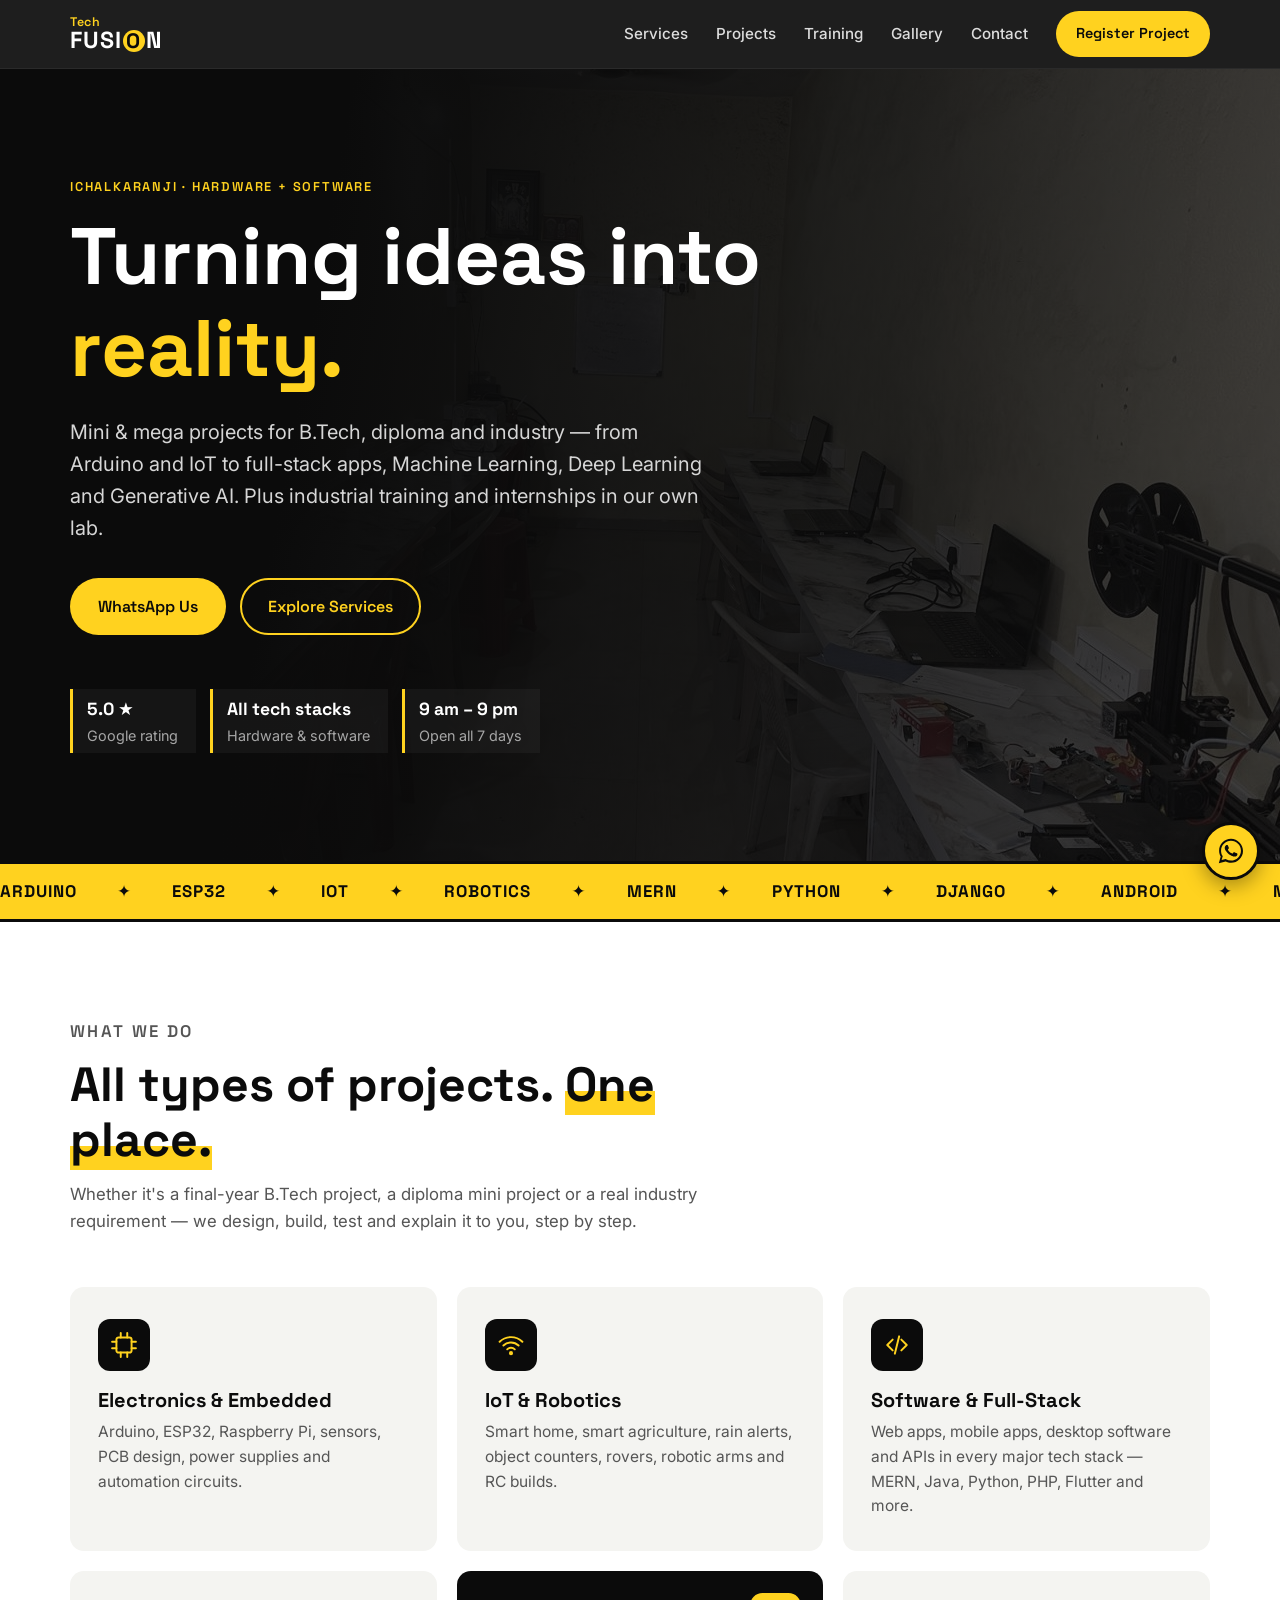
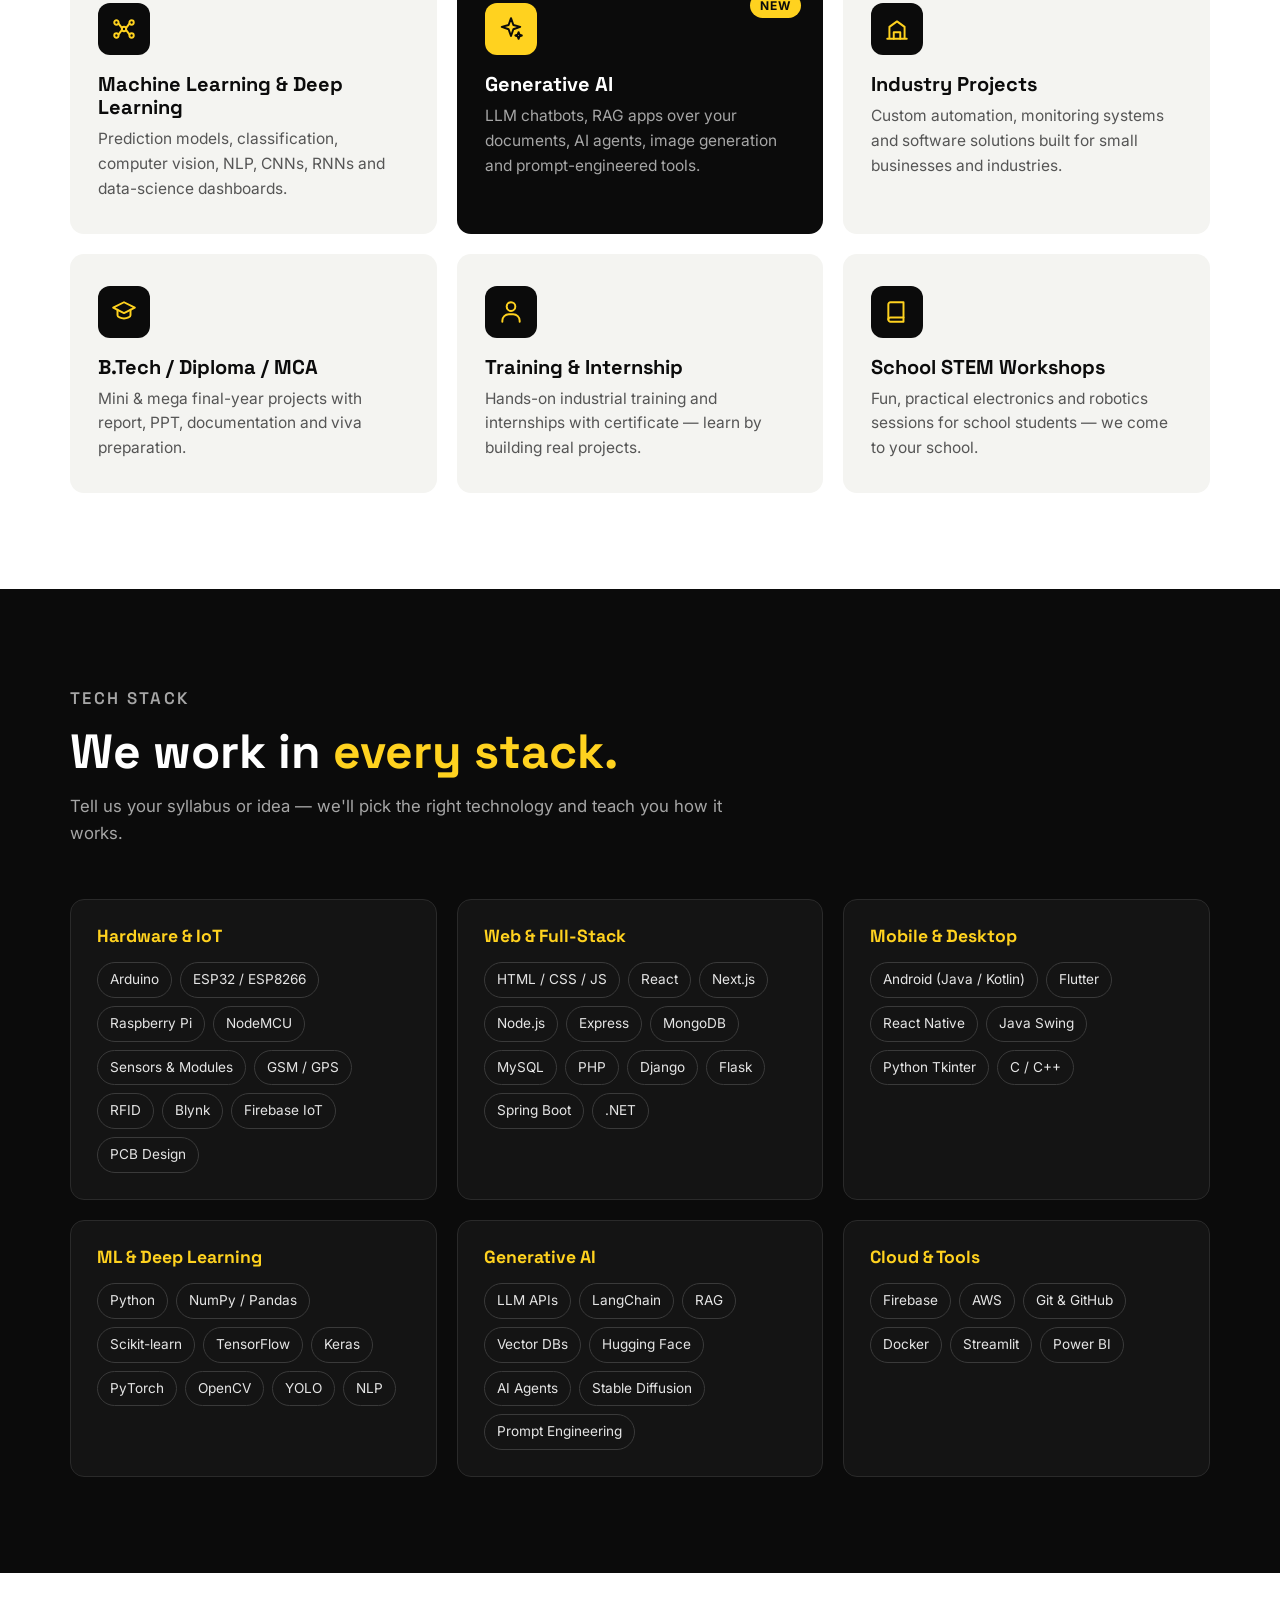
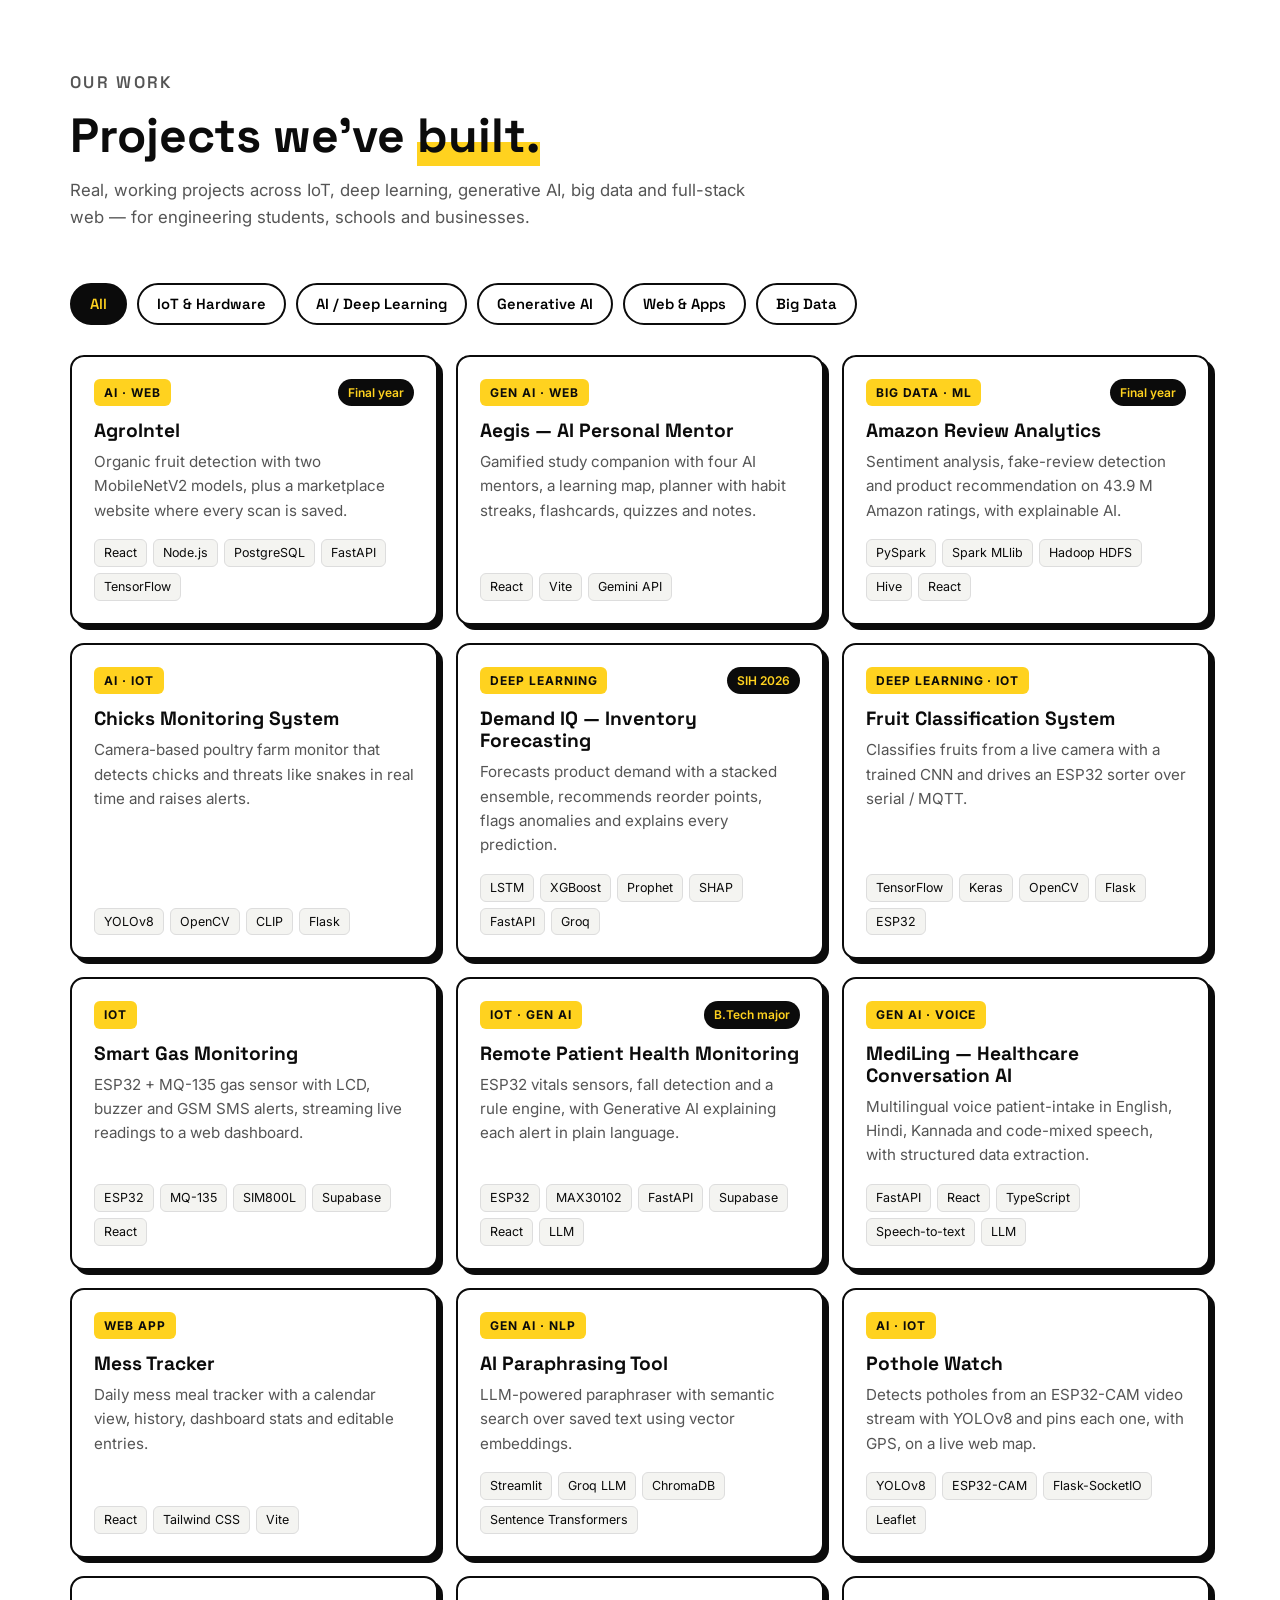
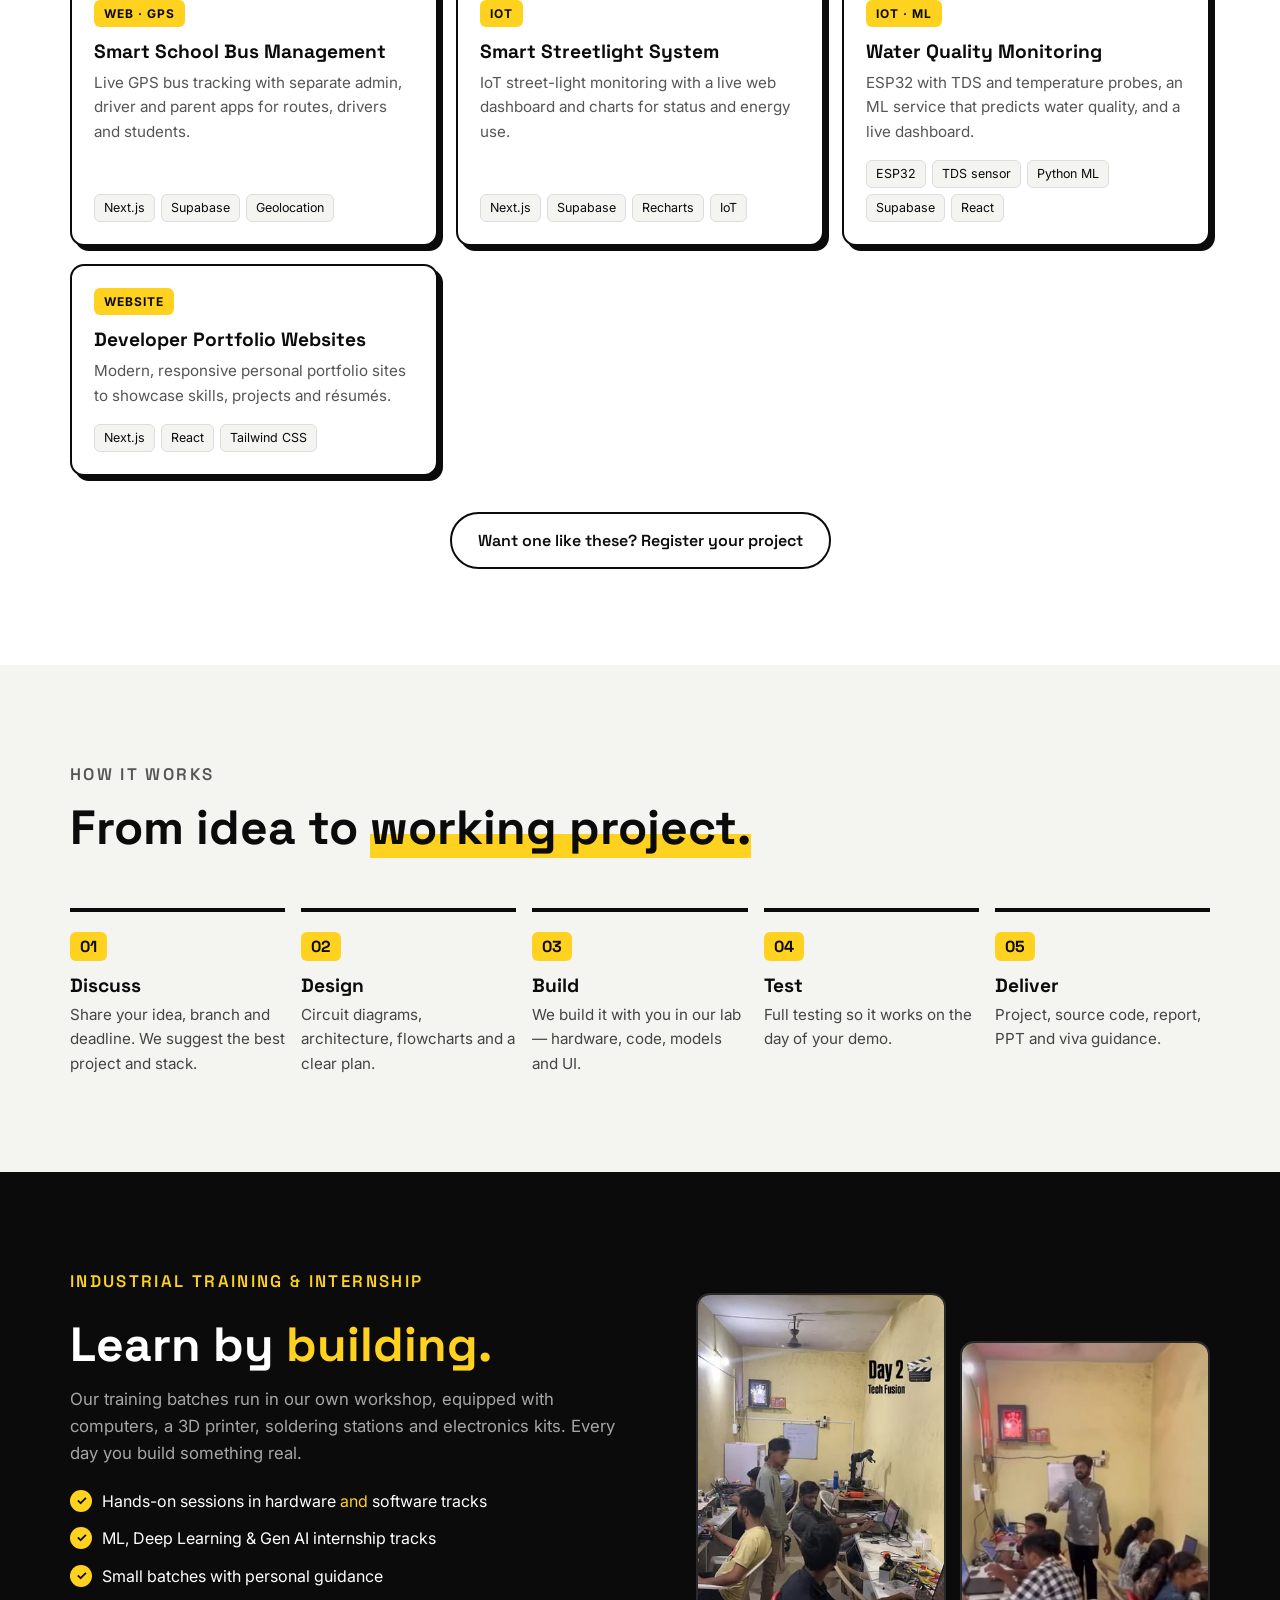
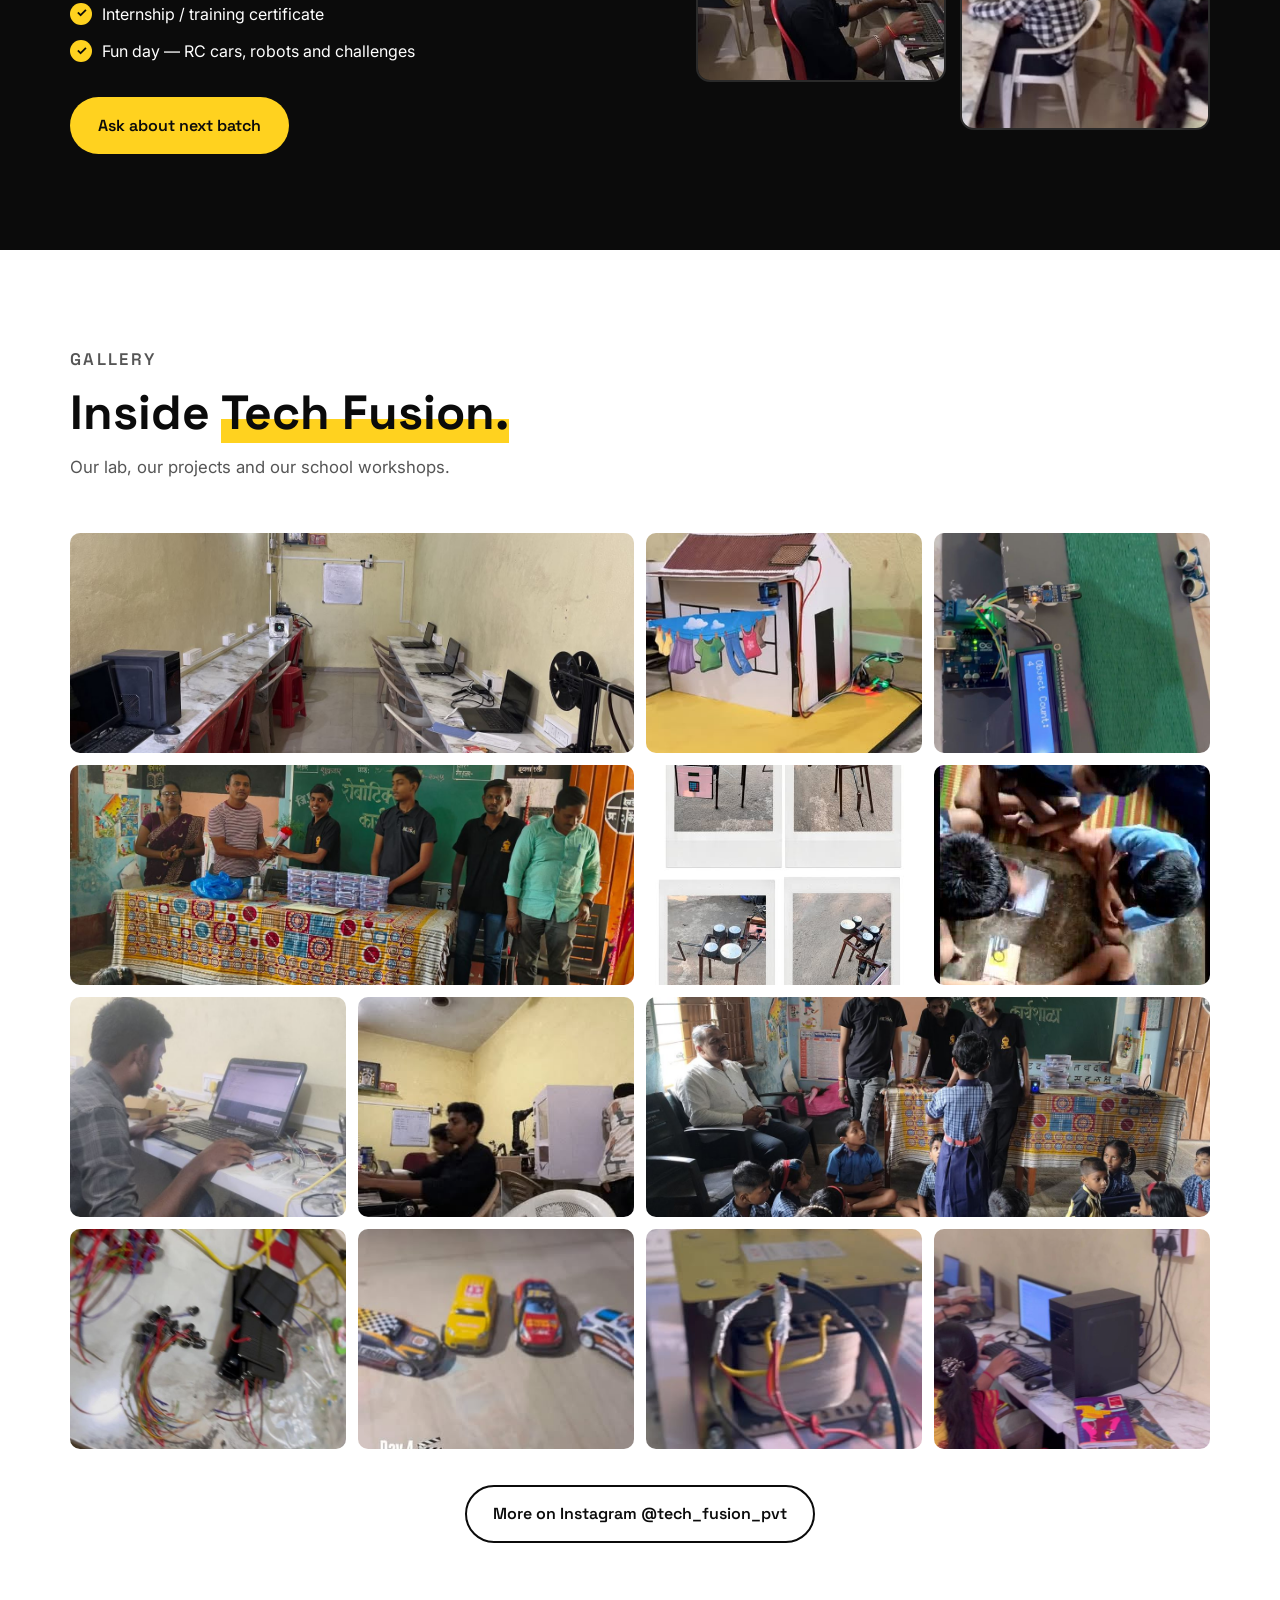
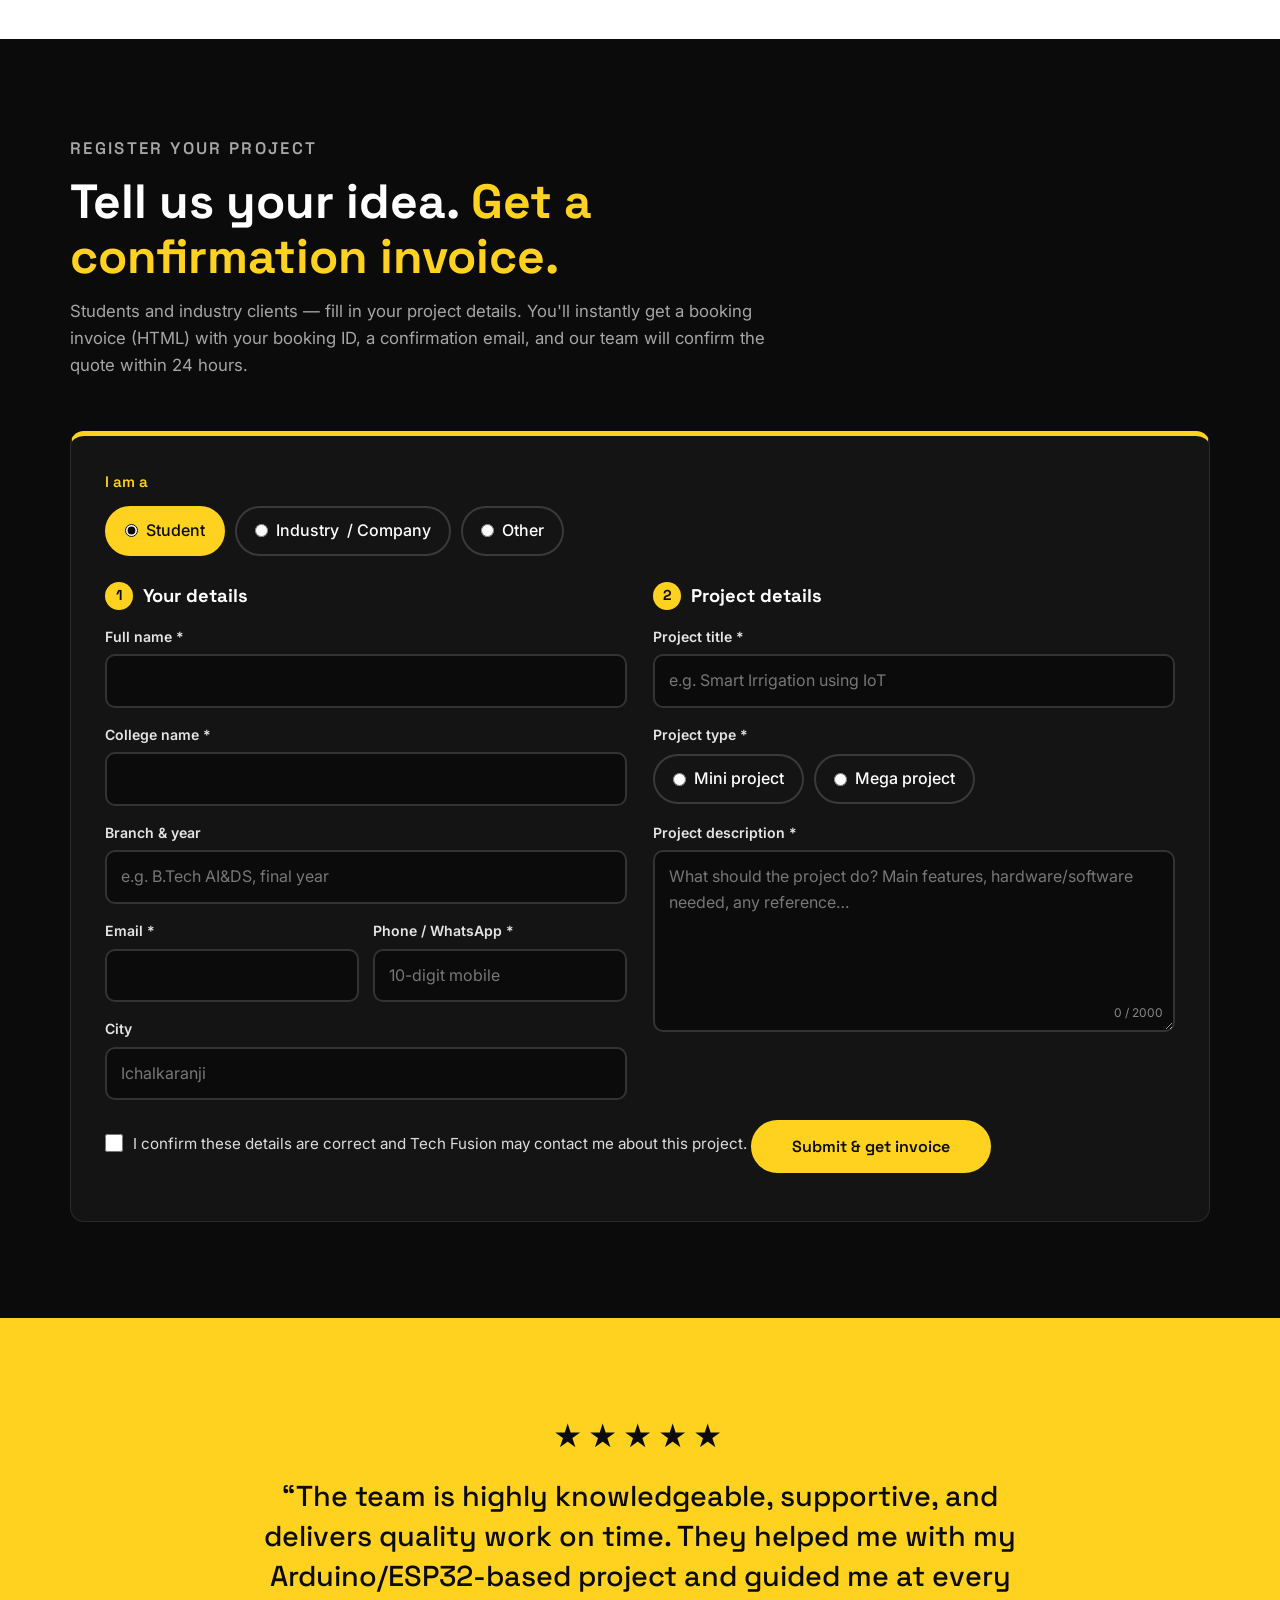
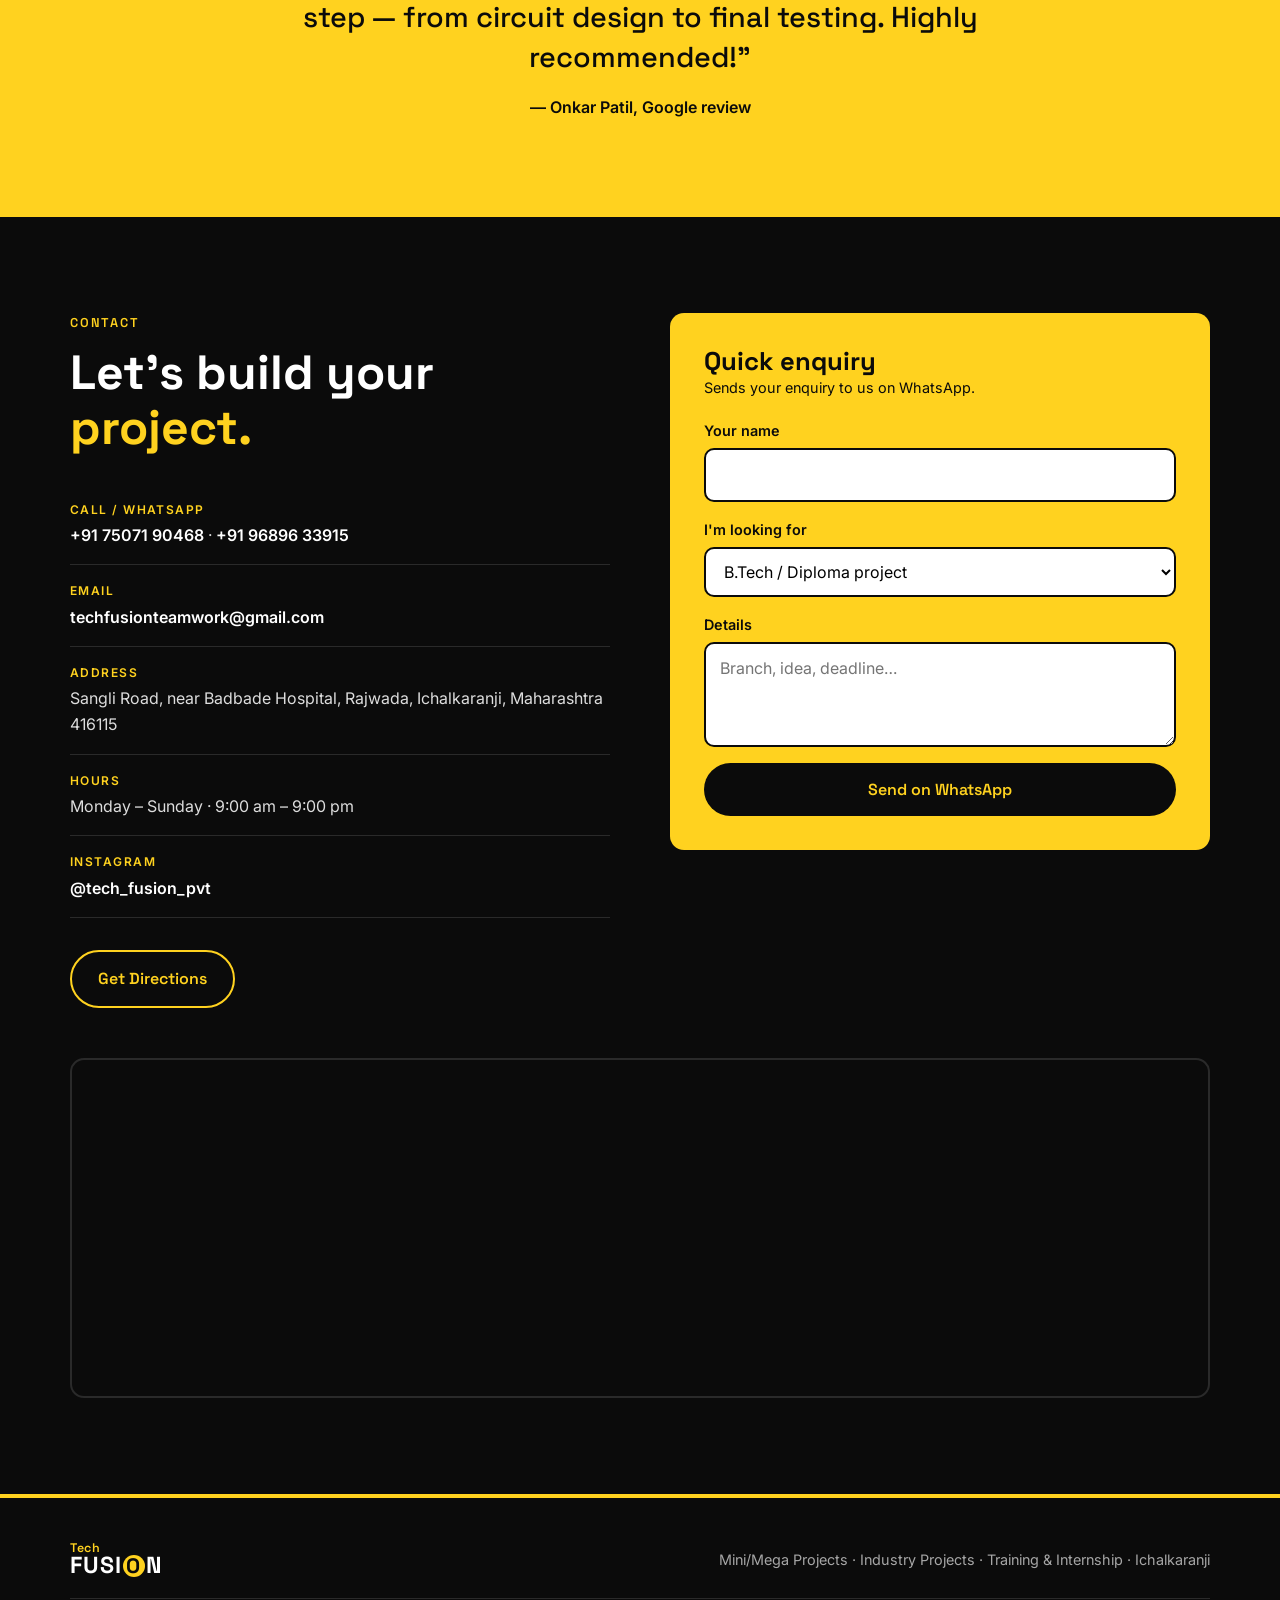
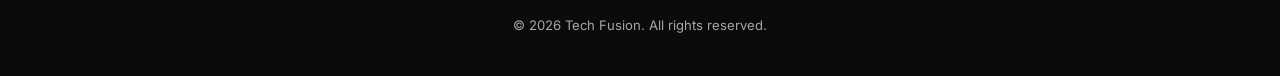
==== index.html @ 5fdf5482 "Make the site fully responsive on every phone size Fix sideways scroll on 280-320px phones, 16px for" ====
<!DOCTYPE html>
<html lang="en">
<head>
  <meta charset="UTF-8">
  <meta name="viewport" content="width=device-width, initial-scale=1.0">
  <title>Tech Fusion | Engineering Projects, Training &amp; Internships – Ichalkaranji</title>
  <meta name="description" content="Tech Fusion, Ichalkaranji – Mini & mega projects for B.Tech, diploma and industry: electronics, IoT, embedded, full-stack software, ML, deep learning and Generative AI. Industrial training and internships.">
  <link rel="icon" href="data:image/svg+xml,<svg xmlns='http://www.w3.org/2000/svg' viewBox='0 0 64 64'><rect width='64' height='64' rx='14' fill='%23111'/><text x='32' y='44' font-size='34' font-family='Arial' font-weight='900' text-anchor='middle' fill='%23FFD21F'>TF</text></svg>">
  <link rel="alternate icon" href="favicon.ico">
  <link rel="apple-touch-icon" href="apple-touch-icon.png">
  <link rel="preconnect" href="https://fonts.googleapis.com">
  <link rel="preconnect" href="https://fonts.gstatic.com" crossorigin>
  <link href="https://fonts.googleapis.com/css2?family=Inter:wght@400;500;600&family=Space+Grotesk:wght@500;600;700&display=swap" rel="stylesheet">
  <link rel="stylesheet" href="styles.css?v=9">
</head>
<body>

  <!-- Header -->
  <header class="nav" id="top">
    <div class="container nav-inner">
      <a href="#top" class="logo" aria-label="Tech Fusion home">
        <span class="logo-small">Tech</span>
        <span class="logo-big">FUSI<span class="logo-o">O</span>N</span>
      </a>
      <button class="nav-toggle" aria-label="Open menu" aria-expanded="false">
        <span></span><span></span><span></span>
      </button>
      <nav class="nav-links">
        <a href="#services">Services</a>
        <a href="#projects">Projects</a>
        <a href="#training">Training</a>
        <a href="#gallery">Gallery</a>
        <a href="#contact">Contact</a>
        <a href="#register" class="btn btn-yellow btn-sm">Register Project</a>
      </nav>
    </div>
  </header>

  <!-- Hero -->
  <section class="hero">
    <div class="hero-bg" style="background-image:url('assets/photos/photo-01.jpg')"></div>
    <div class="container hero-content">
      <p class="eyebrow">Ichalkaranji · Hardware + Software</p>
      <h1>Turning ideas into <span class="hl">reality.</span></h1>
      <p class="lead">Mini &amp; mega projects for B.Tech, diploma and industry — from Arduino and IoT to full-stack apps, Machine Learning, Deep Learning and Generative AI. Plus industrial training and internships in our own lab.</p>
      <div class="hero-cta">
        <a href="https://wa.me/917507190468?text=Hi%20Tech%20Fusion%2C%20I%20want%20to%20enquire%20about%20a%20project." class="btn btn-yellow" target="_blank" rel="noopener">WhatsApp Us</a>
        <a href="#services" class="btn btn-outline">Explore Services</a>
      </div>
      <ul class="hero-badges">
        <li><strong>5.0 ★</strong> Google rating</li>
        <li><strong>All tech stacks</strong> Hardware &amp; software</li>
        <li><strong>9 am – 9 pm</strong> Open all 7 days</li>
      </ul>
    </div>
  </section>

  <!-- Marquee strip -->
  <div class="strip" aria-hidden="true">
    <div class="strip-track">
      <span>Arduino</span><span>ESP32</span><span>IoT</span><span>Robotics</span><span>MERN</span><span>Python</span><span>Django</span><span>Android</span><span>Machine Learning</span><span>Deep Learning</span><span>Generative AI</span><span>LLMs</span><span>Computer Vision</span><span>Cloud</span>
      <span>Arduino</span><span>ESP32</span><span>IoT</span><span>Robotics</span><span>MERN</span><span>Python</span><span>Django</span><span>Android</span><span>Machine Learning</span><span>Deep Learning</span><span>Generative AI</span><span>LLMs</span><span>Computer Vision</span><span>Cloud</span>
    </div>
  </div>

  <!-- Services -->
  <section class="section" id="services">
    <div class="container">
      <div class="section-head">
        <p class="eyebrow">What we do</p>
        <h2>All types of projects. <span class="hl">One place.</span></h2>
        <p>Whether it's a final-year B.Tech project, a diploma mini project or a real industry requirement — we design, build, test and explain it to you, step by step.</p>
      </div>

      <div class="cards">
        <article class="card">
          <div class="card-icon">
            <svg viewBox="0 0 24 24"><rect x="5" y="5" width="14" height="14" rx="2"/><path d="M9 1v4M15 1v4M9 19v4M15 19v4M1 9h4M1 15h4M19 9h4M19 15h4"/></svg>
          </div>
          <h3>Electronics &amp; Embedded</h3>
          <p>Arduino, ESP32, Raspberry Pi, sensors, PCB design, power supplies and automation circuits.</p>
        </article>
        <article class="card">
          <div class="card-icon">
            <svg viewBox="0 0 24 24"><path d="M5 12.5a10 10 0 0 1 14 0M8.5 16a5 5 0 0 1 7 0"/><circle cx="12" cy="19.5" r="1"/><path d="M1.5 9a15 15 0 0 1 21 0"/></svg>
          </div>
          <h3>IoT &amp; Robotics</h3>
          <p>Smart home, smart agriculture, rain alerts, object counters, rovers, robotic arms and RC builds.</p>
        </article>
        <article class="card">
          <div class="card-icon">
            <svg viewBox="0 0 24 24"><path d="M8 7l-5 5 5 5M16 7l5 5-5 5M14 4l-4 16"/></svg>
          </div>
          <h3>Software &amp; Full-Stack</h3>
          <p>Web apps, mobile apps, desktop software and APIs in every major tech stack — MERN, Java, Python, PHP, Flutter and more.</p>
        </article>
        <article class="card">
          <div class="card-icon">
            <svg viewBox="0 0 24 24"><circle cx="5" cy="6" r="2"/><circle cx="5" cy="18" r="2"/><circle cx="12" cy="12" r="2"/><circle cx="19" cy="6" r="2"/><circle cx="19" cy="18" r="2"/><path d="M7 7l3 4M7 17l3-4M14 11l3-4M14 13l3 4"/></svg>
          </div>
          <h3>Machine Learning &amp; Deep Learning</h3>
          <p>Prediction models, classification, computer vision, NLP, CNNs, RNNs and data-science dashboards.</p>
        </article>
        <article class="card card-featured">
          <div class="card-icon">
            <svg viewBox="0 0 24 24"><path d="M12 2l2.2 6.3L20.5 10l-6.3 2.2L12 18.5l-2.2-6.3L3.5 10l6.3-1.7z"/><path d="M19 15l.9 2.1L22 18l-2.1.9L19 21l-.9-2.1L16 18l2.1-.9z"/></svg>
          </div>
          <h3>Generative AI</h3>
          <p>LLM chatbots, RAG apps over your documents, AI agents, image generation and prompt-engineered tools.</p>
          <span class="tag">New</span>
        </article>
        <article class="card">
          <div class="card-icon">
            <svg viewBox="0 0 24 24"><path d="M3 21h18M5 21V10l7-5 7 5v11"/><path d="M9 21v-6h6v6"/></svg>
          </div>
          <h3>Industry Projects</h3>
          <p>Custom automation, monitoring systems and software solutions built for small businesses and industries.</p>
        </article>
        <article class="card">
          <div class="card-icon">
            <svg viewBox="0 0 24 24"><path d="M2 8l10-5 10 5-10 5z"/><path d="M6 10v5c0 1.5 3 3 6 3s6-1.5 6-3v-5"/></svg>
          </div>
          <h3>B.Tech / Diploma / MCA</h3>
          <p>Mini &amp; mega final-year projects with report, PPT, documentation and viva preparation.</p>
        </article>
        <article class="card">
          <div class="card-icon">
            <svg viewBox="0 0 24 24"><circle cx="12" cy="7" r="4"/><path d="M4 21v-1a6 6 0 0 1 6-6h4a6 6 0 0 1 6 6v1"/></svg>
          </div>
          <h3>Training &amp; Internship</h3>
          <p>Hands-on industrial training and internships with certificate — learn by building real projects.</p>
        </article>
        <article class="card">
          <div class="card-icon">
            <svg viewBox="0 0 24 24"><path d="M4 19V5a2 2 0 0 1 2-2h12v18H6a2 2 0 0 1-2-2z"/><path d="M4 19a2 2 0 0 1 2-2h12"/></svg>
          </div>
          <h3>School STEM Workshops</h3>
          <p>Fun, practical electronics and robotics sessions for school students — we come to your school.</p>
        </article>
      </div>
    </div>
  </section>

  <!-- Tech stack -->
  <section class="section section-dark" id="stack">
    <div class="container">
      <div class="section-head">
        <p class="eyebrow">Tech stack</p>
        <h2>We work in <span class="hl">every stack.</span></h2>
        <p>Tell us your syllabus or idea — we'll pick the right technology and teach you how it works.</p>
      </div>

      <div class="stack-grid">
        <div class="stack-group">
          <h3>Hardware &amp; IoT</h3>
          <ul class="chips">
            <li>Arduino</li><li>ESP32 / ESP8266</li><li>Raspberry Pi</li><li>NodeMCU</li><li>Sensors &amp; Modules</li><li>GSM / GPS</li><li>RFID</li><li>Blynk</li><li>Firebase IoT</li><li>PCB Design</li>
          </ul>
        </div>
        <div class="stack-group">
          <h3>Web &amp; Full-Stack</h3>
          <ul class="chips">
            <li>HTML / CSS / JS</li><li>React</li><li>Next.js</li><li>Node.js</li><li>Express</li><li>MongoDB</li><li>MySQL</li><li>PHP</li><li>Django</li><li>Flask</li><li>Spring Boot</li><li>.NET</li>
          </ul>
        </div>
        <div class="stack-group">
          <h3>Mobile &amp; Desktop</h3>
          <ul class="chips">
            <li>Android (Java / Kotlin)</li><li>Flutter</li><li>React Native</li><li>Java Swing</li><li>Python Tkinter</li><li>C / C++</li>
          </ul>
        </div>
        <div class="stack-group">
          <h3>ML &amp; Deep Learning</h3>
          <ul class="chips">
            <li>Python</li><li>NumPy / Pandas</li><li>Scikit-learn</li><li>TensorFlow</li><li>Keras</li><li>PyTorch</li><li>OpenCV</li><li>YOLO</li><li>NLP</li>
          </ul>
        </div>
        <div class="stack-group">
          <h3>Generative AI</h3>
          <ul class="chips">
            <li>LLM APIs</li><li>LangChain</li><li>RAG</li><li>Vector DBs</li><li>Hugging Face</li><li>AI Agents</li><li>Stable Diffusion</li><li>Prompt Engineering</li>
          </ul>
        </div>
        <div class="stack-group">
          <h3>Cloud &amp; Tools</h3>
          <ul class="chips">
            <li>Firebase</li><li>AWS</li><li>Git &amp; GitHub</li><li>Docker</li><li>Streamlit</li><li>Power BI</li>
          </ul>
        </div>
      </div>
    </div>
  </section>

  <!-- Projects -->
  <section class="section" id="projects">
    <div class="container">
      <div class="section-head">
        <p class="eyebrow">Our work</p>
        <h2>Projects we've <span class="hl">built.</span></h2>
        <p>Real, working projects across IoT, deep learning, generative AI, big data and full-stack web — for engineering students, schools and businesses.</p>
      </div>

      <div class="filters" role="group" aria-label="Filter projects">
        <button class="filter active" data-filter="all" aria-pressed="true">All</button>
        <button class="filter" data-filter="iot" aria-pressed="false">IoT &amp; Hardware</button>
        <button class="filter" data-filter="ai" aria-pressed="false">AI / Deep Learning</button>
        <button class="filter" data-filter="genai" aria-pressed="false">Generative AI</button>
        <button class="filter" data-filter="web" aria-pressed="false">Web &amp; Apps</button>
        <button class="filter" data-filter="data" aria-pressed="false">Big Data</button>
      </div>

      <div class="projects">
        <article class="project" data-cat="ai web">
          <div class="project-top"><span class="project-cat">AI · Web</span><span class="project-badge">Final year</span></div>
          <h3>AgroIntel</h3>
          <p>Organic fruit detection with two MobileNetV2 models, plus a marketplace website where every scan is saved.</p>
          <ul class="project-tech"><li>React</li><li>Node.js</li><li>PostgreSQL</li><li>FastAPI</li><li>TensorFlow</li></ul>
        </article>
        <article class="project" data-cat="genai web">
          <div class="project-top"><span class="project-cat">Gen AI · Web</span></div>
          <h3>Aegis — AI Personal Mentor</h3>
          <p>Gamified study companion with four AI mentors, a learning map, planner with habit streaks, flashcards, quizzes and notes.</p>
          <ul class="project-tech"><li>React</li><li>Vite</li><li>Gemini API</li></ul>
        </article>
        <article class="project" data-cat="data ai">
          <div class="project-top"><span class="project-cat">Big Data · ML</span><span class="project-badge">Final year</span></div>
          <h3>Amazon Review Analytics</h3>
          <p>Sentiment analysis, fake-review detection and product recommendation on 43.9 M Amazon ratings, with explainable AI.</p>
          <ul class="project-tech"><li>PySpark</li><li>Spark MLlib</li><li>Hadoop HDFS</li><li>Hive</li><li>React</li></ul>
        </article>
        <article class="project" data-cat="ai iot">
          <div class="project-top"><span class="project-cat">AI · IoT</span></div>
          <h3>Chicks Monitoring System</h3>
          <p>Camera-based poultry farm monitor that detects chicks and threats like snakes in real time and raises alerts.</p>
          <ul class="project-tech"><li>YOLOv8</li><li>OpenCV</li><li>CLIP</li><li>Flask</li></ul>
        </article>
        <article class="project" data-cat="ai genai web">
          <div class="project-top"><span class="project-cat">Deep Learning</span><span class="project-badge">SIH 2026</span></div>
          <h3>Demand IQ — Inventory Forecasting</h3>
          <p>Forecasts product demand with a stacked ensemble, recommends reorder points, flags anomalies and explains every prediction.</p>
          <ul class="project-tech"><li>LSTM</li><li>XGBoost</li><li>Prophet</li><li>SHAP</li><li>FastAPI</li><li>Groq</li></ul>
        </article>
        <article class="project" data-cat="ai iot">
          <div class="project-top"><span class="project-cat">Deep Learning · IoT</span></div>
          <h3>Fruit Classification System</h3>
          <p>Classifies fruits from a live camera with a trained CNN and drives an ESP32 sorter over serial / MQTT.</p>
          <ul class="project-tech"><li>TensorFlow</li><li>Keras</li><li>OpenCV</li><li>Flask</li><li>ESP32</li></ul>
        </article>
        <article class="project" data-cat="iot web">
          <div class="project-top"><span class="project-cat">IoT</span></div>
          <h3>Smart Gas Monitoring</h3>
          <p>ESP32 + MQ-135 gas sensor with LCD, buzzer and GSM SMS alerts, streaming live readings to a web dashboard.</p>
          <ul class="project-tech"><li>ESP32</li><li>MQ-135</li><li>SIM800L</li><li>Supabase</li><li>React</li></ul>
        </article>
        <article class="project" data-cat="iot genai">
          <div class="project-top"><span class="project-cat">IoT · Gen AI</span><span class="project-badge">B.Tech major</span></div>
          <h3>Remote Patient Health Monitoring</h3>
          <p>ESP32 vitals sensors, fall detection and a rule engine, with Generative AI explaining each alert in plain language.</p>
          <ul class="project-tech"><li>ESP32</li><li>MAX30102</li><li>FastAPI</li><li>Supabase</li><li>React</li><li>LLM</li></ul>
        </article>
        <article class="project" data-cat="genai web">
          <div class="project-top"><span class="project-cat">Gen AI · Voice</span></div>
          <h3>MediLing — Healthcare Conversation AI</h3>
          <p>Multilingual voice patient-intake in English, Hindi, Kannada and code-mixed speech, with structured data extraction.</p>
          <ul class="project-tech"><li>FastAPI</li><li>React</li><li>TypeScript</li><li>Speech-to-text</li><li>LLM</li></ul>
        </article>
        <article class="project" data-cat="web">
          <div class="project-top"><span class="project-cat">Web App</span></div>
          <h3>Mess Tracker</h3>
          <p>Daily mess meal tracker with a calendar view, history, dashboard stats and editable entries.</p>
          <ul class="project-tech"><li>React</li><li>Tailwind CSS</li><li>Vite</li></ul>
        </article>
        <article class="project" data-cat="genai">
          <div class="project-top"><span class="project-cat">Gen AI · NLP</span></div>
          <h3>AI Paraphrasing Tool</h3>
          <p>LLM-powered paraphraser with semantic search over saved text using vector embeddings.</p>
          <ul class="project-tech"><li>Streamlit</li><li>Groq LLM</li><li>ChromaDB</li><li>Sentence Transformers</li></ul>
        </article>
        <article class="project" data-cat="ai iot">
          <div class="project-top"><span class="project-cat">AI · IoT</span></div>
          <h3>Pothole Watch</h3>
          <p>Detects potholes from an ESP32-CAM video stream with YOLOv8 and pins each one, with GPS, on a live web map.</p>
          <ul class="project-tech"><li>YOLOv8</li><li>ESP32-CAM</li><li>Flask-SocketIO</li><li>Leaflet</li></ul>
        </article>
        <article class="project" data-cat="web iot">
          <div class="project-top"><span class="project-cat">Web · GPS</span></div>
          <h3>Smart School Bus Management</h3>
          <p>Live GPS bus tracking with separate admin, driver and parent apps for routes, drivers and students.</p>
          <ul class="project-tech"><li>Next.js</li><li>Supabase</li><li>Geolocation</li></ul>
        </article>
        <article class="project" data-cat="iot web">
          <div class="project-top"><span class="project-cat">IoT</span></div>
          <h3>Smart Streetlight System</h3>
          <p>IoT street-light monitoring with a live web dashboard and charts for status and energy use.</p>
          <ul class="project-tech"><li>Next.js</li><li>Supabase</li><li>Recharts</li><li>IoT</li></ul>
        </article>
        <article class="project" data-cat="iot ai">
          <div class="project-top"><span class="project-cat">IoT · ML</span></div>
          <h3>Water Quality Monitoring</h3>
          <p>ESP32 with TDS and temperature probes, an ML service that predicts water quality, and a live dashboard.</p>
          <ul class="project-tech"><li>ESP32</li><li>TDS sensor</li><li>Python ML</li><li>Supabase</li><li>React</li></ul>
        </article>
        <article class="project" data-cat="web">
          <div class="project-top"><span class="project-cat">Website</span></div>
          <h3>Developer Portfolio Websites</h3>
          <p>Modern, responsive personal portfolio sites to showcase skills, projects and résumés.</p>
          <ul class="project-tech"><li>Next.js</li><li>React</li><li>Tailwind CSS</li></ul>
        </article>
      </div>
      <p class="projects-empty" hidden>No projects in this category yet.</p>
      <p class="center">
        <a href="#register" class="btn btn-outline-dark">Want one like these? Register your project</a>
      </p>
    </div>
  </section>

  <!-- Process -->
  <section class="section section-alt" id="process">
    <div class="container">
      <div class="section-head">
        <p class="eyebrow">How it works</p>
        <h2>From idea to <span class="hl">working project.</span></h2>
      </div>
      <ol class="steps">
        <li><span class="step-num">01</span><h3>Discuss</h3><p>Share your idea, branch and deadline. We suggest the best project and stack.</p></li>
        <li><span class="step-num">02</span><h3>Design</h3><p>Circuit diagrams, architecture, flowcharts and a clear plan.</p></li>
        <li><span class="step-num">03</span><h3>Build</h3><p>We build it with you in our lab — hardware, code, models and UI.</p></li>
        <li><span class="step-num">04</span><h3>Test</h3><p>Full testing so it works on the day of your demo.</p></li>
        <li><span class="step-num">05</span><h3>Deliver</h3><p>Project, source code, report, PPT and viva guidance.</p></li>
      </ol>
    </div>
  </section>

  <!-- Training -->
  <section class="section section-dark" id="training">
    <div class="container split">
      <div class="split-text">
        <p class="eyebrow">Industrial training &amp; internship</p>
        <h2>Learn by <span class="hl">building.</span></h2>
        <p>Our training batches run in our own workshop, equipped with computers, a 3D printer, soldering stations and electronics kits. Every day you build something real.</p>
        <ul class="ticks">
          <li>Hands-on sessions in hardware <em>and</em> software tracks</li>
          <li>ML, Deep Learning &amp; Gen AI internship tracks</li>
          <li>Small batches with personal guidance</li>
          <li>Internship / training certificate</li>
          <li>Fun day — RC cars, robots and challenges</li>
        </ul>
        <a href="https://wa.me/917507190468?text=Hi%20Tech%20Fusion%2C%20I%20want%20details%20about%20training%20%2F%20internship." class="btn btn-yellow" target="_blank" rel="noopener">Ask about next batch</a>
      </div>
      <div class="split-media">
        <img src="assets/instagram/ig-08.jpg" alt="Students working in the Tech Fusion lab during training" loading="lazy">
        <img src="assets/instagram/ig-12.jpg" alt="Training batch with instructor at Tech Fusion" loading="lazy">
      </div>
    </div>
  </section>

  <!-- Gallery -->
  <section class="section" id="gallery">
    <div class="container">
      <div class="section-head">
        <p class="eyebrow">Gallery</p>
        <h2>Inside <span class="hl">Tech Fusion.</span></h2>
        <p>Our lab, our projects and our school workshops.</p>
      </div>
      <div class="gallery">
        <figure class="g-wide"><img src="assets/photos/photo-01.jpg" alt="Tech Fusion lab with computers and 3D printer" loading="lazy"></figure>
        <figure><img src="assets/instagram/ig-04.jpg" alt="Smart Rain Alert IoT project" loading="lazy"></figure>
        <figure><img src="assets/photos/photo-03.jpg" alt="Conveyor belt object counter with Arduino and LCD" loading="lazy"></figure>
        <figure class="g-wide"><img src="assets/photos/photo-04.jpg" alt="School STEM workshop by Tech Fusion team" loading="lazy"></figure>
        <figure><img src="assets/instagram/ig-02.jpg" alt="Four-legged robot project" loading="lazy"></figure>
        <figure><img src="assets/photos/photo-02.jpg" alt="School students exploring a project" loading="lazy"></figure>
        <figure><img src="assets/photos/photo-08.jpg" alt="Engineer programming at the workbench" loading="lazy"></figure>
        <figure><img src="assets/instagram/ig-05.jpg" alt="Training day 5 in the lab" loading="lazy"></figure>
        <figure class="g-wide"><img src="assets/photos/photo-10.jpg" alt="Tech Fusion team at a school workshop" loading="lazy"></figure>
        <figure><img src="assets/photos/photo-07.jpg" alt="Wiring and electronic components" loading="lazy"></figure>
        <figure><img src="assets/instagram/ig-06.jpg" alt="RC cars on fun day" loading="lazy"></figure>
        <figure><img src="assets/instagram/ig-11.jpg" alt="Transformer power supply build" loading="lazy"></figure>
        <figure><img src="assets/photos/photo-06.jpg" alt="Student working on a computer in the lab" loading="lazy"></figure>
      </div>
      <p class="center">
        <a href="https://www.instagram.com/tech_fusion_pvt/" class="btn btn-outline-dark" target="_blank" rel="noopener">More on Instagram @tech_fusion_pvt</a>
      </p>
    </div>
  </section>

  <!-- Register project -->
  <section class="section section-dark" id="register">
    <div class="container">
      <div class="section-head">
        <p class="eyebrow">Register your project</p>
        <h2>Tell us your idea. <span class="hl">Get a confirmation invoice.</span></h2>
        <p>Students and industry clients — fill in your project details. You'll instantly get a booking invoice (HTML) with your booking ID, a confirmation email, and our team will confirm the quote within 24 hours.</p>
      </div>

      <form class="register" id="register-form" novalidate>
        <fieldset class="reg-who">
          <legend>I am a</legend>
          <label class="pill"><input type="radio" name="clientType" value="Student" checked> Student</label>
          <label class="pill"><input type="radio" name="clientType" value="Industry"> Industry<span class="hide-sm"> / Company</span></label>
          <label class="pill"><input type="radio" name="clientType" value="Other"> Other</label>
        </fieldset>

        <div class="reg-grid">
          <div class="reg-block">
            <h3><span>1</span> Your details</h3>
            <label>Full name *
              <input type="text" name="fullName" autocomplete="name" required maxlength="80">
            </label>
            <label><span data-student>College name *</span><span data-industry hidden>Company name *</span>
              <input type="text" name="organisation" autocomplete="organization" required maxlength="120">
            </label>
            <label><span data-student>Branch &amp; year</span><span data-industry hidden>Designation</span>
              <input type="text" name="department" maxlength="80" placeholder="e.g. B.Tech AI&amp;DS, final year">
            </label>
            <div class="reg-row">
              <label>Email *
                <input type="email" name="email" autocomplete="email" required maxlength="120">
              </label>
              <label>Phone / WhatsApp *
                <input type="tel" name="phone" autocomplete="tel" required inputmode="tel" placeholder="10-digit mobile">
              </label>
            </div>
            <label>City
              <input type="text" name="city" maxlength="60" placeholder="Ichalkaranji">
            </label>
          </div>

          <div class="reg-block">
            <h3><span>2</span> Project details</h3>
            <label>Project title *
              <input type="text" name="projectName" required maxlength="120" placeholder="e.g. Smart Irrigation using IoT">
            </label>
            <fieldset class="reg-type">
              <legend>Project type *</legend>
              <label class="pill"><input type="radio" name="projectType" value="Mini project" required> Mini project</label>
              <label class="pill"><input type="radio" name="projectType" value="Mega project"> Mega project</label>
            </fieldset>
            <label class="reg-full">Project description *
              <textarea name="description" rows="6" required minlength="20" maxlength="2000" placeholder="What should the project do? Main features, hardware/software needed, any reference…"></textarea>
              <span class="char-count" aria-live="polite">0 / 2000</span>
            </label>
          </div>
        </div>

        <label class="check reg-agree"><input type="checkbox" name="agree" required> I confirm these details are correct and Tech Fusion may contact me about this project.</label>

        <p class="form-error" role="alert" hidden></p>
        <button type="submit" class="btn btn-yellow reg-submit">Submit &amp; get invoice</button>
      </form>
    </div>
  </section>

  <!-- Review -->
  <section class="section section-yellow">
    <div class="container review">
      <div class="stars" aria-label="5 out of 5 stars">★★★★★</div>
      <blockquote>
        “The team is highly knowledgeable, supportive, and delivers quality work on time. They helped me with my Arduino/ESP32-based project and guided me at every step — from circuit design to final testing. Highly recommended!”
      </blockquote>
      <p class="review-by">— Onkar Patil, Google review</p>
    </div>
  </section>

  <!-- Contact -->
  <section class="section section-dark" id="contact">
    <div class="container contact">
      <div class="contact-info">
        <p class="eyebrow">Contact</p>
        <h2>Let's build your <span class="hl">project.</span></h2>
        <ul class="contact-list">
          <li>
            <span class="ci-label">Call / WhatsApp</span>
            <a href="tel:+917507190468">+91 75071 90468</a> · <a href="tel:+919689633915">+91 96896 33915</a>
          </li>
          <li>
            <span class="ci-label">Email</span>
            <a href="mailto:techfusionteamwork@gmail.com">techfusionteamwork@gmail.com</a>
          </li>
          <li>
            <span class="ci-label">Address</span>
            Sangli Road, near Badbade Hospital, Rajwada, Ichalkaranji, Maharashtra 416115
          </li>
          <li>
            <span class="ci-label">Hours</span>
            Monday – Sunday · 9:00 am – 9:00 pm
          </li>
          <li>
            <span class="ci-label">Instagram</span>
            <a href="https://www.instagram.com/tech_fusion_pvt/" target="_blank" rel="noopener">@tech_fusion_pvt</a>
          </li>
        </ul>
        <a href="https://www.google.com/maps/place/Tech_Fusion/@16.6847592,74.4734028,17z/data=!4m6!3m5!1s0x3bc0e3c2a33d3b65:0x60e9f92bb39fa436" class="btn btn-outline" target="_blank" rel="noopener">Get Directions</a>
      </div>

      <form class="enquiry" id="enquiry">
        <h3>Quick enquiry</h3>
        <p class="form-note">Sends your enquiry to us on WhatsApp.</p>
        <label>Your name
          <input type="text" name="name" required>
        </label>
        <label>I'm looking for
          <select name="type">
            <option>B.Tech / Diploma project</option>
            <option>Electronics / IoT project</option>
            <option>Software / Web / App project</option>
            <option>ML / Deep Learning project</option>
            <option>Generative AI project</option>
            <option>Industry project</option>
            <option>Training / Internship</option>
            <option>School workshop</option>
          </select>
        </label>
        <label>Details
          <textarea name="msg" rows="3" placeholder="Branch, idea, deadline…"></textarea>
        </label>
        <button type="submit" class="btn btn-yellow btn-block">Send on WhatsApp</button>
      </form>
    </div>
    <div class="container">
      <div class="map">
        <iframe title="Tech Fusion location on map" src="https://maps.google.com/maps?q=16.6847592,74.4734028&z=16&output=embed" loading="lazy" referrerpolicy="no-referrer-when-downgrade"></iframe>
      </div>
    </div>
  </section>

  <footer class="footer">
    <div class="container footer-inner">
      <a href="#top" class="logo">
        <span class="logo-small">Tech</span>
        <span class="logo-big">FUSI<span class="logo-o">O</span>N</span>
      </a>
      <p>Mini/Mega Projects · Industry Projects · Training &amp; Internship · Ichalkaranji</p>
      <p class="copy">© <span id="year"></span> Tech Fusion. All rights reserved.</p>
    </div>
  </footer>

  <!-- Floating WhatsApp -->
  <a class="wa-float" href="https://wa.me/917507190468" target="_blank" rel="noopener" aria-label="Chat on WhatsApp">
    <svg viewBox="0 0 32 32"><path d="M16 3C9 3 3.3 8.6 3.3 15.6c0 2.2.6 4.4 1.7 6.3L3 29l7.3-1.9c1.8 1 3.8 1.5 5.8 1.5 7 0 12.7-5.6 12.7-12.6S23 3 16 3zm0 23.1c-1.9 0-3.7-.5-5.3-1.4l-.4-.2-4.3 1.1 1.2-4.2-.3-.4c-1-1.6-1.5-3.5-1.5-5.4 0-5.8 4.7-10.5 10.6-10.5s10.6 4.7 10.6 10.5S21.9 26.1 16 26.1zm5.8-7.9c-.3-.2-1.9-.9-2.2-1-.3-.1-.5-.2-.7.2-.2.3-.8 1-1 1.2-.2.2-.4.2-.7.1-.3-.2-1.4-.5-2.6-1.6-1-.9-1.6-1.9-1.8-2.2-.2-.3 0-.5.1-.7l.5-.6c.2-.2.2-.3.3-.5.1-.2 0-.4 0-.6l-1-2.4c-.3-.6-.5-.5-.7-.5h-.6c-.2 0-.6.1-.9.4-.3.3-1.2 1.1-1.2 2.7s1.2 3.2 1.4 3.4c.2.2 2.4 3.6 5.7 5 .8.3 1.4.5 1.9.7.8.2 1.5.2 2.1.1.6-.1 1.9-.8 2.2-1.5.3-.7.3-1.4.2-1.5-.1-.2-.3-.3-.7-.4z"/></svg>
  </a>

  <!-- Lightbox -->
  <div class="lightbox" id="lightbox" hidden>
    <button class="lb-close" aria-label="Close">×</button>
    <img alt="">
  </div>

  <script src="invoice.js?v=8"></script>
  <script src="script.js?v=9"></script>
</body>
</html>
---- styles.css ----
:root {
  --black: #0b0b0b;
  --black-2: #141414;
  --black-3: #1e1e1e;
  --yellow: #ffd21f;
  --yellow-dark: #e6b800;
  --white: #ffffff;
  --gray: #a6a6a6;
  --gray-light: #f4f4f1;
  --line: #2a2a2a;
  --radius: 14px;
  --font-head: "Space Grotesk", system-ui, sans-serif;
  --font-body: "Inter", system-ui, sans-serif;
}

* { box-sizing: border-box; margin: 0; padding: 0; }

html { scroll-behavior: smooth; scroll-padding-top: 72px; }

body {
  font-family: var(--font-body);
  background: var(--white);
  color: var(--black);
  line-height: 1.6;
  -webkit-font-smoothing: antialiased;
}

img { max-width: 100%; display: block; }
a { color: inherit; }

.container { width: 100%; max-width: 1180px; margin: 0 auto; padding: 0 20px; }
.center { text-align: center; margin-top: 36px; }
.hl { color: var(--yellow); }

h1, h2, h3 { font-family: var(--font-head); line-height: 1.15; }

.eyebrow {
  font-family: var(--font-head);
  font-size: .8rem;
  font-weight: 600;
  letter-spacing: .14em;
  text-transform: uppercase;
  color: var(--yellow-dark);
  margin-bottom: 12px;
}
.section-dark .eyebrow, .hero .eyebrow { color: var(--yellow); }

/* Buttons */
.btn {
  display: inline-flex;
  align-items: center;
  justify-content: center;
  gap: 8px;
  padding: 14px 26px;
  border-radius: 999px;
  font-family: var(--font-head);
  font-weight: 600;
  font-size: 1rem;
  text-decoration: none;
  border: 2px solid transparent;
  cursor: pointer;
  transition: transform .15s, background .15s, color .15s;
}
.btn:hover { transform: translateY(-2px); }
.btn-sm { padding: 9px 18px; font-size: .9rem; }
.btn-block { width: 100%; }
.btn-yellow { background: var(--yellow); color: var(--black); }
.btn-yellow:hover { background: var(--white); }
.btn-outline { border-color: var(--yellow); color: var(--yellow); background: transparent; }
.btn-outline:hover { background: var(--yellow); color: var(--black); }
.btn-outline-dark { border-color: var(--black); color: var(--black); }
.btn-outline-dark:hover { background: var(--black); color: var(--yellow); }

/* Logo */
.logo { display: inline-flex; flex-direction: column; justify-content: center; min-height: 44px; text-decoration: none; line-height: 1; color: var(--white); }
.logo-small { font-family: var(--font-head); font-weight: 600; font-size: .78rem; color: var(--yellow); letter-spacing: .05em; }
.logo-big { font-family: var(--font-head); font-weight: 700; font-size: 1.45rem; letter-spacing: .04em; }
.logo-o {
  display: inline-block;
  color: var(--black);
  background: var(--yellow);
  border-radius: 50%;
  width: 1.05em;
  height: 1.05em;
  line-height: 1.05em;
  text-align: center;
  font-size: .9em;
  margin: 0 1px;
}

/* Nav */
.nav {
  position: sticky;
  top: 0;
  z-index: 50;
  background: rgba(11, 11, 11, .92);
  backdrop-filter: blur(10px);
  border-bottom: 1px solid var(--line);
}
.nav-inner { display: flex; align-items: center; justify-content: space-between; height: 68px; }
.nav-links { display: flex; align-items: center; gap: 28px; }
.nav-links a:not(.btn) {
  color: #ddd;
  text-decoration: none;
  font-weight: 500;
  font-size: .95rem;
  padding: 10px 0;
  transition: color .15s;
}
.nav-links a:not(.btn):hover { color: var(--yellow); }
.nav-toggle { display: none; background: none; border: 0; cursor: pointer; padding: 8px; }
.nav-toggle span { display: block; width: 24px; height: 2px; background: var(--yellow); margin: 5px 0; transition: .2s; }

/* Hero */
.hero {
  position: relative;
  background: var(--black);
  color: var(--white);
  min-height: 88vh;
  display: flex;
  align-items: center;
  overflow: hidden;
}
.hero-bg {
  position: absolute;
  inset: 0;
  background-size: cover;
  background-position: center;
  opacity: .32;
  filter: grayscale(.4);
}
.hero::after {
  content: "";
  position: absolute;
  inset: 0;
  background: linear-gradient(100deg, var(--black) 25%, rgba(11,11,11,.55) 70%, rgba(11,11,11,.2));
}
.hero-content { position: relative; z-index: 1; padding-top: 80px; padding-bottom: 80px; }
.hero h1 { font-size: clamp(2.6rem, 7vw, 5rem); font-weight: 700; max-width: 800px; margin-bottom: 22px; }
.lead { font-size: clamp(1.05rem, 2vw, 1.25rem); color: #d6d6d6; max-width: 640px; margin-bottom: 34px; }
.hero-cta { display: flex; flex-wrap: wrap; gap: 14px; margin-bottom: 54px; }
.hero-badges { list-style: none; display: flex; flex-wrap: wrap; gap: 14px; }
.hero-badges li {
  border-left: 3px solid var(--yellow);
  padding: 6px 18px 6px 14px;
  color: var(--gray);
  font-size: .9rem;
  background: rgba(255,255,255,.04);
}
.hero-badges strong { display: block; color: var(--white); font-family: var(--font-head); font-size: 1.1rem; }

/* Strip */
.strip { background: var(--yellow); overflow: hidden; padding: 14px 0; border-block: 3px solid var(--black); }
.strip-track { display: flex; gap: 40px; width: max-content; animation: scroll 40s linear infinite; }
.strip-track span {
  font-family: var(--font-head);
  font-weight: 700;
  font-size: 1.05rem;
  text-transform: uppercase;
  letter-spacing: .06em;
  white-space: nowrap;
}
.strip-track span::after { content: "✦"; margin-left: 40px; }
@keyframes scroll { to { transform: translateX(-50%); } }

/* Sections */
.section { padding: 96px 0; }
.section-dark { background: var(--black); color: var(--white); }
.section-yellow { background: var(--yellow); }
.section-head { max-width: 700px; margin-bottom: 52px; }
.section-head h2, .split-text h2, .contact-info h2 { font-size: clamp(2rem, 4.5vw, 3rem); margin-bottom: 14px; }
.section-head p { color: #555; font-size: 1.05rem; }
.section-dark .section-head p { color: var(--gray); }
.section:not(.section-dark) .hl { color: var(--black); background: linear-gradient(transparent 60%, var(--yellow) 60%); }

/* Service cards */
.cards { display: grid; grid-template-columns: repeat(3, 1fr); gap: 20px; }
.card {
  position: relative;
  background: var(--gray-light);
  border: 2px solid transparent;
  border-radius: var(--radius);
  padding: 30px 26px;
  transition: transform .2s, border-color .2s, background .2s;
}
.card:hover { transform: translateY(-4px); border-color: var(--black); background: var(--white); }
.card h3 { font-size: 1.25rem; margin: 18px 0 8px; }
.card p { color: #555; font-size: .97rem; }
.card-icon {
  width: 52px;
  height: 52px;
  border-radius: 12px;
  background: var(--black);
  display: grid;
  place-items: center;
}
.card-icon svg { width: 26px; height: 26px; fill: none; stroke: var(--yellow); stroke-width: 1.8; stroke-linecap: round; stroke-linejoin: round; }
.card-featured { background: var(--black); color: var(--white); }
.card-featured p { color: var(--gray); }
.card-featured .card-icon { background: var(--yellow); }
.card-featured .card-icon svg { stroke: var(--black); }
.card-featured:hover { background: var(--black-2); border-color: var(--yellow); }
.tag {
  position: absolute;
  top: 20px;
  right: 20px;
  background: var(--yellow);
  color: var(--black);
  font-size: .75rem;
  font-weight: 700;
  padding: 3px 10px;
  border-radius: 999px;
  text-transform: uppercase;
  letter-spacing: .08em;
}

/* Tech stack */
.stack-grid { display: grid; grid-template-columns: repeat(3, 1fr); gap: 20px; }
.stack-group {
  background: var(--black-2);
  border: 1px solid var(--line);
  border-radius: var(--radius);
  padding: 26px;
}
.stack-group h3 { font-size: 1.1rem; color: var(--yellow); margin-bottom: 16px; }
.chips { list-style: none; display: flex; flex-wrap: wrap; gap: 8px; }
.chips li {
  font-size: .85rem;
  padding: 6px 12px;
  border-radius: 999px;
  border: 1px solid #3a3a3a;
  color: #e5e5e5;
  transition: background .15s, color .15s, border-color .15s;
}
.chips li:hover { background: var(--yellow); color: var(--black); border-color: var(--yellow); }

/* Steps */
.steps { list-style: none; display: grid; grid-template-columns: repeat(5, 1fr); gap: 16px; counter-reset: s; }
.steps li { border-top: 4px solid var(--black); padding-top: 20px; }
.step-num {
  display: inline-block;
  font-family: var(--font-head);
  font-weight: 700;
  background: var(--yellow);
  padding: 2px 10px;
  border-radius: 6px;
  margin-bottom: 14px;
}
.steps h3 { font-size: 1.2rem; margin-bottom: 6px; }
.steps p { color: #555; font-size: .95rem; }

/* Split */
.split { display: grid; grid-template-columns: 1.1fr 1fr; gap: 60px; align-items: center; }
.split-text p { color: var(--gray); margin-bottom: 22px; font-size: 1.05rem; }
.ticks { list-style: none; margin-bottom: 32px; }
.ticks li { padding-left: 32px; position: relative; margin-bottom: 12px; }
.ticks li::before {
  content: "✓";
  position: absolute;
  left: 0;
  top: 1px;
  width: 22px;
  height: 22px;
  border-radius: 50%;
  background: var(--yellow);
  color: var(--black);
  font-size: .8rem;
  font-weight: 700;
  display: grid;
  place-items: center;
}
.ticks em { color: var(--yellow); font-style: normal; }
.split-media { display: grid; grid-template-columns: 1fr 1fr; gap: 14px; }
.split-media img { border-radius: var(--radius); aspect-ratio: 9 / 14; object-fit: cover; width: 100%; border: 2px solid var(--line); }
.split-media img:nth-child(2) { margin-top: 48px; }

/* Gallery */
.gallery { display: grid; grid-template-columns: repeat(4, 1fr); grid-auto-rows: 220px; gap: 12px; }
.gallery figure { overflow: hidden; border-radius: 10px; cursor: zoom-in; background: var(--black); }
.gallery .g-wide { grid-column: span 2; }
.gallery img { width: 100%; height: 100%; object-fit: cover; transition: transform .4s, opacity .3s; }
.gallery figure:hover img { transform: scale(1.06); opacity: .85; }

/* Review */
.review { text-align: center; max-width: 820px; }
.stars { font-size: 1.8rem; letter-spacing: 6px; margin-bottom: 16px; }
.review blockquote { font-family: var(--font-head); font-size: clamp(1.25rem, 3vw, 1.8rem); font-weight: 500; line-height: 1.4; margin-bottom: 18px; }
.review-by { font-weight: 600; }

/* Contact */
.contact { display: grid; grid-template-columns: 1fr 1fr; gap: 60px; align-items: start; margin-bottom: 50px; }
.contact-list { list-style: none; margin: 28px 0 32px; }
.contact-list li { padding: 16px 0; border-bottom: 1px solid var(--line); color: #ddd; }
.contact-list a { color: var(--white); text-decoration: none; font-weight: 600; }
.contact-list a:hover { color: var(--yellow); }
.ci-label { display: block; font-size: .75rem; text-transform: uppercase; letter-spacing: .12em; color: var(--yellow); margin-bottom: 4px; font-weight: 600; }

.enquiry {
  background: var(--yellow);
  color: var(--black);
  border-radius: var(--radius);
  padding: 34px;
}
.enquiry h3 { font-size: 1.6rem; }
.form-note { font-size: .9rem; margin-bottom: 20px; }
.enquiry label { display: block; font-weight: 600; font-size: .9rem; margin-bottom: 16px; }
.enquiry input, .enquiry select, .enquiry textarea {
  display: block;
  width: 100%;
  margin-top: 6px;
  padding: 12px 14px;
  border: 2px solid var(--black);
  border-radius: 10px;
  background: var(--white);
  font: inherit;
  font-size: 1rem;
  font-weight: 400;
}
.enquiry input:focus, .enquiry select:focus, .enquiry textarea:focus { outline: 3px solid var(--black); outline-offset: 1px; }
.enquiry .btn-yellow { background: var(--black); color: var(--yellow); }
.enquiry .btn-yellow:hover { background: var(--black-3); }

.map { border-radius: var(--radius); overflow: hidden; border: 2px solid var(--line); height: 340px; }
.map iframe { width: 100%; height: 100%; border: 0; filter: grayscale(.6) contrast(1.1); }

/* Footer */
.footer { background: var(--black); color: var(--gray); border-top: 4px solid var(--yellow); padding: 40px 0; }
.footer-inner { display: flex; flex-wrap: wrap; justify-content: space-between; align-items: center; gap: 16px; font-size: .9rem; }
.copy { width: 100%; text-align: center; padding-top: 16px; border-top: 1px solid var(--line); font-size: .82rem; }

/* WhatsApp floating */
.wa-float {
  position: fixed;
  right: 20px;
  bottom: 20px;
  z-index: 60;
  width: 58px;
  height: 58px;
  border-radius: 50%;
  background: var(--yellow);
  display: grid;
  place-items: center;
  box-shadow: 0 6px 20px rgba(0,0,0,.35);
  border: 3px solid var(--black);
  transition: transform .2s;
}
.wa-float:hover { transform: scale(1.08); }
.wa-float svg { width: 30px; height: 30px; fill: var(--black); }

/* Hidden while the visitor is filling in a form, so it never covers a submit button */
.wa-float.wa-away { opacity: 0; transform: translateY(20px) scale(.8); pointer-events: none; }
.wa-float { transition: transform .2s, opacity .2s; }

/* Lightbox */
.lightbox {
  position: fixed;
  inset: 0;
  z-index: 100;
  background: rgba(0,0,0,.92);
  display: grid;
  place-items: center;
  padding: 20px;
}
.lightbox[hidden] { display: none; }
.lightbox img { max-height: 88vh; max-width: 92vw; border-radius: 8px; border: 3px solid var(--yellow); }
.lb-close {
  position: absolute;
  top: 16px;
  right: 22px;
  background: var(--yellow);
  border: 0;
  width: 44px;
  height: 44px;
  border-radius: 50%;
  font-size: 1.8rem;
  line-height: 1;
  cursor: pointer;
}

.section-alt { background: var(--gray-light); }
.section-alt .steps p { color: #444; }

/* Projects */
.filters { display: flex; flex-wrap: wrap; gap: 10px; margin-bottom: 30px; }
.filter {
  font-family: var(--font-head);
  font-weight: 600;
  font-size: .92rem;
  padding: 10px 18px;
  border-radius: 999px;
  border: 2px solid var(--black);
  background: var(--white);
  cursor: pointer;
  transition: background .15s, color .15s;
}
.filter:hover { background: var(--yellow); }
.filter.active { background: var(--black); color: var(--yellow); }
.projects { display: grid; grid-template-columns: repeat(3, 1fr); gap: 18px; }
.project {
  display: flex;
  flex-direction: column;
  background: var(--white);
  border: 2px solid var(--black);
  border-radius: var(--radius);
  padding: 22px;
  box-shadow: 5px 5px 0 var(--black);
  transition: transform .15s, box-shadow .15s;
}
.project[hidden] { display: none; }
.project:hover { transform: translate(-2px, -2px); box-shadow: 8px 8px 0 var(--yellow-dark); }
.project-top { display: flex; justify-content: space-between; align-items: center; gap: 8px; margin-bottom: 14px; }
.project-cat {
  font-size: .75rem;
  font-weight: 700;
  text-transform: uppercase;
  letter-spacing: .08em;
  color: var(--black);
  background: var(--yellow);
  padding: 4px 10px;
  border-radius: 6px;
}
.project-badge {
  font-size: .75rem;
  font-weight: 600;
  color: var(--yellow);
  background: var(--black);
  padding: 4px 10px;
  border-radius: 999px;
  white-space: nowrap;
}
.project h3 { font-size: 1.2rem; margin-bottom: 8px; }
.project p { color: #555; font-size: .95rem; margin-bottom: 16px; flex: 1; }
.project-tech { list-style: none; display: flex; flex-wrap: wrap; gap: 6px; }
.project-tech li {
  font-size: .78rem;
  padding: 3px 9px;
  border-radius: 6px;
  background: var(--gray-light);
  border: 1px solid #ddd;
}
.projects-empty { text-align: center; color: #555; padding: 30px 0; }

/* Register form */
.register {
  background: var(--black-2);
  border: 1px solid var(--line);
  border-top: 5px solid var(--yellow);
  border-radius: var(--radius);
  padding: 34px;
}
.register fieldset { border: 0; min-width: 0; }
.register legend { font-family: var(--font-head); font-weight: 600; color: var(--yellow); margin-bottom: 12px; font-size: .95rem; }
.reg-who { display: flex; flex-wrap: wrap; gap: 10px; margin-bottom: 26px; }
.reg-who legend { width: 100%; }
.pill {
  display: inline-flex;
  align-items: center;
  gap: 8px;
  padding: 10px 18px;
  border: 2px solid #3a3a3a;
  border-radius: 999px;
  cursor: pointer;
  font-weight: 500;
  transition: border-color .15s, background .15s, color .15s;
}
.pill:has(input:checked) { background: var(--yellow); border-color: var(--yellow); color: var(--black); }
.pill input { accent-color: var(--black); }
.reg-grid { display: grid; grid-template-columns: 1fr 1fr; gap: 26px; }
.reg-block h3 { font-size: 1.15rem; margin-bottom: 16px; display: flex; align-items: center; gap: 10px; }
.reg-block h3 span {
  display: grid;
  place-items: center;
  width: 28px;
  height: 28px;
  border-radius: 50%;
  background: var(--yellow);
  color: var(--black);
  font-size: .9rem;
}
.reg-row { display: grid; grid-template-columns: 1fr 1fr; gap: 14px; }
.register label:not(.pill):not(.check) { display: block; font-size: .88rem; font-weight: 600; color: #e5e5e5; margin-bottom: 16px; }
.register input:not([type="radio"]):not([type="checkbox"]), .register select, .register textarea {
  display: block;
  width: 100%;
  margin-top: 6px;
  padding: 12px 14px;
  background: var(--black);
  color: var(--white);
  border: 2px solid #333;
  border-radius: 10px;
  font: inherit;
  font-size: 1rem;
  font-weight: 400;
  color-scheme: dark;
  transition: border-color .15s;
}
.register input:focus, .register select:focus, .register textarea:focus { outline: none; border-color: var(--yellow); }
.register [aria-invalid="true"] { border-color: #ff6b6b !important; }
.register ::placeholder { color: #777; }
.reg-full { position: relative; }
.char-count { position: absolute; right: 12px; bottom: 10px; font-size: .75rem; color: #888; font-weight: 400; }
.reg-type { display: flex; flex-wrap: wrap; gap: 10px; margin-bottom: 18px; }
.reg-type legend { width: 100%; font-family: var(--font-body); font-size: .88rem; color: #e5e5e5; margin-bottom: 8px; }
.reg-type[aria-invalid="true"] .pill { border-color: #ff6b6b; }
.reg-agree { margin-top: 6px; }
.check { display: inline-flex; align-items: flex-start; gap: 10px; padding: 10px 0; cursor: pointer; color: #ddd; font-size: .95rem; }
.check input { width: 18px; height: 18px; margin-top: 2px; accent-color: var(--yellow); flex-shrink: 0; }
.reg-agree { margin-bottom: 20px; }
.form-error {
  background: rgba(255, 107, 107, .12);
  border: 1px solid #ff6b6b;
  color: #ffb3b3;
  padding: 12px 16px;
  border-radius: 10px;
  margin-bottom: 18px;
}
.reg-submit { min-width: 240px; }

/* Reveal animation */
.reveal { opacity: 0; transform: translateY(24px); transition: opacity .6s, transform .6s; }
.reveal.in { opacity: 1; transform: none; }

/* Responsive */
@media (max-width: 980px) {
  .cards, .stack-grid, .projects { grid-template-columns: repeat(2, 1fr); }
  .reg-grid { grid-template-columns: 1fr; }
  .steps { grid-template-columns: repeat(2, 1fr); }
  .split, .contact { grid-template-columns: 1fr; gap: 40px; }
  .gallery { grid-template-columns: repeat(3, 1fr); }
}

@media (max-width: 760px) {
  .nav-toggle { display: block; }
  .nav-links {
    position: absolute;
    top: 68px;
    left: 0;
    right: 0;
    flex-direction: column;
    align-items: stretch;
    gap: 0;
    background: var(--black);
    border-bottom: 3px solid var(--yellow);
    padding: 8px 20px 20px;
    display: none;
  }
  .nav-links.open { display: flex; }
  .nav-links a:not(.btn) { padding: 14px 0; border-bottom: 1px solid var(--line); }
  .nav-links .btn { margin-top: 16px; }
  .nav-toggle[aria-expanded="true"] span:nth-child(1) { transform: translateY(7px) rotate(45deg); }
  .nav-toggle[aria-expanded="true"] span:nth-child(2) { opacity: 0; }
  .nav-toggle[aria-expanded="true"] span:nth-child(3) { transform: translateY(-7px) rotate(-45deg); }

  .section { padding: 72px 0; }
  .hero { min-height: auto; }
  .hero-content { padding-top: 64px; padding-bottom: 64px; }
  .cards, .stack-grid, .steps, .projects { grid-template-columns: 1fr; }
  .reg-row { grid-template-columns: 1fr; gap: 0; }
  .register { padding: 24px 18px; }
  .reg-submit { width: 100%; min-width: 0; }
  .filters { gap: 8px; }
  .filter { padding: 9px 14px; font-size: .85rem; min-height: 40px; }

  /* Hero: full-width buttons, badges in a tidy grid */
  .hero-cta .btn { flex: 1 1 100%; }
  .hero-badges { display: grid; grid-template-columns: 1fr; gap: 8px; }
  .hero-badges li { display: flex; align-items: baseline; gap: 10px; padding: 8px 14px; }
  .hero-badges strong { display: inline; font-size: 1rem; white-space: nowrap; }

  /* "I am a" choice: three equal buttons on one row */
  .reg-who { display: grid; grid-template-columns: repeat(auto-fit, minmax(84px, 1fr)); gap: 8px; }
  .reg-who legend { grid-column: 1 / -1; }
  .reg-who .pill { justify-content: center; text-align: center; padding: 10px 6px; border-radius: 12px; font-size: .9rem; line-height: 1.25; }
  .reg-type .pill { flex: 1 1 120px; justify-content: center; padding: 10px; font-size: .92rem; white-space: nowrap; }
  /* The yellow fill shows the choice, so the radio dot is hidden on phones (still usable by keyboard and screen readers) */
  .register .pill { position: relative; gap: 0; min-height: 44px; }
  .register .pill input { position: absolute; opacity: 0; width: 1px; height: 1px; margin: 0; }
  .register .pill:has(input:focus-visible) { outline: 2px solid var(--yellow); outline-offset: 2px; }
  .hide-sm { display: none; }

  .contact-list a { display: inline-block; padding: 4px 0; }
  .gallery { grid-template-columns: repeat(2, 1fr); grid-auto-rows: 170px; }
  .enquiry { padding: 26px 20px; }
  .footer-inner { flex-direction: column; text-align: center; }
}

@media (prefers-reduced-motion: reduce) {
  html { scroll-behavior: auto; }
  .strip-track { animation: none; }
  .reveal { opacity: 1; transform: none; transition: none; }
}
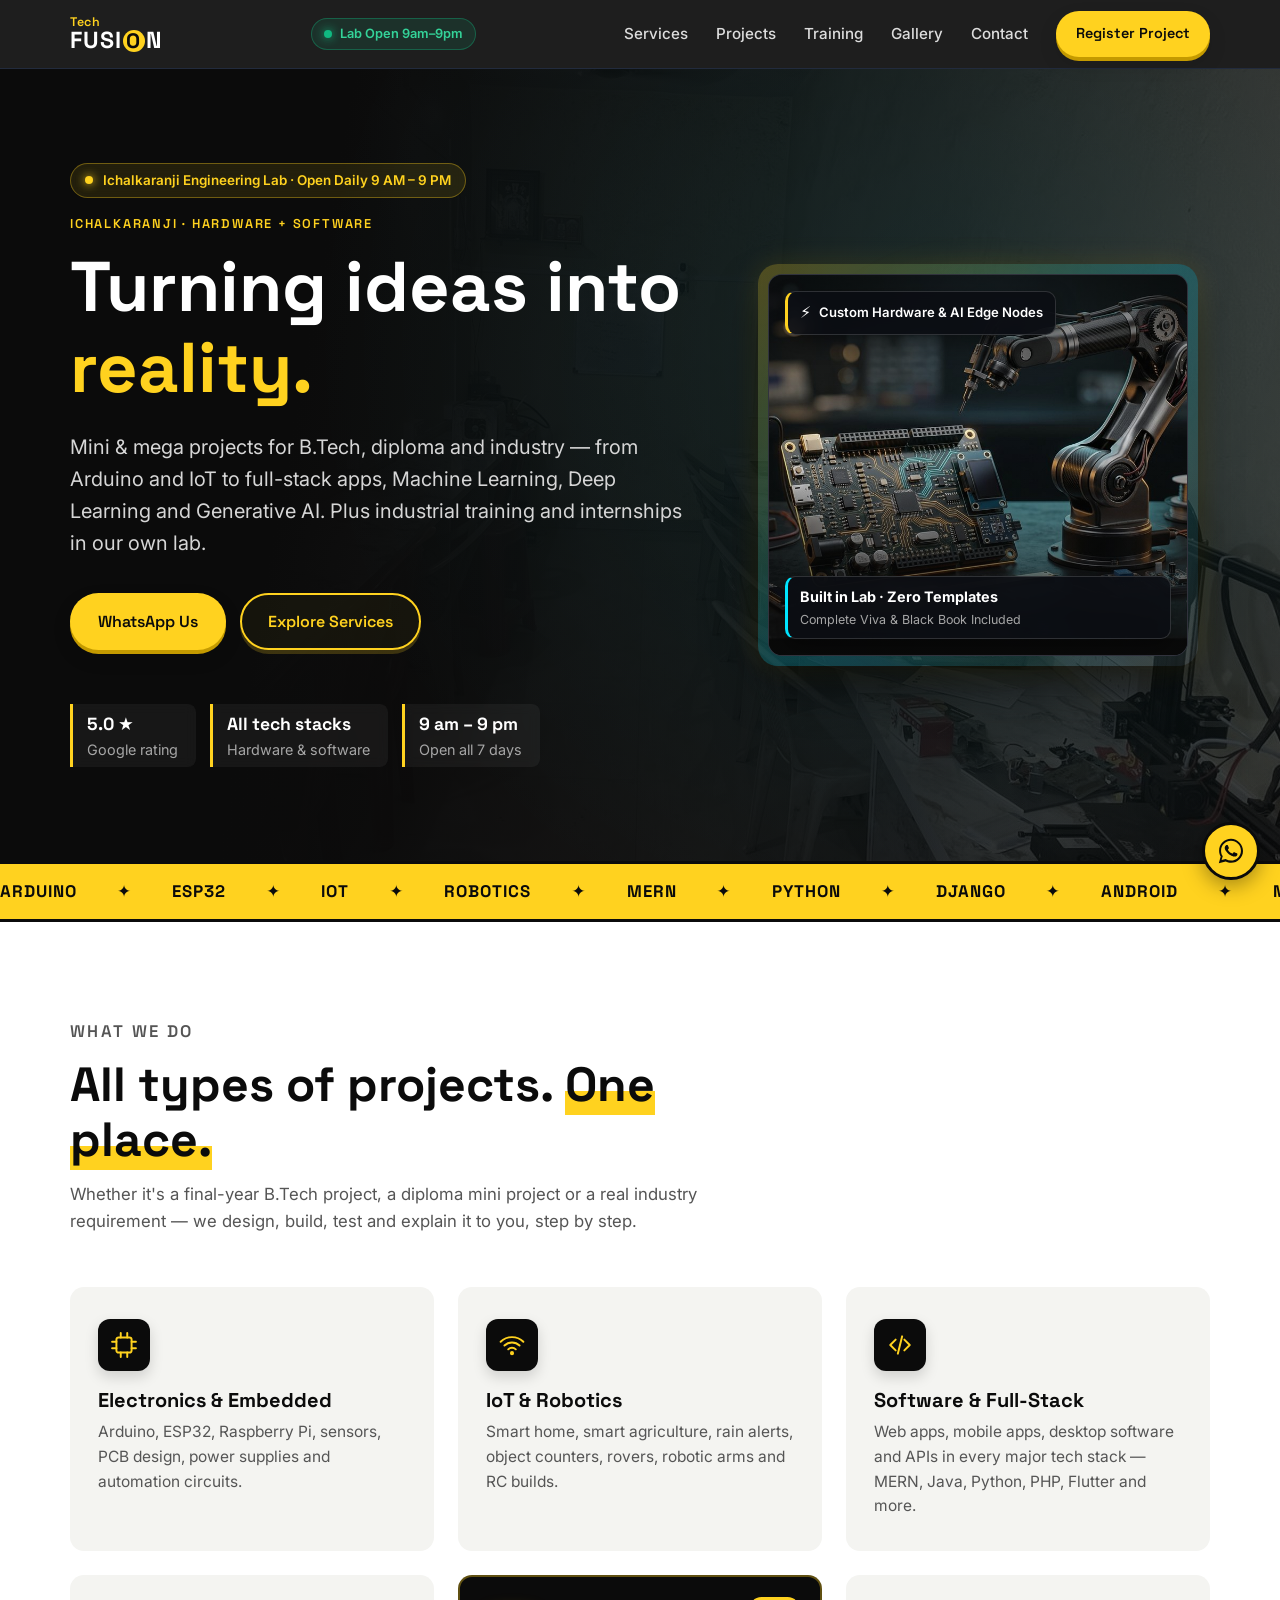
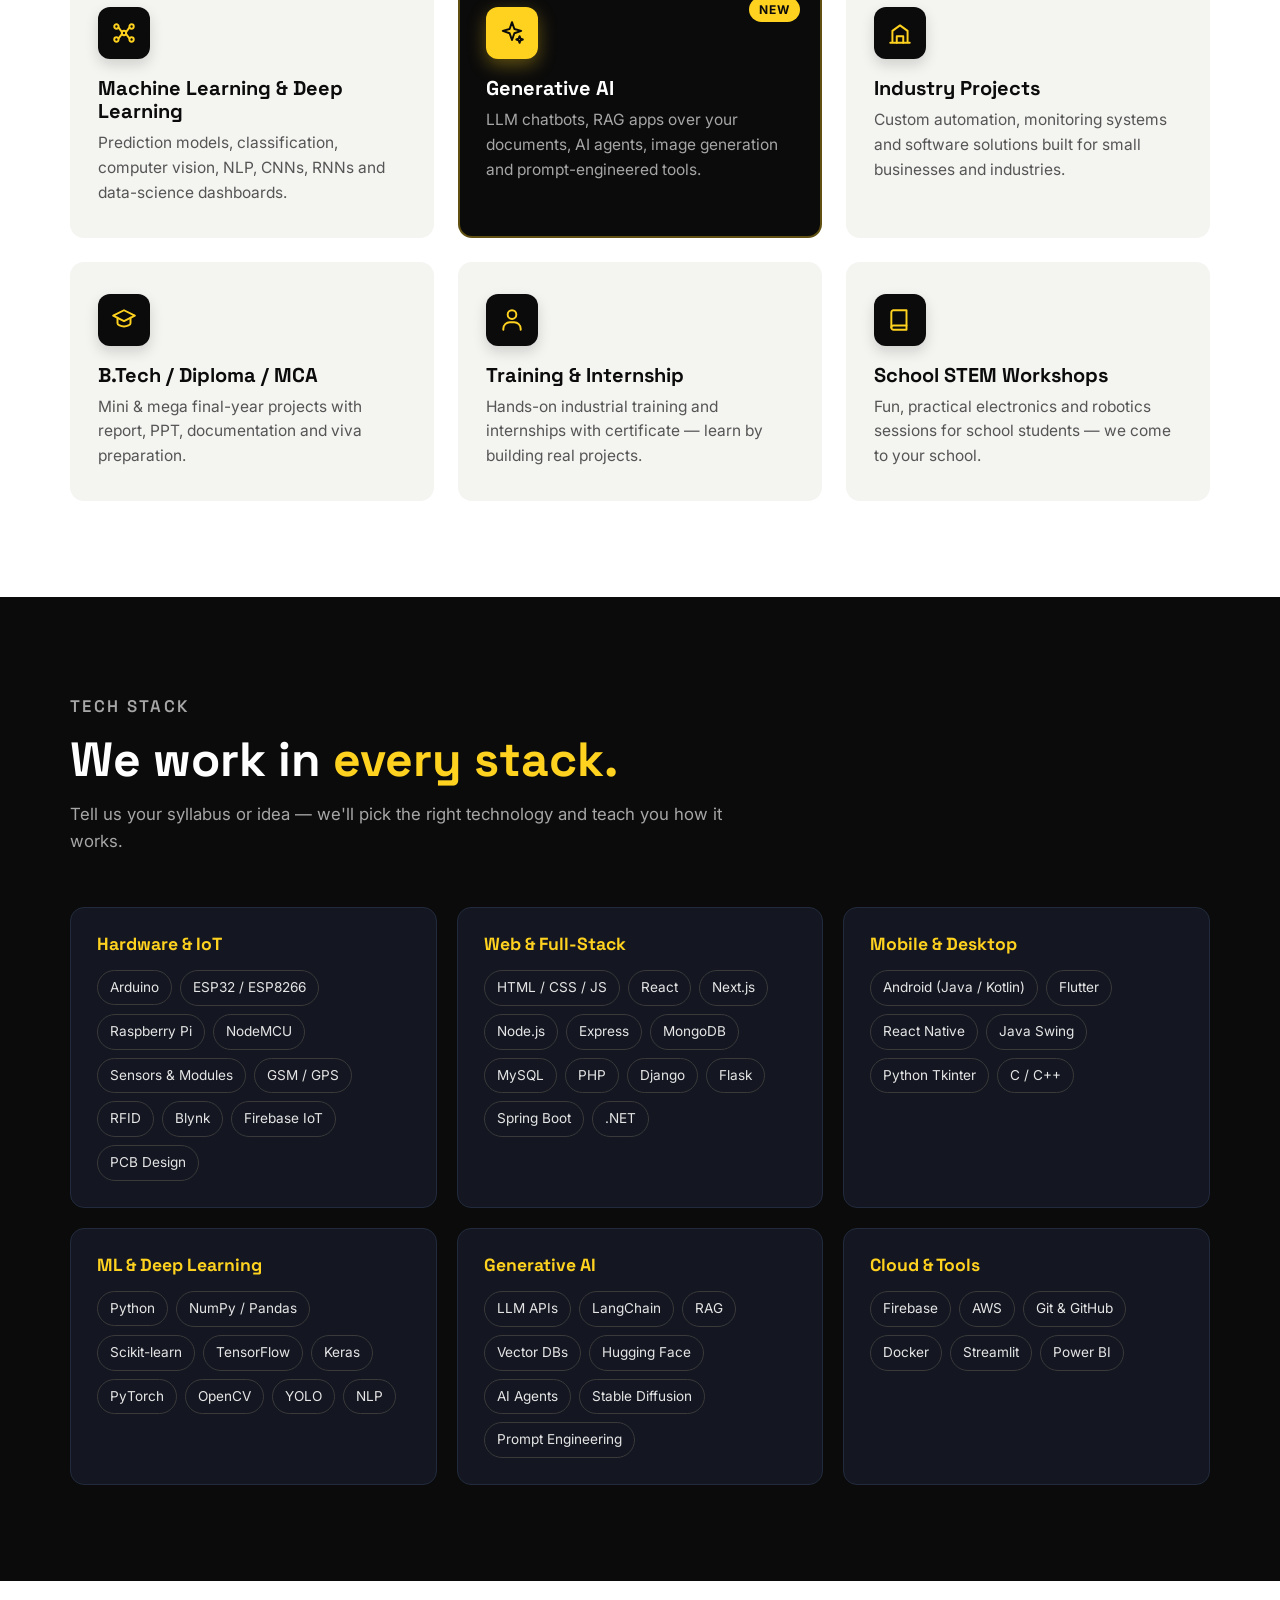
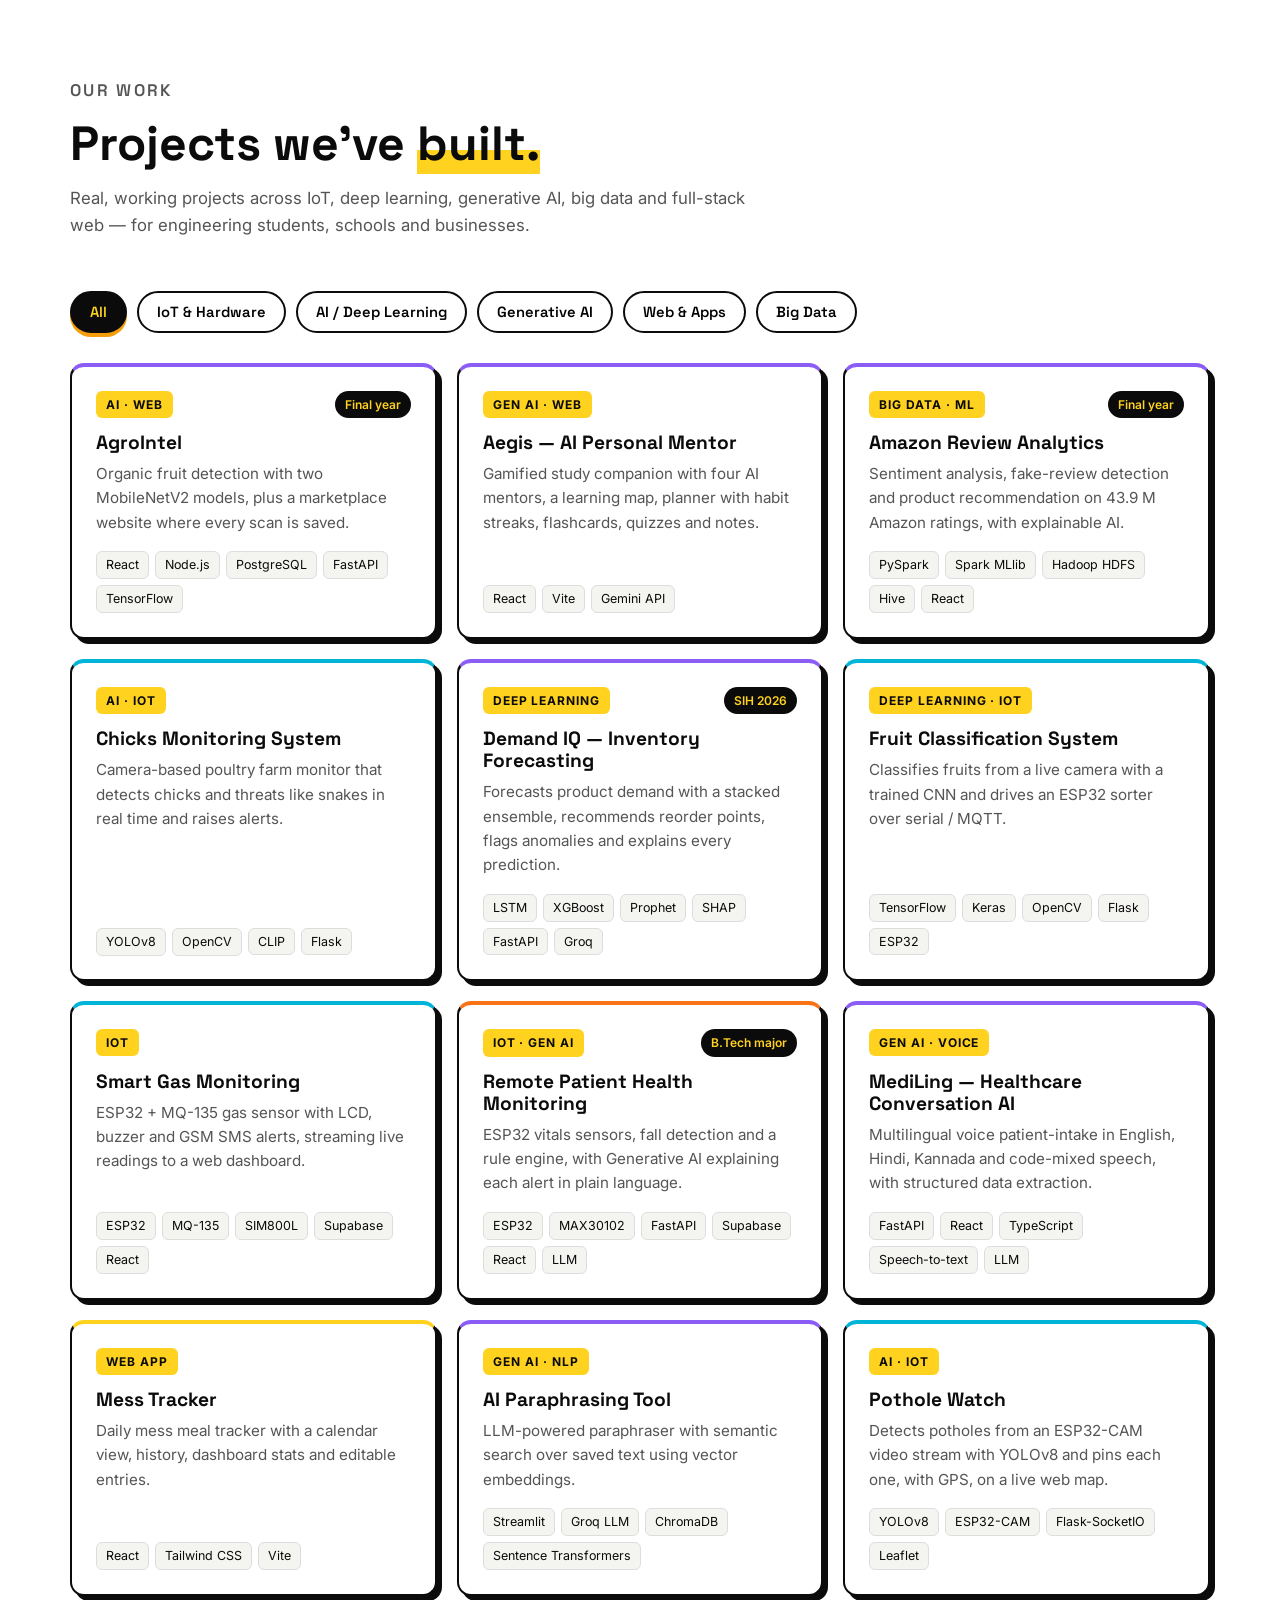
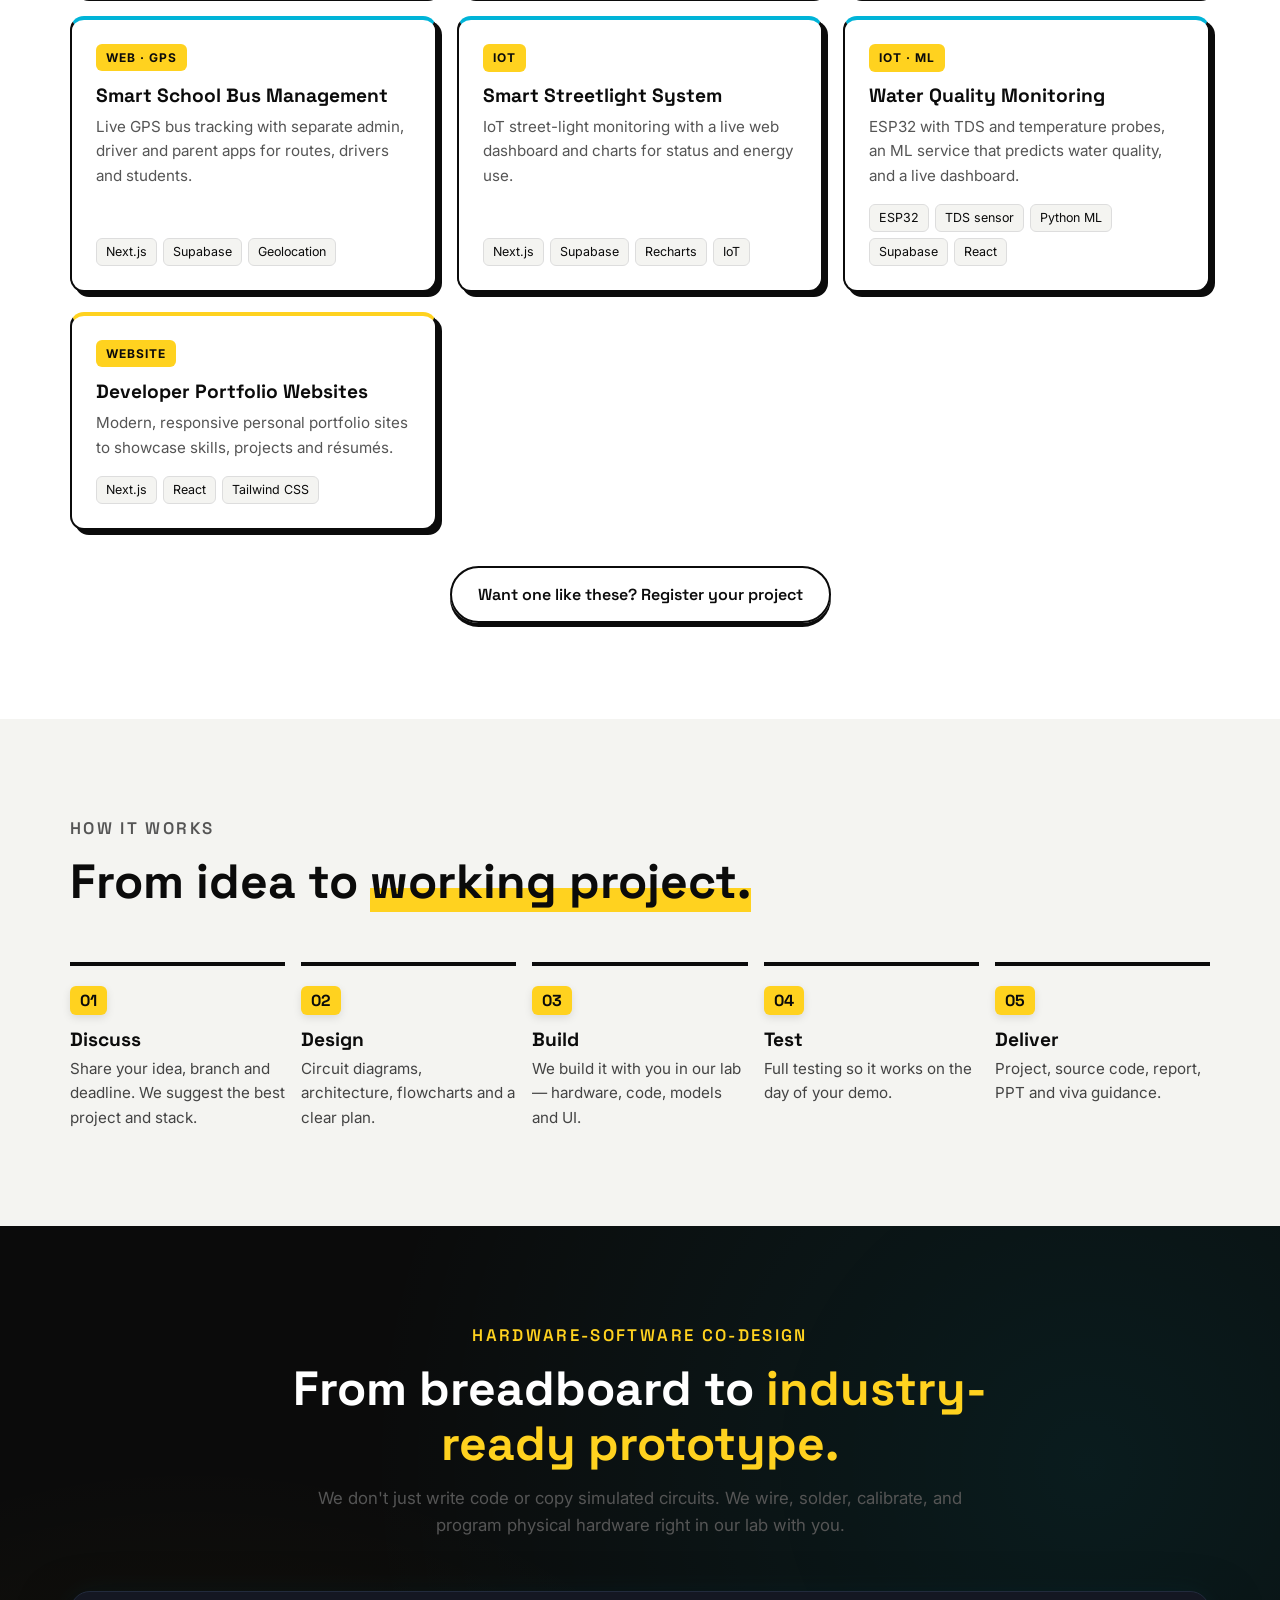
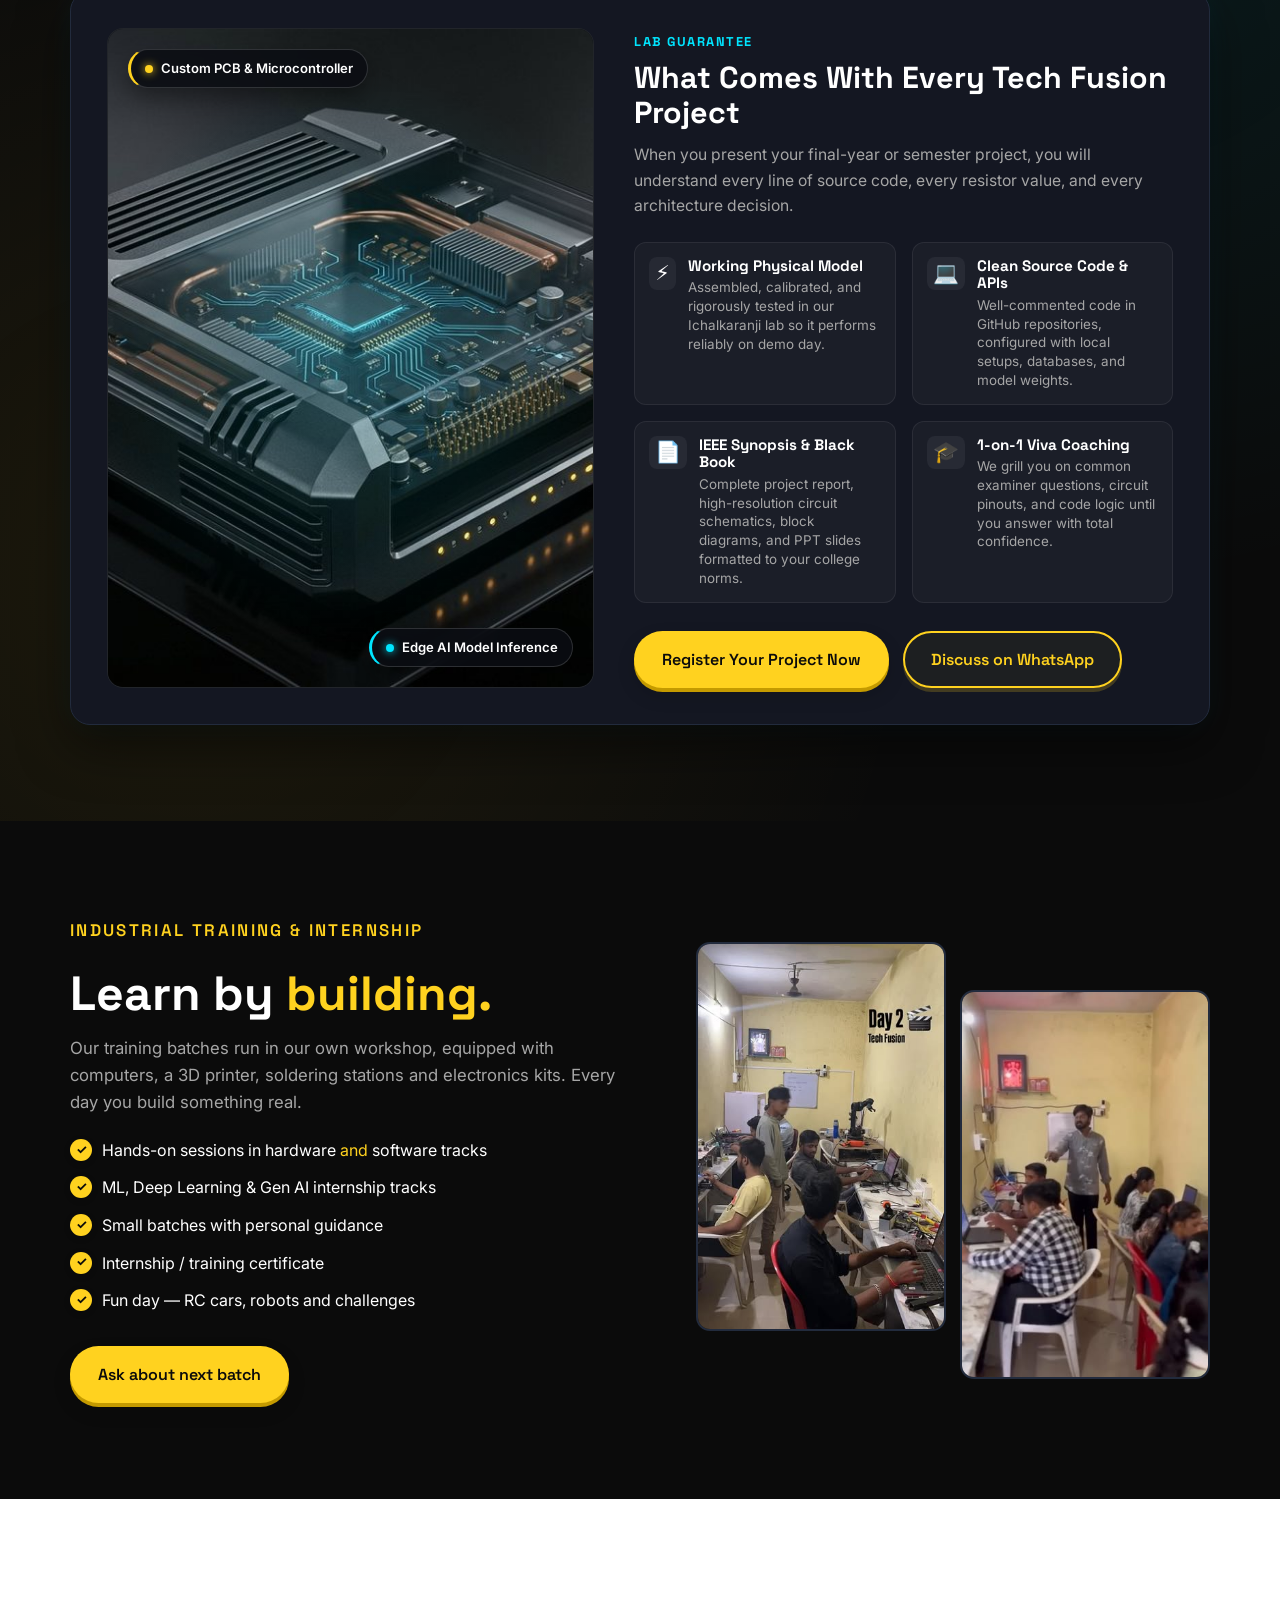
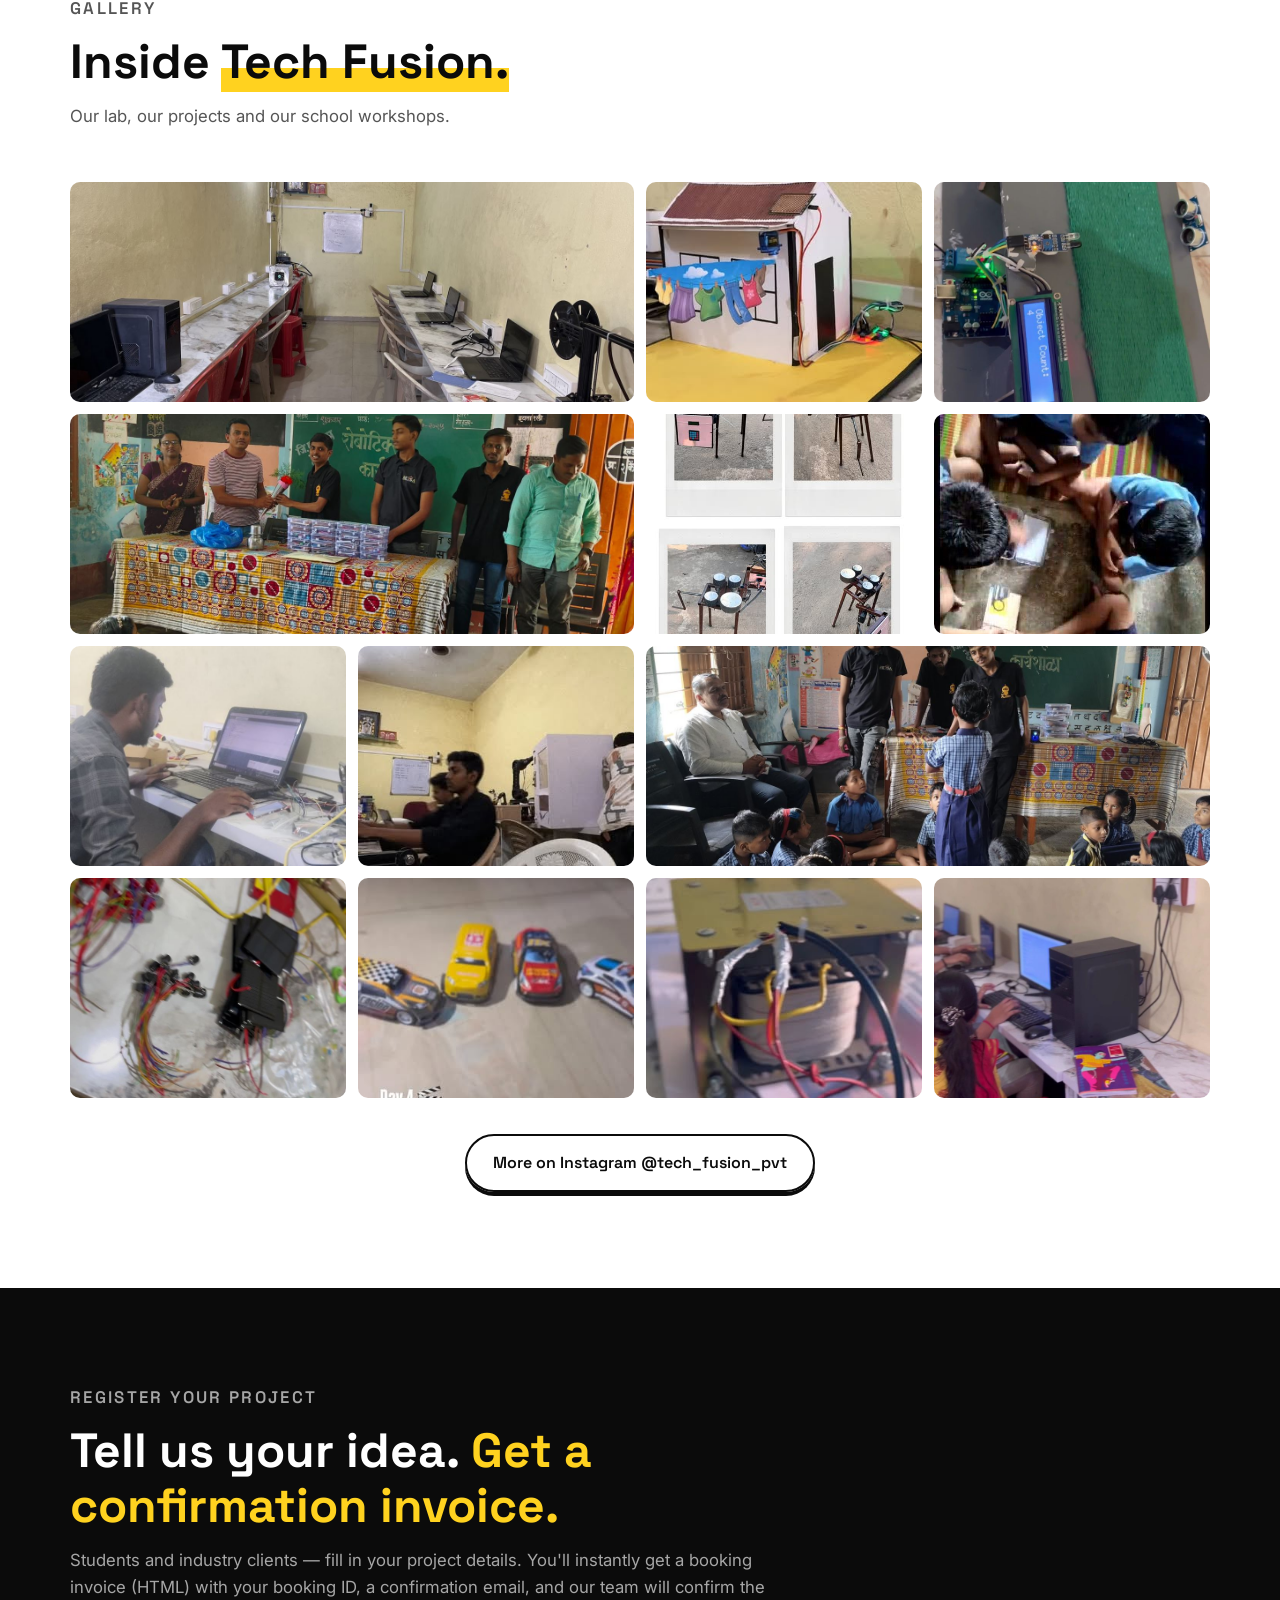
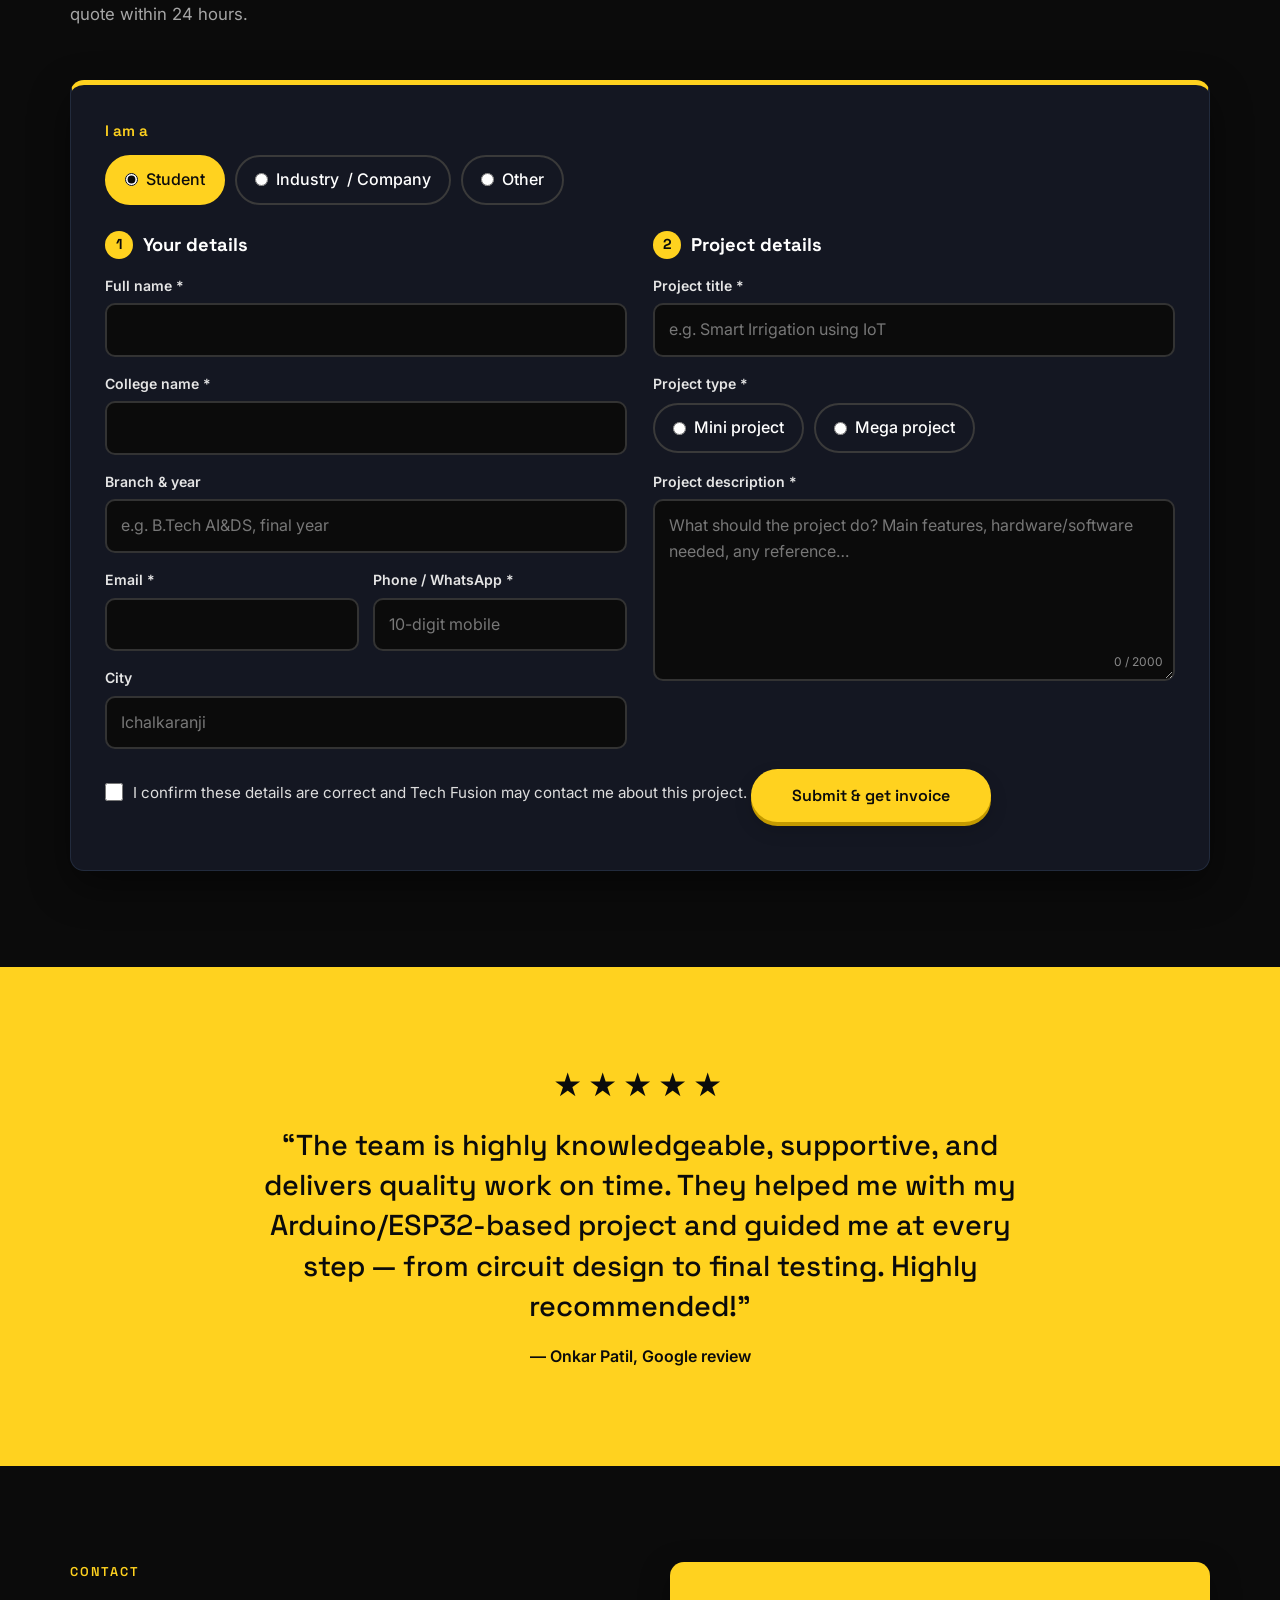
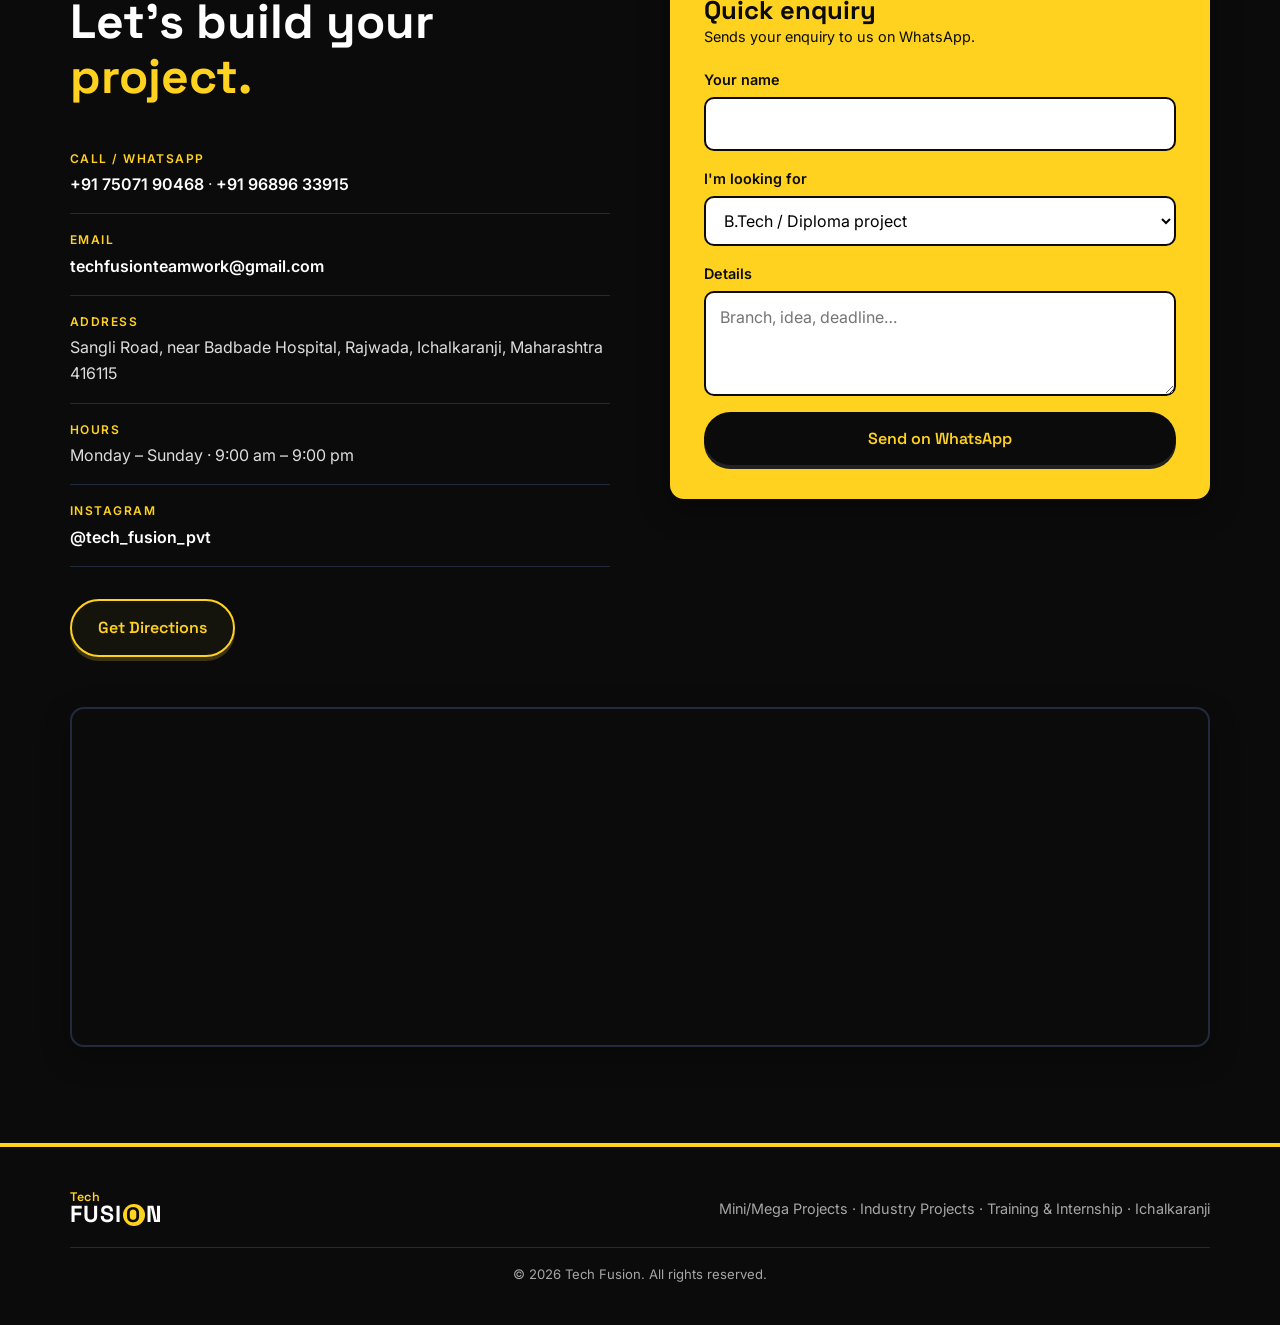
==== commit f69bd826: "Add 3D hero animation, card tilt and showcase images New animated electronics canvas in the hero, 3D" ====
--- a/index.html
+++ b/index.html
@@ -11,7 +11,7 @@
   <link rel="preconnect" href="https://fonts.googleapis.com">
   <link rel="preconnect" href="https://fonts.gstatic.com" crossorigin>
   <link href="https://fonts.googleapis.com/css2?family=Inter:wght@400;500;600&family=Space+Grotesk:wght@500;600;700&display=swap" rel="stylesheet">
-  <link rel="stylesheet" href="styles.css?v=9">
+  <link rel="stylesheet" href="styles.css?v=10">
 </head>
 <body>
 
@@ -22,6 +22,10 @@
         <span class="logo-small">Tech</span>
         <span class="logo-big">FUSI<span class="logo-o">O</span>N</span>
       </a>
+      <div class="nav-status">
+        <span class="nav-status-dot"></span>
+        <span>Lab Open 9am–9pm</span>
+      </div>
       <button class="nav-toggle" aria-label="Open menu" aria-expanded="false">
         <span></span><span></span><span></span>
       </button>
@@ -38,20 +42,47 @@
 
   <!-- Hero -->
   <section class="hero">
+    <canvas id="hero-3d-canvas" class="hero-canvas" aria-hidden="true"></canvas>
     <div class="hero-bg" style="background-image:url('assets/photos/photo-01.jpg')"></div>
     <div class="container hero-content">
-      <p class="eyebrow">Ichalkaranji · Hardware + Software</p>
-      <h1>Turning ideas into <span class="hl">reality.</span></h1>
-      <p class="lead">Mini &amp; mega projects for B.Tech, diploma and industry — from Arduino and IoT to full-stack apps, Machine Learning, Deep Learning and Generative AI. Plus industrial training and internships in our own lab.</p>
-      <div class="hero-cta">
-        <a href="https://wa.me/917507190468?text=Hi%20Tech%20Fusion%2C%20I%20want%20to%20enquire%20about%20a%20project." class="btn btn-yellow" target="_blank" rel="noopener">WhatsApp Us</a>
-        <a href="#services" class="btn btn-outline">Explore Services</a>
-      </div>
-      <ul class="hero-badges">
-        <li><strong>5.0 ★</strong> Google rating</li>
-        <li><strong>All tech stacks</strong> Hardware &amp; software</li>
-        <li><strong>9 am – 9 pm</strong> Open all 7 days</li>
-      </ul>
+      <div class="hero-grid">
+        <div class="hero-main">
+          <div class="hero-status-pill">
+            <span class="status-pulse"></span>
+            <span>Ichalkaranji Engineering Lab · Open Daily 9 AM – 9 PM</span>
+          </div>
+          <p class="eyebrow">Ichalkaranji · Hardware + Software</p>
+          <h1>Turning ideas into <span class="hl">reality.</span></h1>
+          <p class="lead">Mini &amp; mega projects for B.Tech, diploma and industry — from Arduino and IoT to full-stack apps, Machine Learning, Deep Learning and Generative AI. Plus industrial training and internships in our own lab.</p>
+          <div class="hero-cta">
+            <a href="https://wa.me/917507190468?text=Hi%20Tech%20Fusion%2C%20I%20want%20to%20enquire%20about%20a%20project." class="btn btn-yellow" target="_blank" rel="noopener">WhatsApp Us</a>
+            <a href="#services" class="btn btn-outline">Explore Services</a>
+          </div>
+          <ul class="hero-badges">
+            <li><strong>5.0 ★</strong> Google rating</li>
+            <li><strong>All tech stacks</strong> Hardware &amp; software</li>
+            <li><strong>9 am – 9 pm</strong> Open all 7 days</li>
+          </ul>
+        </div>
+        <div class="hero-visual">
+          <div class="hero-3d-card" data-tilt>
+            <div class="hero-card-glow"></div>
+            <div class="hero-card-frame">
+              <img src="assets/hero-3d-render.jpg" alt="3D engineering workstation with custom IoT hardware and robotic prototypes" class="hero-render-img" loading="eager">
+              <div class="hero-card-overlay">
+                <div class="hero-card-tag hero-card-tag-top">
+                  <span class="tag-icon">⚡</span>
+                  <span>Custom Hardware &amp; AI Edge Nodes</span>
+                </div>
+                <div class="hero-card-tag hero-card-tag-bottom">
+                  <strong>Built in Lab · Zero Templates</strong>
+                  <span class="tag-sub">Complete Viva &amp; Black Book Included</span>
+                </div>
+              </div>
+            </div>
+          </div>
+        </div>
+      </div>
     </div>
   </section>
 
@@ -73,35 +104,35 @@
       </div>
 
       <div class="cards">
-        <article class="card">
+        <article class="card" data-tilt>
           <div class="card-icon">
             <svg viewBox="0 0 24 24"><rect x="5" y="5" width="14" height="14" rx="2"/><path d="M9 1v4M15 1v4M9 19v4M15 19v4M1 9h4M1 15h4M19 9h4M19 15h4"/></svg>
           </div>
           <h3>Electronics &amp; Embedded</h3>
           <p>Arduino, ESP32, Raspberry Pi, sensors, PCB design, power supplies and automation circuits.</p>
         </article>
-        <article class="card">
+        <article class="card" data-tilt>
           <div class="card-icon">
             <svg viewBox="0 0 24 24"><path d="M5 12.5a10 10 0 0 1 14 0M8.5 16a5 5 0 0 1 7 0"/><circle cx="12" cy="19.5" r="1"/><path d="M1.5 9a15 15 0 0 1 21 0"/></svg>
           </div>
           <h3>IoT &amp; Robotics</h3>
           <p>Smart home, smart agriculture, rain alerts, object counters, rovers, robotic arms and RC builds.</p>
         </article>
-        <article class="card">
+        <article class="card" data-tilt>
           <div class="card-icon">
             <svg viewBox="0 0 24 24"><path d="M8 7l-5 5 5 5M16 7l5 5-5 5M14 4l-4 16"/></svg>
           </div>
           <h3>Software &amp; Full-Stack</h3>
           <p>Web apps, mobile apps, desktop software and APIs in every major tech stack — MERN, Java, Python, PHP, Flutter and more.</p>
         </article>
-        <article class="card">
+        <article class="card" data-tilt>
           <div class="card-icon">
             <svg viewBox="0 0 24 24"><circle cx="5" cy="6" r="2"/><circle cx="5" cy="18" r="2"/><circle cx="12" cy="12" r="2"/><circle cx="19" cy="6" r="2"/><circle cx="19" cy="18" r="2"/><path d="M7 7l3 4M7 17l3-4M14 11l3-4M14 13l3 4"/></svg>
           </div>
           <h3>Machine Learning &amp; Deep Learning</h3>
           <p>Prediction models, classification, computer vision, NLP, CNNs, RNNs and data-science dashboards.</p>
         </article>
-        <article class="card card-featured">
+        <article class="card card-featured" data-tilt>
           <div class="card-icon">
             <svg viewBox="0 0 24 24"><path d="M12 2l2.2 6.3L20.5 10l-6.3 2.2L12 18.5l-2.2-6.3L3.5 10l6.3-1.7z"/><path d="M19 15l.9 2.1L22 18l-2.1.9L19 21l-.9-2.1L16 18l2.1-.9z"/></svg>
           </div>
@@ -109,28 +140,28 @@
           <p>LLM chatbots, RAG apps over your documents, AI agents, image generation and prompt-engineered tools.</p>
           <span class="tag">New</span>
         </article>
-        <article class="card">
+        <article class="card" data-tilt>
           <div class="card-icon">
             <svg viewBox="0 0 24 24"><path d="M3 21h18M5 21V10l7-5 7 5v11"/><path d="M9 21v-6h6v6"/></svg>
           </div>
           <h3>Industry Projects</h3>
           <p>Custom automation, monitoring systems and software solutions built for small businesses and industries.</p>
         </article>
-        <article class="card">
+        <article class="card" data-tilt>
           <div class="card-icon">
             <svg viewBox="0 0 24 24"><path d="M2 8l10-5 10 5-10 5z"/><path d="M6 10v5c0 1.5 3 3 6 3s6-1.5 6-3v-5"/></svg>
           </div>
           <h3>B.Tech / Diploma / MCA</h3>
           <p>Mini &amp; mega final-year projects with report, PPT, documentation and viva preparation.</p>
         </article>
-        <article class="card">
+        <article class="card" data-tilt>
           <div class="card-icon">
             <svg viewBox="0 0 24 24"><circle cx="12" cy="7" r="4"/><path d="M4 21v-1a6 6 0 0 1 6-6h4a6 6 0 0 1 6 6v1"/></svg>
           </div>
           <h3>Training &amp; Internship</h3>
           <p>Hands-on industrial training and internships with certificate — learn by building real projects.</p>
         </article>
-        <article class="card">
+        <article class="card" data-tilt>
           <div class="card-icon">
             <svg viewBox="0 0 24 24"><path d="M4 19V5a2 2 0 0 1 2-2h12v18H6a2 2 0 0 1-2-2z"/><path d="M4 19a2 2 0 0 1 2-2h12"/></svg>
           </div>
@@ -151,37 +182,37 @@
       </div>
 
       <div class="stack-grid">
-        <div class="stack-group">
+        <div class="stack-group" data-tilt>
           <h3>Hardware &amp; IoT</h3>
           <ul class="chips">
             <li>Arduino</li><li>ESP32 / ESP8266</li><li>Raspberry Pi</li><li>NodeMCU</li><li>Sensors &amp; Modules</li><li>GSM / GPS</li><li>RFID</li><li>Blynk</li><li>Firebase IoT</li><li>PCB Design</li>
           </ul>
         </div>
-        <div class="stack-group">
+        <div class="stack-group" data-tilt>
           <h3>Web &amp; Full-Stack</h3>
           <ul class="chips">
             <li>HTML / CSS / JS</li><li>React</li><li>Next.js</li><li>Node.js</li><li>Express</li><li>MongoDB</li><li>MySQL</li><li>PHP</li><li>Django</li><li>Flask</li><li>Spring Boot</li><li>.NET</li>
           </ul>
         </div>
-        <div class="stack-group">
+        <div class="stack-group" data-tilt>
           <h3>Mobile &amp; Desktop</h3>
           <ul class="chips">
             <li>Android (Java / Kotlin)</li><li>Flutter</li><li>React Native</li><li>Java Swing</li><li>Python Tkinter</li><li>C / C++</li>
           </ul>
         </div>
-        <div class="stack-group">
+        <div class="stack-group" data-tilt>
           <h3>ML &amp; Deep Learning</h3>
           <ul class="chips">
             <li>Python</li><li>NumPy / Pandas</li><li>Scikit-learn</li><li>TensorFlow</li><li>Keras</li><li>PyTorch</li><li>OpenCV</li><li>YOLO</li><li>NLP</li>
           </ul>
         </div>
-        <div class="stack-group">
+        <div class="stack-group" data-tilt>
           <h3>Generative AI</h3>
           <ul class="chips">
             <li>LLM APIs</li><li>LangChain</li><li>RAG</li><li>Vector DBs</li><li>Hugging Face</li><li>AI Agents</li><li>Stable Diffusion</li><li>Prompt Engineering</li>
           </ul>
         </div>
-        <div class="stack-group">
+        <div class="stack-group" data-tilt>
           <h3>Cloud &amp; Tools</h3>
           <ul class="chips">
             <li>Firebase</li><li>AWS</li><li>Git &amp; GitHub</li><li>Docker</li><li>Streamlit</li><li>Power BI</li>
@@ -210,97 +241,97 @@
       </div>
 
       <div class="projects">
-        <article class="project" data-cat="ai web">
+        <article class="project" data-cat="ai web" data-tilt>
           <div class="project-top"><span class="project-cat">AI · Web</span><span class="project-badge">Final year</span></div>
           <h3>AgroIntel</h3>
           <p>Organic fruit detection with two MobileNetV2 models, plus a marketplace website where every scan is saved.</p>
           <ul class="project-tech"><li>React</li><li>Node.js</li><li>PostgreSQL</li><li>FastAPI</li><li>TensorFlow</li></ul>
         </article>
-        <article class="project" data-cat="genai web">
+        <article class="project" data-cat="genai web" data-tilt>
           <div class="project-top"><span class="project-cat">Gen AI · Web</span></div>
           <h3>Aegis — AI Personal Mentor</h3>
           <p>Gamified study companion with four AI mentors, a learning map, planner with habit streaks, flashcards, quizzes and notes.</p>
           <ul class="project-tech"><li>React</li><li>Vite</li><li>Gemini API</li></ul>
         </article>
-        <article class="project" data-cat="data ai">
+        <article class="project" data-cat="data ai" data-tilt>
           <div class="project-top"><span class="project-cat">Big Data · ML</span><span class="project-badge">Final year</span></div>
           <h3>Amazon Review Analytics</h3>
           <p>Sentiment analysis, fake-review detection and product recommendation on 43.9 M Amazon ratings, with explainable AI.</p>
           <ul class="project-tech"><li>PySpark</li><li>Spark MLlib</li><li>Hadoop HDFS</li><li>Hive</li><li>React</li></ul>
         </article>
-        <article class="project" data-cat="ai iot">
+        <article class="project" data-cat="ai iot" data-tilt>
           <div class="project-top"><span class="project-cat">AI · IoT</span></div>
           <h3>Chicks Monitoring System</h3>
           <p>Camera-based poultry farm monitor that detects chicks and threats like snakes in real time and raises alerts.</p>
           <ul class="project-tech"><li>YOLOv8</li><li>OpenCV</li><li>CLIP</li><li>Flask</li></ul>
         </article>
-        <article class="project" data-cat="ai genai web">
+        <article class="project" data-cat="ai genai web" data-tilt>
           <div class="project-top"><span class="project-cat">Deep Learning</span><span class="project-badge">SIH 2026</span></div>
           <h3>Demand IQ — Inventory Forecasting</h3>
           <p>Forecasts product demand with a stacked ensemble, recommends reorder points, flags anomalies and explains every prediction.</p>
           <ul class="project-tech"><li>LSTM</li><li>XGBoost</li><li>Prophet</li><li>SHAP</li><li>FastAPI</li><li>Groq</li></ul>
         </article>
-        <article class="project" data-cat="ai iot">
+        <article class="project" data-cat="ai iot" data-tilt>
           <div class="project-top"><span class="project-cat">Deep Learning · IoT</span></div>
           <h3>Fruit Classification System</h3>
           <p>Classifies fruits from a live camera with a trained CNN and drives an ESP32 sorter over serial / MQTT.</p>
           <ul class="project-tech"><li>TensorFlow</li><li>Keras</li><li>OpenCV</li><li>Flask</li><li>ESP32</li></ul>
         </article>
-        <article class="project" data-cat="iot web">
+        <article class="project" data-cat="iot web" data-tilt>
           <div class="project-top"><span class="project-cat">IoT</span></div>
           <h3>Smart Gas Monitoring</h3>
           <p>ESP32 + MQ-135 gas sensor with LCD, buzzer and GSM SMS alerts, streaming live readings to a web dashboard.</p>
           <ul class="project-tech"><li>ESP32</li><li>MQ-135</li><li>SIM800L</li><li>Supabase</li><li>React</li></ul>
         </article>
-        <article class="project" data-cat="iot genai">
+        <article class="project" data-cat="iot genai" data-tilt>
           <div class="project-top"><span class="project-cat">IoT · Gen AI</span><span class="project-badge">B.Tech major</span></div>
           <h3>Remote Patient Health Monitoring</h3>
           <p>ESP32 vitals sensors, fall detection and a rule engine, with Generative AI explaining each alert in plain language.</p>
           <ul class="project-tech"><li>ESP32</li><li>MAX30102</li><li>FastAPI</li><li>Supabase</li><li>React</li><li>LLM</li></ul>
         </article>
-        <article class="project" data-cat="genai web">
+        <article class="project" data-cat="genai web" data-tilt>
           <div class="project-top"><span class="project-cat">Gen AI · Voice</span></div>
           <h3>MediLing — Healthcare Conversation AI</h3>
           <p>Multilingual voice patient-intake in English, Hindi, Kannada and code-mixed speech, with structured data extraction.</p>
           <ul class="project-tech"><li>FastAPI</li><li>React</li><li>TypeScript</li><li>Speech-to-text</li><li>LLM</li></ul>
         </article>
-        <article class="project" data-cat="web">
+        <article class="project" data-cat="web" data-tilt>
           <div class="project-top"><span class="project-cat">Web App</span></div>
           <h3>Mess Tracker</h3>
           <p>Daily mess meal tracker with a calendar view, history, dashboard stats and editable entries.</p>
           <ul class="project-tech"><li>React</li><li>Tailwind CSS</li><li>Vite</li></ul>
         </article>
-        <article class="project" data-cat="genai">
+        <article class="project" data-cat="genai" data-tilt>
           <div class="project-top"><span class="project-cat">Gen AI · NLP</span></div>
           <h3>AI Paraphrasing Tool</h3>
           <p>LLM-powered paraphraser with semantic search over saved text using vector embeddings.</p>
           <ul class="project-tech"><li>Streamlit</li><li>Groq LLM</li><li>ChromaDB</li><li>Sentence Transformers</li></ul>
         </article>
-        <article class="project" data-cat="ai iot">
+        <article class="project" data-cat="ai iot" data-tilt>
           <div class="project-top"><span class="project-cat">AI · IoT</span></div>
           <h3>Pothole Watch</h3>
           <p>Detects potholes from an ESP32-CAM video stream with YOLOv8 and pins each one, with GPS, on a live web map.</p>
           <ul class="project-tech"><li>YOLOv8</li><li>ESP32-CAM</li><li>Flask-SocketIO</li><li>Leaflet</li></ul>
         </article>
-        <article class="project" data-cat="web iot">
+        <article class="project" data-cat="web iot" data-tilt>
           <div class="project-top"><span class="project-cat">Web · GPS</span></div>
           <h3>Smart School Bus Management</h3>
           <p>Live GPS bus tracking with separate admin, driver and parent apps for routes, drivers and students.</p>
           <ul class="project-tech"><li>Next.js</li><li>Supabase</li><li>Geolocation</li></ul>
         </article>
-        <article class="project" data-cat="iot web">
+        <article class="project" data-cat="iot web" data-tilt>
           <div class="project-top"><span class="project-cat">IoT</span></div>
           <h3>Smart Streetlight System</h3>
           <p>IoT street-light monitoring with a live web dashboard and charts for status and energy use.</p>
           <ul class="project-tech"><li>Next.js</li><li>Supabase</li><li>Recharts</li><li>IoT</li></ul>
         </article>
-        <article class="project" data-cat="iot ai">
+        <article class="project" data-cat="iot ai" data-tilt>
           <div class="project-top"><span class="project-cat">IoT · ML</span></div>
           <h3>Water Quality Monitoring</h3>
           <p>ESP32 with TDS and temperature probes, an ML service that predicts water quality, and a live dashboard.</p>
           <ul class="project-tech"><li>ESP32</li><li>TDS sensor</li><li>Python ML</li><li>Supabase</li><li>React</li></ul>
         </article>
-        <article class="project" data-cat="web">
+        <article class="project" data-cat="web" data-tilt>
           <div class="project-top"><span class="project-cat">Website</span></div>
           <h3>Developer Portfolio Websites</h3>
           <p>Modern, responsive personal portfolio sites to showcase skills, projects and résumés.</p>
@@ -328,6 +359,73 @@
         <li><span class="step-num">04</span><h3>Test</h3><p>Full testing so it works on the day of your demo.</p></li>
         <li><span class="step-num">05</span><h3>Deliver</h3><p>Project, source code, report, PPT and viva guidance.</p></li>
       </ol>
+    </div>
+  </section>
+
+  <!-- 3D Hardware & AI Prototyping Showcase -->
+  <section class="section section-prototype" id="prototype">
+    <div class="container">
+      <div class="section-head section-head-center">
+        <p class="eyebrow">Hardware-Software Co-Design</p>
+        <h2>From breadboard to <span class="hl">industry-ready prototype.</span></h2>
+        <p>We don't just write code or copy simulated circuits. We wire, solder, calibrate, and program physical hardware right in our lab with you.</p>
+      </div>
+
+      <div class="prototype-showcase">
+        <div class="prototype-card" data-tilt>
+          <div class="prototype-visual">
+            <div class="prototype-glow"></div>
+            <img src="assets/iot-3d-showcase.jpg" alt="3D prototype render of IoT AI edge device built at Tech Fusion" class="prototype-img" loading="lazy">
+            <div class="prototype-float-badge prototype-badge-1">
+              <span class="badge-dot"></span> Custom PCB &amp; Microcontroller
+            </div>
+            <div class="prototype-float-badge prototype-badge-2">
+              <span class="badge-dot cyan"></span> Edge AI Model Inference
+            </div>
+          </div>
+          <div class="prototype-content">
+            <div class="prototype-header">
+              <span class="prototype-kicker">Lab Guarantee</span>
+              <h3>What Comes With Every Tech Fusion Project</h3>
+              <p>When you present your final-year or semester project, you will understand every line of source code, every resistor value, and every architecture decision.</p>
+            </div>
+            <div class="prototype-features">
+              <div class="feat-card">
+                <div class="feat-icon">⚡</div>
+                <div class="feat-text">
+                  <h4>Working Physical Model</h4>
+                  <p>Assembled, calibrated, and rigorously tested in our Ichalkaranji lab so it performs reliably on demo day.</p>
+                </div>
+              </div>
+              <div class="feat-card">
+                <div class="feat-icon">💻</div>
+                <div class="feat-text">
+                  <h4>Clean Source Code &amp; APIs</h4>
+                  <p>Well-commented code in GitHub repositories, configured with local setups, databases, and model weights.</p>
+                </div>
+              </div>
+              <div class="feat-card">
+                <div class="feat-icon">📄</div>
+                <div class="feat-text">
+                  <h4>IEEE Synopsis &amp; Black Book</h4>
+                  <p>Complete project report, high-resolution circuit schematics, block diagrams, and PPT slides formatted to your college norms.</p>
+                </div>
+              </div>
+              <div class="feat-card">
+                <div class="feat-icon">🎓</div>
+                <div class="feat-text">
+                  <h4>1-on-1 Viva Coaching</h4>
+                  <p>We grill you on common examiner questions, circuit pinouts, and code logic until you answer with total confidence.</p>
+                </div>
+              </div>
+            </div>
+            <div class="prototype-cta-row">
+              <a href="#register" class="btn btn-yellow">Register Your Project Now</a>
+              <a href="https://wa.me/917507190468?text=Hi%20Tech%20Fusion%2C%20I%20want%20to%20discuss%20a%20project%20idea." class="btn btn-outline" target="_blank" rel="noopener">Discuss on WhatsApp</a>
+            </div>
+          </div>
+        </div>
+      </div>
     </div>
   </section>
 
@@ -546,6 +644,6 @@
   </div>
 
   <script src="invoice.js?v=8"></script>
-  <script src="script.js?v=9"></script>
+  <script src="script.js?v=10"></script>
 </body>
 </html>
--- a/styles.css
+++ b/styles.css
@@ -1,13 +1,22 @@
 :root {
   --black: #0b0b0b;
-  --black-2: #141414;
-  --black-3: #1e1e1e;
+  --black-2: #141722;
+  --black-3: #1c2232;
+  --black-card: #121624;
   --yellow: #ffd21f;
-  --yellow-dark: #e6b800;
+  --yellow-dark: #f59e0b;
+  --yellow-amber: #e6b800;
+  --yellow-glow: rgba(255, 210, 31, 0.28);
+  --cyan: #00e5ff;
+  --cyan-dark: #00b4d8;
+  --cyan-glow: rgba(0, 229, 255, 0.22);
+  --violet: #8b5cf6;
+  --emerald: #10b981;
+  --coral: #f97316;
   --white: #ffffff;
   --gray: #a6a6a6;
   --gray-light: #f4f4f1;
-  --line: #2a2a2a;
+  --line: #222b3d;
   --radius: 14px;
   --font-head: "Space Grotesk", system-ui, sans-serif;
   --font-body: "Inter", system-ui, sans-serif;
@@ -23,6 +32,7 @@
   color: var(--black);
   line-height: 1.6;
   -webkit-font-smoothing: antialiased;
+  overflow-x: hidden;
 }
 
 img { max-width: 100%; display: block; }
@@ -32,7 +42,7 @@
 .center { text-align: center; margin-top: 36px; }
 .hl { color: var(--yellow); }
 
-h1, h2, h3 { font-family: var(--font-head); line-height: 1.15; }
+h1, h2, h3, h4 { font-family: var(--font-head); line-height: 1.15; }
 
 .eyebrow {
   font-family: var(--font-head);
@@ -43,9 +53,9 @@
   color: var(--yellow-dark);
   margin-bottom: 12px;
 }
-.section-dark .eyebrow, .hero .eyebrow { color: var(--yellow); }
-
-/* Buttons */
+.section-dark .eyebrow, .hero .eyebrow, .section-prototype .eyebrow { color: var(--yellow); }
+
+/* Buttons with 3D tactile feel */
 .btn {
   display: inline-flex;
   align-items: center;
@@ -59,17 +69,60 @@
   text-decoration: none;
   border: 2px solid transparent;
   cursor: pointer;
-  transition: transform .15s, background .15s, color .15s;
-}
-.btn:hover { transform: translateY(-2px); }
+  position: relative;
+  transition: transform .15s ease, box-shadow .15s ease, background .15s, color .15s, border-color .15s;
+}
 .btn-sm { padding: 9px 18px; font-size: .9rem; }
 .btn-block { width: 100%; }
-.btn-yellow { background: var(--yellow); color: var(--black); }
-.btn-yellow:hover { background: var(--white); }
-.btn-outline { border-color: var(--yellow); color: var(--yellow); background: transparent; }
-.btn-outline:hover { background: var(--yellow); color: var(--black); }
-.btn-outline-dark { border-color: var(--black); color: var(--black); }
-.btn-outline-dark:hover { background: var(--black); color: var(--yellow); }
+
+.btn-yellow {
+  background: var(--yellow);
+  color: var(--black);
+  box-shadow: 0 4px 0 #c49a00, 0 8px 18px rgba(0,0,0,.15);
+}
+.btn-yellow:hover {
+  background: var(--white);
+  color: var(--black);
+  transform: translateY(-2px);
+  box-shadow: 0 6px 0 #d1d5db, 0 12px 24px rgba(0,0,0,.2);
+}
+.btn-yellow:active {
+  transform: translateY(2px);
+  box-shadow: 0 2px 0 #c49a00, 0 4px 10px rgba(0,0,0,.15);
+}
+
+.btn-outline {
+  border-color: var(--yellow);
+  color: var(--yellow);
+  background: rgba(255, 210, 31, 0.04);
+  box-shadow: 0 4px 0 rgba(255, 210, 31, 0.2);
+}
+.btn-outline:hover {
+  background: var(--yellow);
+  color: var(--black);
+  transform: translateY(-2px);
+  box-shadow: 0 6px 0 #c49a00, 0 12px 24px rgba(255, 210, 31, 0.25);
+}
+.btn-outline:active {
+  transform: translateY(2px);
+  box-shadow: 0 2px 0 #c49a00;
+}
+
+.btn-outline-dark {
+  border-color: var(--black);
+  color: var(--black);
+  box-shadow: 0 4px 0 var(--black);
+}
+.btn-outline-dark:hover {
+  background: var(--black);
+  color: var(--yellow);
+  transform: translateY(-2px);
+  box-shadow: 0 6px 0 #222;
+}
+.btn-outline-dark:active {
+  transform: translateY(2px);
+  box-shadow: 0 2px 0 #000;
+}
 
 /* Logo */
 .logo { display: inline-flex; flex-direction: column; justify-content: center; min-height: 44px; text-decoration: none; line-height: 1; color: var(--white); }
@@ -94,10 +147,35 @@
   top: 0;
   z-index: 50;
   background: rgba(11, 11, 11, .92);
-  backdrop-filter: blur(10px);
+  backdrop-filter: blur(12px);
   border-bottom: 1px solid var(--line);
 }
 .nav-inner { display: flex; align-items: center; justify-content: space-between; height: 68px; }
+.nav-status {
+  display: inline-flex;
+  align-items: center;
+  gap: 8px;
+  background: rgba(16, 185, 129, 0.12);
+  border: 1px solid rgba(16, 185, 129, 0.35);
+  padding: 5px 12px;
+  border-radius: 999px;
+  font-size: .8rem;
+  font-weight: 600;
+  color: #34d399;
+}
+.nav-status-dot {
+  width: 8px;
+  height: 8px;
+  border-radius: 50%;
+  background: #10b981;
+  box-shadow: 0 0 10px #10b981;
+  animation: pulse-dot 2s infinite;
+}
+@keyframes pulse-dot {
+  0%, 100% { opacity: 1; transform: scale(1); }
+  50% { opacity: .4; transform: scale(.85); }
+}
+
 .nav-links { display: flex; align-items: center; gap: 28px; }
 .nav-links a:not(.btn) {
   color: #ddd;
@@ -121,6 +199,15 @@
   align-items: center;
   overflow: hidden;
 }
+.hero-canvas {
+  position: absolute;
+  inset: 0;
+  width: 100%;
+  height: 100%;
+  z-index: 1;
+  pointer-events: none;
+  opacity: .85;
+}
 .hero-bg {
   position: absolute;
   inset: 0;
@@ -133,11 +220,63 @@
   content: "";
   position: absolute;
   inset: 0;
-  background: linear-gradient(100deg, var(--black) 25%, rgba(11,11,11,.55) 70%, rgba(11,11,11,.2));
-}
-.hero-content { position: relative; z-index: 1; padding-top: 80px; padding-bottom: 80px; }
-.hero h1 { font-size: clamp(2.6rem, 7vw, 5rem); font-weight: 700; max-width: 800px; margin-bottom: 22px; }
-.lead { font-size: clamp(1.05rem, 2vw, 1.25rem); color: #d6d6d6; max-width: 640px; margin-bottom: 34px; }
+  background: radial-gradient(circle at 75% 35%, rgba(0, 229, 255, 0.07) 0%, transparent 60%),
+              linear-gradient(100deg, var(--black) 25%, rgba(11,11,11,.65) 70%, rgba(11,11,11,.25));
+  z-index: 1;
+  pointer-events: none;
+}
+.hero-content {
+  position: relative;
+  z-index: 2;
+  padding-top: 80px;
+  padding-bottom: 80px;
+  width: 100%;
+}
+.hero-grid {
+  display: grid;
+  grid-template-columns: 1.15fr 0.85fr;
+  gap: 48px;
+  align-items: center;
+}
+.hero-main {
+  max-width: 680px;
+}
+.hero-status-pill {
+  display: inline-flex;
+  align-items: center;
+  gap: 10px;
+  background: rgba(255, 210, 31, 0.1);
+  border: 1px solid rgba(255, 210, 31, 0.35);
+  padding: 6px 14px;
+  border-radius: 999px;
+  font-size: .84rem;
+  font-weight: 600;
+  color: var(--yellow);
+  margin-bottom: 16px;
+  backdrop-filter: blur(8px);
+}
+.status-pulse {
+  width: 8px;
+  height: 8px;
+  border-radius: 50%;
+  background: var(--yellow);
+  box-shadow: 0 0 10px var(--yellow);
+  animation: pulse-dot 1.8s infinite;
+}
+
+.hero h1 {
+  font-size: clamp(2.6rem, 5.5vw, 4.4rem);
+  font-weight: 700;
+  max-width: 800px;
+  margin-bottom: 22px;
+  color: var(--white);
+}
+.lead {
+  font-size: clamp(1.05rem, 2vw, 1.25rem);
+  color: #d6d6d6;
+  max-width: 640px;
+  margin-bottom: 34px;
+}
 .hero-cta { display: flex; flex-wrap: wrap; gap: 14px; margin-bottom: 54px; }
 .hero-badges { list-style: none; display: flex; flex-wrap: wrap; gap: 14px; }
 .hero-badges li {
@@ -145,9 +284,106 @@
   padding: 6px 18px 6px 14px;
   color: var(--gray);
   font-size: .9rem;
-  background: rgba(255,255,255,.04);
+  background: rgba(255,255,255,.05);
+  border-radius: 0 8px 8px 0;
+  backdrop-filter: blur(6px);
+  transition: transform .2s, background .2s;
+}
+.hero-badges li:hover {
+  transform: translateY(-2px);
+  background: rgba(255,255,255,.09);
 }
 .hero-badges strong { display: block; color: var(--white); font-family: var(--font-head); font-size: 1.1rem; }
+
+/* Hero 3D Card */
+.hero-visual {
+  perspective: 1000px;
+  display: flex;
+  justify-content: center;
+}
+.hero-3d-card {
+  position: relative;
+  width: 100%;
+  max-width: 440px;
+  border-radius: 20px;
+  padding: 10px;
+  background: linear-gradient(135deg, rgba(255,210,31,.25), rgba(0,229,255,.2), rgba(255,255,255,.06));
+  box-shadow: 0 25px 50px -12px rgba(0,0,0,.7), 0 0 30px rgba(255,210,31,.12);
+  transform-style: preserve-3d;
+  transition: transform .25s cubic-bezier(0.2,0.8,0.2,1);
+  will-change: transform;
+}
+.hero-card-glow {
+  position: absolute;
+  inset: -8px;
+  border-radius: 24px;
+  background: radial-gradient(circle, rgba(255,210,31,.2), transparent 70%);
+  filter: blur(18px);
+  z-index: -1;
+  pointer-events: none;
+}
+.hero-card-frame {
+  position: relative;
+  border-radius: 14px;
+  overflow: hidden;
+  background: var(--black-2);
+  border: 1px solid rgba(255,255,255,.12);
+}
+.hero-render-img {
+  width: 100%;
+  height: 380px;
+  object-fit: cover;
+  display: block;
+  transition: transform .4s ease;
+}
+.hero-3d-card:hover .hero-render-img {
+  transform: scale(1.04);
+}
+.hero-card-overlay {
+  position: absolute;
+  inset: 0;
+  display: flex;
+  flex-direction: column;
+  justify-content: space-between;
+  padding: 16px;
+  pointer-events: none;
+  background: linear-gradient(to bottom, rgba(11,11,11,.6) 0%, transparent 40%, rgba(11,11,11,.85) 100%);
+}
+.hero-card-tag {
+  background: rgba(11, 13, 19, 0.88);
+  backdrop-filter: blur(12px);
+  border: 1px solid rgba(255, 255, 255, 0.15);
+  border-radius: 10px;
+  padding: 8px 12px;
+  color: var(--white);
+  font-size: .82rem;
+  box-shadow: 0 8px 20px rgba(0,0,0,.4);
+  transform: translateZ(28px);
+}
+.hero-card-tag-top {
+  display: inline-flex;
+  align-items: center;
+  gap: 8px;
+  align-self: flex-start;
+  font-weight: 600;
+  border-left: 3px solid var(--yellow);
+}
+.tag-icon { font-size: 1rem; }
+.hero-card-tag-bottom {
+  align-self: stretch;
+  display: flex;
+  flex-direction: column;
+  gap: 2px;
+  border-left: 3px solid var(--cyan);
+}
+.hero-card-tag-bottom strong {
+  font-size: .9rem;
+  color: var(--white);
+}
+.tag-sub {
+  font-size: .78rem;
+  color: var(--gray);
+}
 
 /* Strip */
 .strip { background: var(--yellow); overflow: hidden; padding: 14px 0; border-block: 3px solid var(--black); }
@@ -167,25 +403,34 @@
 .section { padding: 96px 0; }
 .section-dark { background: var(--black); color: var(--white); }
 .section-yellow { background: var(--yellow); }
+.section-alt { background: var(--gray-light); }
+.section-alt .steps p { color: #444; }
+
 .section-head { max-width: 700px; margin-bottom: 52px; }
 .section-head h2, .split-text h2, .contact-info h2 { font-size: clamp(2rem, 4.5vw, 3rem); margin-bottom: 14px; }
 .section-head p { color: #555; font-size: 1.05rem; }
 .section-dark .section-head p { color: var(--gray); }
-.section:not(.section-dark) .hl { color: var(--black); background: linear-gradient(transparent 60%, var(--yellow) 60%); }
-
-/* Service cards */
-.cards { display: grid; grid-template-columns: repeat(3, 1fr); gap: 20px; }
+.section:not(.section-dark):not(.section-prototype) .hl { color: var(--black); background: linear-gradient(transparent 60%, var(--yellow) 60%); }
+
+/* Service cards with 3D depth */
+.cards { display: grid; grid-template-columns: repeat(3, 1fr); gap: 24px; }
 .card {
   position: relative;
   background: var(--gray-light);
   border: 2px solid transparent;
   border-radius: var(--radius);
   padding: 30px 26px;
-  transition: transform .2s, border-color .2s, background .2s;
-}
-.card:hover { transform: translateY(-4px); border-color: var(--black); background: var(--white); }
-.card h3 { font-size: 1.25rem; margin: 18px 0 8px; }
-.card p { color: #555; font-size: .97rem; }
+  transform-style: preserve-3d;
+  transition: transform .25s cubic-bezier(0.2,0.8,0.2,1), border-color .2s, background .2s, box-shadow .25s;
+}
+.card:hover {
+  transform: translateY(-5px);
+  border-color: var(--black);
+  background: var(--white);
+  box-shadow: 0 16px 30px -10px rgba(0,0,0,.12), 0 4px 0 var(--black);
+}
+.card h3 { font-size: 1.25rem; margin: 18px 0 8px; transform: translateZ(10px); }
+.card p { color: #555; font-size: .97rem; transform: translateZ(5px); }
 .card-icon {
   width: 52px;
   height: 52px;
@@ -193,13 +438,20 @@
   background: var(--black);
   display: grid;
   place-items: center;
+  box-shadow: 0 6px 14px rgba(0,0,0,.15);
+  transform: translateZ(15px);
+  transition: transform .2s;
+}
+.card:hover .card-icon {
+  transform: translateZ(20px) scale(1.06);
 }
 .card-icon svg { width: 26px; height: 26px; fill: none; stroke: var(--yellow); stroke-width: 1.8; stroke-linecap: round; stroke-linejoin: round; }
-.card-featured { background: var(--black); color: var(--white); }
+.card-featured { background: var(--black); color: var(--white); border-color: rgba(255, 210, 31, 0.35); }
 .card-featured p { color: var(--gray); }
-.card-featured .card-icon { background: var(--yellow); }
+.card-featured .card-icon { background: var(--yellow); box-shadow: 0 6px 18px rgba(255, 210, 31, 0.35); }
 .card-featured .card-icon svg { stroke: var(--black); }
-.card-featured:hover { background: var(--black-2); border-color: var(--yellow); }
+.card-featured:hover { background: var(--black-2); border-color: var(--yellow); box-shadow: 0 16px 30px -10px rgba(0,0,0,.5), 0 4px 0 var(--yellow); }
+
 .tag {
   position: absolute;
   top: 20px;
@@ -212,6 +464,7 @@
   border-radius: 999px;
   text-transform: uppercase;
   letter-spacing: .08em;
+  transform: translateZ(20px);
 }
 
 /* Tech stack */
@@ -221,35 +474,213 @@
   border: 1px solid var(--line);
   border-radius: var(--radius);
   padding: 26px;
-}
-.stack-group h3 { font-size: 1.1rem; color: var(--yellow); margin-bottom: 16px; }
-.chips { list-style: none; display: flex; flex-wrap: wrap; gap: 8px; }
+  transform-style: preserve-3d;
+  transition: transform .25s cubic-bezier(0.2,0.8,0.2,1), border-color .2s, box-shadow .25s;
+}
+.stack-group:hover {
+  transform: translateY(-4px);
+  border-color: rgba(255, 210, 31, 0.4);
+  box-shadow: 0 14px 28px rgba(0,0,0,.35);
+}
+.stack-group h3 { font-size: 1.1rem; color: var(--yellow); margin-bottom: 16px; transform: translateZ(10px); }
+.chips { list-style: none; display: flex; flex-wrap: wrap; gap: 8px; transform: translateZ(6px); }
 .chips li {
   font-size: .85rem;
   padding: 6px 12px;
   border-radius: 999px;
   border: 1px solid #3a3a3a;
   color: #e5e5e5;
-  transition: background .15s, color .15s, border-color .15s;
-}
-.chips li:hover { background: var(--yellow); color: var(--black); border-color: var(--yellow); }
+  transition: background .15s, color .15s, border-color .15s, transform .15s;
+}
+.chips li:hover {
+  background: var(--yellow);
+  color: var(--black);
+  border-color: var(--yellow);
+  transform: translateY(-2px);
+}
 
 /* Steps */
 .steps { list-style: none; display: grid; grid-template-columns: repeat(5, 1fr); gap: 16px; counter-reset: s; }
-.steps li { border-top: 4px solid var(--black); padding-top: 20px; }
+.steps li {
+  border-top: 4px solid var(--black);
+  padding-top: 20px;
+  transition: transform .2s ease;
+}
+.steps li:hover {
+  transform: translateY(-4px);
+}
 .step-num {
   display: inline-block;
   font-family: var(--font-head);
   font-weight: 700;
   background: var(--yellow);
+  color: var(--black);
   padding: 2px 10px;
   border-radius: 6px;
   margin-bottom: 14px;
+  box-shadow: 0 3px 8px rgba(0,0,0,.1);
 }
 .steps h3 { font-size: 1.2rem; margin-bottom: 6px; }
 .steps p { color: #555; font-size: .95rem; }
 
-/* Split */
+/* 3D Hardware & AI Prototyping Showcase Section */
+.section-prototype {
+  background: radial-gradient(circle at 85% 20%, rgba(0, 229, 255, 0.08) 0%, transparent 50%),
+              radial-gradient(circle at 15% 80%, rgba(255, 210, 31, 0.08) 0%, transparent 50%),
+              var(--black);
+  color: var(--white);
+  position: relative;
+  overflow: hidden;
+}
+.section-head-center {
+  text-align: center;
+  margin-left: auto;
+  margin-right: auto;
+}
+.prototype-showcase {
+  margin-top: 30px;
+}
+.prototype-card {
+  display: grid;
+  grid-template-columns: 0.95fr 1.05fr;
+  gap: 40px;
+  background: var(--black-2);
+  border: 1px solid var(--line);
+  border-radius: 20px;
+  padding: 36px;
+  box-shadow: 0 20px 50px rgba(0,0,0,.5), 0 0 30px rgba(0, 229, 255, 0.06);
+  transform-style: preserve-3d;
+  transition: transform .25s cubic-bezier(0.2,0.8,0.2,1), box-shadow .25s ease;
+}
+.prototype-card:hover {
+  box-shadow: 0 25px 60px rgba(0,0,0,.6), 0 0 40px rgba(255, 210, 31, 0.1);
+}
+.prototype-visual {
+  position: relative;
+  border-radius: 16px;
+  overflow: hidden;
+  border: 1px solid rgba(255,255,255,.1);
+  background: #090c12;
+  display: flex;
+  align-items: center;
+  justify-content: center;
+}
+.prototype-glow {
+  position: absolute;
+  inset: 0;
+  background: radial-gradient(circle at center, rgba(0, 229, 255, 0.15) 0%, transparent 70%);
+  pointer-events: none;
+}
+.prototype-img {
+  width: 100%;
+  height: 100%;
+  min-height: 380px;
+  object-fit: cover;
+  display: block;
+  transition: transform .5s ease;
+}
+.prototype-card:hover .prototype-img {
+  transform: scale(1.04);
+}
+.prototype-float-badge {
+  position: absolute;
+  display: inline-flex;
+  align-items: center;
+  gap: 8px;
+  padding: 8px 14px;
+  background: rgba(11, 13, 19, 0.88);
+  backdrop-filter: blur(12px);
+  border: 1px solid rgba(255, 255, 255, 0.15);
+  border-radius: 999px;
+  font-size: .82rem;
+  font-weight: 600;
+  color: var(--white);
+  box-shadow: 0 10px 25px rgba(0,0,0,.4);
+  transform: translateZ(25px);
+}
+.prototype-badge-1 { top: 20px; left: 20px; border-left: 3px solid var(--yellow); }
+.prototype-badge-2 { bottom: 20px; right: 20px; border-left: 3px solid var(--cyan); }
+.badge-dot {
+  width: 8px;
+  height: 8px;
+  border-radius: 50%;
+  background: var(--yellow);
+  box-shadow: 0 0 8px var(--yellow);
+}
+.badge-dot.cyan, .cyan {
+  background: var(--cyan);
+  box-shadow: 0 0 8px var(--cyan);
+}
+.prototype-content {
+  display: flex;
+  flex-direction: column;
+  justify-content: center;
+}
+.prototype-kicker {
+  display: inline-block;
+  font-family: var(--font-head);
+  font-size: .8rem;
+  font-weight: 700;
+  letter-spacing: .12em;
+  text-transform: uppercase;
+  color: var(--cyan);
+  margin-bottom: 8px;
+}
+.prototype-header h3 {
+  font-size: clamp(1.4rem, 2.5vw, 1.9rem);
+  margin-bottom: 12px;
+}
+.prototype-header p {
+  color: var(--gray);
+  font-size: .98rem;
+  margin-bottom: 24px;
+}
+.prototype-features {
+  display: grid;
+  grid-template-columns: 1fr 1fr;
+  gap: 16px;
+  margin-bottom: 28px;
+}
+.feat-card {
+  display: flex;
+  align-items: flex-start;
+  gap: 12px;
+  background: rgba(255,255,255,.03);
+  border: 1px solid rgba(255,255,255,.07);
+  padding: 14px;
+  border-radius: 12px;
+  transition: transform .2s, background .2s, border-color .2s;
+}
+.feat-card:hover {
+  transform: translateY(-2px);
+  background: rgba(255,255,255,.06);
+  border-color: rgba(255,210,31,.3);
+}
+.feat-icon {
+  font-size: 1.3rem;
+  line-height: 1;
+  padding: 6px;
+  background: rgba(255,255,255,.05);
+  border-radius: 8px;
+}
+.feat-text h4 {
+  font-size: .95rem;
+  font-family: var(--font-head);
+  color: var(--white);
+  margin-bottom: 4px;
+}
+.feat-text p {
+  font-size: .84rem;
+  color: var(--gray);
+  line-height: 1.4;
+}
+.prototype-cta-row {
+  display: flex;
+  flex-wrap: wrap;
+  gap: 14px;
+}
+
+/* Split (Training) */
 .split { display: grid; grid-template-columns: 1.1fr 1fr; gap: 60px; align-items: center; }
 .split-text p { color: var(--gray); margin-bottom: 22px; font-size: 1.05rem; }
 .ticks { list-style: none; margin-bottom: 32px; }
@@ -268,18 +699,20 @@
   font-weight: 700;
   display: grid;
   place-items: center;
+  box-shadow: 0 2px 6px rgba(0,0,0,.2);
 }
 .ticks em { color: var(--yellow); font-style: normal; }
 .split-media { display: grid; grid-template-columns: 1fr 1fr; gap: 14px; }
-.split-media img { border-radius: var(--radius); aspect-ratio: 9 / 14; object-fit: cover; width: 100%; border: 2px solid var(--line); }
+.split-media img { border-radius: var(--radius); aspect-ratio: 9 / 14; object-fit: cover; width: 100%; border: 2px solid var(--line); transition: transform .3s; }
+.split-media img:hover { transform: scale(1.03); }
 .split-media img:nth-child(2) { margin-top: 48px; }
 
 /* Gallery */
 .gallery { display: grid; grid-template-columns: repeat(4, 1fr); grid-auto-rows: 220px; gap: 12px; }
-.gallery figure { overflow: hidden; border-radius: 10px; cursor: zoom-in; background: var(--black); }
+.gallery figure { overflow: hidden; border-radius: 10px; cursor: zoom-in; background: var(--black); position: relative; }
 .gallery .g-wide { grid-column: span 2; }
 .gallery img { width: 100%; height: 100%; object-fit: cover; transition: transform .4s, opacity .3s; }
-.gallery figure:hover img { transform: scale(1.06); opacity: .85; }
+.gallery figure:hover img { transform: scale(1.06); opacity: .88; }
 
 /* Review */
 .review { text-align: center; max-width: 820px; }
@@ -300,6 +733,7 @@
   color: var(--black);
   border-radius: var(--radius);
   padding: 34px;
+  box-shadow: 0 10px 30px rgba(0,0,0,.35);
 }
 .enquiry h3 { font-size: 1.6rem; }
 .form-note { font-size: .9rem; margin-bottom: 20px; }
@@ -317,68 +751,11 @@
   font-weight: 400;
 }
 .enquiry input:focus, .enquiry select:focus, .enquiry textarea:focus { outline: 3px solid var(--black); outline-offset: 1px; }
-.enquiry .btn-yellow { background: var(--black); color: var(--yellow); }
+.enquiry .btn-yellow { background: var(--black); color: var(--yellow); box-shadow: 0 4px 0 #222; }
 .enquiry .btn-yellow:hover { background: var(--black-3); }
 
-.map { border-radius: var(--radius); overflow: hidden; border: 2px solid var(--line); height: 340px; }
-.map iframe { width: 100%; height: 100%; border: 0; filter: grayscale(.6) contrast(1.1); }
-
-/* Footer */
-.footer { background: var(--black); color: var(--gray); border-top: 4px solid var(--yellow); padding: 40px 0; }
-.footer-inner { display: flex; flex-wrap: wrap; justify-content: space-between; align-items: center; gap: 16px; font-size: .9rem; }
-.copy { width: 100%; text-align: center; padding-top: 16px; border-top: 1px solid var(--line); font-size: .82rem; }
-
-/* WhatsApp floating */
-.wa-float {
-  position: fixed;
-  right: 20px;
-  bottom: 20px;
-  z-index: 60;
-  width: 58px;
-  height: 58px;
-  border-radius: 50%;
-  background: var(--yellow);
-  display: grid;
-  place-items: center;
-  box-shadow: 0 6px 20px rgba(0,0,0,.35);
-  border: 3px solid var(--black);
-  transition: transform .2s;
-}
-.wa-float:hover { transform: scale(1.08); }
-.wa-float svg { width: 30px; height: 30px; fill: var(--black); }
-
-/* Hidden while the visitor is filling in a form, so it never covers a submit button */
-.wa-float.wa-away { opacity: 0; transform: translateY(20px) scale(.8); pointer-events: none; }
-.wa-float { transition: transform .2s, opacity .2s; }
-
-/* Lightbox */
-.lightbox {
-  position: fixed;
-  inset: 0;
-  z-index: 100;
-  background: rgba(0,0,0,.92);
-  display: grid;
-  place-items: center;
-  padding: 20px;
-}
-.lightbox[hidden] { display: none; }
-.lightbox img { max-height: 88vh; max-width: 92vw; border-radius: 8px; border: 3px solid var(--yellow); }
-.lb-close {
-  position: absolute;
-  top: 16px;
-  right: 22px;
-  background: var(--yellow);
-  border: 0;
-  width: 44px;
-  height: 44px;
-  border-radius: 50%;
-  font-size: 1.8rem;
-  line-height: 1;
-  cursor: pointer;
-}
-
-.section-alt { background: var(--gray-light); }
-.section-alt .steps p { color: #444; }
+.map { border-radius: var(--radius); overflow: hidden; border: 2px solid var(--line); height: 340px; box-shadow: 0 10px 30px rgba(0,0,0,.3); }
+.map iframe { width: 100%; height: 100%; border: 0; filter: grayscale(.5) contrast(1.1); }
 
 /* Projects */
 .filters { display: flex; flex-wrap: wrap; gap: 10px; margin-bottom: 30px; }
@@ -391,23 +768,34 @@
   border: 2px solid var(--black);
   background: var(--white);
   cursor: pointer;
-  transition: background .15s, color .15s;
-}
-.filter:hover { background: var(--yellow); }
-.filter.active { background: var(--black); color: var(--yellow); }
-.projects { display: grid; grid-template-columns: repeat(3, 1fr); gap: 18px; }
+  transition: background .15s, color .15s, transform .15s, box-shadow .15s;
+}
+.filter:hover { background: var(--yellow); transform: translateY(-2px); }
+.filter.active { background: var(--black); color: var(--yellow); box-shadow: 0 4px 0 var(--yellow-dark); }
+
+.projects { display: grid; grid-template-columns: repeat(3, 1fr); gap: 20px; }
 .project {
   display: flex;
   flex-direction: column;
   background: var(--white);
   border: 2px solid var(--black);
   border-radius: var(--radius);
-  padding: 22px;
+  padding: 24px;
   box-shadow: 5px 5px 0 var(--black);
-  transition: transform .15s, box-shadow .15s;
+  transform-style: preserve-3d;
+  transition: transform .2s cubic-bezier(0.2,0.8,0.2,1), box-shadow .2s ease, border-color .2s;
 }
 .project[hidden] { display: none; }
-.project:hover { transform: translate(-2px, -2px); box-shadow: 8px 8px 0 var(--yellow-dark); }
+.project:hover {
+  transform: translateY(-5px);
+  box-shadow: 8px 8px 0 var(--yellow-dark), 0 16px 30px rgba(0,0,0,.08);
+}
+.project[data-cat*="iot"] { border-top: 4px solid var(--cyan-dark); }
+.project[data-cat*="ai"]:not([data-cat*="iot"]) { border-top: 4px solid var(--violet); }
+.project[data-cat*="genai"] { border-top: 4px solid var(--coral); }
+.project[data-cat*="data"] { border-top: 4px solid #4f46e5; }
+.project[data-cat*="web"]:not([data-cat*="ai"]):not([data-cat*="iot"]):not([data-cat*="genai"]) { border-top: 4px solid var(--yellow); }
+
 .project-top { display: flex; justify-content: space-between; align-items: center; gap: 8px; margin-bottom: 14px; }
 .project-cat {
   font-size: .75rem;
@@ -447,6 +835,7 @@
   border-top: 5px solid var(--yellow);
   border-radius: var(--radius);
   padding: 34px;
+  box-shadow: 0 15px 40px rgba(0,0,0,.45);
 }
 .register fieldset { border: 0; min-width: 0; }
 .register legend { font-family: var(--font-head); font-weight: 600; color: var(--yellow); margin-bottom: 12px; font-size: .95rem; }
@@ -461,10 +850,12 @@
   border-radius: 999px;
   cursor: pointer;
   font-weight: 500;
-  transition: border-color .15s, background .15s, color .15s;
-}
+  transition: border-color .15s, background .15s, color .15s, transform .15s;
+}
+.pill:hover { border-color: var(--yellow); transform: translateY(-1px); }
 .pill:has(input:checked) { background: var(--yellow); border-color: var(--yellow); color: var(--black); }
 .pill input { accent-color: var(--black); }
+
 .reg-grid { display: grid; grid-template-columns: 1fr 1fr; gap: 26px; }
 .reg-block h3 { font-size: 1.15rem; margin-bottom: 16px; display: flex; align-items: center; gap: 10px; }
 .reg-block h3 span {
@@ -516,12 +907,66 @@
 }
 .reg-submit { min-width: 240px; }
 
+/* Footer */
+.footer { background: var(--black); color: var(--gray); border-top: 4px solid var(--yellow); padding: 40px 0; }
+.footer-inner { display: flex; flex-wrap: wrap; justify-content: space-between; align-items: center; gap: 16px; font-size: .9rem; }
+.copy { width: 100%; text-align: center; padding-top: 16px; border-top: 1px solid var(--line); font-size: .82rem; }
+
+/* WhatsApp floating */
+.wa-float {
+  position: fixed;
+  right: 20px;
+  bottom: 20px;
+  z-index: 60;
+  width: 58px;
+  height: 58px;
+  border-radius: 50%;
+  background: var(--yellow);
+  display: grid;
+  place-items: center;
+  box-shadow: 0 6px 20px rgba(0,0,0,.35);
+  border: 3px solid var(--black);
+  transition: transform .2s, opacity .2s;
+}
+.wa-float:hover { transform: scale(1.08); }
+.wa-float svg { width: 30px; height: 30px; fill: var(--black); }
+.wa-float.wa-away { opacity: 0; transform: translateY(20px) scale(.8); pointer-events: none; }
+
+/* Lightbox */
+.lightbox {
+  position: fixed;
+  inset: 0;
+  z-index: 100;
+  background: rgba(0,0,0,.92);
+  display: grid;
+  place-items: center;
+  padding: 20px;
+}
+.lightbox[hidden] { display: none; }
+.lightbox img { max-height: 88vh; max-width: 92vw; border-radius: 8px; border: 3px solid var(--yellow); }
+.lb-close {
+  position: absolute;
+  top: 16px;
+  right: 22px;
+  background: var(--yellow);
+  border: 0;
+  width: 44px;
+  height: 44px;
+  border-radius: 50%;
+  font-size: 1.8rem;
+  line-height: 1;
+  cursor: pointer;
+}
+
 /* Reveal animation */
 .reveal { opacity: 0; transform: translateY(24px); transition: opacity .6s, transform .6s; }
 .reveal.in { opacity: 1; transform: none; }
 
 /* Responsive */
 @media (max-width: 980px) {
+  .hero-grid { grid-template-columns: 1fr; gap: 40px; }
+  .prototype-card { grid-template-columns: 1fr; }
+  .prototype-features { grid-template-columns: 1fr; }
   .cards, .stack-grid, .projects { grid-template-columns: repeat(2, 1fr); }
   .reg-grid { grid-template-columns: 1fr; }
   .steps { grid-template-columns: repeat(2, 1fr); }
@@ -530,6 +975,7 @@
 }
 
 @media (max-width: 760px) {
+  .nav-status { display: none; }
   .nav-toggle { display: block; }
   .nav-links {
     position: absolute;
@@ -554,6 +1000,9 @@
   .section { padding: 72px 0; }
   .hero { min-height: auto; }
   .hero-content { padding-top: 64px; padding-bottom: 64px; }
+  .hero-3d-card { max-width: 100%; }
+  .hero-render-img { height: 260px; }
+  .prototype-img { min-height: 240px; }
   .cards, .stack-grid, .steps, .projects { grid-template-columns: 1fr; }
   .reg-row { grid-template-columns: 1fr; gap: 0; }
   .register { padding: 24px 18px; }
@@ -572,7 +1021,6 @@
   .reg-who legend { grid-column: 1 / -1; }
   .reg-who .pill { justify-content: center; text-align: center; padding: 10px 6px; border-radius: 12px; font-size: .9rem; line-height: 1.25; }
   .reg-type .pill { flex: 1 1 120px; justify-content: center; padding: 10px; font-size: .92rem; white-space: nowrap; }
-  /* The yellow fill shows the choice, so the radio dot is hidden on phones (still usable by keyboard and screen readers) */
   .register .pill { position: relative; gap: 0; min-height: 44px; }
   .register .pill input { position: absolute; opacity: 0; width: 1px; height: 1px; margin: 0; }
   .register .pill:has(input:focus-visible) { outline: 2px solid var(--yellow); outline-offset: 2px; }
@@ -588,4 +1036,5 @@
   html { scroll-behavior: auto; }
   .strip-track { animation: none; }
   .reveal { opacity: 1; transform: none; transition: none; }
-}
+  .hero-3d-card, .prototype-card, .card, .project, .stack-group { transform: none !important; transition: none !important; }
+}
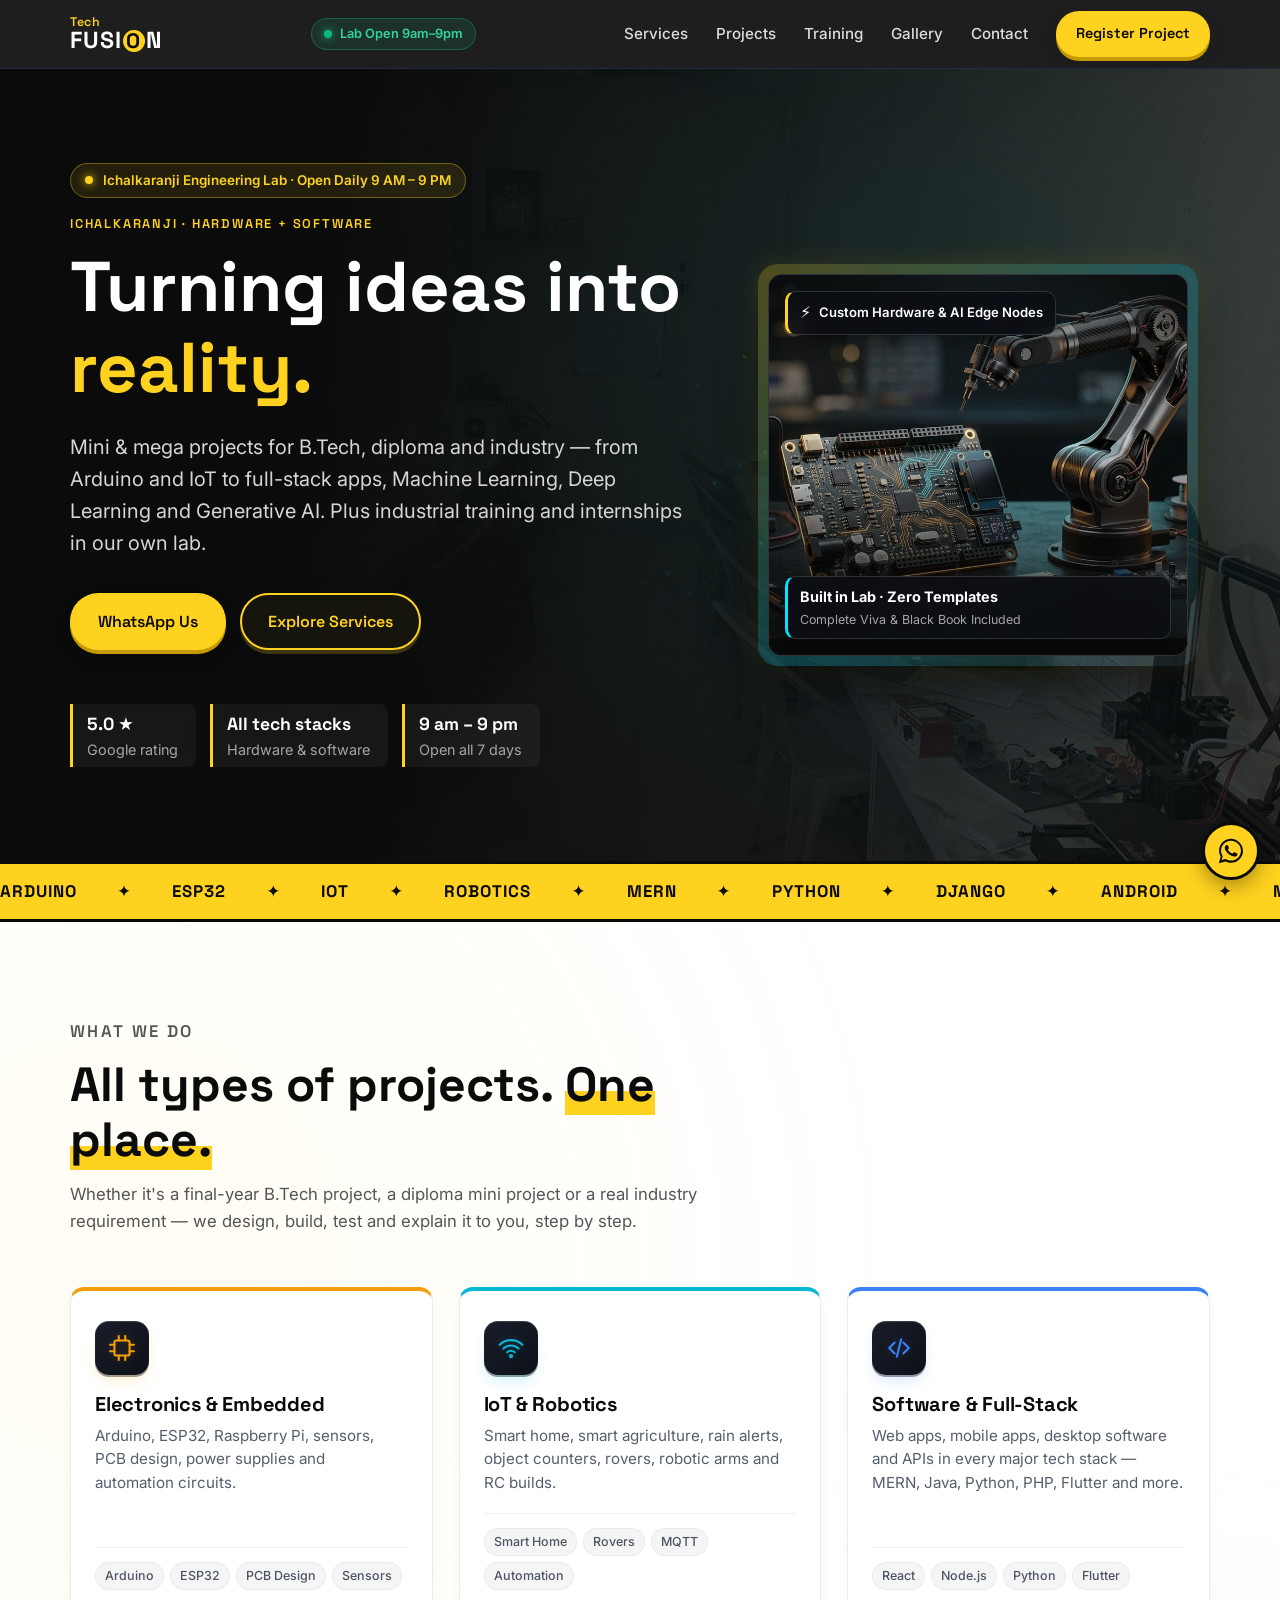
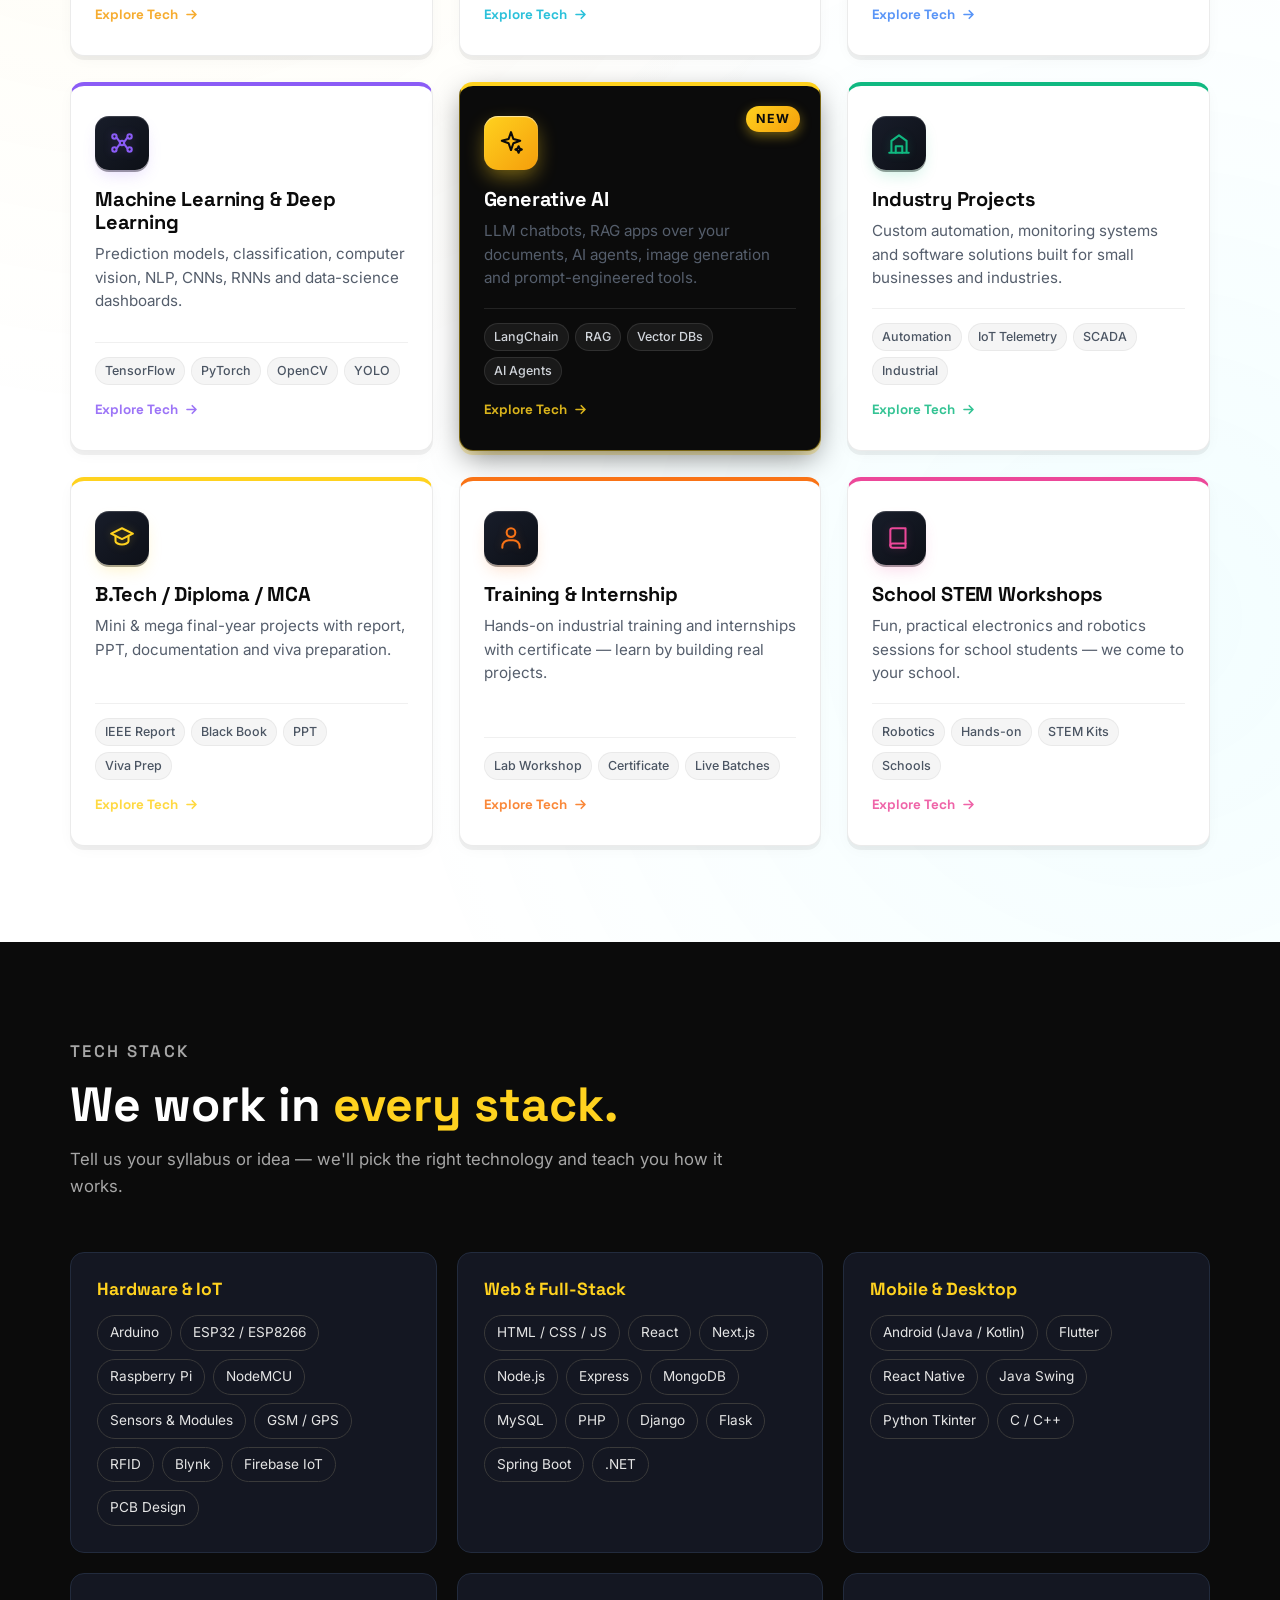
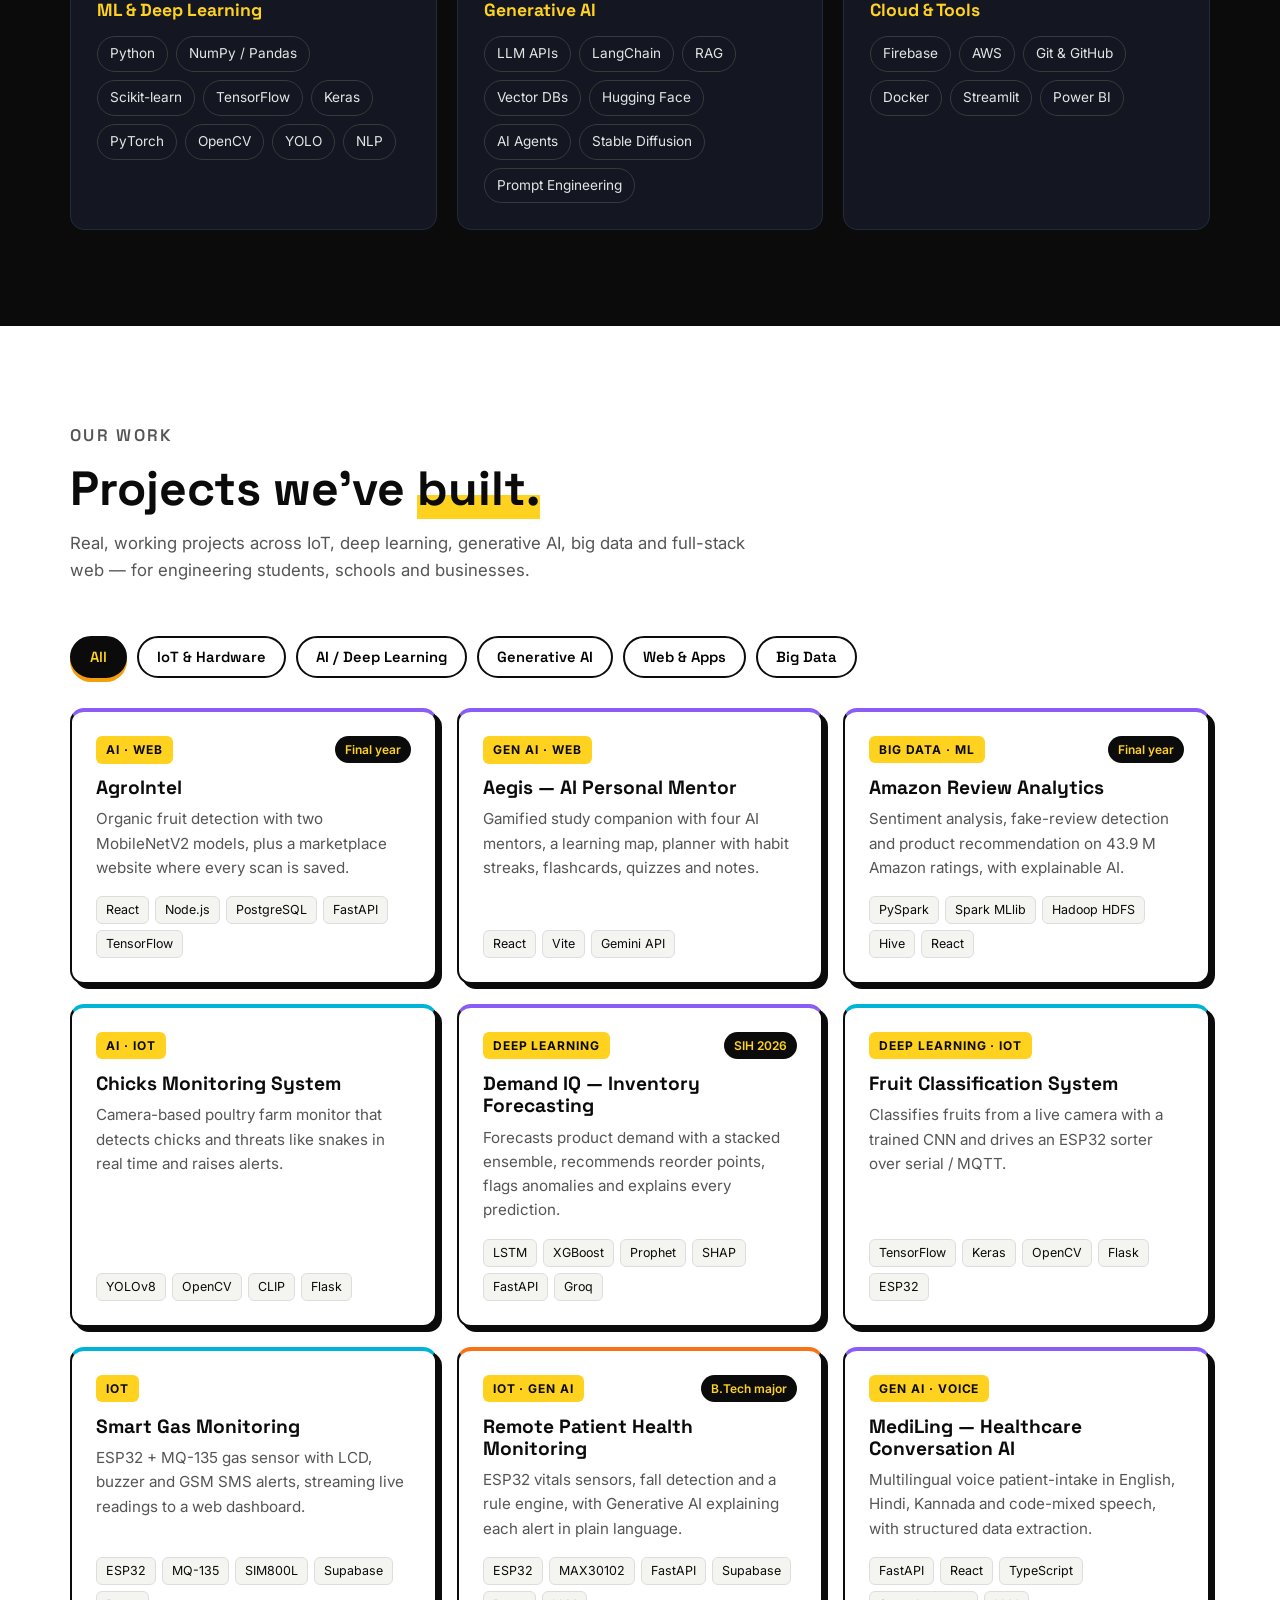
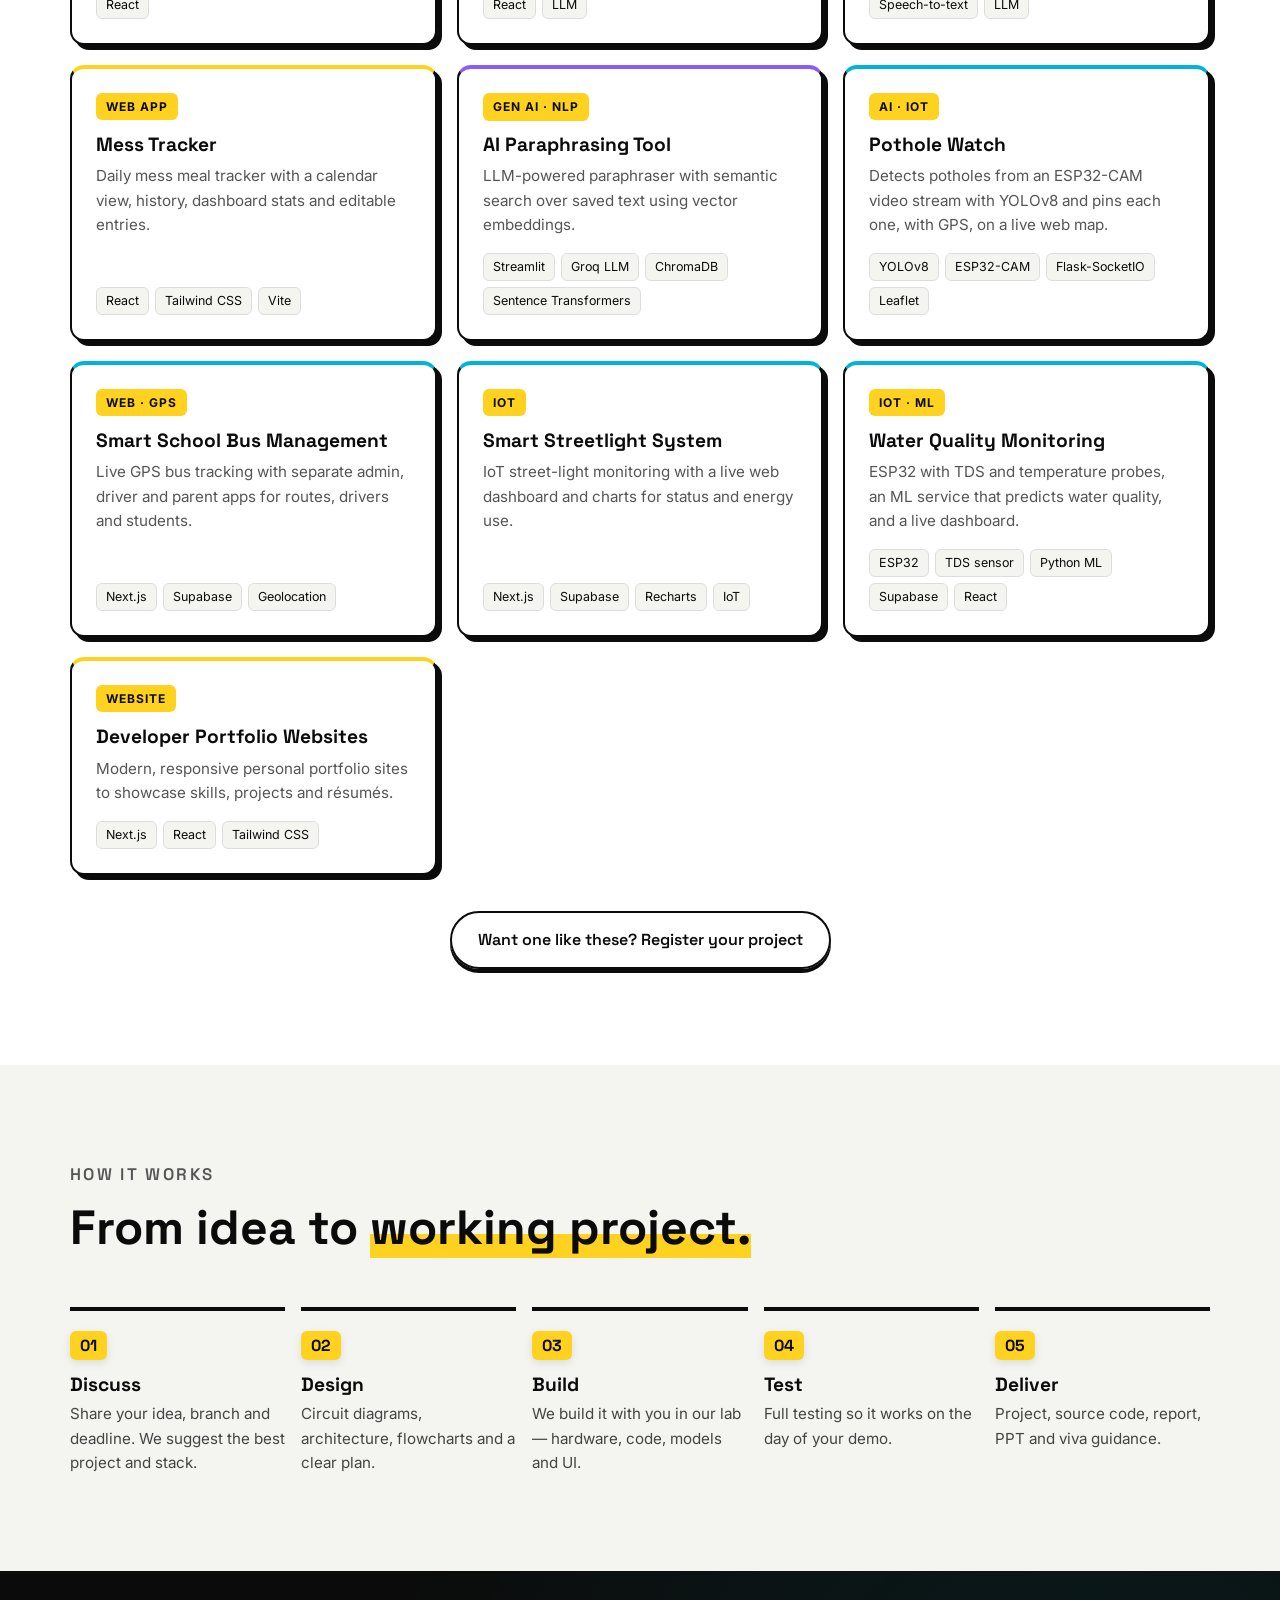
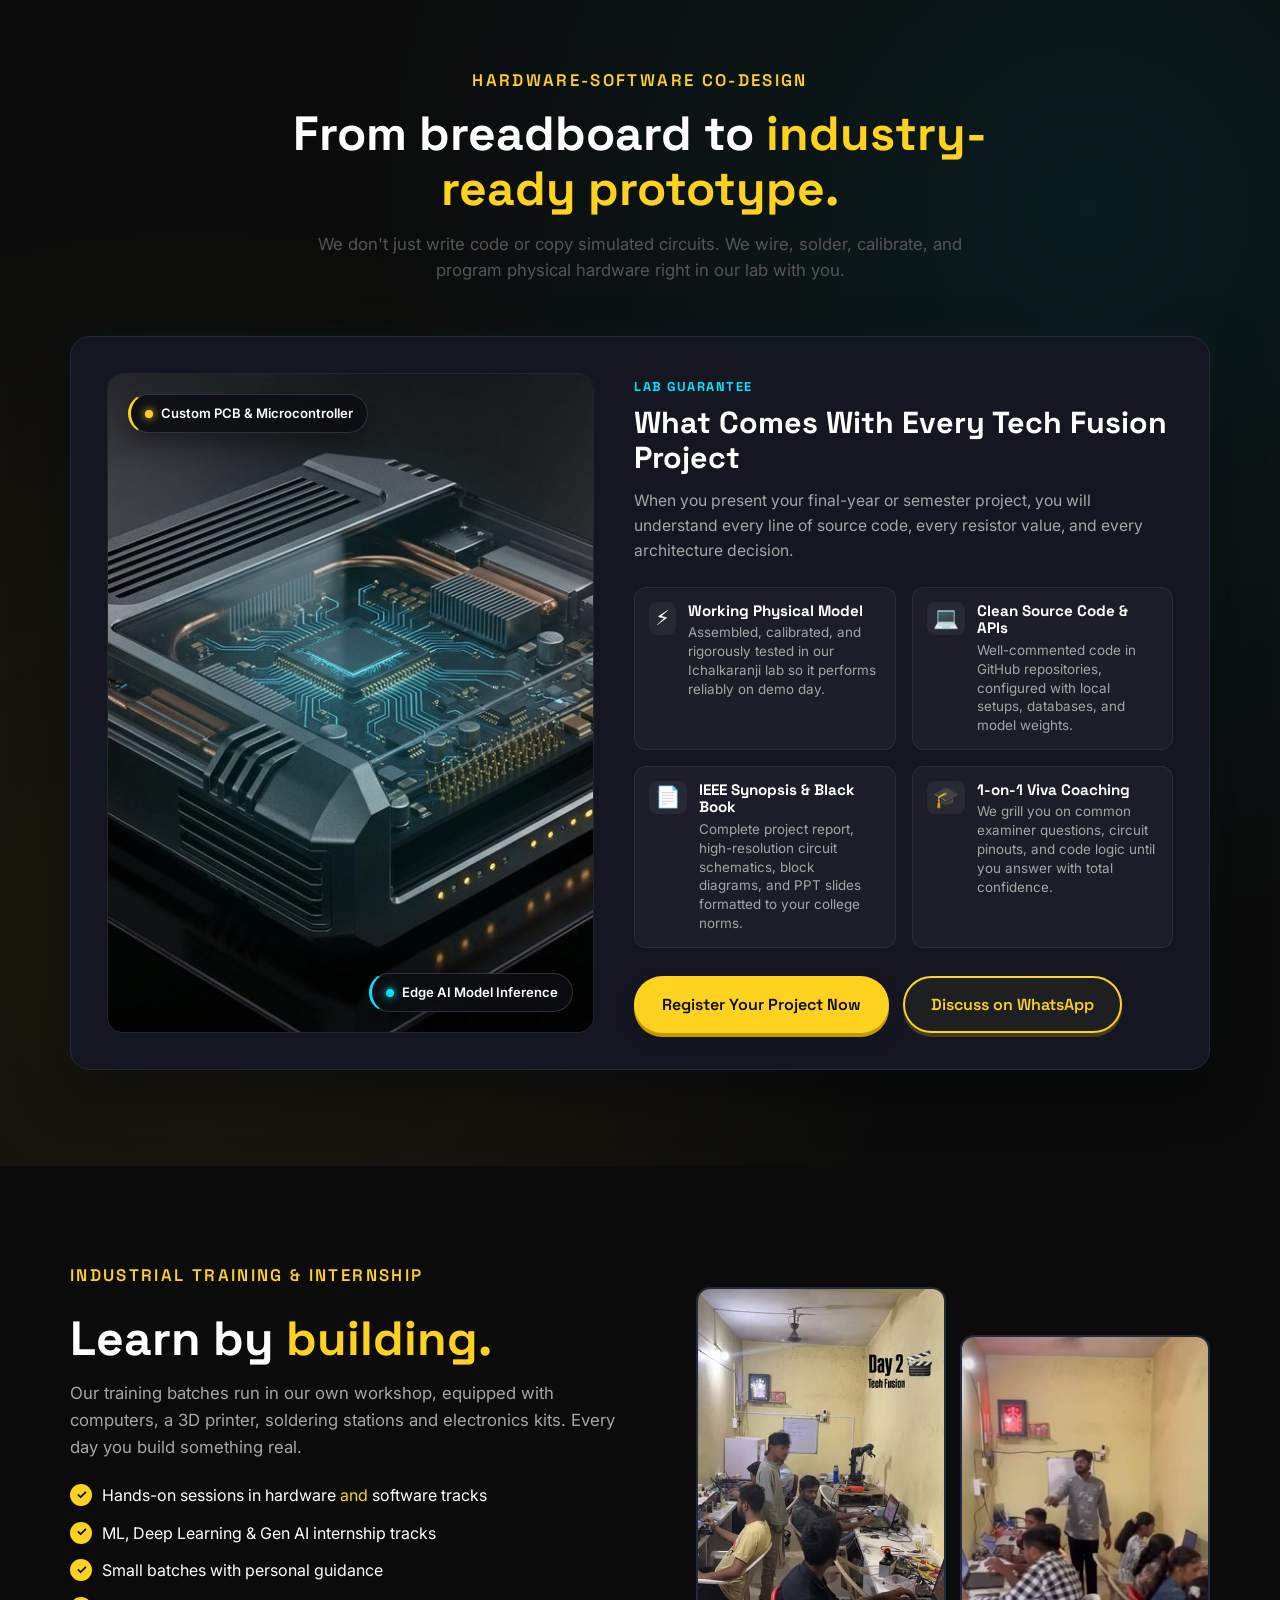
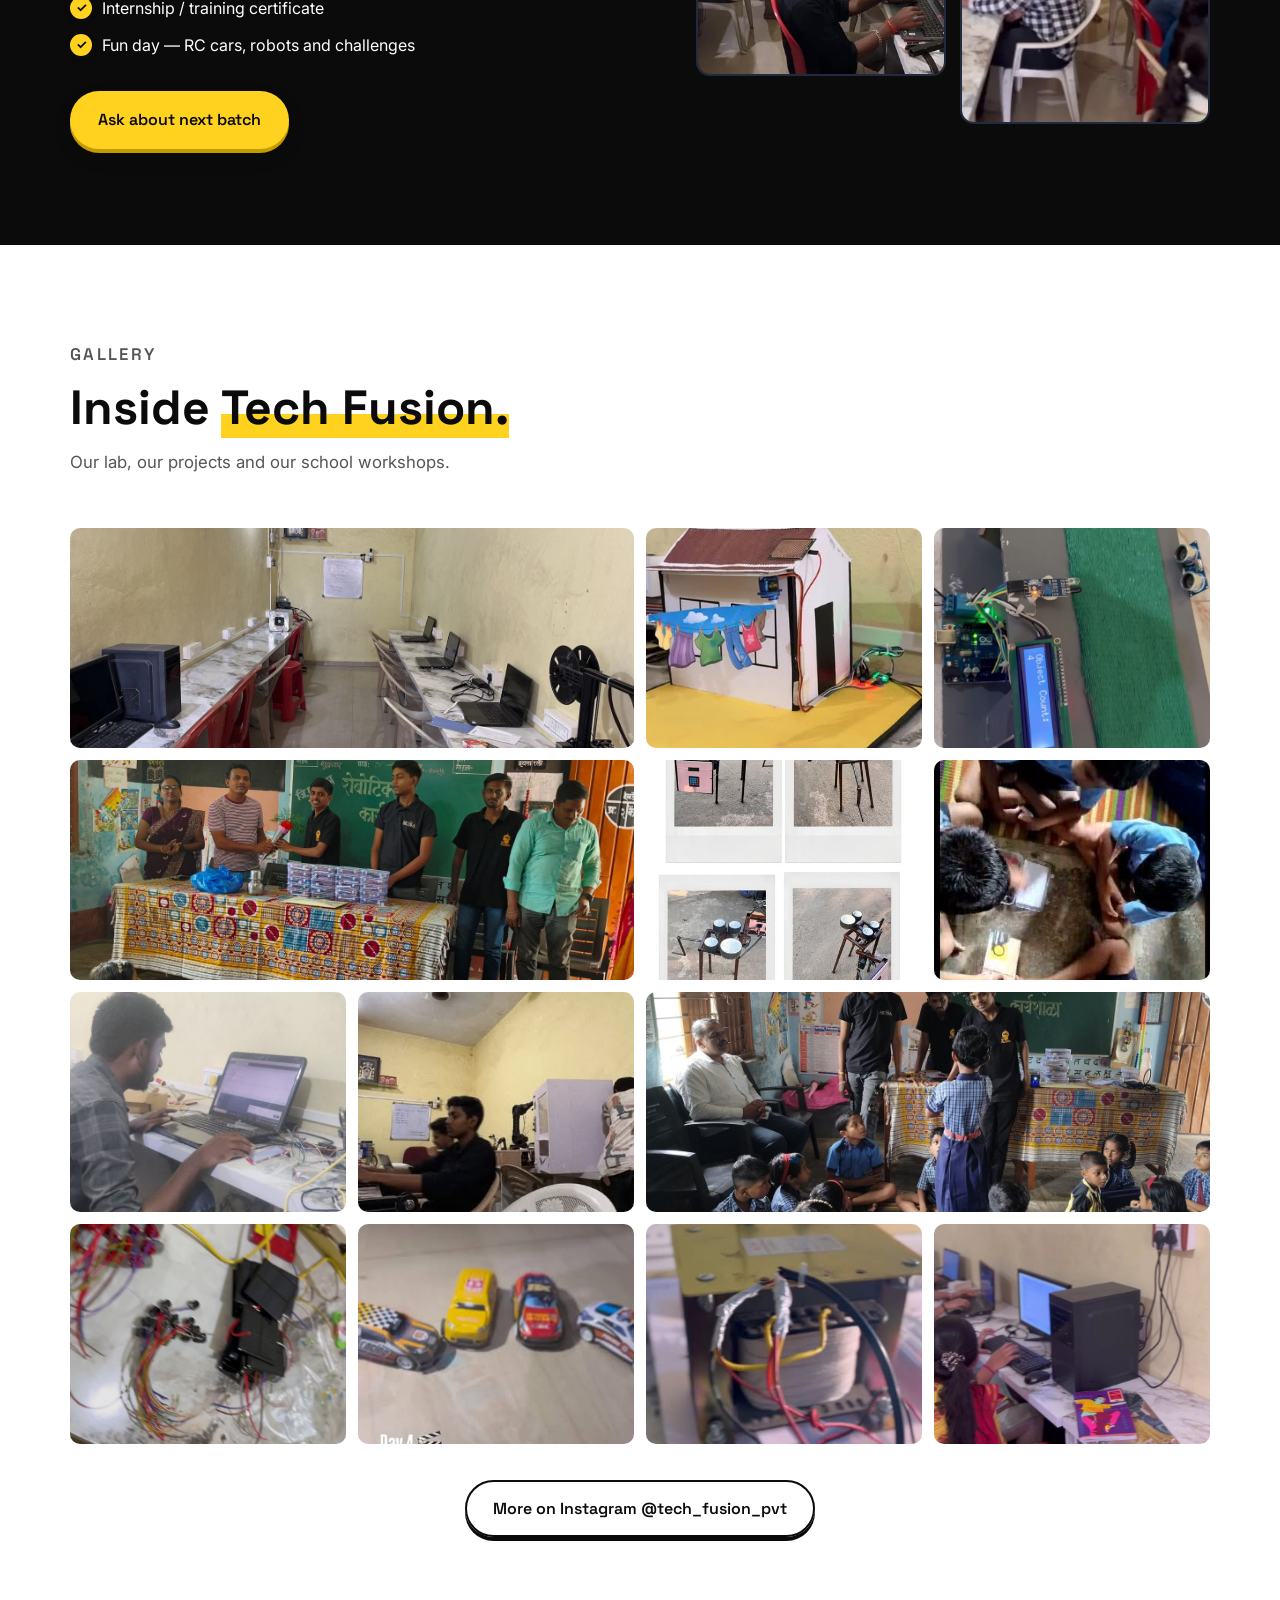
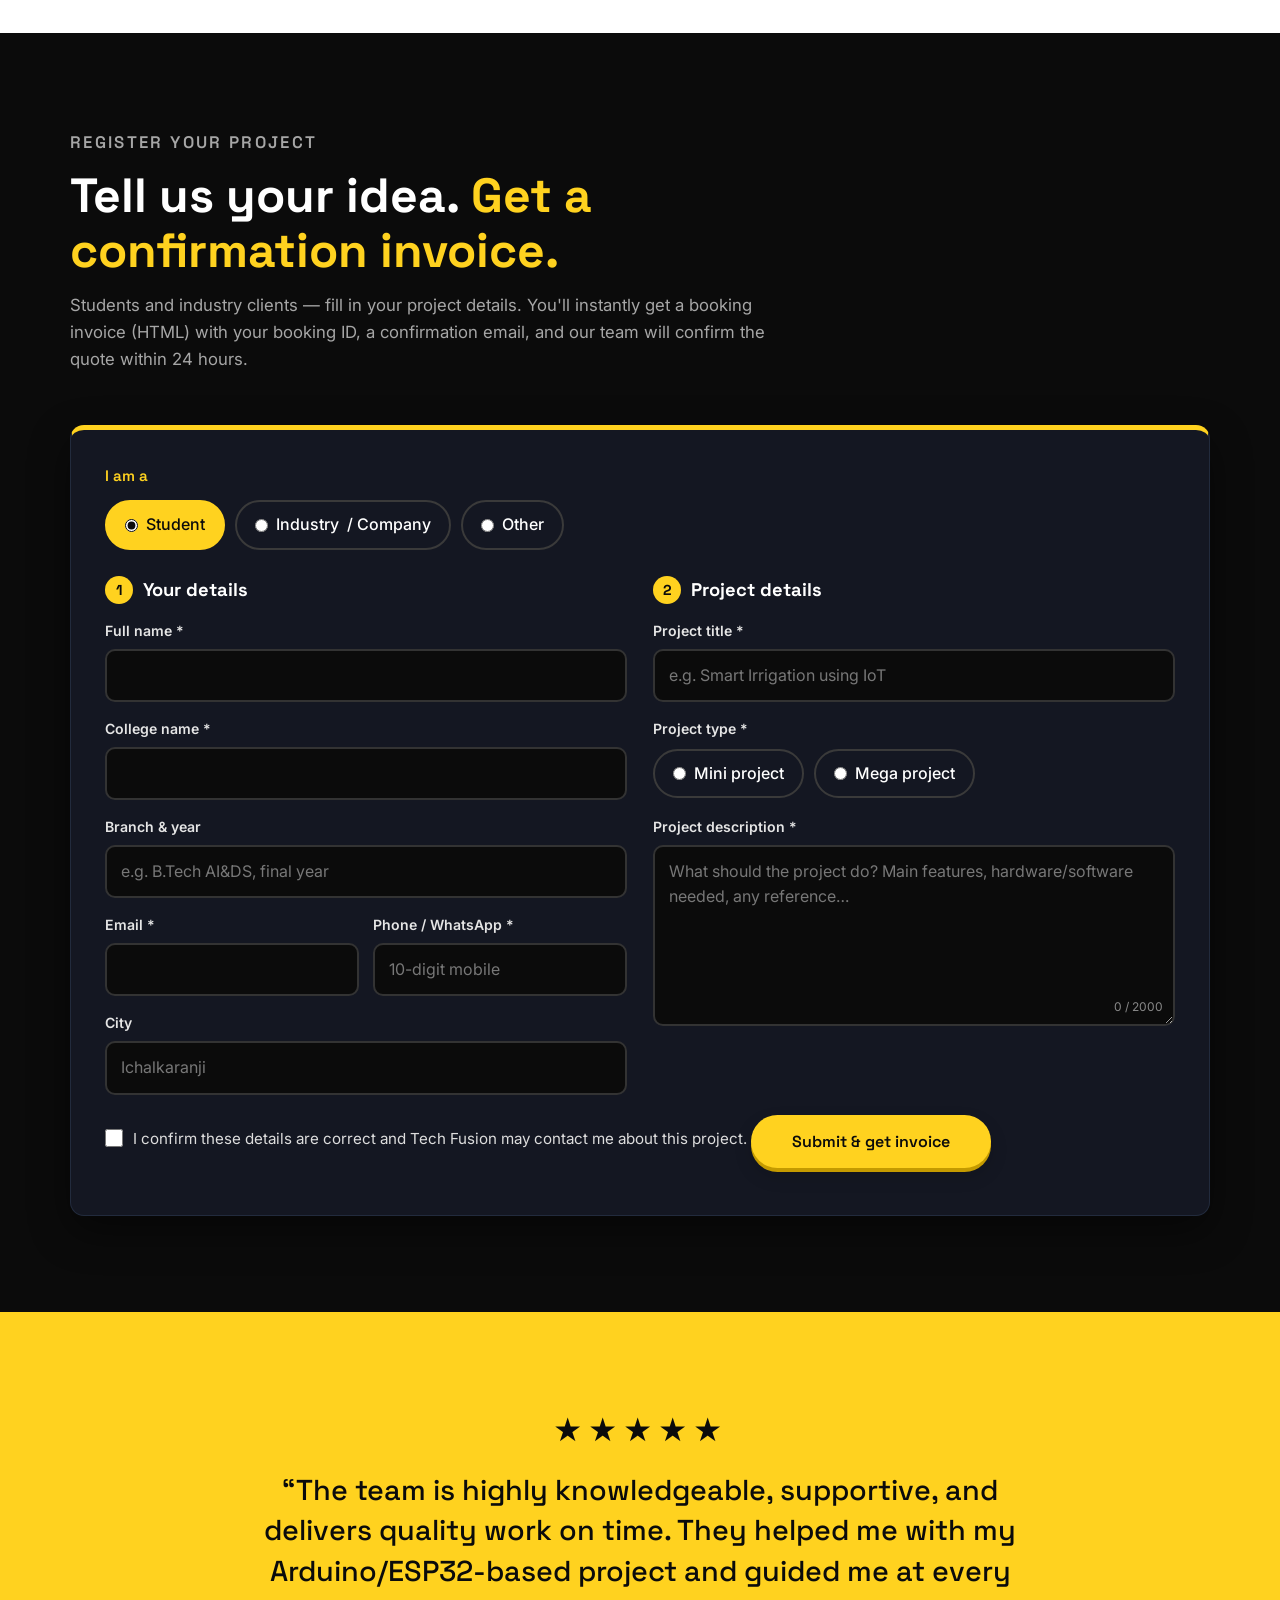
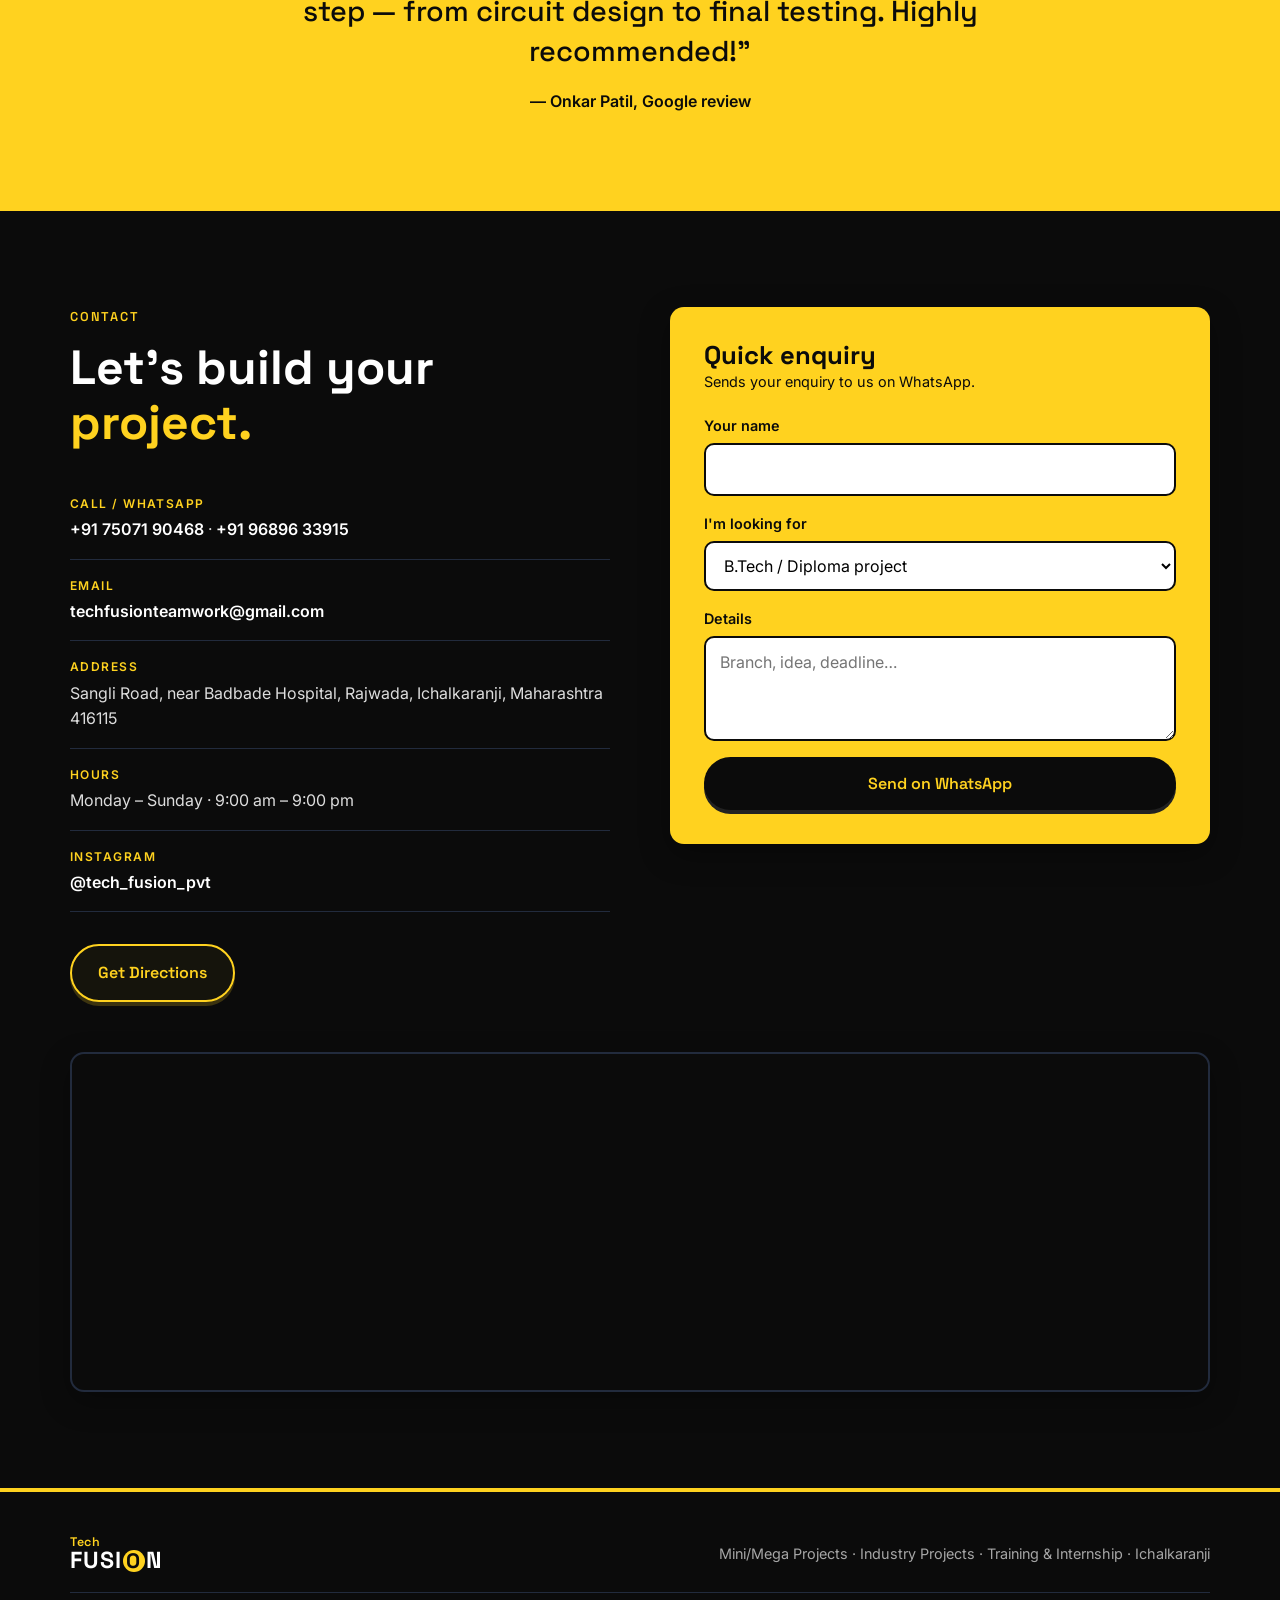
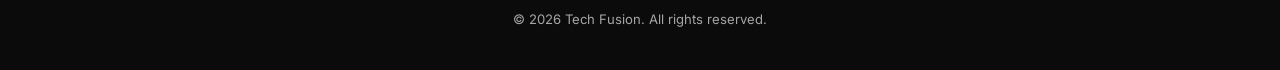
==== commit e275e790: "Redesign service cards with colour accents and topic tags Each service card gets its own accent colo" ====
--- a/index.html
+++ b/index.html
@@ -11,7 +11,7 @@
   <link rel="preconnect" href="https://fonts.googleapis.com">
   <link rel="preconnect" href="https://fonts.gstatic.com" crossorigin>
   <link href="https://fonts.googleapis.com/css2?family=Inter:wght@400;500;600&family=Space+Grotesk:wght@500;600;700&display=swap" rel="stylesheet">
-  <link rel="stylesheet" href="styles.css?v=10">
+  <link rel="stylesheet" href="styles.css?v=11">
 </head>
 <body>
 
@@ -104,69 +104,113 @@
       </div>
 
       <div class="cards">
-        <article class="card" data-tilt>
+        <article class="card card-electronics" data-tilt>
           <div class="card-icon">
             <svg viewBox="0 0 24 24"><rect x="5" y="5" width="14" height="14" rx="2"/><path d="M9 1v4M15 1v4M9 19v4M15 19v4M1 9h4M1 15h4M19 9h4M19 15h4"/></svg>
           </div>
           <h3>Electronics &amp; Embedded</h3>
           <p>Arduino, ESP32, Raspberry Pi, sensors, PCB design, power supplies and automation circuits.</p>
-        </article>
-        <article class="card" data-tilt>
+          <div class="card-pills">
+            <span>Arduino</span><span>ESP32</span><span>PCB Design</span><span>Sensors</span>
+          </div>
+          <div class="card-action"><span>Explore Tech</span><svg viewBox="0 0 20 20" aria-hidden="true"><path d="M4 10h12M11 5l5 5-5 5"/></svg></div>
+        </article>
+
+        <article class="card card-iot" data-tilt>
           <div class="card-icon">
             <svg viewBox="0 0 24 24"><path d="M5 12.5a10 10 0 0 1 14 0M8.5 16a5 5 0 0 1 7 0"/><circle cx="12" cy="19.5" r="1"/><path d="M1.5 9a15 15 0 0 1 21 0"/></svg>
           </div>
           <h3>IoT &amp; Robotics</h3>
           <p>Smart home, smart agriculture, rain alerts, object counters, rovers, robotic arms and RC builds.</p>
-        </article>
-        <article class="card" data-tilt>
+          <div class="card-pills">
+            <span>Smart Home</span><span>Rovers</span><span>MQTT</span><span>Automation</span>
+          </div>
+          <div class="card-action"><span>Explore Tech</span><svg viewBox="0 0 20 20" aria-hidden="true"><path d="M4 10h12M11 5l5 5-5 5"/></svg></div>
+        </article>
+
+        <article class="card card-software" data-tilt>
           <div class="card-icon">
             <svg viewBox="0 0 24 24"><path d="M8 7l-5 5 5 5M16 7l5 5-5 5M14 4l-4 16"/></svg>
           </div>
           <h3>Software &amp; Full-Stack</h3>
           <p>Web apps, mobile apps, desktop software and APIs in every major tech stack — MERN, Java, Python, PHP, Flutter and more.</p>
-        </article>
-        <article class="card" data-tilt>
+          <div class="card-pills">
+            <span>React</span><span>Node.js</span><span>Python</span><span>Flutter</span>
+          </div>
+          <div class="card-action"><span>Explore Tech</span><svg viewBox="0 0 20 20" aria-hidden="true"><path d="M4 10h12M11 5l5 5-5 5"/></svg></div>
+        </article>
+
+        <article class="card card-ml" data-tilt>
           <div class="card-icon">
             <svg viewBox="0 0 24 24"><circle cx="5" cy="6" r="2"/><circle cx="5" cy="18" r="2"/><circle cx="12" cy="12" r="2"/><circle cx="19" cy="6" r="2"/><circle cx="19" cy="18" r="2"/><path d="M7 7l3 4M7 17l3-4M14 11l3-4M14 13l3 4"/></svg>
           </div>
           <h3>Machine Learning &amp; Deep Learning</h3>
           <p>Prediction models, classification, computer vision, NLP, CNNs, RNNs and data-science dashboards.</p>
-        </article>
-        <article class="card card-featured" data-tilt>
+          <div class="card-pills">
+            <span>TensorFlow</span><span>PyTorch</span><span>OpenCV</span><span>YOLO</span>
+          </div>
+          <div class="card-action"><span>Explore Tech</span><svg viewBox="0 0 20 20" aria-hidden="true"><path d="M4 10h12M11 5l5 5-5 5"/></svg></div>
+        </article>
+
+        <article class="card card-featured card-genai" data-tilt>
           <div class="card-icon">
             <svg viewBox="0 0 24 24"><path d="M12 2l2.2 6.3L20.5 10l-6.3 2.2L12 18.5l-2.2-6.3L3.5 10l6.3-1.7z"/><path d="M19 15l.9 2.1L22 18l-2.1.9L19 21l-.9-2.1L16 18l2.1-.9z"/></svg>
           </div>
           <h3>Generative AI</h3>
           <p>LLM chatbots, RAG apps over your documents, AI agents, image generation and prompt-engineered tools.</p>
           <span class="tag">New</span>
-        </article>
-        <article class="card" data-tilt>
+          <div class="card-pills">
+            <span>LangChain</span><span>RAG</span><span>Vector DBs</span><span>AI Agents</span>
+          </div>
+          <div class="card-action"><span>Explore Tech</span><svg viewBox="0 0 20 20" aria-hidden="true"><path d="M4 10h12M11 5l5 5-5 5"/></svg></div>
+        </article>
+
+        <article class="card card-industry" data-tilt>
           <div class="card-icon">
             <svg viewBox="0 0 24 24"><path d="M3 21h18M5 21V10l7-5 7 5v11"/><path d="M9 21v-6h6v6"/></svg>
           </div>
           <h3>Industry Projects</h3>
           <p>Custom automation, monitoring systems and software solutions built for small businesses and industries.</p>
-        </article>
-        <article class="card" data-tilt>
+          <div class="card-pills">
+            <span>Automation</span><span>IoT Telemetry</span><span>SCADA</span><span>Industrial</span>
+          </div>
+          <div class="card-action"><span>Explore Tech</span><svg viewBox="0 0 20 20" aria-hidden="true"><path d="M4 10h12M11 5l5 5-5 5"/></svg></div>
+        </article>
+
+        <article class="card card-degree" data-tilt>
           <div class="card-icon">
             <svg viewBox="0 0 24 24"><path d="M2 8l10-5 10 5-10 5z"/><path d="M6 10v5c0 1.5 3 3 6 3s6-1.5 6-3v-5"/></svg>
           </div>
           <h3>B.Tech / Diploma / MCA</h3>
           <p>Mini &amp; mega final-year projects with report, PPT, documentation and viva preparation.</p>
-        </article>
-        <article class="card" data-tilt>
+          <div class="card-pills">
+            <span>IEEE Report</span><span>Black Book</span><span>PPT</span><span>Viva Prep</span>
+          </div>
+          <div class="card-action"><span>Explore Tech</span><svg viewBox="0 0 20 20" aria-hidden="true"><path d="M4 10h12M11 5l5 5-5 5"/></svg></div>
+        </article>
+
+        <article class="card card-training" data-tilt>
           <div class="card-icon">
             <svg viewBox="0 0 24 24"><circle cx="12" cy="7" r="4"/><path d="M4 21v-1a6 6 0 0 1 6-6h4a6 6 0 0 1 6 6v1"/></svg>
           </div>
           <h3>Training &amp; Internship</h3>
           <p>Hands-on industrial training and internships with certificate — learn by building real projects.</p>
-        </article>
-        <article class="card" data-tilt>
+          <div class="card-pills">
+            <span>Lab Workshop</span><span>Certificate</span><span>Live Batches</span>
+          </div>
+          <div class="card-action"><span>Explore Tech</span><svg viewBox="0 0 20 20" aria-hidden="true"><path d="M4 10h12M11 5l5 5-5 5"/></svg></div>
+        </article>
+
+        <article class="card card-stem" data-tilt>
           <div class="card-icon">
             <svg viewBox="0 0 24 24"><path d="M4 19V5a2 2 0 0 1 2-2h12v18H6a2 2 0 0 1-2-2z"/><path d="M4 19a2 2 0 0 1 2-2h12"/></svg>
           </div>
           <h3>School STEM Workshops</h3>
           <p>Fun, practical electronics and robotics sessions for school students — we come to your school.</p>
+          <div class="card-pills">
+            <span>Robotics</span><span>Hands-on</span><span>STEM Kits</span><span>Schools</span>
+          </div>
+          <div class="card-action"><span>Explore Tech</span><svg viewBox="0 0 20 20" aria-hidden="true"><path d="M4 10h12M11 5l5 5-5 5"/></svg></div>
         </article>
       </div>
     </div>
--- a/styles.css
+++ b/styles.css
@@ -412,45 +412,238 @@
 .section-dark .section-head p { color: var(--gray); }
 .section:not(.section-dark):not(.section-prototype) .hl { color: var(--black); background: linear-gradient(transparent 60%, var(--yellow) 60%); }
 
-/* Service cards with 3D depth */
-.cards { display: grid; grid-template-columns: repeat(3, 1fr); gap: 24px; }
+/* Service cards with 3D depth, rich domain colors, and tactile micro-pills */
+#services {
+  position: relative;
+  background: radial-gradient(circle at 10% 20%, rgba(255, 210, 31, 0.05) 0%, transparent 45%),
+              radial-gradient(circle at 90% 80%, rgba(0, 229, 255, 0.05) 0%, transparent 45%),
+              #ffffff;
+}
+
+.cards { display: grid; grid-template-columns: repeat(3, 1fr); gap: 26px; }
+
 .card {
+  --card-accent: var(--yellow-dark);
+  --card-glow: rgba(245, 158, 11, 0.2);
+  --card-stroke: var(--yellow);
   position: relative;
-  background: var(--gray-light);
-  border: 2px solid transparent;
+  background: #ffffff;
+  border: 1.5px solid rgba(11, 11, 11, 0.08);
+  border-top: 4px solid var(--card-accent);
   border-radius: var(--radius);
-  padding: 30px 26px;
+  padding: 30px 24px;
+  display: flex;
+  flex-direction: column;
   transform-style: preserve-3d;
-  transition: transform .25s cubic-bezier(0.2,0.8,0.2,1), border-color .2s, background .2s, box-shadow .25s;
-}
+  box-shadow: 0 4px 16px -2px rgba(0, 0, 0, 0.04), 0 4px 0 rgba(11, 11, 11, 0.06);
+  transition: transform .25s cubic-bezier(0.2, 0.8, 0.2, 1), border-color .2s, box-shadow .25s, background .2s;
+}
+
 .card:hover {
-  transform: translateY(-5px);
-  border-color: var(--black);
-  background: var(--white);
-  box-shadow: 0 16px 30px -10px rgba(0,0,0,.12), 0 4px 0 var(--black);
-}
-.card h3 { font-size: 1.25rem; margin: 18px 0 8px; transform: translateZ(10px); }
-.card p { color: #555; font-size: .97rem; transform: translateZ(5px); }
+  transform: translateY(-8px) scale3d(1.015, 1.015, 1.015);
+  border-color: rgba(11, 11, 11, 0.2);
+  border-top-color: var(--card-accent);
+  box-shadow: 0 20px 38px -8px var(--card-glow), 0 5px 0 var(--card-accent);
+}
+
+/* Individual domain color signatures */
+.card-electronics {
+  --card-accent: #f59e0b;
+  --card-glow: rgba(245, 158, 11, 0.22);
+  --card-stroke: #f59e0b;
+}
+
+.card-iot {
+  --card-accent: #06b6d4;
+  --card-glow: rgba(6, 182, 212, 0.22);
+  --card-stroke: #06b6d4;
+}
+
+.card-software {
+  --card-accent: #3b82f6;
+  --card-glow: rgba(59, 130, 246, 0.22);
+  --card-stroke: #3b82f6;
+}
+
+.card-ml {
+  --card-accent: #8b5cf6;
+  --card-glow: rgba(139, 92, 246, 0.22);
+  --card-stroke: #8b5cf6;
+}
+
+.card-industry {
+  --card-accent: #10b981;
+  --card-glow: rgba(16, 185, 129, 0.22);
+  --card-stroke: #10b981;
+}
+
+.card-degree {
+  --card-accent: #ffd21f;
+  --card-glow: rgba(255, 210, 31, 0.25);
+  --card-stroke: #ffd21f;
+}
+
+.card-training {
+  --card-accent: #f97316;
+  --card-glow: rgba(249, 115, 22, 0.22);
+  --card-stroke: #f97316;
+}
+
+.card-stem {
+  --card-accent: #ec4899;
+  --card-glow: rgba(236, 72, 153, 0.22);
+  --card-stroke: #ec4899;
+}
+
+/* Featured Generative AI Card */
+.card-featured {
+  --card-accent: var(--yellow);
+  --card-glow: rgba(255, 210, 31, 0.35);
+  --card-stroke: var(--black);
+  background: var(--black);
+  color: var(--white);
+  border: 1.5px solid rgba(255, 210, 31, 0.45);
+  border-top: 4px solid var(--yellow);
+  box-shadow: 0 10px 30px -5px rgba(0, 0, 0, 0.5), 0 4px 0 rgba(255, 210, 31, 0.3);
+}
+
+.card-featured p { color: #b8c0cc; }
+
+.card-featured:hover {
+  background: var(--black-2);
+  border-color: var(--yellow);
+  box-shadow: 0 22px 45px -8px rgba(255, 210, 31, 0.3), 0 5px 0 var(--yellow);
+}
+
+.card-genai .tag {
+  background: linear-gradient(135deg, var(--yellow) 0%, #f59e0b 100%);
+  color: var(--black);
+  box-shadow: 0 4px 12px rgba(255, 210, 31, 0.4);
+}
+
+/* 3D Icon Pedestal */
 .card-icon {
-  width: 52px;
-  height: 52px;
-  border-radius: 12px;
-  background: var(--black);
+  width: 54px;
+  height: 54px;
+  border-radius: 14px;
+  background: linear-gradient(135deg, #181d2a 0%, #0d1017 100%);
   display: grid;
   place-items: center;
-  box-shadow: 0 6px 14px rgba(0,0,0,.15);
-  transform: translateZ(15px);
-  transition: transform .2s;
-}
+  box-shadow: 0 8px 16px -4px var(--card-glow), inset 0 1px 1px rgba(255, 255, 255, 0.18), 0 2px 0 rgba(0, 0, 0, 0.4);
+  transform: translateZ(16px);
+  transition: transform .25s ease, box-shadow .25s ease;
+}
+
 .card:hover .card-icon {
-  transform: translateZ(20px) scale(1.06);
-}
-.card-icon svg { width: 26px; height: 26px; fill: none; stroke: var(--yellow); stroke-width: 1.8; stroke-linecap: round; stroke-linejoin: round; }
-.card-featured { background: var(--black); color: var(--white); border-color: rgba(255, 210, 31, 0.35); }
-.card-featured p { color: var(--gray); }
-.card-featured .card-icon { background: var(--yellow); box-shadow: 0 6px 18px rgba(255, 210, 31, 0.35); }
-.card-featured .card-icon svg { stroke: var(--black); }
-.card-featured:hover { background: var(--black-2); border-color: var(--yellow); box-shadow: 0 16px 30px -10px rgba(0,0,0,.5), 0 4px 0 var(--yellow); }
+  transform: translateZ(26px) scale(1.08);
+  box-shadow: 0 12px 22px -3px var(--card-glow), inset 0 1px 1px rgba(255, 255, 255, 0.35);
+}
+
+.card-icon svg {
+  width: 26px;
+  height: 26px;
+  fill: none;
+  stroke: var(--card-stroke);
+  stroke-width: 1.9;
+  stroke-linecap: round;
+  stroke-linejoin: round;
+  filter: drop-shadow(0 0 4px var(--card-glow));
+}
+
+.card-featured .card-icon {
+  background: linear-gradient(135deg, var(--yellow) 0%, #f59e0b 100%);
+  box-shadow: 0 8px 20px -2px rgba(255, 210, 31, 0.45), inset 0 1px 1px rgba(255, 255, 255, 0.6);
+}
+
+.card-featured .card-icon svg {
+  stroke: var(--black);
+  filter: none;
+}
+
+/* Card Typography & Layout */
+.card h3 {
+  font-size: 1.25rem;
+  margin: 18px 0 8px;
+  transform: translateZ(12px);
+  color: inherit;
+  font-weight: 700;
+  letter-spacing: -0.01em;
+}
+
+.card p {
+  color: #555e6c;
+  font-size: .95rem;
+  line-height: 1.55;
+  transform: translateZ(8px);
+  flex-grow: 1;
+}
+
+/* Micro-pills inside cards */
+.card-pills {
+  display: flex;
+  flex-wrap: wrap;
+  gap: 6px;
+  margin-top: 18px;
+  padding-top: 14px;
+  border-top: 1px solid rgba(0, 0, 0, 0.06);
+  transform: translateZ(6px);
+}
+
+.card-featured .card-pills {
+  border-top-color: rgba(255, 255, 255, 0.1);
+}
+
+.card-pills span {
+  font-size: .78rem;
+  font-weight: 500;
+  padding: 3px 9px;
+  border-radius: 999px;
+  background: rgba(0, 0, 0, 0.04);
+  color: #4b5563;
+  border: 1px solid rgba(0, 0, 0, 0.05);
+  transition: background .15s, color .15s, border-color .15s;
+}
+
+.card-featured .card-pills span {
+  background: rgba(255, 255, 255, 0.06);
+  color: #d1d5db;
+  border-color: rgba(255, 255, 255, 0.1);
+}
+
+.card:hover .card-pills span {
+  border-color: var(--card-accent);
+  color: inherit;
+}
+
+/* Action cue at card bottom */
+.card-action {
+  display: inline-flex;
+  align-items: center;
+  gap: 6px;
+  font-family: var(--font-head);
+  font-size: .84rem;
+  font-weight: 700;
+  color: var(--card-accent);
+  margin-top: 14px;
+  transform: translateZ(10px);
+  opacity: .85;
+  transition: opacity .15s, transform .15s;
+}
+
+.card:hover .card-action {
+  opacity: 1;
+  transform: translateZ(14px) translateX(3px);
+}
+
+.card-action svg {
+  width: 15px;
+  height: 15px;
+  fill: none;
+  stroke: currentColor;
+  stroke-width: 2.2;
+  stroke-linecap: round;
+  stroke-linejoin: round;
+}
 
 .tag {
   position: absolute;
@@ -458,7 +651,7 @@
   right: 20px;
   background: var(--yellow);
   color: var(--black);
-  font-size: .75rem;
+  font-size: .78rem;
   font-weight: 700;
   padding: 3px 10px;
   border-radius: 999px;
@@ -1004,6 +1197,7 @@
   .hero-render-img { height: 260px; }
   .prototype-img { min-height: 240px; }
   .cards, .stack-grid, .steps, .projects { grid-template-columns: 1fr; }
+  .card { padding: 24px 20px; }
   .reg-row { grid-template-columns: 1fr; gap: 0; }
   .register { padding: 24px 18px; }
   .reg-submit { width: 100%; min-width: 0; }
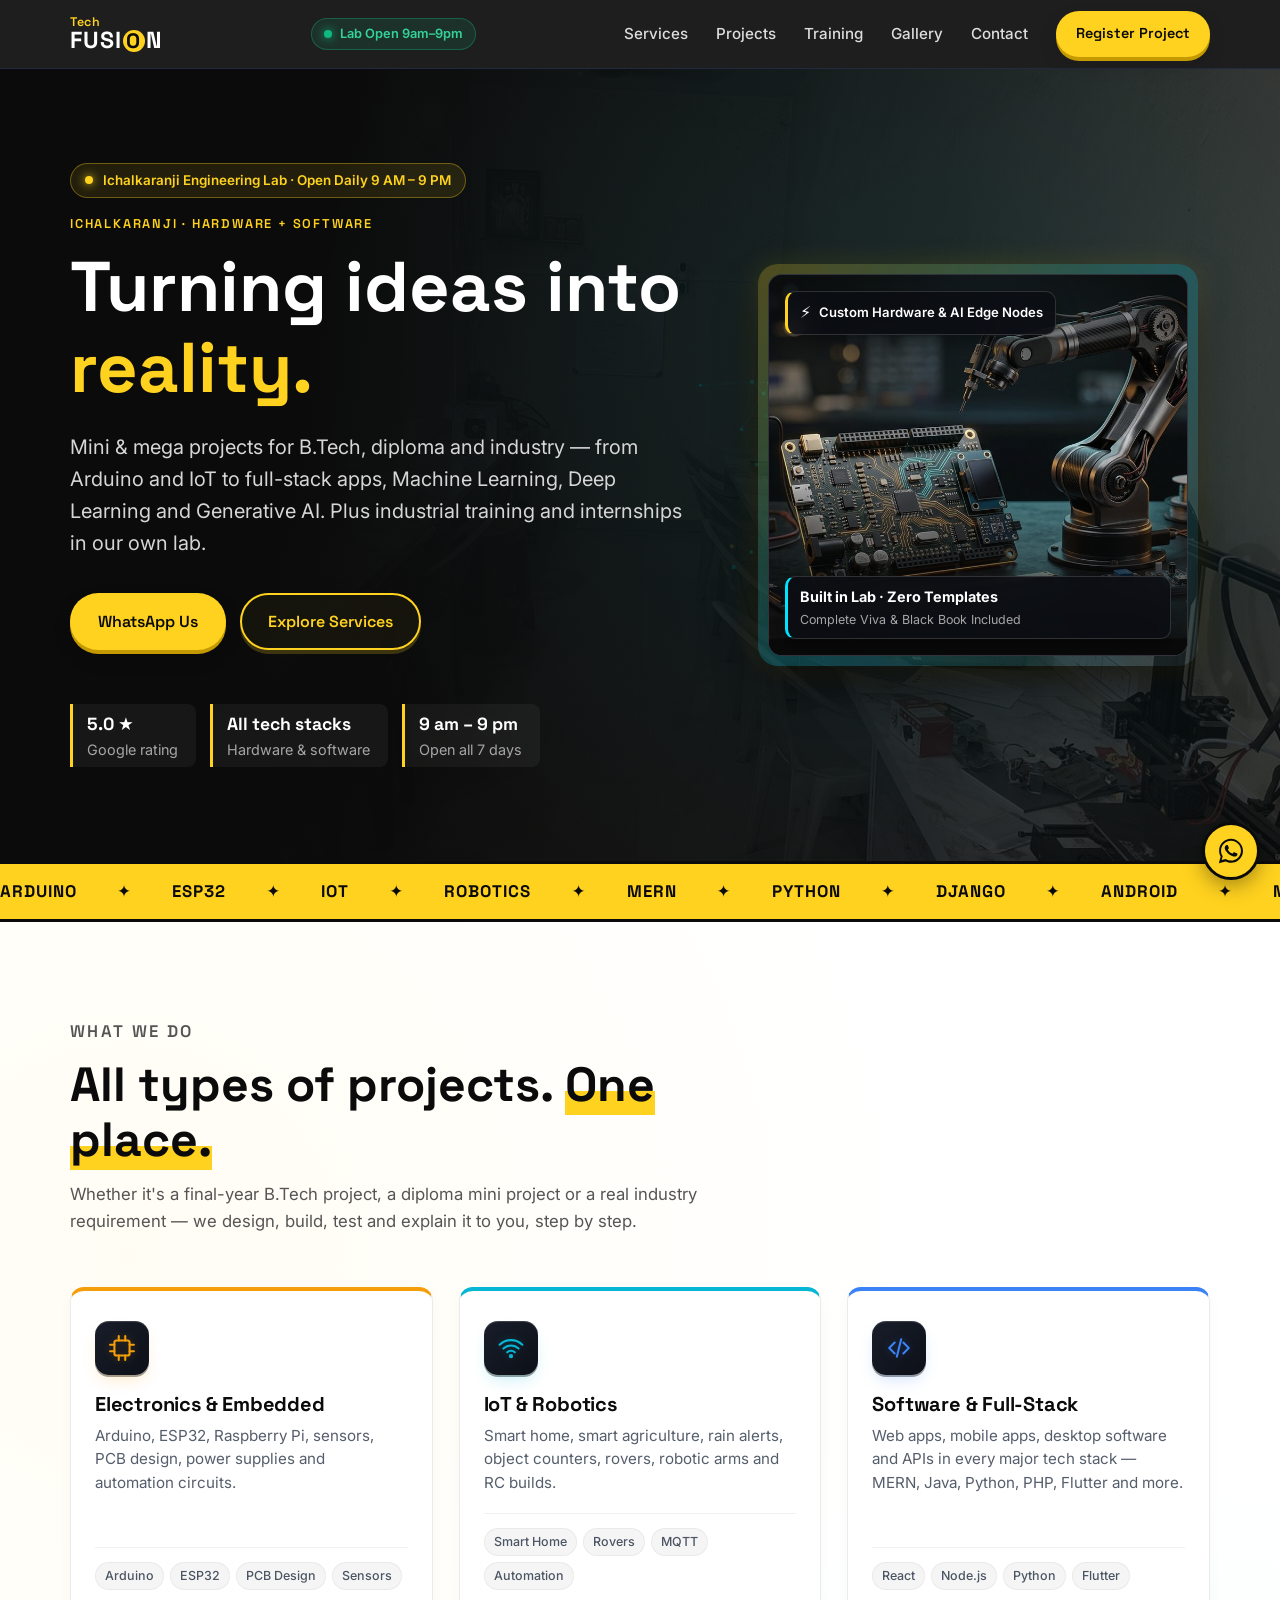
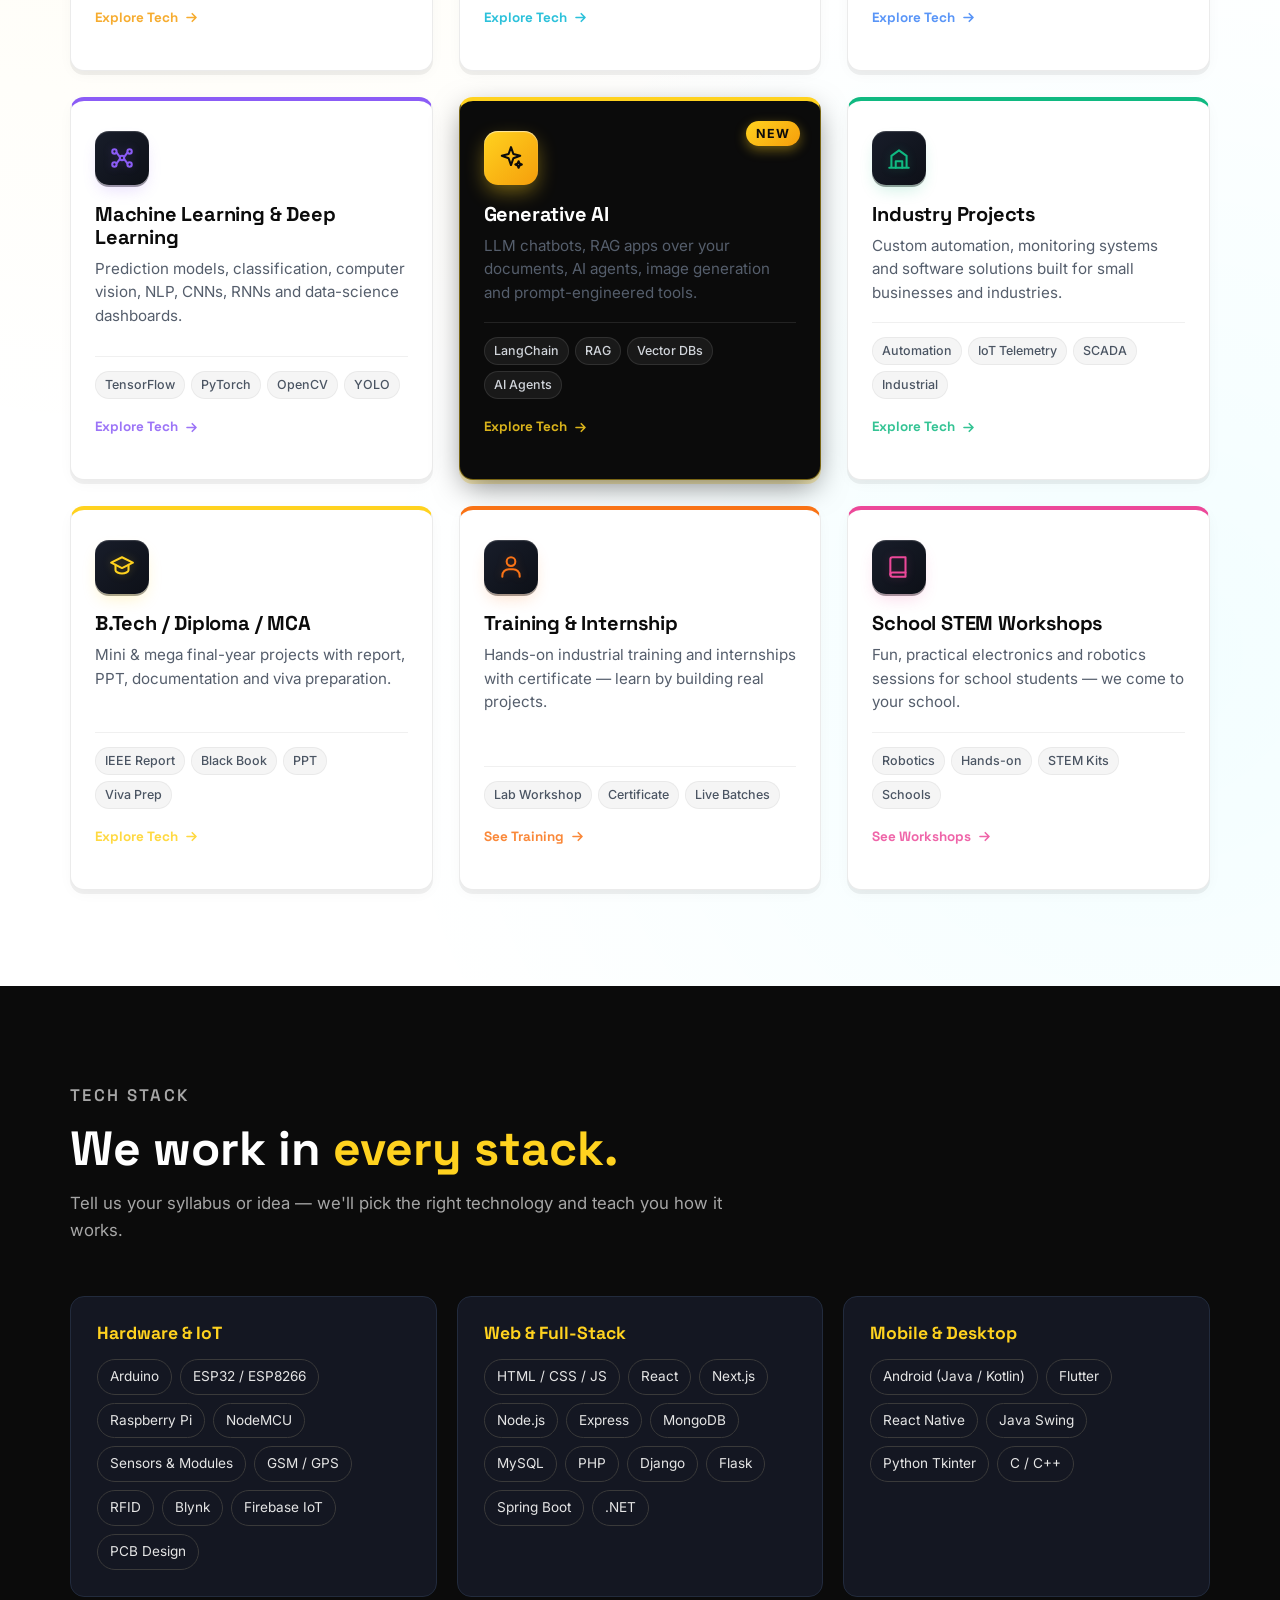
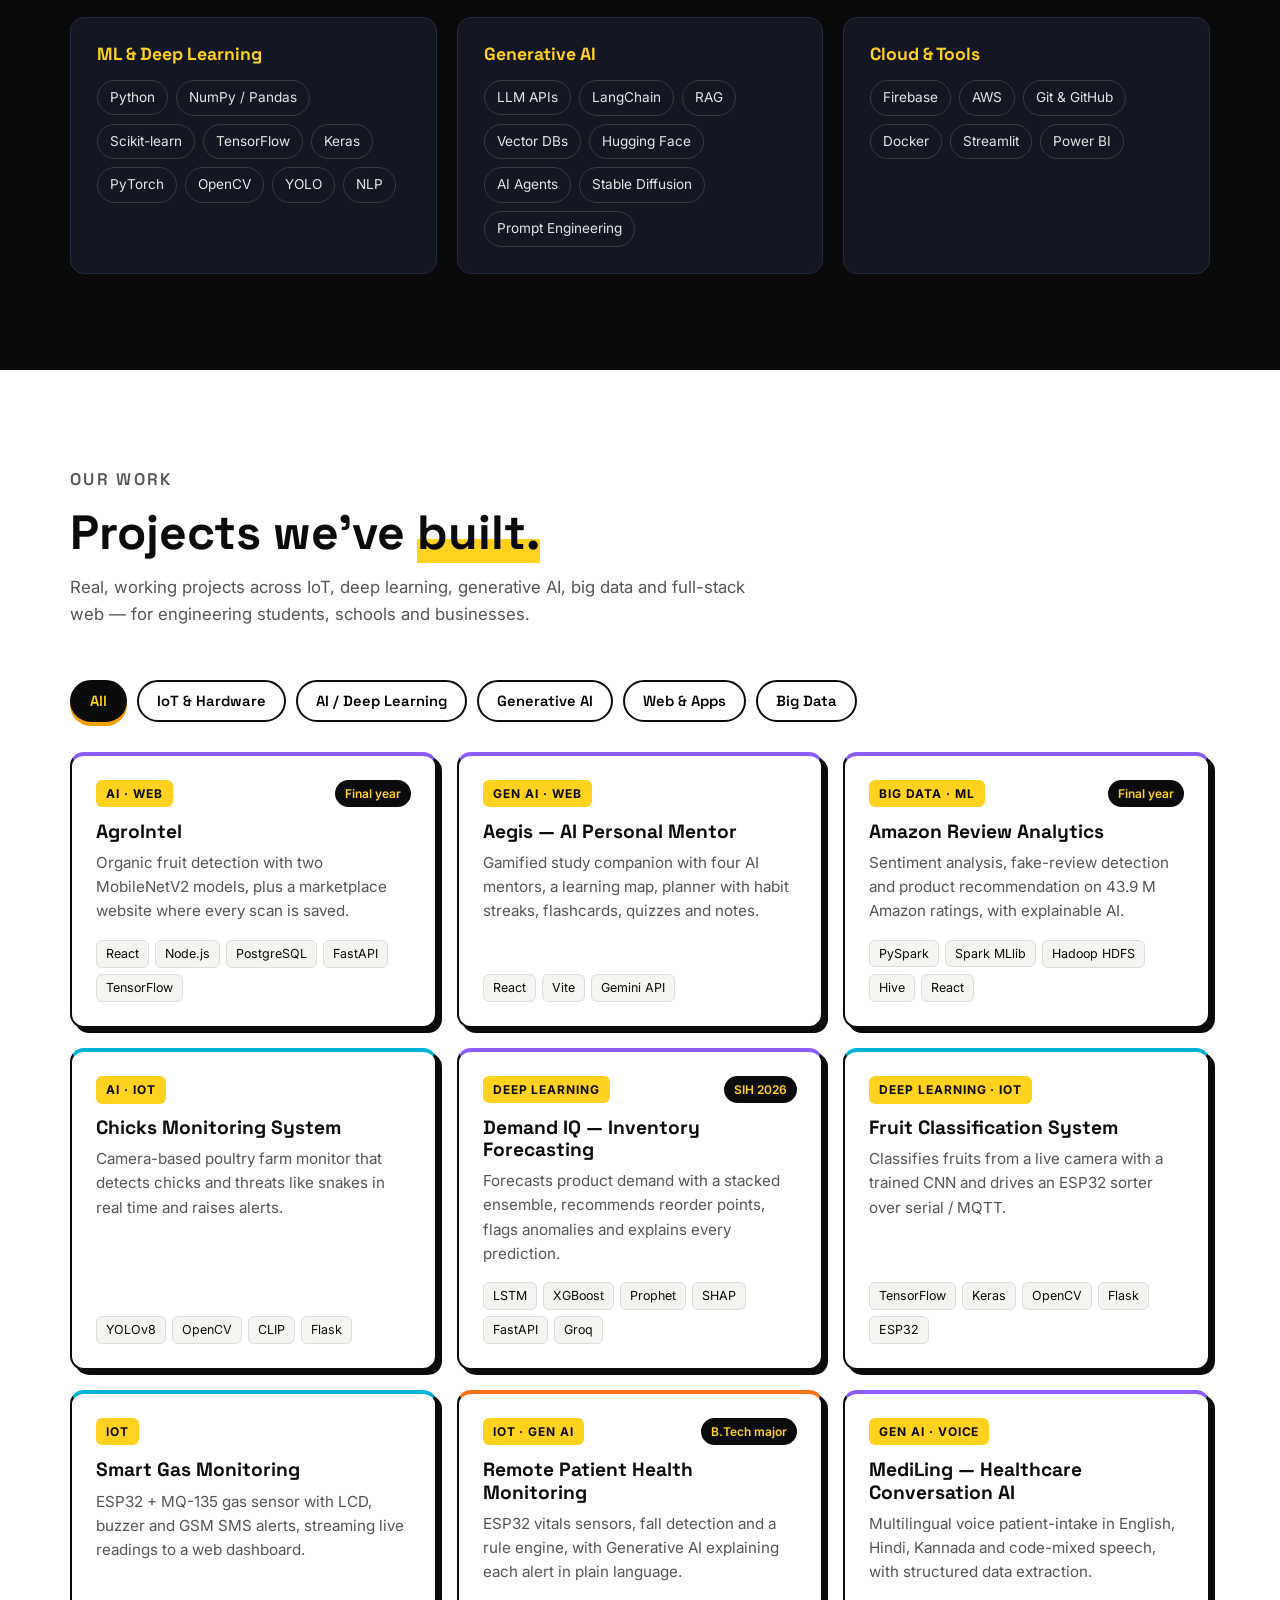
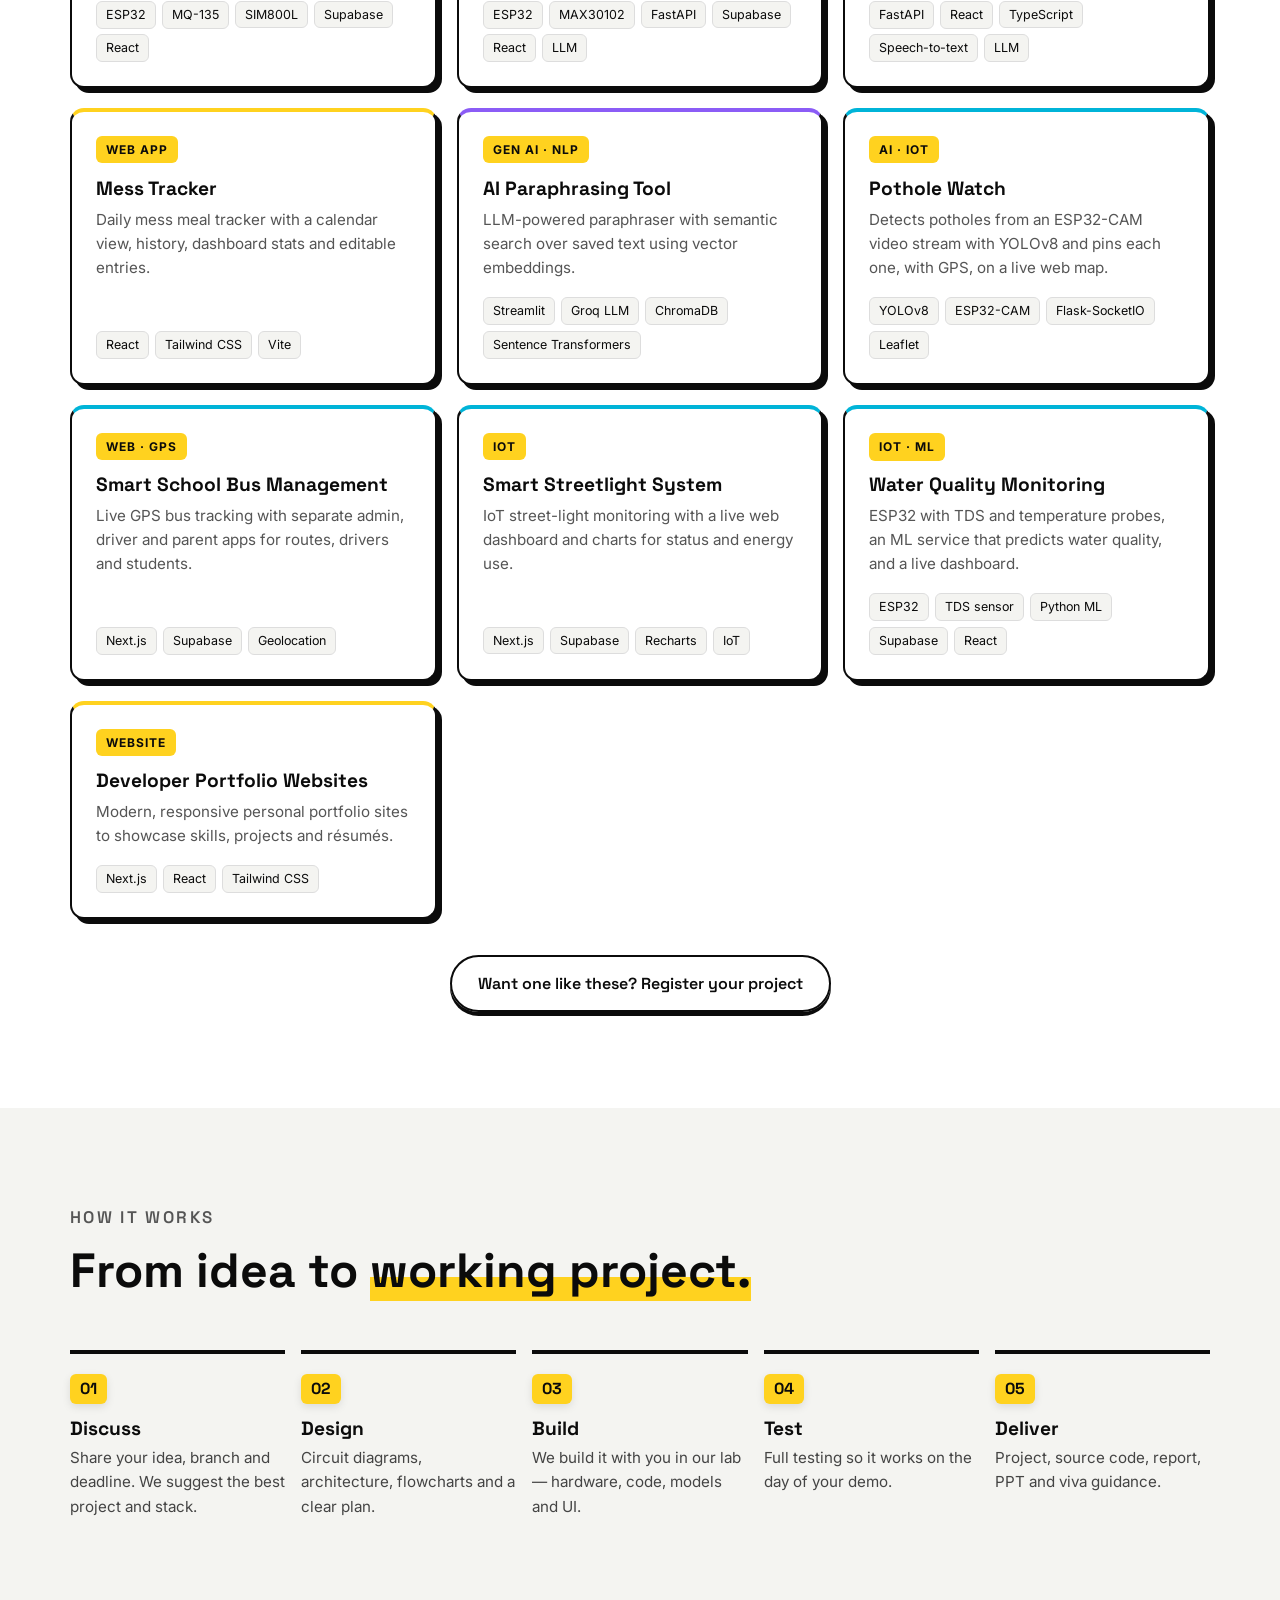
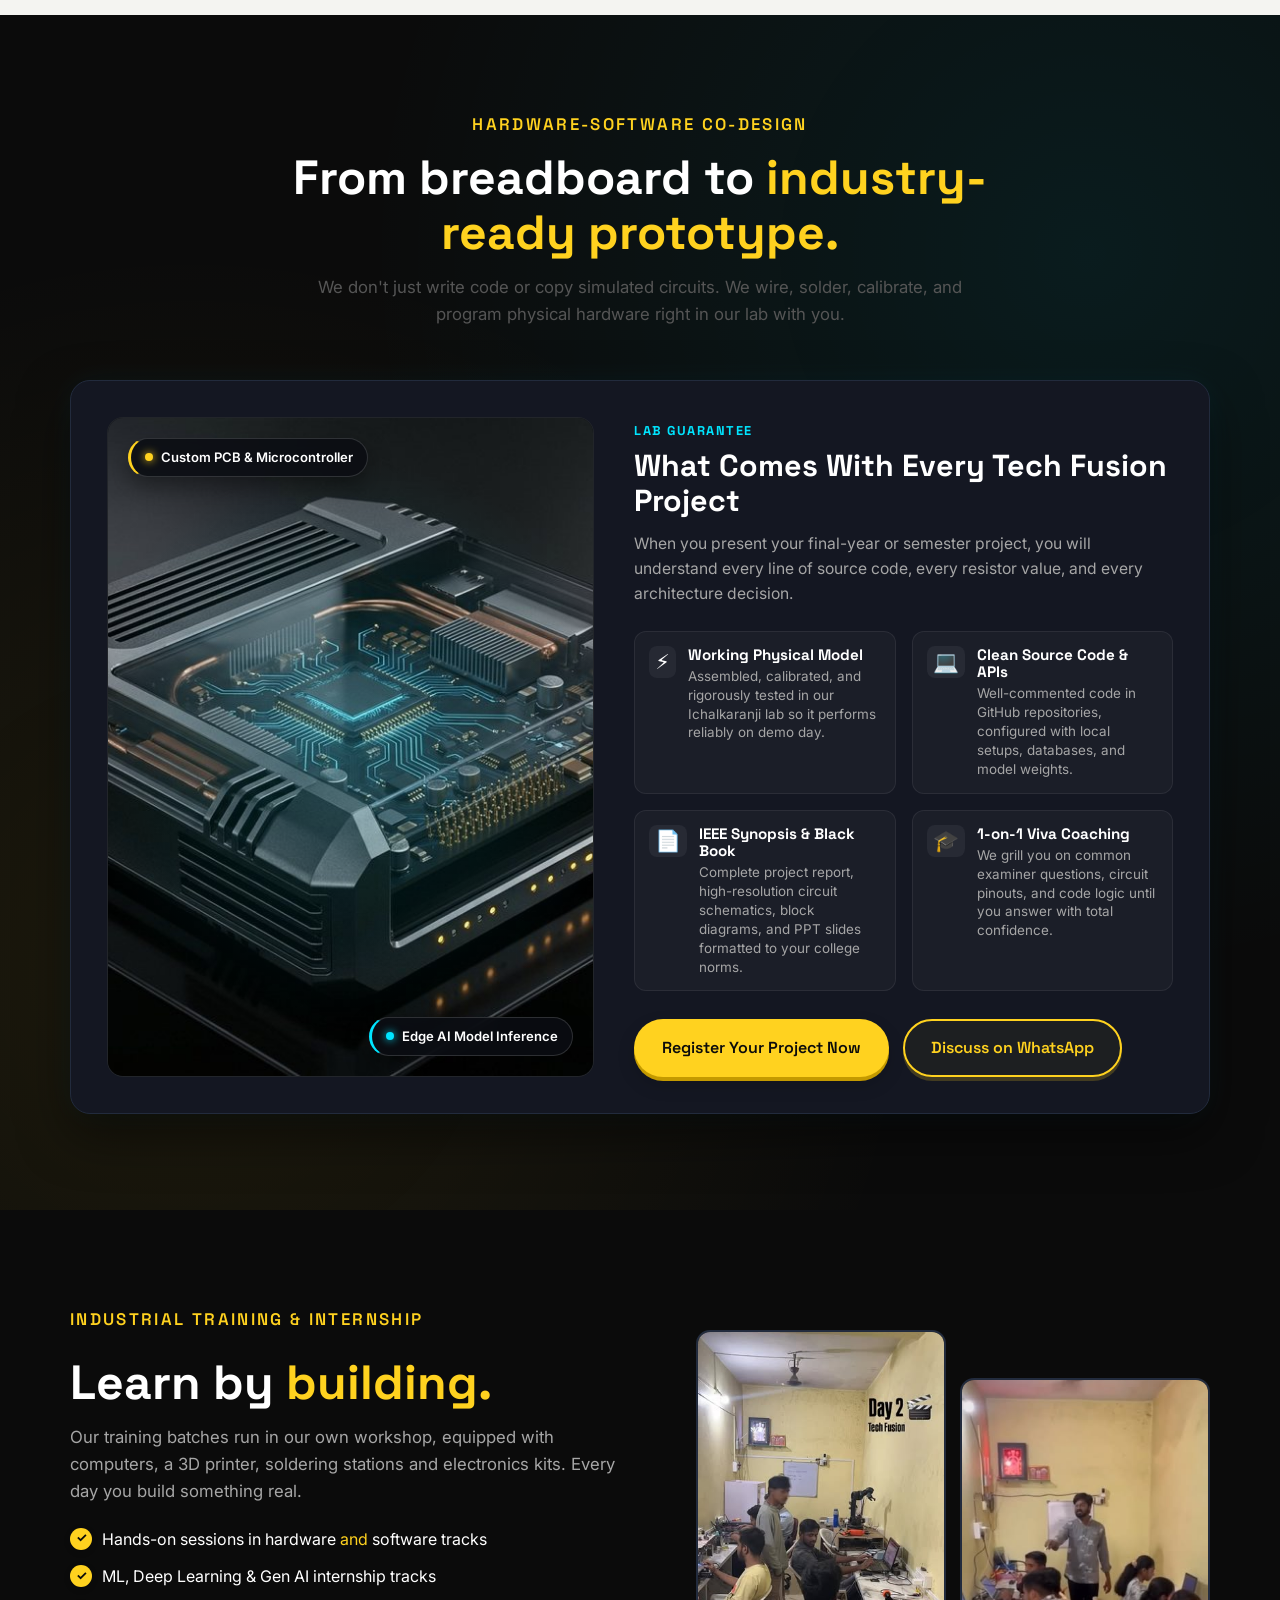
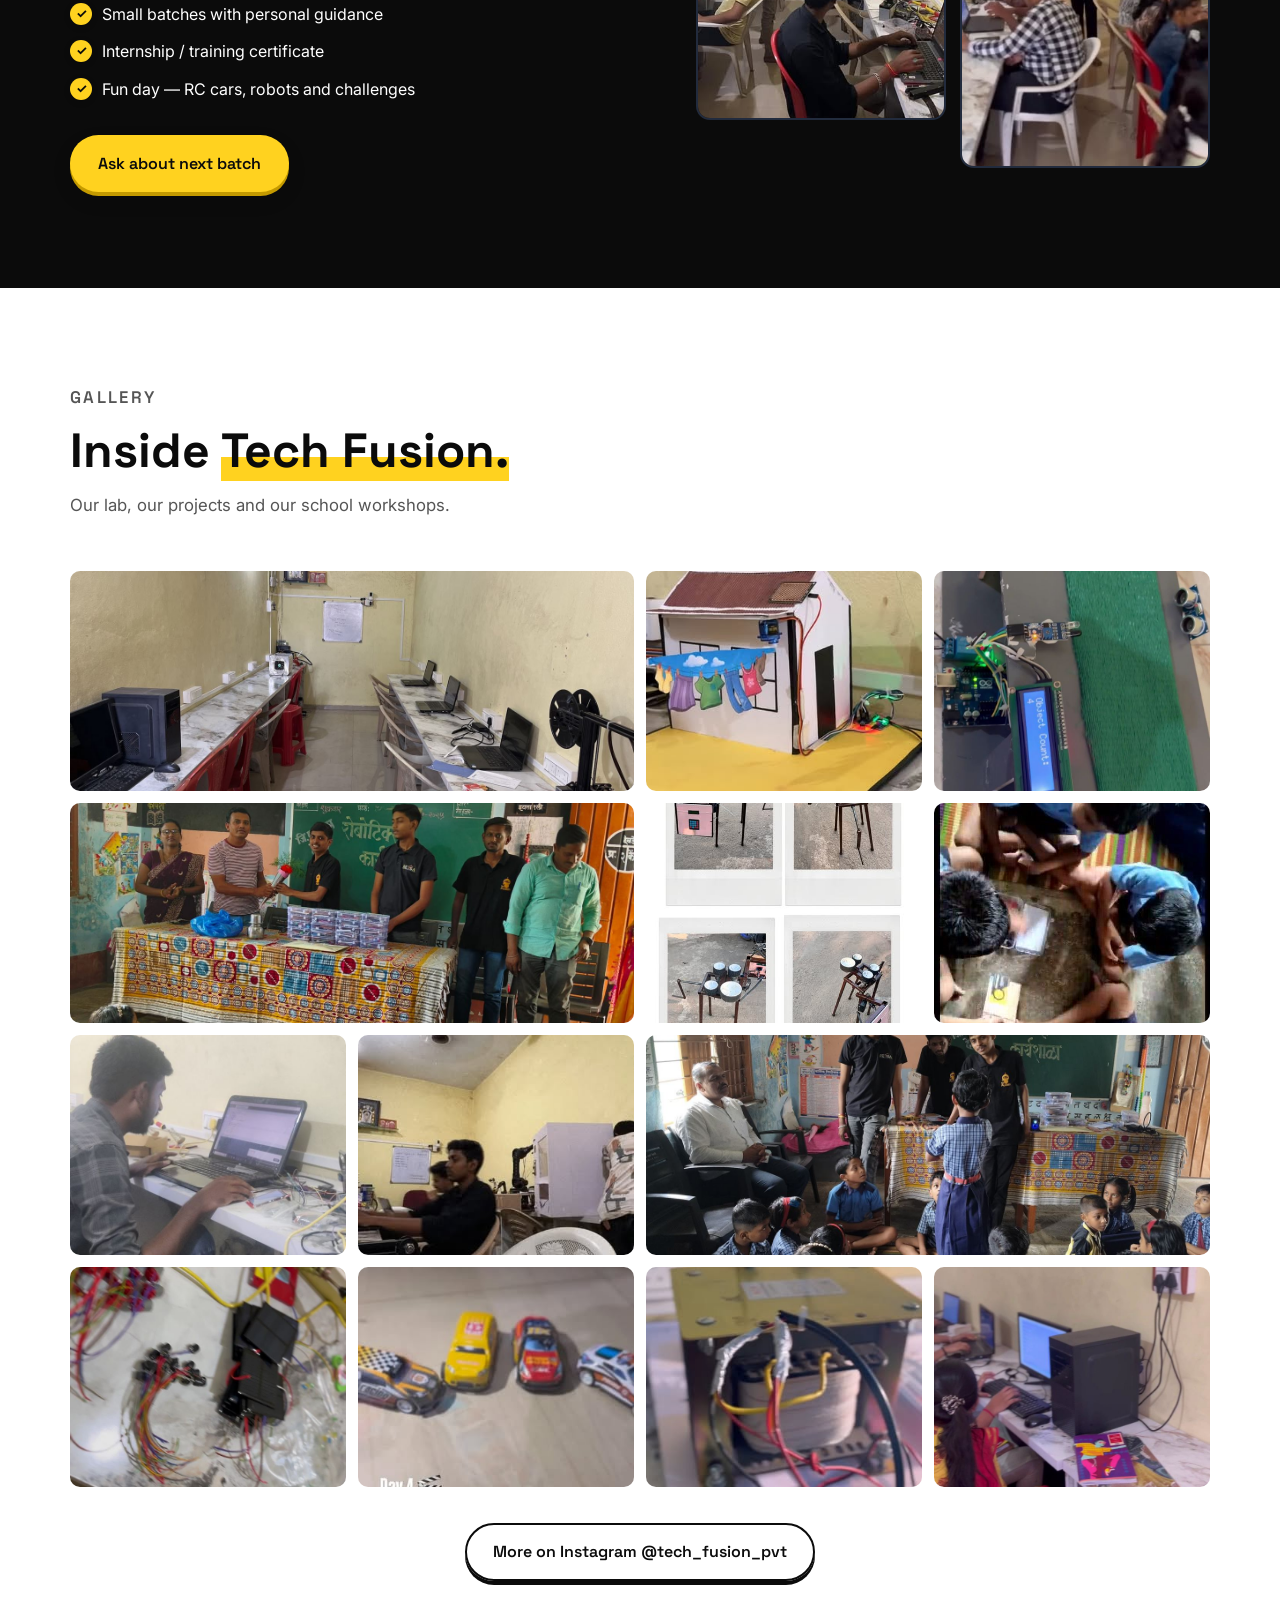
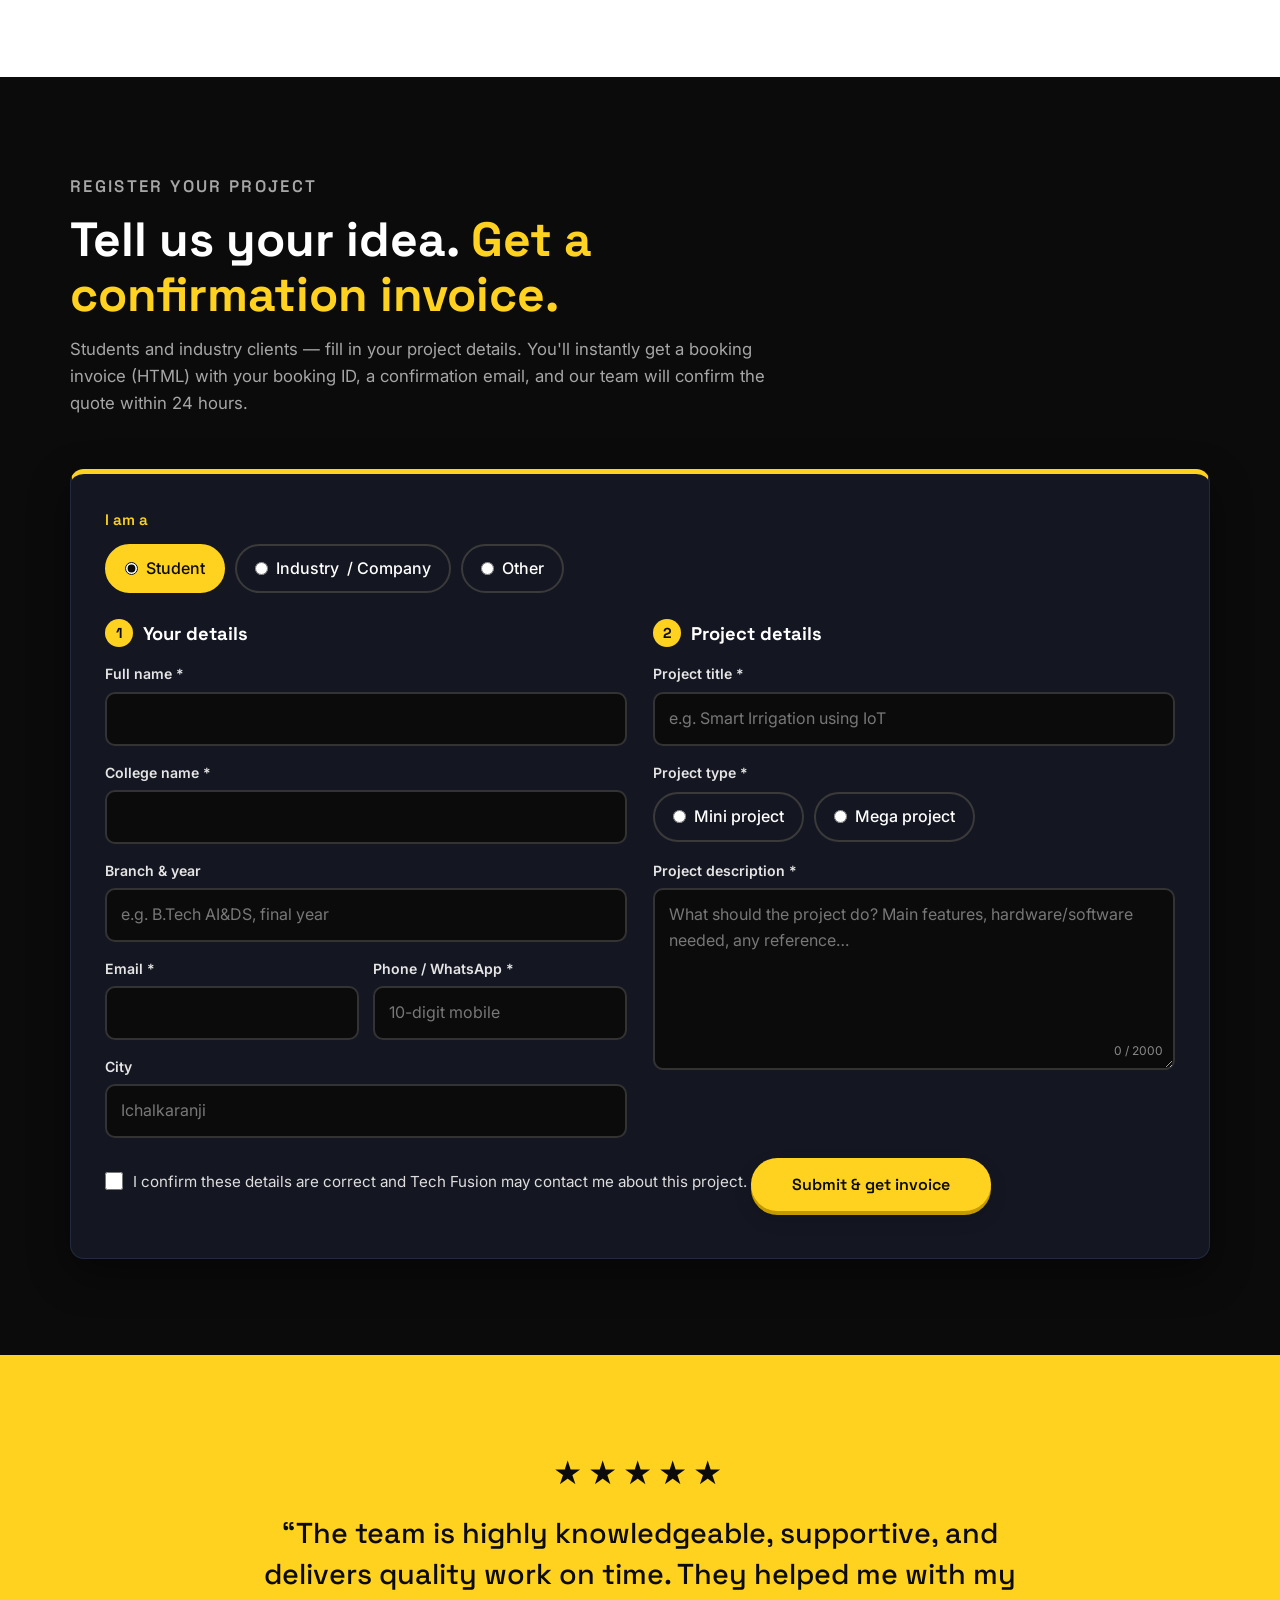
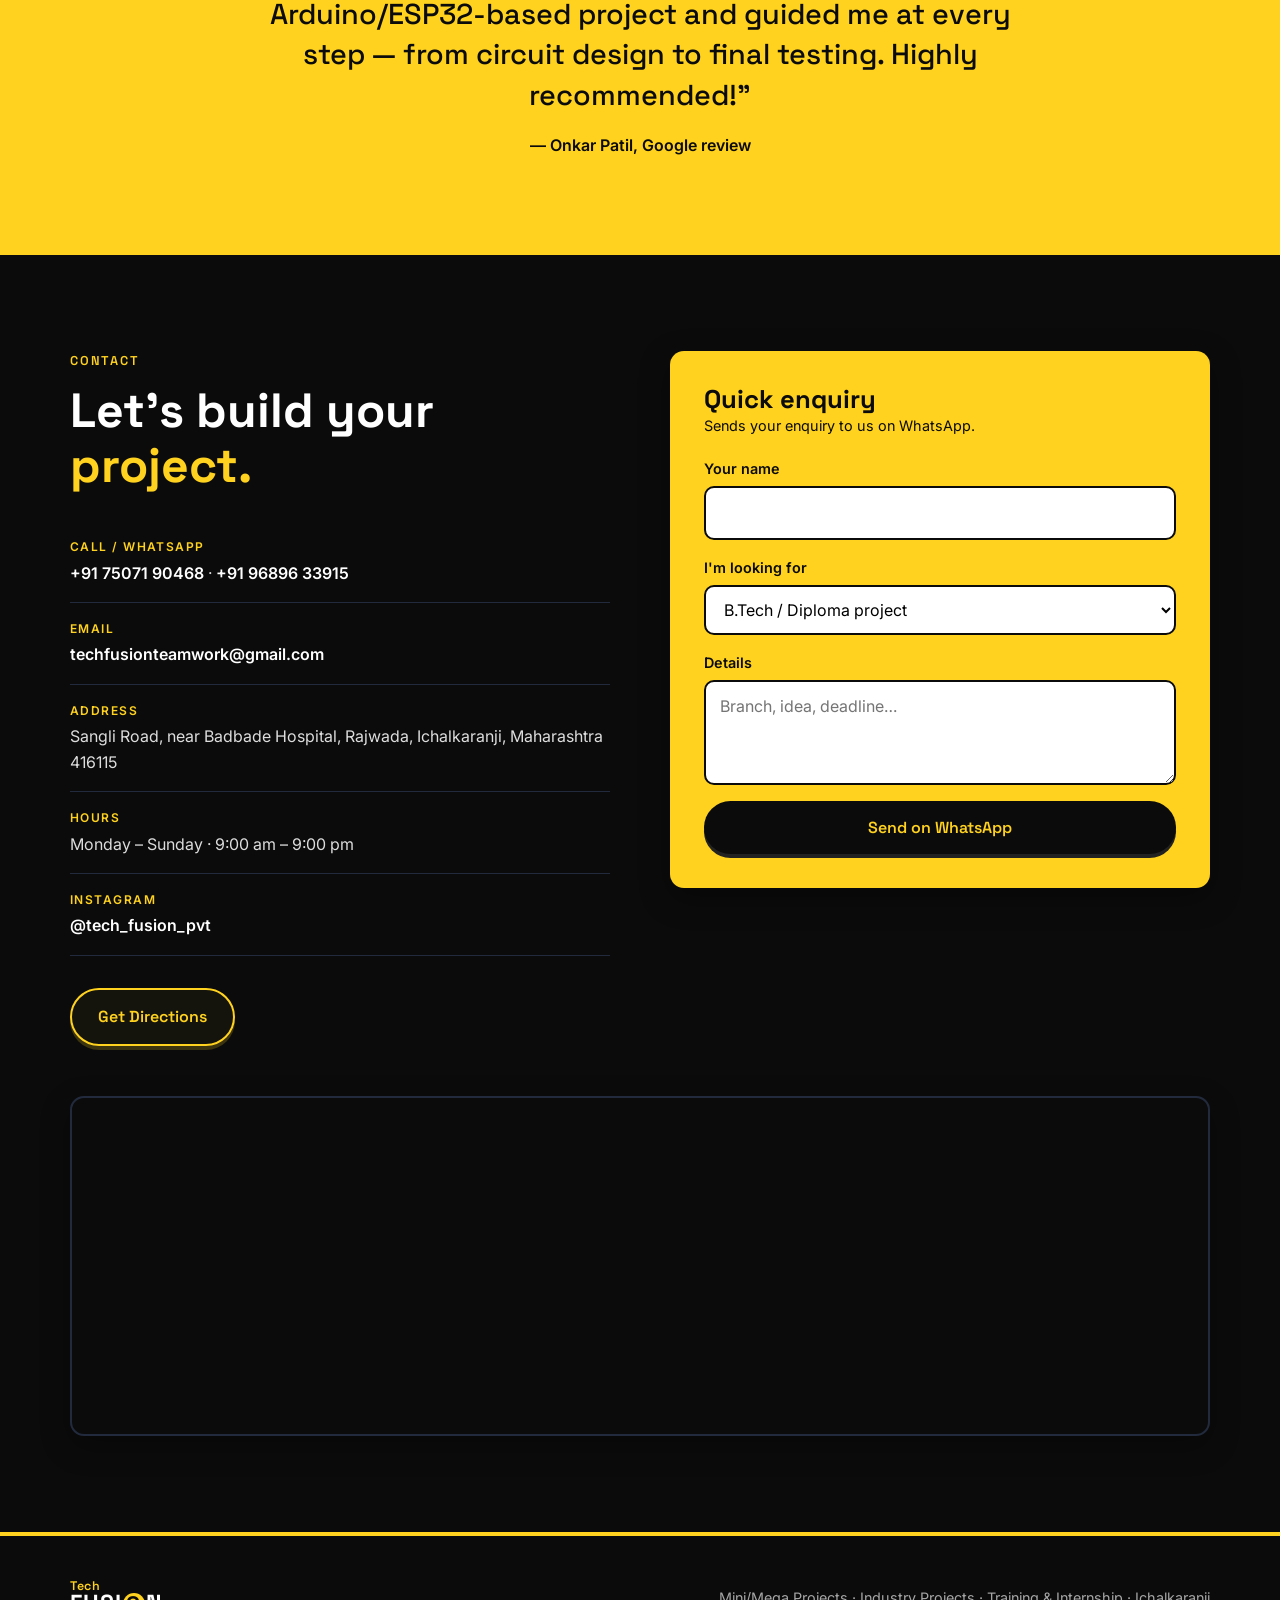
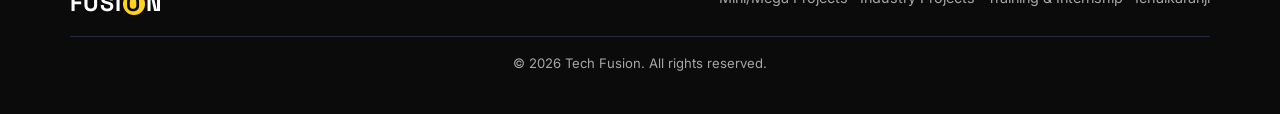
==== commit f5cf06ae: "Link each service card to its projects "Explore Tech" on each service card now opens the Projects se" ====
--- a/index.html
+++ b/index.html
@@ -1,693 +1,693 @@
-<!DOCTYPE html>
-<html lang="en">
-<head>
-  <meta charset="UTF-8">
-  <meta name="viewport" content="width=device-width, initial-scale=1.0">
-  <title>Tech Fusion | Engineering Projects, Training &amp; Internships – Ichalkaranji</title>
-  <meta name="description" content="Tech Fusion, Ichalkaranji – Mini & mega projects for B.Tech, diploma and industry: electronics, IoT, embedded, full-stack software, ML, deep learning and Generative AI. Industrial training and internships.">
-  <link rel="icon" href="data:image/svg+xml,<svg xmlns='http://www.w3.org/2000/svg' viewBox='0 0 64 64'><rect width='64' height='64' rx='14' fill='%23111'/><text x='32' y='44' font-size='34' font-family='Arial' font-weight='900' text-anchor='middle' fill='%23FFD21F'>TF</text></svg>">
-  <link rel="alternate icon" href="favicon.ico">
-  <link rel="apple-touch-icon" href="apple-touch-icon.png">
-  <link rel="preconnect" href="https://fonts.googleapis.com">
-  <link rel="preconnect" href="https://fonts.gstatic.com" crossorigin>
-  <link href="https://fonts.googleapis.com/css2?family=Inter:wght@400;500;600&family=Space+Grotesk:wght@500;600;700&display=swap" rel="stylesheet">
-  <link rel="stylesheet" href="styles.css?v=11">
-</head>
-<body>
-
-  <!-- Header -->
-  <header class="nav" id="top">
-    <div class="container nav-inner">
-      <a href="#top" class="logo" aria-label="Tech Fusion home">
-        <span class="logo-small">Tech</span>
-        <span class="logo-big">FUSI<span class="logo-o">O</span>N</span>
-      </a>
-      <div class="nav-status">
-        <span class="nav-status-dot"></span>
-        <span>Lab Open 9am–9pm</span>
-      </div>
-      <button class="nav-toggle" aria-label="Open menu" aria-expanded="false">
-        <span></span><span></span><span></span>
-      </button>
-      <nav class="nav-links">
-        <a href="#services">Services</a>
-        <a href="#projects">Projects</a>
-        <a href="#training">Training</a>
-        <a href="#gallery">Gallery</a>
-        <a href="#contact">Contact</a>
-        <a href="#register" class="btn btn-yellow btn-sm">Register Project</a>
-      </nav>
-    </div>
-  </header>
-
-  <!-- Hero -->
-  <section class="hero">
-    <canvas id="hero-3d-canvas" class="hero-canvas" aria-hidden="true"></canvas>
-    <div class="hero-bg" style="background-image:url('assets/photos/photo-01.jpg')"></div>
-    <div class="container hero-content">
-      <div class="hero-grid">
-        <div class="hero-main">
-          <div class="hero-status-pill">
-            <span class="status-pulse"></span>
-            <span>Ichalkaranji Engineering Lab · Open Daily 9 AM – 9 PM</span>
-          </div>
-          <p class="eyebrow">Ichalkaranji · Hardware + Software</p>
-          <h1>Turning ideas into <span class="hl">reality.</span></h1>
-          <p class="lead">Mini &amp; mega projects for B.Tech, diploma and industry — from Arduino and IoT to full-stack apps, Machine Learning, Deep Learning and Generative AI. Plus industrial training and internships in our own lab.</p>
-          <div class="hero-cta">
-            <a href="https://wa.me/917507190468?text=Hi%20Tech%20Fusion%2C%20I%20want%20to%20enquire%20about%20a%20project." class="btn btn-yellow" target="_blank" rel="noopener">WhatsApp Us</a>
-            <a href="#services" class="btn btn-outline">Explore Services</a>
-          </div>
-          <ul class="hero-badges">
-            <li><strong>5.0 ★</strong> Google rating</li>
-            <li><strong>All tech stacks</strong> Hardware &amp; software</li>
-            <li><strong>9 am – 9 pm</strong> Open all 7 days</li>
-          </ul>
-        </div>
-        <div class="hero-visual">
-          <div class="hero-3d-card" data-tilt>
-            <div class="hero-card-glow"></div>
-            <div class="hero-card-frame">
-              <img src="assets/hero-3d-render.jpg" alt="3D engineering workstation with custom IoT hardware and robotic prototypes" class="hero-render-img" loading="eager">
-              <div class="hero-card-overlay">
-                <div class="hero-card-tag hero-card-tag-top">
-                  <span class="tag-icon">⚡</span>
-                  <span>Custom Hardware &amp; AI Edge Nodes</span>
-                </div>
-                <div class="hero-card-tag hero-card-tag-bottom">
-                  <strong>Built in Lab · Zero Templates</strong>
-                  <span class="tag-sub">Complete Viva &amp; Black Book Included</span>
-                </div>
-              </div>
-            </div>
-          </div>
-        </div>
-      </div>
-    </div>
-  </section>
-
-  <!-- Marquee strip -->
-  <div class="strip" aria-hidden="true">
-    <div class="strip-track">
-      <span>Arduino</span><span>ESP32</span><span>IoT</span><span>Robotics</span><span>MERN</span><span>Python</span><span>Django</span><span>Android</span><span>Machine Learning</span><span>Deep Learning</span><span>Generative AI</span><span>LLMs</span><span>Computer Vision</span><span>Cloud</span>
-      <span>Arduino</span><span>ESP32</span><span>IoT</span><span>Robotics</span><span>MERN</span><span>Python</span><span>Django</span><span>Android</span><span>Machine Learning</span><span>Deep Learning</span><span>Generative AI</span><span>LLMs</span><span>Computer Vision</span><span>Cloud</span>
-    </div>
-  </div>
-
-  <!-- Services -->
-  <section class="section" id="services">
-    <div class="container">
-      <div class="section-head">
-        <p class="eyebrow">What we do</p>
-        <h2>All types of projects. <span class="hl">One place.</span></h2>
-        <p>Whether it's a final-year B.Tech project, a diploma mini project or a real industry requirement — we design, build, test and explain it to you, step by step.</p>
-      </div>
-
-      <div class="cards">
-        <article class="card card-electronics" data-tilt>
-          <div class="card-icon">
-            <svg viewBox="0 0 24 24"><rect x="5" y="5" width="14" height="14" rx="2"/><path d="M9 1v4M15 1v4M9 19v4M15 19v4M1 9h4M1 15h4M19 9h4M19 15h4"/></svg>
-          </div>
-          <h3>Electronics &amp; Embedded</h3>
-          <p>Arduino, ESP32, Raspberry Pi, sensors, PCB design, power supplies and automation circuits.</p>
-          <div class="card-pills">
-            <span>Arduino</span><span>ESP32</span><span>PCB Design</span><span>Sensors</span>
-          </div>
-          <div class="card-action"><span>Explore Tech</span><svg viewBox="0 0 20 20" aria-hidden="true"><path d="M4 10h12M11 5l5 5-5 5"/></svg></div>
-        </article>
-
-        <article class="card card-iot" data-tilt>
-          <div class="card-icon">
-            <svg viewBox="0 0 24 24"><path d="M5 12.5a10 10 0 0 1 14 0M8.5 16a5 5 0 0 1 7 0"/><circle cx="12" cy="19.5" r="1"/><path d="M1.5 9a15 15 0 0 1 21 0"/></svg>
-          </div>
-          <h3>IoT &amp; Robotics</h3>
-          <p>Smart home, smart agriculture, rain alerts, object counters, rovers, robotic arms and RC builds.</p>
-          <div class="card-pills">
-            <span>Smart Home</span><span>Rovers</span><span>MQTT</span><span>Automation</span>
-          </div>
-          <div class="card-action"><span>Explore Tech</span><svg viewBox="0 0 20 20" aria-hidden="true"><path d="M4 10h12M11 5l5 5-5 5"/></svg></div>
-        </article>
-
-        <article class="card card-software" data-tilt>
-          <div class="card-icon">
-            <svg viewBox="0 0 24 24"><path d="M8 7l-5 5 5 5M16 7l5 5-5 5M14 4l-4 16"/></svg>
-          </div>
-          <h3>Software &amp; Full-Stack</h3>
-          <p>Web apps, mobile apps, desktop software and APIs in every major tech stack — MERN, Java, Python, PHP, Flutter and more.</p>
-          <div class="card-pills">
-            <span>React</span><span>Node.js</span><span>Python</span><span>Flutter</span>
-          </div>
-          <div class="card-action"><span>Explore Tech</span><svg viewBox="0 0 20 20" aria-hidden="true"><path d="M4 10h12M11 5l5 5-5 5"/></svg></div>
-        </article>
-
-        <article class="card card-ml" data-tilt>
-          <div class="card-icon">
-            <svg viewBox="0 0 24 24"><circle cx="5" cy="6" r="2"/><circle cx="5" cy="18" r="2"/><circle cx="12" cy="12" r="2"/><circle cx="19" cy="6" r="2"/><circle cx="19" cy="18" r="2"/><path d="M7 7l3 4M7 17l3-4M14 11l3-4M14 13l3 4"/></svg>
-          </div>
-          <h3>Machine Learning &amp; Deep Learning</h3>
-          <p>Prediction models, classification, computer vision, NLP, CNNs, RNNs and data-science dashboards.</p>
-          <div class="card-pills">
-            <span>TensorFlow</span><span>PyTorch</span><span>OpenCV</span><span>YOLO</span>
-          </div>
-          <div class="card-action"><span>Explore Tech</span><svg viewBox="0 0 20 20" aria-hidden="true"><path d="M4 10h12M11 5l5 5-5 5"/></svg></div>
-        </article>
-
-        <article class="card card-featured card-genai" data-tilt>
-          <div class="card-icon">
-            <svg viewBox="0 0 24 24"><path d="M12 2l2.2 6.3L20.5 10l-6.3 2.2L12 18.5l-2.2-6.3L3.5 10l6.3-1.7z"/><path d="M19 15l.9 2.1L22 18l-2.1.9L19 21l-.9-2.1L16 18l2.1-.9z"/></svg>
-          </div>
-          <h3>Generative AI</h3>
-          <p>LLM chatbots, RAG apps over your documents, AI agents, image generation and prompt-engineered tools.</p>
-          <span class="tag">New</span>
-          <div class="card-pills">
-            <span>LangChain</span><span>RAG</span><span>Vector DBs</span><span>AI Agents</span>
-          </div>
-          <div class="card-action"><span>Explore Tech</span><svg viewBox="0 0 20 20" aria-hidden="true"><path d="M4 10h12M11 5l5 5-5 5"/></svg></div>
-        </article>
-
-        <article class="card card-industry" data-tilt>
-          <div class="card-icon">
-            <svg viewBox="0 0 24 24"><path d="M3 21h18M5 21V10l7-5 7 5v11"/><path d="M9 21v-6h6v6"/></svg>
-          </div>
-          <h3>Industry Projects</h3>
-          <p>Custom automation, monitoring systems and software solutions built for small businesses and industries.</p>
-          <div class="card-pills">
-            <span>Automation</span><span>IoT Telemetry</span><span>SCADA</span><span>Industrial</span>
-          </div>
-          <div class="card-action"><span>Explore Tech</span><svg viewBox="0 0 20 20" aria-hidden="true"><path d="M4 10h12M11 5l5 5-5 5"/></svg></div>
-        </article>
-
-        <article class="card card-degree" data-tilt>
-          <div class="card-icon">
-            <svg viewBox="0 0 24 24"><path d="M2 8l10-5 10 5-10 5z"/><path d="M6 10v5c0 1.5 3 3 6 3s6-1.5 6-3v-5"/></svg>
-          </div>
-          <h3>B.Tech / Diploma / MCA</h3>
-          <p>Mini &amp; mega final-year projects with report, PPT, documentation and viva preparation.</p>
-          <div class="card-pills">
-            <span>IEEE Report</span><span>Black Book</span><span>PPT</span><span>Viva Prep</span>
-          </div>
-          <div class="card-action"><span>Explore Tech</span><svg viewBox="0 0 20 20" aria-hidden="true"><path d="M4 10h12M11 5l5 5-5 5"/></svg></div>
-        </article>
-
-        <article class="card card-training" data-tilt>
-          <div class="card-icon">
-            <svg viewBox="0 0 24 24"><circle cx="12" cy="7" r="4"/><path d="M4 21v-1a6 6 0 0 1 6-6h4a6 6 0 0 1 6 6v1"/></svg>
-          </div>
-          <h3>Training &amp; Internship</h3>
-          <p>Hands-on industrial training and internships with certificate — learn by building real projects.</p>
-          <div class="card-pills">
-            <span>Lab Workshop</span><span>Certificate</span><span>Live Batches</span>
-          </div>
-          <div class="card-action"><span>Explore Tech</span><svg viewBox="0 0 20 20" aria-hidden="true"><path d="M4 10h12M11 5l5 5-5 5"/></svg></div>
-        </article>
-
-        <article class="card card-stem" data-tilt>
-          <div class="card-icon">
-            <svg viewBox="0 0 24 24"><path d="M4 19V5a2 2 0 0 1 2-2h12v18H6a2 2 0 0 1-2-2z"/><path d="M4 19a2 2 0 0 1 2-2h12"/></svg>
-          </div>
-          <h3>School STEM Workshops</h3>
-          <p>Fun, practical electronics and robotics sessions for school students — we come to your school.</p>
-          <div class="card-pills">
-            <span>Robotics</span><span>Hands-on</span><span>STEM Kits</span><span>Schools</span>
-          </div>
-          <div class="card-action"><span>Explore Tech</span><svg viewBox="0 0 20 20" aria-hidden="true"><path d="M4 10h12M11 5l5 5-5 5"/></svg></div>
-        </article>
-      </div>
-    </div>
-  </section>
-
-  <!-- Tech stack -->
-  <section class="section section-dark" id="stack">
-    <div class="container">
-      <div class="section-head">
-        <p class="eyebrow">Tech stack</p>
-        <h2>We work in <span class="hl">every stack.</span></h2>
-        <p>Tell us your syllabus or idea — we'll pick the right technology and teach you how it works.</p>
-      </div>
-
-      <div class="stack-grid">
-        <div class="stack-group" data-tilt>
-          <h3>Hardware &amp; IoT</h3>
-          <ul class="chips">
-            <li>Arduino</li><li>ESP32 / ESP8266</li><li>Raspberry Pi</li><li>NodeMCU</li><li>Sensors &amp; Modules</li><li>GSM / GPS</li><li>RFID</li><li>Blynk</li><li>Firebase IoT</li><li>PCB Design</li>
-          </ul>
-        </div>
-        <div class="stack-group" data-tilt>
-          <h3>Web &amp; Full-Stack</h3>
-          <ul class="chips">
-            <li>HTML / CSS / JS</li><li>React</li><li>Next.js</li><li>Node.js</li><li>Express</li><li>MongoDB</li><li>MySQL</li><li>PHP</li><li>Django</li><li>Flask</li><li>Spring Boot</li><li>.NET</li>
-          </ul>
-        </div>
-        <div class="stack-group" data-tilt>
-          <h3>Mobile &amp; Desktop</h3>
-          <ul class="chips">
-            <li>Android (Java / Kotlin)</li><li>Flutter</li><li>React Native</li><li>Java Swing</li><li>Python Tkinter</li><li>C / C++</li>
-          </ul>
-        </div>
-        <div class="stack-group" data-tilt>
-          <h3>ML &amp; Deep Learning</h3>
-          <ul class="chips">
-            <li>Python</li><li>NumPy / Pandas</li><li>Scikit-learn</li><li>TensorFlow</li><li>Keras</li><li>PyTorch</li><li>OpenCV</li><li>YOLO</li><li>NLP</li>
-          </ul>
-        </div>
-        <div class="stack-group" data-tilt>
-          <h3>Generative AI</h3>
-          <ul class="chips">
-            <li>LLM APIs</li><li>LangChain</li><li>RAG</li><li>Vector DBs</li><li>Hugging Face</li><li>AI Agents</li><li>Stable Diffusion</li><li>Prompt Engineering</li>
-          </ul>
-        </div>
-        <div class="stack-group" data-tilt>
-          <h3>Cloud &amp; Tools</h3>
-          <ul class="chips">
-            <li>Firebase</li><li>AWS</li><li>Git &amp; GitHub</li><li>Docker</li><li>Streamlit</li><li>Power BI</li>
-          </ul>
-        </div>
-      </div>
-    </div>
-  </section>
-
-  <!-- Projects -->
-  <section class="section" id="projects">
-    <div class="container">
-      <div class="section-head">
-        <p class="eyebrow">Our work</p>
-        <h2>Projects we've <span class="hl">built.</span></h2>
-        <p>Real, working projects across IoT, deep learning, generative AI, big data and full-stack web — for engineering students, schools and businesses.</p>
-      </div>
-
-      <div class="filters" role="group" aria-label="Filter projects">
-        <button class="filter active" data-filter="all" aria-pressed="true">All</button>
-        <button class="filter" data-filter="iot" aria-pressed="false">IoT &amp; Hardware</button>
-        <button class="filter" data-filter="ai" aria-pressed="false">AI / Deep Learning</button>
-        <button class="filter" data-filter="genai" aria-pressed="false">Generative AI</button>
-        <button class="filter" data-filter="web" aria-pressed="false">Web &amp; Apps</button>
-        <button class="filter" data-filter="data" aria-pressed="false">Big Data</button>
-      </div>
-
-      <div class="projects">
-        <article class="project" data-cat="ai web" data-tilt>
-          <div class="project-top"><span class="project-cat">AI · Web</span><span class="project-badge">Final year</span></div>
-          <h3>AgroIntel</h3>
-          <p>Organic fruit detection with two MobileNetV2 models, plus a marketplace website where every scan is saved.</p>
-          <ul class="project-tech"><li>React</li><li>Node.js</li><li>PostgreSQL</li><li>FastAPI</li><li>TensorFlow</li></ul>
-        </article>
-        <article class="project" data-cat="genai web" data-tilt>
-          <div class="project-top"><span class="project-cat">Gen AI · Web</span></div>
-          <h3>Aegis — AI Personal Mentor</h3>
-          <p>Gamified study companion with four AI mentors, a learning map, planner with habit streaks, flashcards, quizzes and notes.</p>
-          <ul class="project-tech"><li>React</li><li>Vite</li><li>Gemini API</li></ul>
-        </article>
-        <article class="project" data-cat="data ai" data-tilt>
-          <div class="project-top"><span class="project-cat">Big Data · ML</span><span class="project-badge">Final year</span></div>
-          <h3>Amazon Review Analytics</h3>
-          <p>Sentiment analysis, fake-review detection and product recommendation on 43.9 M Amazon ratings, with explainable AI.</p>
-          <ul class="project-tech"><li>PySpark</li><li>Spark MLlib</li><li>Hadoop HDFS</li><li>Hive</li><li>React</li></ul>
-        </article>
-        <article class="project" data-cat="ai iot" data-tilt>
-          <div class="project-top"><span class="project-cat">AI · IoT</span></div>
-          <h3>Chicks Monitoring System</h3>
-          <p>Camera-based poultry farm monitor that detects chicks and threats like snakes in real time and raises alerts.</p>
-          <ul class="project-tech"><li>YOLOv8</li><li>OpenCV</li><li>CLIP</li><li>Flask</li></ul>
-        </article>
-        <article class="project" data-cat="ai genai web" data-tilt>
-          <div class="project-top"><span class="project-cat">Deep Learning</span><span class="project-badge">SIH 2026</span></div>
-          <h3>Demand IQ — Inventory Forecasting</h3>
-          <p>Forecasts product demand with a stacked ensemble, recommends reorder points, flags anomalies and explains every prediction.</p>
-          <ul class="project-tech"><li>LSTM</li><li>XGBoost</li><li>Prophet</li><li>SHAP</li><li>FastAPI</li><li>Groq</li></ul>
-        </article>
-        <article class="project" data-cat="ai iot" data-tilt>
-          <div class="project-top"><span class="project-cat">Deep Learning · IoT</span></div>
-          <h3>Fruit Classification System</h3>
-          <p>Classifies fruits from a live camera with a trained CNN and drives an ESP32 sorter over serial / MQTT.</p>
-          <ul class="project-tech"><li>TensorFlow</li><li>Keras</li><li>OpenCV</li><li>Flask</li><li>ESP32</li></ul>
-        </article>
-        <article class="project" data-cat="iot web" data-tilt>
-          <div class="project-top"><span class="project-cat">IoT</span></div>
-          <h3>Smart Gas Monitoring</h3>
-          <p>ESP32 + MQ-135 gas sensor with LCD, buzzer and GSM SMS alerts, streaming live readings to a web dashboard.</p>
-          <ul class="project-tech"><li>ESP32</li><li>MQ-135</li><li>SIM800L</li><li>Supabase</li><li>React</li></ul>
-        </article>
-        <article class="project" data-cat="iot genai" data-tilt>
-          <div class="project-top"><span class="project-cat">IoT · Gen AI</span><span class="project-badge">B.Tech major</span></div>
-          <h3>Remote Patient Health Monitoring</h3>
-          <p>ESP32 vitals sensors, fall detection and a rule engine, with Generative AI explaining each alert in plain language.</p>
-          <ul class="project-tech"><li>ESP32</li><li>MAX30102</li><li>FastAPI</li><li>Supabase</li><li>React</li><li>LLM</li></ul>
-        </article>
-        <article class="project" data-cat="genai web" data-tilt>
-          <div class="project-top"><span class="project-cat">Gen AI · Voice</span></div>
-          <h3>MediLing — Healthcare Conversation AI</h3>
-          <p>Multilingual voice patient-intake in English, Hindi, Kannada and code-mixed speech, with structured data extraction.</p>
-          <ul class="project-tech"><li>FastAPI</li><li>React</li><li>TypeScript</li><li>Speech-to-text</li><li>LLM</li></ul>
-        </article>
-        <article class="project" data-cat="web" data-tilt>
-          <div class="project-top"><span class="project-cat">Web App</span></div>
-          <h3>Mess Tracker</h3>
-          <p>Daily mess meal tracker with a calendar view, history, dashboard stats and editable entries.</p>
-          <ul class="project-tech"><li>React</li><li>Tailwind CSS</li><li>Vite</li></ul>
-        </article>
-        <article class="project" data-cat="genai" data-tilt>
-          <div class="project-top"><span class="project-cat">Gen AI · NLP</span></div>
-          <h3>AI Paraphrasing Tool</h3>
-          <p>LLM-powered paraphraser with semantic search over saved text using vector embeddings.</p>
-          <ul class="project-tech"><li>Streamlit</li><li>Groq LLM</li><li>ChromaDB</li><li>Sentence Transformers</li></ul>
-        </article>
-        <article class="project" data-cat="ai iot" data-tilt>
-          <div class="project-top"><span class="project-cat">AI · IoT</span></div>
-          <h3>Pothole Watch</h3>
-          <p>Detects potholes from an ESP32-CAM video stream with YOLOv8 and pins each one, with GPS, on a live web map.</p>
-          <ul class="project-tech"><li>YOLOv8</li><li>ESP32-CAM</li><li>Flask-SocketIO</li><li>Leaflet</li></ul>
-        </article>
-        <article class="project" data-cat="web iot" data-tilt>
-          <div class="project-top"><span class="project-cat">Web · GPS</span></div>
-          <h3>Smart School Bus Management</h3>
-          <p>Live GPS bus tracking with separate admin, driver and parent apps for routes, drivers and students.</p>
-          <ul class="project-tech"><li>Next.js</li><li>Supabase</li><li>Geolocation</li></ul>
-        </article>
-        <article class="project" data-cat="iot web" data-tilt>
-          <div class="project-top"><span class="project-cat">IoT</span></div>
-          <h3>Smart Streetlight System</h3>
-          <p>IoT street-light monitoring with a live web dashboard and charts for status and energy use.</p>
-          <ul class="project-tech"><li>Next.js</li><li>Supabase</li><li>Recharts</li><li>IoT</li></ul>
-        </article>
-        <article class="project" data-cat="iot ai" data-tilt>
-          <div class="project-top"><span class="project-cat">IoT · ML</span></div>
-          <h3>Water Quality Monitoring</h3>
-          <p>ESP32 with TDS and temperature probes, an ML service that predicts water quality, and a live dashboard.</p>
-          <ul class="project-tech"><li>ESP32</li><li>TDS sensor</li><li>Python ML</li><li>Supabase</li><li>React</li></ul>
-        </article>
-        <article class="project" data-cat="web" data-tilt>
-          <div class="project-top"><span class="project-cat">Website</span></div>
-          <h3>Developer Portfolio Websites</h3>
-          <p>Modern, responsive personal portfolio sites to showcase skills, projects and résumés.</p>
-          <ul class="project-tech"><li>Next.js</li><li>React</li><li>Tailwind CSS</li></ul>
-        </article>
-      </div>
-      <p class="projects-empty" hidden>No projects in this category yet.</p>
-      <p class="center">
-        <a href="#register" class="btn btn-outline-dark">Want one like these? Register your project</a>
-      </p>
-    </div>
-  </section>
-
-  <!-- Process -->
-  <section class="section section-alt" id="process">
-    <div class="container">
-      <div class="section-head">
-        <p class="eyebrow">How it works</p>
-        <h2>From idea to <span class="hl">working project.</span></h2>
-      </div>
-      <ol class="steps">
-        <li><span class="step-num">01</span><h3>Discuss</h3><p>Share your idea, branch and deadline. We suggest the best project and stack.</p></li>
-        <li><span class="step-num">02</span><h3>Design</h3><p>Circuit diagrams, architecture, flowcharts and a clear plan.</p></li>
-        <li><span class="step-num">03</span><h3>Build</h3><p>We build it with you in our lab — hardware, code, models and UI.</p></li>
-        <li><span class="step-num">04</span><h3>Test</h3><p>Full testing so it works on the day of your demo.</p></li>
-        <li><span class="step-num">05</span><h3>Deliver</h3><p>Project, source code, report, PPT and viva guidance.</p></li>
-      </ol>
-    </div>
-  </section>
-
-  <!-- 3D Hardware & AI Prototyping Showcase -->
-  <section class="section section-prototype" id="prototype">
-    <div class="container">
-      <div class="section-head section-head-center">
-        <p class="eyebrow">Hardware-Software Co-Design</p>
-        <h2>From breadboard to <span class="hl">industry-ready prototype.</span></h2>
-        <p>We don't just write code or copy simulated circuits. We wire, solder, calibrate, and program physical hardware right in our lab with you.</p>
-      </div>
-
-      <div class="prototype-showcase">
-        <div class="prototype-card" data-tilt>
-          <div class="prototype-visual">
-            <div class="prototype-glow"></div>
-            <img src="assets/iot-3d-showcase.jpg" alt="3D prototype render of IoT AI edge device built at Tech Fusion" class="prototype-img" loading="lazy">
-            <div class="prototype-float-badge prototype-badge-1">
-              <span class="badge-dot"></span> Custom PCB &amp; Microcontroller
-            </div>
-            <div class="prototype-float-badge prototype-badge-2">
-              <span class="badge-dot cyan"></span> Edge AI Model Inference
-            </div>
-          </div>
-          <div class="prototype-content">
-            <div class="prototype-header">
-              <span class="prototype-kicker">Lab Guarantee</span>
-              <h3>What Comes With Every Tech Fusion Project</h3>
-              <p>When you present your final-year or semester project, you will understand every line of source code, every resistor value, and every architecture decision.</p>
-            </div>
-            <div class="prototype-features">
-              <div class="feat-card">
-                <div class="feat-icon">⚡</div>
-                <div class="feat-text">
-                  <h4>Working Physical Model</h4>
-                  <p>Assembled, calibrated, and rigorously tested in our Ichalkaranji lab so it performs reliably on demo day.</p>
-                </div>
-              </div>
-              <div class="feat-card">
-                <div class="feat-icon">💻</div>
-                <div class="feat-text">
-                  <h4>Clean Source Code &amp; APIs</h4>
-                  <p>Well-commented code in GitHub repositories, configured with local setups, databases, and model weights.</p>
-                </div>
-              </div>
-              <div class="feat-card">
-                <div class="feat-icon">📄</div>
-                <div class="feat-text">
-                  <h4>IEEE Synopsis &amp; Black Book</h4>
-                  <p>Complete project report, high-resolution circuit schematics, block diagrams, and PPT slides formatted to your college norms.</p>
-                </div>
-              </div>
-              <div class="feat-card">
-                <div class="feat-icon">🎓</div>
-                <div class="feat-text">
-                  <h4>1-on-1 Viva Coaching</h4>
-                  <p>We grill you on common examiner questions, circuit pinouts, and code logic until you answer with total confidence.</p>
-                </div>
-              </div>
-            </div>
-            <div class="prototype-cta-row">
-              <a href="#register" class="btn btn-yellow">Register Your Project Now</a>
-              <a href="https://wa.me/917507190468?text=Hi%20Tech%20Fusion%2C%20I%20want%20to%20discuss%20a%20project%20idea." class="btn btn-outline" target="_blank" rel="noopener">Discuss on WhatsApp</a>
-            </div>
-          </div>
-        </div>
-      </div>
-    </div>
-  </section>
-
-  <!-- Training -->
-  <section class="section section-dark" id="training">
-    <div class="container split">
-      <div class="split-text">
-        <p class="eyebrow">Industrial training &amp; internship</p>
-        <h2>Learn by <span class="hl">building.</span></h2>
-        <p>Our training batches run in our own workshop, equipped with computers, a 3D printer, soldering stations and electronics kits. Every day you build something real.</p>
-        <ul class="ticks">
-          <li>Hands-on sessions in hardware <em>and</em> software tracks</li>
-          <li>ML, Deep Learning &amp; Gen AI internship tracks</li>
-          <li>Small batches with personal guidance</li>
-          <li>Internship / training certificate</li>
-          <li>Fun day — RC cars, robots and challenges</li>
-        </ul>
-        <a href="https://wa.me/917507190468?text=Hi%20Tech%20Fusion%2C%20I%20want%20details%20about%20training%20%2F%20internship." class="btn btn-yellow" target="_blank" rel="noopener">Ask about next batch</a>
-      </div>
-      <div class="split-media">
-        <img src="assets/instagram/ig-08.jpg" alt="Students working in the Tech Fusion lab during training" loading="lazy">
-        <img src="assets/instagram/ig-12.jpg" alt="Training batch with instructor at Tech Fusion" loading="lazy">
-      </div>
-    </div>
-  </section>
-
-  <!-- Gallery -->
-  <section class="section" id="gallery">
-    <div class="container">
-      <div class="section-head">
-        <p class="eyebrow">Gallery</p>
-        <h2>Inside <span class="hl">Tech Fusion.</span></h2>
-        <p>Our lab, our projects and our school workshops.</p>
-      </div>
-      <div class="gallery">
-        <figure class="g-wide"><img src="assets/photos/photo-01.jpg" alt="Tech Fusion lab with computers and 3D printer" loading="lazy"></figure>
-        <figure><img src="assets/instagram/ig-04.jpg" alt="Smart Rain Alert IoT project" loading="lazy"></figure>
-        <figure><img src="assets/photos/photo-03.jpg" alt="Conveyor belt object counter with Arduino and LCD" loading="lazy"></figure>
-        <figure class="g-wide"><img src="assets/photos/photo-04.jpg" alt="School STEM workshop by Tech Fusion team" loading="lazy"></figure>
-        <figure><img src="assets/instagram/ig-02.jpg" alt="Four-legged robot project" loading="lazy"></figure>
-        <figure><img src="assets/photos/photo-02.jpg" alt="School students exploring a project" loading="lazy"></figure>
-        <figure><img src="assets/photos/photo-08.jpg" alt="Engineer programming at the workbench" loading="lazy"></figure>
-        <figure><img src="assets/instagram/ig-05.jpg" alt="Training day 5 in the lab" loading="lazy"></figure>
-        <figure class="g-wide"><img src="assets/photos/photo-10.jpg" alt="Tech Fusion team at a school workshop" loading="lazy"></figure>
-        <figure><img src="assets/photos/photo-07.jpg" alt="Wiring and electronic components" loading="lazy"></figure>
-        <figure><img src="assets/instagram/ig-06.jpg" alt="RC cars on fun day" loading="lazy"></figure>
-        <figure><img src="assets/instagram/ig-11.jpg" alt="Transformer power supply build" loading="lazy"></figure>
-        <figure><img src="assets/photos/photo-06.jpg" alt="Student working on a computer in the lab" loading="lazy"></figure>
-      </div>
-      <p class="center">
-        <a href="https://www.instagram.com/tech_fusion_pvt/" class="btn btn-outline-dark" target="_blank" rel="noopener">More on Instagram @tech_fusion_pvt</a>
-      </p>
-    </div>
-  </section>
-
-  <!-- Register project -->
-  <section class="section section-dark" id="register">
-    <div class="container">
-      <div class="section-head">
-        <p class="eyebrow">Register your project</p>
-        <h2>Tell us your idea. <span class="hl">Get a confirmation invoice.</span></h2>
-        <p>Students and industry clients — fill in your project details. You'll instantly get a booking invoice (HTML) with your booking ID, a confirmation email, and our team will confirm the quote within 24 hours.</p>
-      </div>
-
-      <form class="register" id="register-form" novalidate>
-        <fieldset class="reg-who">
-          <legend>I am a</legend>
-          <label class="pill"><input type="radio" name="clientType" value="Student" checked> Student</label>
-          <label class="pill"><input type="radio" name="clientType" value="Industry"> Industry<span class="hide-sm"> / Company</span></label>
-          <label class="pill"><input type="radio" name="clientType" value="Other"> Other</label>
-        </fieldset>
-
-        <div class="reg-grid">
-          <div class="reg-block">
-            <h3><span>1</span> Your details</h3>
-            <label>Full name *
-              <input type="text" name="fullName" autocomplete="name" required maxlength="80">
-            </label>
-            <label><span data-student>College name *</span><span data-industry hidden>Company name *</span>
-              <input type="text" name="organisation" autocomplete="organization" required maxlength="120">
-            </label>
-            <label><span data-student>Branch &amp; year</span><span data-industry hidden>Designation</span>
-              <input type="text" name="department" maxlength="80" placeholder="e.g. B.Tech AI&amp;DS, final year">
-            </label>
-            <div class="reg-row">
-              <label>Email *
-                <input type="email" name="email" autocomplete="email" required maxlength="120">
-              </label>
-              <label>Phone / WhatsApp *
-                <input type="tel" name="phone" autocomplete="tel" required inputmode="tel" placeholder="10-digit mobile">
-              </label>
-            </div>
-            <label>City
-              <input type="text" name="city" maxlength="60" placeholder="Ichalkaranji">
-            </label>
-          </div>
-
-          <div class="reg-block">
-            <h3><span>2</span> Project details</h3>
-            <label>Project title *
-              <input type="text" name="projectName" required maxlength="120" placeholder="e.g. Smart Irrigation using IoT">
-            </label>
-            <fieldset class="reg-type">
-              <legend>Project type *</legend>
-              <label class="pill"><input type="radio" name="projectType" value="Mini project" required> Mini project</label>
-              <label class="pill"><input type="radio" name="projectType" value="Mega project"> Mega project</label>
-            </fieldset>
-            <label class="reg-full">Project description *
-              <textarea name="description" rows="6" required minlength="20" maxlength="2000" placeholder="What should the project do? Main features, hardware/software needed, any reference…"></textarea>
-              <span class="char-count" aria-live="polite">0 / 2000</span>
-            </label>
-          </div>
-        </div>
-
-        <label class="check reg-agree"><input type="checkbox" name="agree" required> I confirm these details are correct and Tech Fusion may contact me about this project.</label>
-
-        <p class="form-error" role="alert" hidden></p>
-        <button type="submit" class="btn btn-yellow reg-submit">Submit &amp; get invoice</button>
-      </form>
-    </div>
-  </section>
-
-  <!-- Review -->
-  <section class="section section-yellow">
-    <div class="container review">
-      <div class="stars" aria-label="5 out of 5 stars">★★★★★</div>
-      <blockquote>
-        “The team is highly knowledgeable, supportive, and delivers quality work on time. They helped me with my Arduino/ESP32-based project and guided me at every step — from circuit design to final testing. Highly recommended!”
-      </blockquote>
-      <p class="review-by">— Onkar Patil, Google review</p>
-    </div>
-  </section>
-
-  <!-- Contact -->
-  <section class="section section-dark" id="contact">
-    <div class="container contact">
-      <div class="contact-info">
-        <p class="eyebrow">Contact</p>
-        <h2>Let's build your <span class="hl">project.</span></h2>
-        <ul class="contact-list">
-          <li>
-            <span class="ci-label">Call / WhatsApp</span>
-            <a href="tel:+917507190468">+91 75071 90468</a> · <a href="tel:+919689633915">+91 96896 33915</a>
-          </li>
-          <li>
-            <span class="ci-label">Email</span>
-            <a href="mailto:techfusionteamwork@gmail.com">techfusionteamwork@gmail.com</a>
-          </li>
-          <li>
-            <span class="ci-label">Address</span>
-            Sangli Road, near Badbade Hospital, Rajwada, Ichalkaranji, Maharashtra 416115
-          </li>
-          <li>
-            <span class="ci-label">Hours</span>
-            Monday – Sunday · 9:00 am – 9:00 pm
-          </li>
-          <li>
-            <span class="ci-label">Instagram</span>
-            <a href="https://www.instagram.com/tech_fusion_pvt/" target="_blank" rel="noopener">@tech_fusion_pvt</a>
-          </li>
-        </ul>
-        <a href="https://www.google.com/maps/place/Tech_Fusion/@16.6847592,74.4734028,17z/data=!4m6!3m5!1s0x3bc0e3c2a33d3b65:0x60e9f92bb39fa436" class="btn btn-outline" target="_blank" rel="noopener">Get Directions</a>
-      </div>
-
-      <form class="enquiry" id="enquiry">
-        <h3>Quick enquiry</h3>
-        <p class="form-note">Sends your enquiry to us on WhatsApp.</p>
-        <label>Your name
-          <input type="text" name="name" required>
-        </label>
-        <label>I'm looking for
-          <select name="type">
-            <option>B.Tech / Diploma project</option>
-            <option>Electronics / IoT project</option>
-            <option>Software / Web / App project</option>
-            <option>ML / Deep Learning project</option>
-            <option>Generative AI project</option>
-            <option>Industry project</option>
-            <option>Training / Internship</option>
-            <option>School workshop</option>
-          </select>
-        </label>
-        <label>Details
-          <textarea name="msg" rows="3" placeholder="Branch, idea, deadline…"></textarea>
-        </label>
-        <button type="submit" class="btn btn-yellow btn-block">Send on WhatsApp</button>
-      </form>
-    </div>
-    <div class="container">
-      <div class="map">
-        <iframe title="Tech Fusion location on map" src="https://maps.google.com/maps?q=16.6847592,74.4734028&z=16&output=embed" loading="lazy" referrerpolicy="no-referrer-when-downgrade"></iframe>
-      </div>
-    </div>
-  </section>
-
-  <footer class="footer">
-    <div class="container footer-inner">
-      <a href="#top" class="logo">
-        <span class="logo-small">Tech</span>
-        <span class="logo-big">FUSI<span class="logo-o">O</span>N</span>
-      </a>
-      <p>Mini/Mega Projects · Industry Projects · Training &amp; Internship · Ichalkaranji</p>
-      <p class="copy">© <span id="year"></span> Tech Fusion. All rights reserved.</p>
-    </div>
-  </footer>
-
-  <!-- Floating WhatsApp -->
-  <a class="wa-float" href="https://wa.me/917507190468" target="_blank" rel="noopener" aria-label="Chat on WhatsApp">
-    <svg viewBox="0 0 32 32"><path d="M16 3C9 3 3.3 8.6 3.3 15.6c0 2.2.6 4.4 1.7 6.3L3 29l7.3-1.9c1.8 1 3.8 1.5 5.8 1.5 7 0 12.7-5.6 12.7-12.6S23 3 16 3zm0 23.1c-1.9 0-3.7-.5-5.3-1.4l-.4-.2-4.3 1.1 1.2-4.2-.3-.4c-1-1.6-1.5-3.5-1.5-5.4 0-5.8 4.7-10.5 10.6-10.5s10.6 4.7 10.6 10.5S21.9 26.1 16 26.1zm5.8-7.9c-.3-.2-1.9-.9-2.2-1-.3-.1-.5-.2-.7.2-.2.3-.8 1-1 1.2-.2.2-.4.2-.7.1-.3-.2-1.4-.5-2.6-1.6-1-.9-1.6-1.9-1.8-2.2-.2-.3 0-.5.1-.7l.5-.6c.2-.2.2-.3.3-.5.1-.2 0-.4 0-.6l-1-2.4c-.3-.6-.5-.5-.7-.5h-.6c-.2 0-.6.1-.9.4-.3.3-1.2 1.1-1.2 2.7s1.2 3.2 1.4 3.4c.2.2 2.4 3.6 5.7 5 .8.3 1.4.5 1.9.7.8.2 1.5.2 2.1.1.6-.1 1.9-.8 2.2-1.5.3-.7.3-1.4.2-1.5-.1-.2-.3-.3-.7-.4z"/></svg>
-  </a>
-
-  <!-- Lightbox -->
-  <div class="lightbox" id="lightbox" hidden>
-    <button class="lb-close" aria-label="Close">×</button>
-    <img alt="">
-  </div>
-
-  <script src="invoice.js?v=8"></script>
-  <script src="script.js?v=10"></script>
-</body>
-</html>
+<!DOCTYPE html>
+<html lang="en">
+<head>
+  <meta charset="UTF-8">
+  <meta name="viewport" content="width=device-width, initial-scale=1.0">
+  <title>Tech Fusion | Engineering Projects, Training &amp; Internships – Ichalkaranji</title>
+  <meta name="description" content="Tech Fusion, Ichalkaranji – Mini & mega projects for B.Tech, diploma and industry: electronics, IoT, embedded, full-stack software, ML, deep learning and Generative AI. Industrial training and internships.">
+  <link rel="icon" href="data:image/svg+xml,<svg xmlns='http://www.w3.org/2000/svg' viewBox='0 0 64 64'><rect width='64' height='64' rx='14' fill='%23111'/><text x='32' y='44' font-size='34' font-family='Arial' font-weight='900' text-anchor='middle' fill='%23FFD21F'>TF</text></svg>">
+  <link rel="alternate icon" href="favicon.ico">
+  <link rel="apple-touch-icon" href="apple-touch-icon.png">
+  <link rel="preconnect" href="https://fonts.googleapis.com">
+  <link rel="preconnect" href="https://fonts.gstatic.com" crossorigin>
+  <link href="https://fonts.googleapis.com/css2?family=Inter:wght@400;500;600&family=Space+Grotesk:wght@500;600;700&display=swap" rel="stylesheet">
+  <link rel="stylesheet" href="styles.css?v=12">
+</head>
+<body>
+
+  <!-- Header -->
+  <header class="nav" id="top">
+    <div class="container nav-inner">
+      <a href="#top" class="logo" aria-label="Tech Fusion home">
+        <span class="logo-small">Tech</span>
+        <span class="logo-big">FUSI<span class="logo-o">O</span>N</span>
+      </a>
+      <div class="nav-status">
+        <span class="nav-status-dot"></span>
+        <span>Lab Open 9am–9pm</span>
+      </div>
+      <button class="nav-toggle" aria-label="Open menu" aria-expanded="false">
+        <span></span><span></span><span></span>
+      </button>
+      <nav class="nav-links">
+        <a href="#services">Services</a>
+        <a href="#projects">Projects</a>
+        <a href="#training">Training</a>
+        <a href="#gallery">Gallery</a>
+        <a href="#contact">Contact</a>
+        <a href="#register" class="btn btn-yellow btn-sm">Register Project</a>
+      </nav>
+    </div>
+  </header>
+
+  <!-- Hero -->
+  <section class="hero">
+    <canvas id="hero-3d-canvas" class="hero-canvas" aria-hidden="true"></canvas>
+    <div class="hero-bg" style="background-image:url('assets/photos/photo-01.jpg')"></div>
+    <div class="container hero-content">
+      <div class="hero-grid">
+        <div class="hero-main">
+          <div class="hero-status-pill">
+            <span class="status-pulse"></span>
+            <span>Ichalkaranji Engineering Lab · Open Daily 9 AM – 9 PM</span>
+          </div>
+          <p class="eyebrow">Ichalkaranji · Hardware + Software</p>
+          <h1>Turning ideas into <span class="hl">reality.</span></h1>
+          <p class="lead">Mini &amp; mega projects for B.Tech, diploma and industry — from Arduino and IoT to full-stack apps, Machine Learning, Deep Learning and Generative AI. Plus industrial training and internships in our own lab.</p>
+          <div class="hero-cta">
+            <a href="https://wa.me/917507190468?text=Hi%20Tech%20Fusion%2C%20I%20want%20to%20enquire%20about%20a%20project." class="btn btn-yellow" target="_blank" rel="noopener">WhatsApp Us</a>
+            <a href="#services" class="btn btn-outline">Explore Services</a>
+          </div>
+          <ul class="hero-badges">
+            <li><strong>5.0 ★</strong> Google rating</li>
+            <li><strong>All tech stacks</strong> Hardware &amp; software</li>
+            <li><strong>9 am – 9 pm</strong> Open all 7 days</li>
+          </ul>
+        </div>
+        <div class="hero-visual">
+          <div class="hero-3d-card" data-tilt>
+            <div class="hero-card-glow"></div>
+            <div class="hero-card-frame">
+              <img src="assets/hero-3d-render.jpg" alt="3D engineering workstation with custom IoT hardware and robotic prototypes" class="hero-render-img" loading="eager">
+              <div class="hero-card-overlay">
+                <div class="hero-card-tag hero-card-tag-top">
+                  <span class="tag-icon">⚡</span>
+                  <span>Custom Hardware &amp; AI Edge Nodes</span>
+                </div>
+                <div class="hero-card-tag hero-card-tag-bottom">
+                  <strong>Built in Lab · Zero Templates</strong>
+                  <span class="tag-sub">Complete Viva &amp; Black Book Included</span>
+                </div>
+              </div>
+            </div>
+          </div>
+        </div>
+      </div>
+    </div>
+  </section>
+
+  <!-- Marquee strip -->
+  <div class="strip" aria-hidden="true">
+    <div class="strip-track">
+      <span>Arduino</span><span>ESP32</span><span>IoT</span><span>Robotics</span><span>MERN</span><span>Python</span><span>Django</span><span>Android</span><span>Machine Learning</span><span>Deep Learning</span><span>Generative AI</span><span>LLMs</span><span>Computer Vision</span><span>Cloud</span>
+      <span>Arduino</span><span>ESP32</span><span>IoT</span><span>Robotics</span><span>MERN</span><span>Python</span><span>Django</span><span>Android</span><span>Machine Learning</span><span>Deep Learning</span><span>Generative AI</span><span>LLMs</span><span>Computer Vision</span><span>Cloud</span>
+    </div>
+  </div>
+
+  <!-- Services -->
+  <section class="section" id="services">
+    <div class="container">
+      <div class="section-head">
+        <p class="eyebrow">What we do</p>
+        <h2>All types of projects. <span class="hl">One place.</span></h2>
+        <p>Whether it's a final-year B.Tech project, a diploma mini project or a real industry requirement — we design, build, test and explain it to you, step by step.</p>
+      </div>
+
+      <div class="cards">
+        <article class="card card-electronics" data-tilt>
+          <div class="card-icon">
+            <svg viewBox="0 0 24 24"><rect x="5" y="5" width="14" height="14" rx="2"/><path d="M9 1v4M15 1v4M9 19v4M15 19v4M1 9h4M1 15h4M19 9h4M19 15h4"/></svg>
+          </div>
+          <h3>Electronics &amp; Embedded</h3>
+          <p>Arduino, ESP32, Raspberry Pi, sensors, PCB design, power supplies and automation circuits.</p>
+          <div class="card-pills">
+            <span>Arduino</span><span>ESP32</span><span>PCB Design</span><span>Sensors</span>
+          </div>
+          <a class="card-action" href="#projects" data-filter="iot" aria-label="Explore Tech: Electronics &amp; Embedded"><span>Explore Tech</span><svg viewBox="0 0 20 20" aria-hidden="true"><path d="M4 10h12M11 5l5 5-5 5"/></svg></a>
+        </article>
+
+        <article class="card card-iot" data-tilt>
+          <div class="card-icon">
+            <svg viewBox="0 0 24 24"><path d="M5 12.5a10 10 0 0 1 14 0M8.5 16a5 5 0 0 1 7 0"/><circle cx="12" cy="19.5" r="1"/><path d="M1.5 9a15 15 0 0 1 21 0"/></svg>
+          </div>
+          <h3>IoT &amp; Robotics</h3>
+          <p>Smart home, smart agriculture, rain alerts, object counters, rovers, robotic arms and RC builds.</p>
+          <div class="card-pills">
+            <span>Smart Home</span><span>Rovers</span><span>MQTT</span><span>Automation</span>
+          </div>
+          <a class="card-action" href="#projects" data-filter="iot" aria-label="Explore Tech: IoT &amp; Robotics"><span>Explore Tech</span><svg viewBox="0 0 20 20" aria-hidden="true"><path d="M4 10h12M11 5l5 5-5 5"/></svg></a>
+        </article>
+
+        <article class="card card-software" data-tilt>
+          <div class="card-icon">
+            <svg viewBox="0 0 24 24"><path d="M8 7l-5 5 5 5M16 7l5 5-5 5M14 4l-4 16"/></svg>
+          </div>
+          <h3>Software &amp; Full-Stack</h3>
+          <p>Web apps, mobile apps, desktop software and APIs in every major tech stack — MERN, Java, Python, PHP, Flutter and more.</p>
+          <div class="card-pills">
+            <span>React</span><span>Node.js</span><span>Python</span><span>Flutter</span>
+          </div>
+          <a class="card-action" href="#projects" data-filter="web" aria-label="Explore Tech: Software &amp; Full-Stack"><span>Explore Tech</span><svg viewBox="0 0 20 20" aria-hidden="true"><path d="M4 10h12M11 5l5 5-5 5"/></svg></a>
+        </article>
+
+        <article class="card card-ml" data-tilt>
+          <div class="card-icon">
+            <svg viewBox="0 0 24 24"><circle cx="5" cy="6" r="2"/><circle cx="5" cy="18" r="2"/><circle cx="12" cy="12" r="2"/><circle cx="19" cy="6" r="2"/><circle cx="19" cy="18" r="2"/><path d="M7 7l3 4M7 17l3-4M14 11l3-4M14 13l3 4"/></svg>
+          </div>
+          <h3>Machine Learning &amp; Deep Learning</h3>
+          <p>Prediction models, classification, computer vision, NLP, CNNs, RNNs and data-science dashboards.</p>
+          <div class="card-pills">
+            <span>TensorFlow</span><span>PyTorch</span><span>OpenCV</span><span>YOLO</span>
+          </div>
+          <a class="card-action" href="#projects" data-filter="ai" aria-label="Explore Tech: Machine Learning &amp; Deep Learning"><span>Explore Tech</span><svg viewBox="0 0 20 20" aria-hidden="true"><path d="M4 10h12M11 5l5 5-5 5"/></svg></a>
+        </article>
+
+        <article class="card card-featured card-genai" data-tilt>
+          <div class="card-icon">
+            <svg viewBox="0 0 24 24"><path d="M12 2l2.2 6.3L20.5 10l-6.3 2.2L12 18.5l-2.2-6.3L3.5 10l6.3-1.7z"/><path d="M19 15l.9 2.1L22 18l-2.1.9L19 21l-.9-2.1L16 18l2.1-.9z"/></svg>
+          </div>
+          <h3>Generative AI</h3>
+          <p>LLM chatbots, RAG apps over your documents, AI agents, image generation and prompt-engineered tools.</p>
+          <span class="tag">New</span>
+          <div class="card-pills">
+            <span>LangChain</span><span>RAG</span><span>Vector DBs</span><span>AI Agents</span>
+          </div>
+          <a class="card-action" href="#projects" data-filter="genai" aria-label="Explore Tech: Generative AI"><span>Explore Tech</span><svg viewBox="0 0 20 20" aria-hidden="true"><path d="M4 10h12M11 5l5 5-5 5"/></svg></a>
+        </article>
+
+        <article class="card card-industry" data-tilt>
+          <div class="card-icon">
+            <svg viewBox="0 0 24 24"><path d="M3 21h18M5 21V10l7-5 7 5v11"/><path d="M9 21v-6h6v6"/></svg>
+          </div>
+          <h3>Industry Projects</h3>
+          <p>Custom automation, monitoring systems and software solutions built for small businesses and industries.</p>
+          <div class="card-pills">
+            <span>Automation</span><span>IoT Telemetry</span><span>SCADA</span><span>Industrial</span>
+          </div>
+          <a class="card-action" href="#projects" data-filter="all" aria-label="Explore Tech: Industry Projects"><span>Explore Tech</span><svg viewBox="0 0 20 20" aria-hidden="true"><path d="M4 10h12M11 5l5 5-5 5"/></svg></a>
+        </article>
+
+        <article class="card card-degree" data-tilt>
+          <div class="card-icon">
+            <svg viewBox="0 0 24 24"><path d="M2 8l10-5 10 5-10 5z"/><path d="M6 10v5c0 1.5 3 3 6 3s6-1.5 6-3v-5"/></svg>
+          </div>
+          <h3>B.Tech / Diploma / MCA</h3>
+          <p>Mini &amp; mega final-year projects with report, PPT, documentation and viva preparation.</p>
+          <div class="card-pills">
+            <span>IEEE Report</span><span>Black Book</span><span>PPT</span><span>Viva Prep</span>
+          </div>
+          <a class="card-action" href="#projects" data-filter="all" aria-label="Explore Tech: B.Tech / Diploma / MCA"><span>Explore Tech</span><svg viewBox="0 0 20 20" aria-hidden="true"><path d="M4 10h12M11 5l5 5-5 5"/></svg></a>
+        </article>
+
+        <article class="card card-training" data-tilt>
+          <div class="card-icon">
+            <svg viewBox="0 0 24 24"><circle cx="12" cy="7" r="4"/><path d="M4 21v-1a6 6 0 0 1 6-6h4a6 6 0 0 1 6 6v1"/></svg>
+          </div>
+          <h3>Training &amp; Internship</h3>
+          <p>Hands-on industrial training and internships with certificate — learn by building real projects.</p>
+          <div class="card-pills">
+            <span>Lab Workshop</span><span>Certificate</span><span>Live Batches</span>
+          </div>
+          <a class="card-action" href="#training" aria-label="See Training: Training &amp; Internship"><span>See Training</span><svg viewBox="0 0 20 20" aria-hidden="true"><path d="M4 10h12M11 5l5 5-5 5"/></svg></a>
+        </article>
+
+        <article class="card card-stem" data-tilt>
+          <div class="card-icon">
+            <svg viewBox="0 0 24 24"><path d="M4 19V5a2 2 0 0 1 2-2h12v18H6a2 2 0 0 1-2-2z"/><path d="M4 19a2 2 0 0 1 2-2h12"/></svg>
+          </div>
+          <h3>School STEM Workshops</h3>
+          <p>Fun, practical electronics and robotics sessions for school students — we come to your school.</p>
+          <div class="card-pills">
+            <span>Robotics</span><span>Hands-on</span><span>STEM Kits</span><span>Schools</span>
+          </div>
+          <a class="card-action" href="#gallery" aria-label="See Workshops: School STEM Workshops"><span>See Workshops</span><svg viewBox="0 0 20 20" aria-hidden="true"><path d="M4 10h12M11 5l5 5-5 5"/></svg></a>
+        </article>
+      </div>
+    </div>
+  </section>
+
+  <!-- Tech stack -->
+  <section class="section section-dark" id="stack">
+    <div class="container">
+      <div class="section-head">
+        <p class="eyebrow">Tech stack</p>
+        <h2>We work in <span class="hl">every stack.</span></h2>
+        <p>Tell us your syllabus or idea — we'll pick the right technology and teach you how it works.</p>
+      </div>
+
+      <div class="stack-grid">
+        <div class="stack-group" data-tilt>
+          <h3>Hardware &amp; IoT</h3>
+          <ul class="chips">
+            <li>Arduino</li><li>ESP32 / ESP8266</li><li>Raspberry Pi</li><li>NodeMCU</li><li>Sensors &amp; Modules</li><li>GSM / GPS</li><li>RFID</li><li>Blynk</li><li>Firebase IoT</li><li>PCB Design</li>
+          </ul>
+        </div>
+        <div class="stack-group" data-tilt>
+          <h3>Web &amp; Full-Stack</h3>
+          <ul class="chips">
+            <li>HTML / CSS / JS</li><li>React</li><li>Next.js</li><li>Node.js</li><li>Express</li><li>MongoDB</li><li>MySQL</li><li>PHP</li><li>Django</li><li>Flask</li><li>Spring Boot</li><li>.NET</li>
+          </ul>
+        </div>
+        <div class="stack-group" data-tilt>
+          <h3>Mobile &amp; Desktop</h3>
+          <ul class="chips">
+            <li>Android (Java / Kotlin)</li><li>Flutter</li><li>React Native</li><li>Java Swing</li><li>Python Tkinter</li><li>C / C++</li>
+          </ul>
+        </div>
+        <div class="stack-group" data-tilt>
+          <h3>ML &amp; Deep Learning</h3>
+          <ul class="chips">
+            <li>Python</li><li>NumPy / Pandas</li><li>Scikit-learn</li><li>TensorFlow</li><li>Keras</li><li>PyTorch</li><li>OpenCV</li><li>YOLO</li><li>NLP</li>
+          </ul>
+        </div>
+        <div class="stack-group" data-tilt>
+          <h3>Generative AI</h3>
+          <ul class="chips">
+            <li>LLM APIs</li><li>LangChain</li><li>RAG</li><li>Vector DBs</li><li>Hugging Face</li><li>AI Agents</li><li>Stable Diffusion</li><li>Prompt Engineering</li>
+          </ul>
+        </div>
+        <div class="stack-group" data-tilt>
+          <h3>Cloud &amp; Tools</h3>
+          <ul class="chips">
+            <li>Firebase</li><li>AWS</li><li>Git &amp; GitHub</li><li>Docker</li><li>Streamlit</li><li>Power BI</li>
+          </ul>
+        </div>
+      </div>
+    </div>
+  </section>
+
+  <!-- Projects -->
+  <section class="section" id="projects">
+    <div class="container">
+      <div class="section-head">
+        <p class="eyebrow">Our work</p>
+        <h2>Projects we've <span class="hl">built.</span></h2>
+        <p>Real, working projects across IoT, deep learning, generative AI, big data and full-stack web — for engineering students, schools and businesses.</p>
+      </div>
+
+      <div class="filters" role="group" aria-label="Filter projects">
+        <button class="filter active" data-filter="all" aria-pressed="true">All</button>
+        <button class="filter" data-filter="iot" aria-pressed="false">IoT &amp; Hardware</button>
+        <button class="filter" data-filter="ai" aria-pressed="false">AI / Deep Learning</button>
+        <button class="filter" data-filter="genai" aria-pressed="false">Generative AI</button>
+        <button class="filter" data-filter="web" aria-pressed="false">Web &amp; Apps</button>
+        <button class="filter" data-filter="data" aria-pressed="false">Big Data</button>
+      </div>
+
+      <div class="projects">
+        <article class="project" data-cat="ai web" data-tilt>
+          <div class="project-top"><span class="project-cat">AI · Web</span><span class="project-badge">Final year</span></div>
+          <h3>AgroIntel</h3>
+          <p>Organic fruit detection with two MobileNetV2 models, plus a marketplace website where every scan is saved.</p>
+          <ul class="project-tech"><li>React</li><li>Node.js</li><li>PostgreSQL</li><li>FastAPI</li><li>TensorFlow</li></ul>
+        </article>
+        <article class="project" data-cat="genai web" data-tilt>
+          <div class="project-top"><span class="project-cat">Gen AI · Web</span></div>
+          <h3>Aegis — AI Personal Mentor</h3>
+          <p>Gamified study companion with four AI mentors, a learning map, planner with habit streaks, flashcards, quizzes and notes.</p>
+          <ul class="project-tech"><li>React</li><li>Vite</li><li>Gemini API</li></ul>
+        </article>
+        <article class="project" data-cat="data ai" data-tilt>
+          <div class="project-top"><span class="project-cat">Big Data · ML</span><span class="project-badge">Final year</span></div>
+          <h3>Amazon Review Analytics</h3>
+          <p>Sentiment analysis, fake-review detection and product recommendation on 43.9 M Amazon ratings, with explainable AI.</p>
+          <ul class="project-tech"><li>PySpark</li><li>Spark MLlib</li><li>Hadoop HDFS</li><li>Hive</li><li>React</li></ul>
+        </article>
+        <article class="project" data-cat="ai iot" data-tilt>
+          <div class="project-top"><span class="project-cat">AI · IoT</span></div>
+          <h3>Chicks Monitoring System</h3>
+          <p>Camera-based poultry farm monitor that detects chicks and threats like snakes in real time and raises alerts.</p>
+          <ul class="project-tech"><li>YOLOv8</li><li>OpenCV</li><li>CLIP</li><li>Flask</li></ul>
+        </article>
+        <article class="project" data-cat="ai genai web" data-tilt>
+          <div class="project-top"><span class="project-cat">Deep Learning</span><span class="project-badge">SIH 2026</span></div>
+          <h3>Demand IQ — Inventory Forecasting</h3>
+          <p>Forecasts product demand with a stacked ensemble, recommends reorder points, flags anomalies and explains every prediction.</p>
+          <ul class="project-tech"><li>LSTM</li><li>XGBoost</li><li>Prophet</li><li>SHAP</li><li>FastAPI</li><li>Groq</li></ul>
+        </article>
+        <article class="project" data-cat="ai iot" data-tilt>
+          <div class="project-top"><span class="project-cat">Deep Learning · IoT</span></div>
+          <h3>Fruit Classification System</h3>
+          <p>Classifies fruits from a live camera with a trained CNN and drives an ESP32 sorter over serial / MQTT.</p>
+          <ul class="project-tech"><li>TensorFlow</li><li>Keras</li><li>OpenCV</li><li>Flask</li><li>ESP32</li></ul>
+        </article>
+        <article class="project" data-cat="iot web" data-tilt>
+          <div class="project-top"><span class="project-cat">IoT</span></div>
+          <h3>Smart Gas Monitoring</h3>
+          <p>ESP32 + MQ-135 gas sensor with LCD, buzzer and GSM SMS alerts, streaming live readings to a web dashboard.</p>
+          <ul class="project-tech"><li>ESP32</li><li>MQ-135</li><li>SIM800L</li><li>Supabase</li><li>React</li></ul>
+        </article>
+        <article class="project" data-cat="iot genai" data-tilt>
+          <div class="project-top"><span class="project-cat">IoT · Gen AI</span><span class="project-badge">B.Tech major</span></div>
+          <h3>Remote Patient Health Monitoring</h3>
+          <p>ESP32 vitals sensors, fall detection and a rule engine, with Generative AI explaining each alert in plain language.</p>
+          <ul class="project-tech"><li>ESP32</li><li>MAX30102</li><li>FastAPI</li><li>Supabase</li><li>React</li><li>LLM</li></ul>
+        </article>
+        <article class="project" data-cat="genai web" data-tilt>
+          <div class="project-top"><span class="project-cat">Gen AI · Voice</span></div>
+          <h3>MediLing — Healthcare Conversation AI</h3>
+          <p>Multilingual voice patient-intake in English, Hindi, Kannada and code-mixed speech, with structured data extraction.</p>
+          <ul class="project-tech"><li>FastAPI</li><li>React</li><li>TypeScript</li><li>Speech-to-text</li><li>LLM</li></ul>
+        </article>
+        <article class="project" data-cat="web" data-tilt>
+          <div class="project-top"><span class="project-cat">Web App</span></div>
+          <h3>Mess Tracker</h3>
+          <p>Daily mess meal tracker with a calendar view, history, dashboard stats and editable entries.</p>
+          <ul class="project-tech"><li>React</li><li>Tailwind CSS</li><li>Vite</li></ul>
+        </article>
+        <article class="project" data-cat="genai" data-tilt>
+          <div class="project-top"><span class="project-cat">Gen AI · NLP</span></div>
+          <h3>AI Paraphrasing Tool</h3>
+          <p>LLM-powered paraphraser with semantic search over saved text using vector embeddings.</p>
+          <ul class="project-tech"><li>Streamlit</li><li>Groq LLM</li><li>ChromaDB</li><li>Sentence Transformers</li></ul>
+        </article>
+        <article class="project" data-cat="ai iot" data-tilt>
+          <div class="project-top"><span class="project-cat">AI · IoT</span></div>
+          <h3>Pothole Watch</h3>
+          <p>Detects potholes from an ESP32-CAM video stream with YOLOv8 and pins each one, with GPS, on a live web map.</p>
+          <ul class="project-tech"><li>YOLOv8</li><li>ESP32-CAM</li><li>Flask-SocketIO</li><li>Leaflet</li></ul>
+        </article>
+        <article class="project" data-cat="web iot" data-tilt>
+          <div class="project-top"><span class="project-cat">Web · GPS</span></div>
+          <h3>Smart School Bus Management</h3>
+          <p>Live GPS bus tracking with separate admin, driver and parent apps for routes, drivers and students.</p>
+          <ul class="project-tech"><li>Next.js</li><li>Supabase</li><li>Geolocation</li></ul>
+        </article>
+        <article class="project" data-cat="iot web" data-tilt>
+          <div class="project-top"><span class="project-cat">IoT</span></div>
+          <h3>Smart Streetlight System</h3>
+          <p>IoT street-light monitoring with a live web dashboard and charts for status and energy use.</p>
+          <ul class="project-tech"><li>Next.js</li><li>Supabase</li><li>Recharts</li><li>IoT</li></ul>
+        </article>
+        <article class="project" data-cat="iot ai" data-tilt>
+          <div class="project-top"><span class="project-cat">IoT · ML</span></div>
+          <h3>Water Quality Monitoring</h3>
+          <p>ESP32 with TDS and temperature probes, an ML service that predicts water quality, and a live dashboard.</p>
+          <ul class="project-tech"><li>ESP32</li><li>TDS sensor</li><li>Python ML</li><li>Supabase</li><li>React</li></ul>
+        </article>
+        <article class="project" data-cat="web" data-tilt>
+          <div class="project-top"><span class="project-cat">Website</span></div>
+          <h3>Developer Portfolio Websites</h3>
+          <p>Modern, responsive personal portfolio sites to showcase skills, projects and résumés.</p>
+          <ul class="project-tech"><li>Next.js</li><li>React</li><li>Tailwind CSS</li></ul>
+        </article>
+      </div>
+      <p class="projects-empty" hidden>No projects in this category yet.</p>
+      <p class="center">
+        <a href="#register" class="btn btn-outline-dark">Want one like these? Register your project</a>
+      </p>
+    </div>
+  </section>
+
+  <!-- Process -->
+  <section class="section section-alt" id="process">
+    <div class="container">
+      <div class="section-head">
+        <p class="eyebrow">How it works</p>
+        <h2>From idea to <span class="hl">working project.</span></h2>
+      </div>
+      <ol class="steps">
+        <li><span class="step-num">01</span><h3>Discuss</h3><p>Share your idea, branch and deadline. We suggest the best project and stack.</p></li>
+        <li><span class="step-num">02</span><h3>Design</h3><p>Circuit diagrams, architecture, flowcharts and a clear plan.</p></li>
+        <li><span class="step-num">03</span><h3>Build</h3><p>We build it with you in our lab — hardware, code, models and UI.</p></li>
+        <li><span class="step-num">04</span><h3>Test</h3><p>Full testing so it works on the day of your demo.</p></li>
+        <li><span class="step-num">05</span><h3>Deliver</h3><p>Project, source code, report, PPT and viva guidance.</p></li>
+      </ol>
+    </div>
+  </section>
+
+  <!-- 3D Hardware & AI Prototyping Showcase -->
+  <section class="section section-prototype" id="prototype">
+    <div class="container">
+      <div class="section-head section-head-center">
+        <p class="eyebrow">Hardware-Software Co-Design</p>
+        <h2>From breadboard to <span class="hl">industry-ready prototype.</span></h2>
+        <p>We don't just write code or copy simulated circuits. We wire, solder, calibrate, and program physical hardware right in our lab with you.</p>
+      </div>
+
+      <div class="prototype-showcase">
+        <div class="prototype-card" data-tilt>
+          <div class="prototype-visual">
+            <div class="prototype-glow"></div>
+            <img src="assets/iot-3d-showcase.jpg" alt="3D prototype render of IoT AI edge device built at Tech Fusion" class="prototype-img" loading="lazy">
+            <div class="prototype-float-badge prototype-badge-1">
+              <span class="badge-dot"></span> Custom PCB &amp; Microcontroller
+            </div>
+            <div class="prototype-float-badge prototype-badge-2">
+              <span class="badge-dot cyan"></span> Edge AI Model Inference
+            </div>
+          </div>
+          <div class="prototype-content">
+            <div class="prototype-header">
+              <span class="prototype-kicker">Lab Guarantee</span>
+              <h3>What Comes With Every Tech Fusion Project</h3>
+              <p>When you present your final-year or semester project, you will understand every line of source code, every resistor value, and every architecture decision.</p>
+            </div>
+            <div class="prototype-features">
+              <div class="feat-card">
+                <div class="feat-icon">⚡</div>
+                <div class="feat-text">
+                  <h4>Working Physical Model</h4>
+                  <p>Assembled, calibrated, and rigorously tested in our Ichalkaranji lab so it performs reliably on demo day.</p>
+                </div>
+              </div>
+              <div class="feat-card">
+                <div class="feat-icon">💻</div>
+                <div class="feat-text">
+                  <h4>Clean Source Code &amp; APIs</h4>
+                  <p>Well-commented code in GitHub repositories, configured with local setups, databases, and model weights.</p>
+                </div>
+              </div>
+              <div class="feat-card">
+                <div class="feat-icon">📄</div>
+                <div class="feat-text">
+                  <h4>IEEE Synopsis &amp; Black Book</h4>
+                  <p>Complete project report, high-resolution circuit schematics, block diagrams, and PPT slides formatted to your college norms.</p>
+                </div>
+              </div>
+              <div class="feat-card">
+                <div class="feat-icon">🎓</div>
+                <div class="feat-text">
+                  <h4>1-on-1 Viva Coaching</h4>
+                  <p>We grill you on common examiner questions, circuit pinouts, and code logic until you answer with total confidence.</p>
+                </div>
+              </div>
+            </div>
+            <div class="prototype-cta-row">
+              <a href="#register" class="btn btn-yellow">Register Your Project Now</a>
+              <a href="https://wa.me/917507190468?text=Hi%20Tech%20Fusion%2C%20I%20want%20to%20discuss%20a%20project%20idea." class="btn btn-outline" target="_blank" rel="noopener">Discuss on WhatsApp</a>
+            </div>
+          </div>
+        </div>
+      </div>
+    </div>
+  </section>
+
+  <!-- Training -->
+  <section class="section section-dark" id="training">
+    <div class="container split">
+      <div class="split-text">
+        <p class="eyebrow">Industrial training &amp; internship</p>
+        <h2>Learn by <span class="hl">building.</span></h2>
+        <p>Our training batches run in our own workshop, equipped with computers, a 3D printer, soldering stations and electronics kits. Every day you build something real.</p>
+        <ul class="ticks">
+          <li>Hands-on sessions in hardware <em>and</em> software tracks</li>
+          <li>ML, Deep Learning &amp; Gen AI internship tracks</li>
+          <li>Small batches with personal guidance</li>
+          <li>Internship / training certificate</li>
+          <li>Fun day — RC cars, robots and challenges</li>
+        </ul>
+        <a href="https://wa.me/917507190468?text=Hi%20Tech%20Fusion%2C%20I%20want%20details%20about%20training%20%2F%20internship." class="btn btn-yellow" target="_blank" rel="noopener">Ask about next batch</a>
+      </div>
+      <div class="split-media">
+        <img src="assets/instagram/ig-08.jpg" alt="Students working in the Tech Fusion lab during training" loading="lazy">
+        <img src="assets/instagram/ig-12.jpg" alt="Training batch with instructor at Tech Fusion" loading="lazy">
+      </div>
+    </div>
+  </section>
+
+  <!-- Gallery -->
+  <section class="section" id="gallery">
+    <div class="container">
+      <div class="section-head">
+        <p class="eyebrow">Gallery</p>
+        <h2>Inside <span class="hl">Tech Fusion.</span></h2>
+        <p>Our lab, our projects and our school workshops.</p>
+      </div>
+      <div class="gallery">
+        <figure class="g-wide"><img src="assets/photos/photo-01.jpg" alt="Tech Fusion lab with computers and 3D printer" loading="lazy"></figure>
+        <figure><img src="assets/instagram/ig-04.jpg" alt="Smart Rain Alert IoT project" loading="lazy"></figure>
+        <figure><img src="assets/photos/photo-03.jpg" alt="Conveyor belt object counter with Arduino and LCD" loading="lazy"></figure>
+        <figure class="g-wide"><img src="assets/photos/photo-04.jpg" alt="School STEM workshop by Tech Fusion team" loading="lazy"></figure>
+        <figure><img src="assets/instagram/ig-02.jpg" alt="Four-legged robot project" loading="lazy"></figure>
+        <figure><img src="assets/photos/photo-02.jpg" alt="School students exploring a project" loading="lazy"></figure>
+        <figure><img src="assets/photos/photo-08.jpg" alt="Engineer programming at the workbench" loading="lazy"></figure>
+        <figure><img src="assets/instagram/ig-05.jpg" alt="Training day 5 in the lab" loading="lazy"></figure>
+        <figure class="g-wide"><img src="assets/photos/photo-10.jpg" alt="Tech Fusion team at a school workshop" loading="lazy"></figure>
+        <figure><img src="assets/photos/photo-07.jpg" alt="Wiring and electronic components" loading="lazy"></figure>
+        <figure><img src="assets/instagram/ig-06.jpg" alt="RC cars on fun day" loading="lazy"></figure>
+        <figure><img src="assets/instagram/ig-11.jpg" alt="Transformer power supply build" loading="lazy"></figure>
+        <figure><img src="assets/photos/photo-06.jpg" alt="Student working on a computer in the lab" loading="lazy"></figure>
+      </div>
+      <p class="center">
+        <a href="https://www.instagram.com/tech_fusion_pvt/" class="btn btn-outline-dark" target="_blank" rel="noopener">More on Instagram @tech_fusion_pvt</a>
+      </p>
+    </div>
+  </section>
+
+  <!-- Register project -->
+  <section class="section section-dark" id="register">
+    <div class="container">
+      <div class="section-head">
+        <p class="eyebrow">Register your project</p>
+        <h2>Tell us your idea. <span class="hl">Get a confirmation invoice.</span></h2>
+        <p>Students and industry clients — fill in your project details. You'll instantly get a booking invoice (HTML) with your booking ID, a confirmation email, and our team will confirm the quote within 24 hours.</p>
+      </div>
+
+      <form class="register" id="register-form" novalidate>
+        <fieldset class="reg-who">
+          <legend>I am a</legend>
+          <label class="pill"><input type="radio" name="clientType" value="Student" checked> Student</label>
+          <label class="pill"><input type="radio" name="clientType" value="Industry"> Industry<span class="hide-sm"> / Company</span></label>
+          <label class="pill"><input type="radio" name="clientType" value="Other"> Other</label>
+        </fieldset>
+
+        <div class="reg-grid">
+          <div class="reg-block">
+            <h3><span>1</span> Your details</h3>
+            <label>Full name *
+              <input type="text" name="fullName" autocomplete="name" required maxlength="80">
+            </label>
+            <label><span data-student>College name *</span><span data-industry hidden>Company name *</span>
+              <input type="text" name="organisation" autocomplete="organization" required maxlength="120">
+            </label>
+            <label><span data-student>Branch &amp; year</span><span data-industry hidden>Designation</span>
+              <input type="text" name="department" maxlength="80" placeholder="e.g. B.Tech AI&amp;DS, final year">
+            </label>
+            <div class="reg-row">
+              <label>Email *
+                <input type="email" name="email" autocomplete="email" required maxlength="120">
+              </label>
+              <label>Phone / WhatsApp *
+                <input type="tel" name="phone" autocomplete="tel" required inputmode="tel" placeholder="10-digit mobile">
+              </label>
+            </div>
+            <label>City
+              <input type="text" name="city" maxlength="60" placeholder="Ichalkaranji">
+            </label>
+          </div>
+
+          <div class="reg-block">
+            <h3><span>2</span> Project details</h3>
+            <label>Project title *
+              <input type="text" name="projectName" required maxlength="120" placeholder="e.g. Smart Irrigation using IoT">
+            </label>
+            <fieldset class="reg-type">
+              <legend>Project type *</legend>
+              <label class="pill"><input type="radio" name="projectType" value="Mini project" required> Mini project</label>
+              <label class="pill"><input type="radio" name="projectType" value="Mega project"> Mega project</label>
+            </fieldset>
+            <label class="reg-full">Project description *
+              <textarea name="description" rows="6" required minlength="20" maxlength="2000" placeholder="What should the project do? Main features, hardware/software needed, any reference…"></textarea>
+              <span class="char-count" aria-live="polite">0 / 2000</span>
+            </label>
+          </div>
+        </div>
+
+        <label class="check reg-agree"><input type="checkbox" name="agree" required> I confirm these details are correct and Tech Fusion may contact me about this project.</label>
+
+        <p class="form-error" role="alert" hidden></p>
+        <button type="submit" class="btn btn-yellow reg-submit">Submit &amp; get invoice</button>
+      </form>
+    </div>
+  </section>
+
+  <!-- Review -->
+  <section class="section section-yellow">
+    <div class="container review">
+      <div class="stars" aria-label="5 out of 5 stars">★★★★★</div>
+      <blockquote>
+        “The team is highly knowledgeable, supportive, and delivers quality work on time. They helped me with my Arduino/ESP32-based project and guided me at every step — from circuit design to final testing. Highly recommended!”
+      </blockquote>
+      <p class="review-by">— Onkar Patil, Google review</p>
+    </div>
+  </section>
+
+  <!-- Contact -->
+  <section class="section section-dark" id="contact">
+    <div class="container contact">
+      <div class="contact-info">
+        <p class="eyebrow">Contact</p>
+        <h2>Let's build your <span class="hl">project.</span></h2>
+        <ul class="contact-list">
+          <li>
+            <span class="ci-label">Call / WhatsApp</span>
+            <a href="tel:+917507190468">+91 75071 90468</a> · <a href="tel:+919689633915">+91 96896 33915</a>
+          </li>
+          <li>
+            <span class="ci-label">Email</span>
+            <a href="mailto:techfusionteamwork@gmail.com">techfusionteamwork@gmail.com</a>
+          </li>
+          <li>
+            <span class="ci-label">Address</span>
+            Sangli Road, near Badbade Hospital, Rajwada, Ichalkaranji, Maharashtra 416115
+          </li>
+          <li>
+            <span class="ci-label">Hours</span>
+            Monday – Sunday · 9:00 am – 9:00 pm
+          </li>
+          <li>
+            <span class="ci-label">Instagram</span>
+            <a href="https://www.instagram.com/tech_fusion_pvt/" target="_blank" rel="noopener">@tech_fusion_pvt</a>
+          </li>
+        </ul>
+        <a href="https://www.google.com/maps/place/Tech_Fusion/@16.6847592,74.4734028,17z/data=!4m6!3m5!1s0x3bc0e3c2a33d3b65:0x60e9f92bb39fa436" class="btn btn-outline" target="_blank" rel="noopener">Get Directions</a>
+      </div>
+
+      <form class="enquiry" id="enquiry">
+        <h3>Quick enquiry</h3>
+        <p class="form-note">Sends your enquiry to us on WhatsApp.</p>
+        <label>Your name
+          <input type="text" name="name" required>
+        </label>
+        <label>I'm looking for
+          <select name="type">
+            <option>B.Tech / Diploma project</option>
+            <option>Electronics / IoT project</option>
+            <option>Software / Web / App project</option>
+            <option>ML / Deep Learning project</option>
+            <option>Generative AI project</option>
+            <option>Industry project</option>
+            <option>Training / Internship</option>
+            <option>School workshop</option>
+          </select>
+        </label>
+        <label>Details
+          <textarea name="msg" rows="3" placeholder="Branch, idea, deadline…"></textarea>
+        </label>
+        <button type="submit" class="btn btn-yellow btn-block">Send on WhatsApp</button>
+      </form>
+    </div>
+    <div class="container">
+      <div class="map">
+        <iframe title="Tech Fusion location on map" src="https://maps.google.com/maps?q=16.6847592,74.4734028&z=16&output=embed" loading="lazy" referrerpolicy="no-referrer-when-downgrade"></iframe>
+      </div>
+    </div>
+  </section>
+
+  <footer class="footer">
+    <div class="container footer-inner">
+      <a href="#top" class="logo">
+        <span class="logo-small">Tech</span>
+        <span class="logo-big">FUSI<span class="logo-o">O</span>N</span>
+      </a>
+      <p>Mini/Mega Projects · Industry Projects · Training &amp; Internship · Ichalkaranji</p>
+      <p class="copy">© <span id="year"></span> Tech Fusion. All rights reserved.</p>
+    </div>
+  </footer>
+
+  <!-- Floating WhatsApp -->
+  <a class="wa-float" href="https://wa.me/917507190468" target="_blank" rel="noopener" aria-label="Chat on WhatsApp">
+    <svg viewBox="0 0 32 32"><path d="M16 3C9 3 3.3 8.6 3.3 15.6c0 2.2.6 4.4 1.7 6.3L3 29l7.3-1.9c1.8 1 3.8 1.5 5.8 1.5 7 0 12.7-5.6 12.7-12.6S23 3 16 3zm0 23.1c-1.9 0-3.7-.5-5.3-1.4l-.4-.2-4.3 1.1 1.2-4.2-.3-.4c-1-1.6-1.5-3.5-1.5-5.4 0-5.8 4.7-10.5 10.6-10.5s10.6 4.7 10.6 10.5S21.9 26.1 16 26.1zm5.8-7.9c-.3-.2-1.9-.9-2.2-1-.3-.1-.5-.2-.7.2-.2.3-.8 1-1 1.2-.2.2-.4.2-.7.1-.3-.2-1.4-.5-2.6-1.6-1-.9-1.6-1.9-1.8-2.2-.2-.3 0-.5.1-.7l.5-.6c.2-.2.2-.3.3-.5.1-.2 0-.4 0-.6l-1-2.4c-.3-.6-.5-.5-.7-.5h-.6c-.2 0-.6.1-.9.4-.3.3-1.2 1.1-1.2 2.7s1.2 3.2 1.4 3.4c.2.2 2.4 3.6 5.7 5 .8.3 1.4.5 1.9.7.8.2 1.5.2 2.1.1.6-.1 1.9-.8 2.2-1.5.3-.7.3-1.4.2-1.5-.1-.2-.3-.3-.7-.4z"/></svg>
+  </a>
+
+  <!-- Lightbox -->
+  <div class="lightbox" id="lightbox" hidden>
+    <button class="lb-close" aria-label="Close">×</button>
+    <img alt="">
+  </div>
+
+  <script src="invoice.js?v=8"></script>
+  <script src="script.js?v=11"></script>
+</body>
+</html>
--- a/styles.css
+++ b/styles.css
@@ -1,1234 +1,1241 @@
-:root {
-  --black: #0b0b0b;
-  --black-2: #141722;
-  --black-3: #1c2232;
-  --black-card: #121624;
-  --yellow: #ffd21f;
-  --yellow-dark: #f59e0b;
-  --yellow-amber: #e6b800;
-  --yellow-glow: rgba(255, 210, 31, 0.28);
-  --cyan: #00e5ff;
-  --cyan-dark: #00b4d8;
-  --cyan-glow: rgba(0, 229, 255, 0.22);
-  --violet: #8b5cf6;
-  --emerald: #10b981;
-  --coral: #f97316;
-  --white: #ffffff;
-  --gray: #a6a6a6;
-  --gray-light: #f4f4f1;
-  --line: #222b3d;
-  --radius: 14px;
-  --font-head: "Space Grotesk", system-ui, sans-serif;
-  --font-body: "Inter", system-ui, sans-serif;
-}
-
-* { box-sizing: border-box; margin: 0; padding: 0; }
-
-html { scroll-behavior: smooth; scroll-padding-top: 72px; }
-
-body {
-  font-family: var(--font-body);
-  background: var(--white);
-  color: var(--black);
-  line-height: 1.6;
-  -webkit-font-smoothing: antialiased;
-  overflow-x: hidden;
-}
-
-img { max-width: 100%; display: block; }
-a { color: inherit; }
-
-.container { width: 100%; max-width: 1180px; margin: 0 auto; padding: 0 20px; }
-.center { text-align: center; margin-top: 36px; }
-.hl { color: var(--yellow); }
-
-h1, h2, h3, h4 { font-family: var(--font-head); line-height: 1.15; }
-
-.eyebrow {
-  font-family: var(--font-head);
-  font-size: .8rem;
-  font-weight: 600;
-  letter-spacing: .14em;
-  text-transform: uppercase;
-  color: var(--yellow-dark);
-  margin-bottom: 12px;
-}
-.section-dark .eyebrow, .hero .eyebrow, .section-prototype .eyebrow { color: var(--yellow); }
-
-/* Buttons with 3D tactile feel */
-.btn {
-  display: inline-flex;
-  align-items: center;
-  justify-content: center;
-  gap: 8px;
-  padding: 14px 26px;
-  border-radius: 999px;
-  font-family: var(--font-head);
-  font-weight: 600;
-  font-size: 1rem;
-  text-decoration: none;
-  border: 2px solid transparent;
-  cursor: pointer;
-  position: relative;
-  transition: transform .15s ease, box-shadow .15s ease, background .15s, color .15s, border-color .15s;
-}
-.btn-sm { padding: 9px 18px; font-size: .9rem; }
-.btn-block { width: 100%; }
-
-.btn-yellow {
-  background: var(--yellow);
-  color: var(--black);
-  box-shadow: 0 4px 0 #c49a00, 0 8px 18px rgba(0,0,0,.15);
-}
-.btn-yellow:hover {
-  background: var(--white);
-  color: var(--black);
-  transform: translateY(-2px);
-  box-shadow: 0 6px 0 #d1d5db, 0 12px 24px rgba(0,0,0,.2);
-}
-.btn-yellow:active {
-  transform: translateY(2px);
-  box-shadow: 0 2px 0 #c49a00, 0 4px 10px rgba(0,0,0,.15);
-}
-
-.btn-outline {
-  border-color: var(--yellow);
-  color: var(--yellow);
-  background: rgba(255, 210, 31, 0.04);
-  box-shadow: 0 4px 0 rgba(255, 210, 31, 0.2);
-}
-.btn-outline:hover {
-  background: var(--yellow);
-  color: var(--black);
-  transform: translateY(-2px);
-  box-shadow: 0 6px 0 #c49a00, 0 12px 24px rgba(255, 210, 31, 0.25);
-}
-.btn-outline:active {
-  transform: translateY(2px);
-  box-shadow: 0 2px 0 #c49a00;
-}
-
-.btn-outline-dark {
-  border-color: var(--black);
-  color: var(--black);
-  box-shadow: 0 4px 0 var(--black);
-}
-.btn-outline-dark:hover {
-  background: var(--black);
-  color: var(--yellow);
-  transform: translateY(-2px);
-  box-shadow: 0 6px 0 #222;
-}
-.btn-outline-dark:active {
-  transform: translateY(2px);
-  box-shadow: 0 2px 0 #000;
-}
-
-/* Logo */
-.logo { display: inline-flex; flex-direction: column; justify-content: center; min-height: 44px; text-decoration: none; line-height: 1; color: var(--white); }
-.logo-small { font-family: var(--font-head); font-weight: 600; font-size: .78rem; color: var(--yellow); letter-spacing: .05em; }
-.logo-big { font-family: var(--font-head); font-weight: 700; font-size: 1.45rem; letter-spacing: .04em; }
-.logo-o {
-  display: inline-block;
-  color: var(--black);
-  background: var(--yellow);
-  border-radius: 50%;
-  width: 1.05em;
-  height: 1.05em;
-  line-height: 1.05em;
-  text-align: center;
-  font-size: .9em;
-  margin: 0 1px;
-}
-
-/* Nav */
-.nav {
-  position: sticky;
-  top: 0;
-  z-index: 50;
-  background: rgba(11, 11, 11, .92);
-  backdrop-filter: blur(12px);
-  border-bottom: 1px solid var(--line);
-}
-.nav-inner { display: flex; align-items: center; justify-content: space-between; height: 68px; }
-.nav-status {
-  display: inline-flex;
-  align-items: center;
-  gap: 8px;
-  background: rgba(16, 185, 129, 0.12);
-  border: 1px solid rgba(16, 185, 129, 0.35);
-  padding: 5px 12px;
-  border-radius: 999px;
-  font-size: .8rem;
-  font-weight: 600;
-  color: #34d399;
-}
-.nav-status-dot {
-  width: 8px;
-  height: 8px;
-  border-radius: 50%;
-  background: #10b981;
-  box-shadow: 0 0 10px #10b981;
-  animation: pulse-dot 2s infinite;
-}
-@keyframes pulse-dot {
-  0%, 100% { opacity: 1; transform: scale(1); }
-  50% { opacity: .4; transform: scale(.85); }
-}
-
-.nav-links { display: flex; align-items: center; gap: 28px; }
-.nav-links a:not(.btn) {
-  color: #ddd;
-  text-decoration: none;
-  font-weight: 500;
-  font-size: .95rem;
-  padding: 10px 0;
-  transition: color .15s;
-}
-.nav-links a:not(.btn):hover { color: var(--yellow); }
-.nav-toggle { display: none; background: none; border: 0; cursor: pointer; padding: 8px; }
-.nav-toggle span { display: block; width: 24px; height: 2px; background: var(--yellow); margin: 5px 0; transition: .2s; }
-
-/* Hero */
-.hero {
-  position: relative;
-  background: var(--black);
-  color: var(--white);
-  min-height: 88vh;
-  display: flex;
-  align-items: center;
-  overflow: hidden;
-}
-.hero-canvas {
-  position: absolute;
-  inset: 0;
-  width: 100%;
-  height: 100%;
-  z-index: 1;
-  pointer-events: none;
-  opacity: .85;
-}
-.hero-bg {
-  position: absolute;
-  inset: 0;
-  background-size: cover;
-  background-position: center;
-  opacity: .32;
-  filter: grayscale(.4);
-}
-.hero::after {
-  content: "";
-  position: absolute;
-  inset: 0;
-  background: radial-gradient(circle at 75% 35%, rgba(0, 229, 255, 0.07) 0%, transparent 60%),
-              linear-gradient(100deg, var(--black) 25%, rgba(11,11,11,.65) 70%, rgba(11,11,11,.25));
-  z-index: 1;
-  pointer-events: none;
-}
-.hero-content {
-  position: relative;
-  z-index: 2;
-  padding-top: 80px;
-  padding-bottom: 80px;
-  width: 100%;
-}
-.hero-grid {
-  display: grid;
-  grid-template-columns: 1.15fr 0.85fr;
-  gap: 48px;
-  align-items: center;
-}
-.hero-main {
-  max-width: 680px;
-}
-.hero-status-pill {
-  display: inline-flex;
-  align-items: center;
-  gap: 10px;
-  background: rgba(255, 210, 31, 0.1);
-  border: 1px solid rgba(255, 210, 31, 0.35);
-  padding: 6px 14px;
-  border-radius: 999px;
-  font-size: .84rem;
-  font-weight: 600;
-  color: var(--yellow);
-  margin-bottom: 16px;
-  backdrop-filter: blur(8px);
-}
-.status-pulse {
-  width: 8px;
-  height: 8px;
-  border-radius: 50%;
-  background: var(--yellow);
-  box-shadow: 0 0 10px var(--yellow);
-  animation: pulse-dot 1.8s infinite;
-}
-
-.hero h1 {
-  font-size: clamp(2.6rem, 5.5vw, 4.4rem);
-  font-weight: 700;
-  max-width: 800px;
-  margin-bottom: 22px;
-  color: var(--white);
-}
-.lead {
-  font-size: clamp(1.05rem, 2vw, 1.25rem);
-  color: #d6d6d6;
-  max-width: 640px;
-  margin-bottom: 34px;
-}
-.hero-cta { display: flex; flex-wrap: wrap; gap: 14px; margin-bottom: 54px; }
-.hero-badges { list-style: none; display: flex; flex-wrap: wrap; gap: 14px; }
-.hero-badges li {
-  border-left: 3px solid var(--yellow);
-  padding: 6px 18px 6px 14px;
-  color: var(--gray);
-  font-size: .9rem;
-  background: rgba(255,255,255,.05);
-  border-radius: 0 8px 8px 0;
-  backdrop-filter: blur(6px);
-  transition: transform .2s, background .2s;
-}
-.hero-badges li:hover {
-  transform: translateY(-2px);
-  background: rgba(255,255,255,.09);
-}
-.hero-badges strong { display: block; color: var(--white); font-family: var(--font-head); font-size: 1.1rem; }
-
-/* Hero 3D Card */
-.hero-visual {
-  perspective: 1000px;
-  display: flex;
-  justify-content: center;
-}
-.hero-3d-card {
-  position: relative;
-  width: 100%;
-  max-width: 440px;
-  border-radius: 20px;
-  padding: 10px;
-  background: linear-gradient(135deg, rgba(255,210,31,.25), rgba(0,229,255,.2), rgba(255,255,255,.06));
-  box-shadow: 0 25px 50px -12px rgba(0,0,0,.7), 0 0 30px rgba(255,210,31,.12);
-  transform-style: preserve-3d;
-  transition: transform .25s cubic-bezier(0.2,0.8,0.2,1);
-  will-change: transform;
-}
-.hero-card-glow {
-  position: absolute;
-  inset: -8px;
-  border-radius: 24px;
-  background: radial-gradient(circle, rgba(255,210,31,.2), transparent 70%);
-  filter: blur(18px);
-  z-index: -1;
-  pointer-events: none;
-}
-.hero-card-frame {
-  position: relative;
-  border-radius: 14px;
-  overflow: hidden;
-  background: var(--black-2);
-  border: 1px solid rgba(255,255,255,.12);
-}
-.hero-render-img {
-  width: 100%;
-  height: 380px;
-  object-fit: cover;
-  display: block;
-  transition: transform .4s ease;
-}
-.hero-3d-card:hover .hero-render-img {
-  transform: scale(1.04);
-}
-.hero-card-overlay {
-  position: absolute;
-  inset: 0;
-  display: flex;
-  flex-direction: column;
-  justify-content: space-between;
-  padding: 16px;
-  pointer-events: none;
-  background: linear-gradient(to bottom, rgba(11,11,11,.6) 0%, transparent 40%, rgba(11,11,11,.85) 100%);
-}
-.hero-card-tag {
-  background: rgba(11, 13, 19, 0.88);
-  backdrop-filter: blur(12px);
-  border: 1px solid rgba(255, 255, 255, 0.15);
-  border-radius: 10px;
-  padding: 8px 12px;
-  color: var(--white);
-  font-size: .82rem;
-  box-shadow: 0 8px 20px rgba(0,0,0,.4);
-  transform: translateZ(28px);
-}
-.hero-card-tag-top {
-  display: inline-flex;
-  align-items: center;
-  gap: 8px;
-  align-self: flex-start;
-  font-weight: 600;
-  border-left: 3px solid var(--yellow);
-}
-.tag-icon { font-size: 1rem; }
-.hero-card-tag-bottom {
-  align-self: stretch;
-  display: flex;
-  flex-direction: column;
-  gap: 2px;
-  border-left: 3px solid var(--cyan);
-}
-.hero-card-tag-bottom strong {
-  font-size: .9rem;
-  color: var(--white);
-}
-.tag-sub {
-  font-size: .78rem;
-  color: var(--gray);
-}
-
-/* Strip */
-.strip { background: var(--yellow); overflow: hidden; padding: 14px 0; border-block: 3px solid var(--black); }
-.strip-track { display: flex; gap: 40px; width: max-content; animation: scroll 40s linear infinite; }
-.strip-track span {
-  font-family: var(--font-head);
-  font-weight: 700;
-  font-size: 1.05rem;
-  text-transform: uppercase;
-  letter-spacing: .06em;
-  white-space: nowrap;
-}
-.strip-track span::after { content: "✦"; margin-left: 40px; }
-@keyframes scroll { to { transform: translateX(-50%); } }
-
-/* Sections */
-.section { padding: 96px 0; }
-.section-dark { background: var(--black); color: var(--white); }
-.section-yellow { background: var(--yellow); }
-.section-alt { background: var(--gray-light); }
-.section-alt .steps p { color: #444; }
-
-.section-head { max-width: 700px; margin-bottom: 52px; }
-.section-head h2, .split-text h2, .contact-info h2 { font-size: clamp(2rem, 4.5vw, 3rem); margin-bottom: 14px; }
-.section-head p { color: #555; font-size: 1.05rem; }
-.section-dark .section-head p { color: var(--gray); }
-.section:not(.section-dark):not(.section-prototype) .hl { color: var(--black); background: linear-gradient(transparent 60%, var(--yellow) 60%); }
-
-/* Service cards with 3D depth, rich domain colors, and tactile micro-pills */
-#services {
-  position: relative;
-  background: radial-gradient(circle at 10% 20%, rgba(255, 210, 31, 0.05) 0%, transparent 45%),
-              radial-gradient(circle at 90% 80%, rgba(0, 229, 255, 0.05) 0%, transparent 45%),
-              #ffffff;
-}
-
-.cards { display: grid; grid-template-columns: repeat(3, 1fr); gap: 26px; }
-
-.card {
-  --card-accent: var(--yellow-dark);
-  --card-glow: rgba(245, 158, 11, 0.2);
-  --card-stroke: var(--yellow);
-  position: relative;
-  background: #ffffff;
-  border: 1.5px solid rgba(11, 11, 11, 0.08);
-  border-top: 4px solid var(--card-accent);
-  border-radius: var(--radius);
-  padding: 30px 24px;
-  display: flex;
-  flex-direction: column;
-  transform-style: preserve-3d;
-  box-shadow: 0 4px 16px -2px rgba(0, 0, 0, 0.04), 0 4px 0 rgba(11, 11, 11, 0.06);
-  transition: transform .25s cubic-bezier(0.2, 0.8, 0.2, 1), border-color .2s, box-shadow .25s, background .2s;
-}
-
-.card:hover {
-  transform: translateY(-8px) scale3d(1.015, 1.015, 1.015);
-  border-color: rgba(11, 11, 11, 0.2);
-  border-top-color: var(--card-accent);
-  box-shadow: 0 20px 38px -8px var(--card-glow), 0 5px 0 var(--card-accent);
-}
-
-/* Individual domain color signatures */
-.card-electronics {
-  --card-accent: #f59e0b;
-  --card-glow: rgba(245, 158, 11, 0.22);
-  --card-stroke: #f59e0b;
-}
-
-.card-iot {
-  --card-accent: #06b6d4;
-  --card-glow: rgba(6, 182, 212, 0.22);
-  --card-stroke: #06b6d4;
-}
-
-.card-software {
-  --card-accent: #3b82f6;
-  --card-glow: rgba(59, 130, 246, 0.22);
-  --card-stroke: #3b82f6;
-}
-
-.card-ml {
-  --card-accent: #8b5cf6;
-  --card-glow: rgba(139, 92, 246, 0.22);
-  --card-stroke: #8b5cf6;
-}
-
-.card-industry {
-  --card-accent: #10b981;
-  --card-glow: rgba(16, 185, 129, 0.22);
-  --card-stroke: #10b981;
-}
-
-.card-degree {
-  --card-accent: #ffd21f;
-  --card-glow: rgba(255, 210, 31, 0.25);
-  --card-stroke: #ffd21f;
-}
-
-.card-training {
-  --card-accent: #f97316;
-  --card-glow: rgba(249, 115, 22, 0.22);
-  --card-stroke: #f97316;
-}
-
-.card-stem {
-  --card-accent: #ec4899;
-  --card-glow: rgba(236, 72, 153, 0.22);
-  --card-stroke: #ec4899;
-}
-
-/* Featured Generative AI Card */
-.card-featured {
-  --card-accent: var(--yellow);
-  --card-glow: rgba(255, 210, 31, 0.35);
-  --card-stroke: var(--black);
-  background: var(--black);
-  color: var(--white);
-  border: 1.5px solid rgba(255, 210, 31, 0.45);
-  border-top: 4px solid var(--yellow);
-  box-shadow: 0 10px 30px -5px rgba(0, 0, 0, 0.5), 0 4px 0 rgba(255, 210, 31, 0.3);
-}
-
-.card-featured p { color: #b8c0cc; }
-
-.card-featured:hover {
-  background: var(--black-2);
-  border-color: var(--yellow);
-  box-shadow: 0 22px 45px -8px rgba(255, 210, 31, 0.3), 0 5px 0 var(--yellow);
-}
-
-.card-genai .tag {
-  background: linear-gradient(135deg, var(--yellow) 0%, #f59e0b 100%);
-  color: var(--black);
-  box-shadow: 0 4px 12px rgba(255, 210, 31, 0.4);
-}
-
-/* 3D Icon Pedestal */
-.card-icon {
-  width: 54px;
-  height: 54px;
-  border-radius: 14px;
-  background: linear-gradient(135deg, #181d2a 0%, #0d1017 100%);
-  display: grid;
-  place-items: center;
-  box-shadow: 0 8px 16px -4px var(--card-glow), inset 0 1px 1px rgba(255, 255, 255, 0.18), 0 2px 0 rgba(0, 0, 0, 0.4);
-  transform: translateZ(16px);
-  transition: transform .25s ease, box-shadow .25s ease;
-}
-
-.card:hover .card-icon {
-  transform: translateZ(26px) scale(1.08);
-  box-shadow: 0 12px 22px -3px var(--card-glow), inset 0 1px 1px rgba(255, 255, 255, 0.35);
-}
-
-.card-icon svg {
-  width: 26px;
-  height: 26px;
-  fill: none;
-  stroke: var(--card-stroke);
-  stroke-width: 1.9;
-  stroke-linecap: round;
-  stroke-linejoin: round;
-  filter: drop-shadow(0 0 4px var(--card-glow));
-}
-
-.card-featured .card-icon {
-  background: linear-gradient(135deg, var(--yellow) 0%, #f59e0b 100%);
-  box-shadow: 0 8px 20px -2px rgba(255, 210, 31, 0.45), inset 0 1px 1px rgba(255, 255, 255, 0.6);
-}
-
-.card-featured .card-icon svg {
-  stroke: var(--black);
-  filter: none;
-}
-
-/* Card Typography & Layout */
-.card h3 {
-  font-size: 1.25rem;
-  margin: 18px 0 8px;
-  transform: translateZ(12px);
-  color: inherit;
-  font-weight: 700;
-  letter-spacing: -0.01em;
-}
-
-.card p {
-  color: #555e6c;
-  font-size: .95rem;
-  line-height: 1.55;
-  transform: translateZ(8px);
-  flex-grow: 1;
-}
-
-/* Micro-pills inside cards */
-.card-pills {
-  display: flex;
-  flex-wrap: wrap;
-  gap: 6px;
-  margin-top: 18px;
-  padding-top: 14px;
-  border-top: 1px solid rgba(0, 0, 0, 0.06);
-  transform: translateZ(6px);
-}
-
-.card-featured .card-pills {
-  border-top-color: rgba(255, 255, 255, 0.1);
-}
-
-.card-pills span {
-  font-size: .78rem;
-  font-weight: 500;
-  padding: 3px 9px;
-  border-radius: 999px;
-  background: rgba(0, 0, 0, 0.04);
-  color: #4b5563;
-  border: 1px solid rgba(0, 0, 0, 0.05);
-  transition: background .15s, color .15s, border-color .15s;
-}
-
-.card-featured .card-pills span {
-  background: rgba(255, 255, 255, 0.06);
-  color: #d1d5db;
-  border-color: rgba(255, 255, 255, 0.1);
-}
-
-.card:hover .card-pills span {
-  border-color: var(--card-accent);
-  color: inherit;
-}
-
-/* Action cue at card bottom */
-.card-action {
-  display: inline-flex;
-  align-items: center;
-  gap: 6px;
-  font-family: var(--font-head);
-  font-size: .84rem;
-  font-weight: 700;
-  color: var(--card-accent);
-  margin-top: 14px;
-  transform: translateZ(10px);
-  opacity: .85;
-  transition: opacity .15s, transform .15s;
-}
-
-.card:hover .card-action {
-  opacity: 1;
-  transform: translateZ(14px) translateX(3px);
-}
-
-.card-action svg {
-  width: 15px;
-  height: 15px;
-  fill: none;
-  stroke: currentColor;
-  stroke-width: 2.2;
-  stroke-linecap: round;
-  stroke-linejoin: round;
-}
-
-.tag {
-  position: absolute;
-  top: 20px;
-  right: 20px;
-  background: var(--yellow);
-  color: var(--black);
-  font-size: .78rem;
-  font-weight: 700;
-  padding: 3px 10px;
-  border-radius: 999px;
-  text-transform: uppercase;
-  letter-spacing: .08em;
-  transform: translateZ(20px);
-}
-
-/* Tech stack */
-.stack-grid { display: grid; grid-template-columns: repeat(3, 1fr); gap: 20px; }
-.stack-group {
-  background: var(--black-2);
-  border: 1px solid var(--line);
-  border-radius: var(--radius);
-  padding: 26px;
-  transform-style: preserve-3d;
-  transition: transform .25s cubic-bezier(0.2,0.8,0.2,1), border-color .2s, box-shadow .25s;
-}
-.stack-group:hover {
-  transform: translateY(-4px);
-  border-color: rgba(255, 210, 31, 0.4);
-  box-shadow: 0 14px 28px rgba(0,0,0,.35);
-}
-.stack-group h3 { font-size: 1.1rem; color: var(--yellow); margin-bottom: 16px; transform: translateZ(10px); }
-.chips { list-style: none; display: flex; flex-wrap: wrap; gap: 8px; transform: translateZ(6px); }
-.chips li {
-  font-size: .85rem;
-  padding: 6px 12px;
-  border-radius: 999px;
-  border: 1px solid #3a3a3a;
-  color: #e5e5e5;
-  transition: background .15s, color .15s, border-color .15s, transform .15s;
-}
-.chips li:hover {
-  background: var(--yellow);
-  color: var(--black);
-  border-color: var(--yellow);
-  transform: translateY(-2px);
-}
-
-/* Steps */
-.steps { list-style: none; display: grid; grid-template-columns: repeat(5, 1fr); gap: 16px; counter-reset: s; }
-.steps li {
-  border-top: 4px solid var(--black);
-  padding-top: 20px;
-  transition: transform .2s ease;
-}
-.steps li:hover {
-  transform: translateY(-4px);
-}
-.step-num {
-  display: inline-block;
-  font-family: var(--font-head);
-  font-weight: 700;
-  background: var(--yellow);
-  color: var(--black);
-  padding: 2px 10px;
-  border-radius: 6px;
-  margin-bottom: 14px;
-  box-shadow: 0 3px 8px rgba(0,0,0,.1);
-}
-.steps h3 { font-size: 1.2rem; margin-bottom: 6px; }
-.steps p { color: #555; font-size: .95rem; }
-
-/* 3D Hardware & AI Prototyping Showcase Section */
-.section-prototype {
-  background: radial-gradient(circle at 85% 20%, rgba(0, 229, 255, 0.08) 0%, transparent 50%),
-              radial-gradient(circle at 15% 80%, rgba(255, 210, 31, 0.08) 0%, transparent 50%),
-              var(--black);
-  color: var(--white);
-  position: relative;
-  overflow: hidden;
-}
-.section-head-center {
-  text-align: center;
-  margin-left: auto;
-  margin-right: auto;
-}
-.prototype-showcase {
-  margin-top: 30px;
-}
-.prototype-card {
-  display: grid;
-  grid-template-columns: 0.95fr 1.05fr;
-  gap: 40px;
-  background: var(--black-2);
-  border: 1px solid var(--line);
-  border-radius: 20px;
-  padding: 36px;
-  box-shadow: 0 20px 50px rgba(0,0,0,.5), 0 0 30px rgba(0, 229, 255, 0.06);
-  transform-style: preserve-3d;
-  transition: transform .25s cubic-bezier(0.2,0.8,0.2,1), box-shadow .25s ease;
-}
-.prototype-card:hover {
-  box-shadow: 0 25px 60px rgba(0,0,0,.6), 0 0 40px rgba(255, 210, 31, 0.1);
-}
-.prototype-visual {
-  position: relative;
-  border-radius: 16px;
-  overflow: hidden;
-  border: 1px solid rgba(255,255,255,.1);
-  background: #090c12;
-  display: flex;
-  align-items: center;
-  justify-content: center;
-}
-.prototype-glow {
-  position: absolute;
-  inset: 0;
-  background: radial-gradient(circle at center, rgba(0, 229, 255, 0.15) 0%, transparent 70%);
-  pointer-events: none;
-}
-.prototype-img {
-  width: 100%;
-  height: 100%;
-  min-height: 380px;
-  object-fit: cover;
-  display: block;
-  transition: transform .5s ease;
-}
-.prototype-card:hover .prototype-img {
-  transform: scale(1.04);
-}
-.prototype-float-badge {
-  position: absolute;
-  display: inline-flex;
-  align-items: center;
-  gap: 8px;
-  padding: 8px 14px;
-  background: rgba(11, 13, 19, 0.88);
-  backdrop-filter: blur(12px);
-  border: 1px solid rgba(255, 255, 255, 0.15);
-  border-radius: 999px;
-  font-size: .82rem;
-  font-weight: 600;
-  color: var(--white);
-  box-shadow: 0 10px 25px rgba(0,0,0,.4);
-  transform: translateZ(25px);
-}
-.prototype-badge-1 { top: 20px; left: 20px; border-left: 3px solid var(--yellow); }
-.prototype-badge-2 { bottom: 20px; right: 20px; border-left: 3px solid var(--cyan); }
-.badge-dot {
-  width: 8px;
-  height: 8px;
-  border-radius: 50%;
-  background: var(--yellow);
-  box-shadow: 0 0 8px var(--yellow);
-}
-.badge-dot.cyan, .cyan {
-  background: var(--cyan);
-  box-shadow: 0 0 8px var(--cyan);
-}
-.prototype-content {
-  display: flex;
-  flex-direction: column;
-  justify-content: center;
-}
-.prototype-kicker {
-  display: inline-block;
-  font-family: var(--font-head);
-  font-size: .8rem;
-  font-weight: 700;
-  letter-spacing: .12em;
-  text-transform: uppercase;
-  color: var(--cyan);
-  margin-bottom: 8px;
-}
-.prototype-header h3 {
-  font-size: clamp(1.4rem, 2.5vw, 1.9rem);
-  margin-bottom: 12px;
-}
-.prototype-header p {
-  color: var(--gray);
-  font-size: .98rem;
-  margin-bottom: 24px;
-}
-.prototype-features {
-  display: grid;
-  grid-template-columns: 1fr 1fr;
-  gap: 16px;
-  margin-bottom: 28px;
-}
-.feat-card {
-  display: flex;
-  align-items: flex-start;
-  gap: 12px;
-  background: rgba(255,255,255,.03);
-  border: 1px solid rgba(255,255,255,.07);
-  padding: 14px;
-  border-radius: 12px;
-  transition: transform .2s, background .2s, border-color .2s;
-}
-.feat-card:hover {
-  transform: translateY(-2px);
-  background: rgba(255,255,255,.06);
-  border-color: rgba(255,210,31,.3);
-}
-.feat-icon {
-  font-size: 1.3rem;
-  line-height: 1;
-  padding: 6px;
-  background: rgba(255,255,255,.05);
-  border-radius: 8px;
-}
-.feat-text h4 {
-  font-size: .95rem;
-  font-family: var(--font-head);
-  color: var(--white);
-  margin-bottom: 4px;
-}
-.feat-text p {
-  font-size: .84rem;
-  color: var(--gray);
-  line-height: 1.4;
-}
-.prototype-cta-row {
-  display: flex;
-  flex-wrap: wrap;
-  gap: 14px;
-}
-
-/* Split (Training) */
-.split { display: grid; grid-template-columns: 1.1fr 1fr; gap: 60px; align-items: center; }
-.split-text p { color: var(--gray); margin-bottom: 22px; font-size: 1.05rem; }
-.ticks { list-style: none; margin-bottom: 32px; }
-.ticks li { padding-left: 32px; position: relative; margin-bottom: 12px; }
-.ticks li::before {
-  content: "✓";
-  position: absolute;
-  left: 0;
-  top: 1px;
-  width: 22px;
-  height: 22px;
-  border-radius: 50%;
-  background: var(--yellow);
-  color: var(--black);
-  font-size: .8rem;
-  font-weight: 700;
-  display: grid;
-  place-items: center;
-  box-shadow: 0 2px 6px rgba(0,0,0,.2);
-}
-.ticks em { color: var(--yellow); font-style: normal; }
-.split-media { display: grid; grid-template-columns: 1fr 1fr; gap: 14px; }
-.split-media img { border-radius: var(--radius); aspect-ratio: 9 / 14; object-fit: cover; width: 100%; border: 2px solid var(--line); transition: transform .3s; }
-.split-media img:hover { transform: scale(1.03); }
-.split-media img:nth-child(2) { margin-top: 48px; }
-
-/* Gallery */
-.gallery { display: grid; grid-template-columns: repeat(4, 1fr); grid-auto-rows: 220px; gap: 12px; }
-.gallery figure { overflow: hidden; border-radius: 10px; cursor: zoom-in; background: var(--black); position: relative; }
-.gallery .g-wide { grid-column: span 2; }
-.gallery img { width: 100%; height: 100%; object-fit: cover; transition: transform .4s, opacity .3s; }
-.gallery figure:hover img { transform: scale(1.06); opacity: .88; }
-
-/* Review */
-.review { text-align: center; max-width: 820px; }
-.stars { font-size: 1.8rem; letter-spacing: 6px; margin-bottom: 16px; }
-.review blockquote { font-family: var(--font-head); font-size: clamp(1.25rem, 3vw, 1.8rem); font-weight: 500; line-height: 1.4; margin-bottom: 18px; }
-.review-by { font-weight: 600; }
-
-/* Contact */
-.contact { display: grid; grid-template-columns: 1fr 1fr; gap: 60px; align-items: start; margin-bottom: 50px; }
-.contact-list { list-style: none; margin: 28px 0 32px; }
-.contact-list li { padding: 16px 0; border-bottom: 1px solid var(--line); color: #ddd; }
-.contact-list a { color: var(--white); text-decoration: none; font-weight: 600; }
-.contact-list a:hover { color: var(--yellow); }
-.ci-label { display: block; font-size: .75rem; text-transform: uppercase; letter-spacing: .12em; color: var(--yellow); margin-bottom: 4px; font-weight: 600; }
-
-.enquiry {
-  background: var(--yellow);
-  color: var(--black);
-  border-radius: var(--radius);
-  padding: 34px;
-  box-shadow: 0 10px 30px rgba(0,0,0,.35);
-}
-.enquiry h3 { font-size: 1.6rem; }
-.form-note { font-size: .9rem; margin-bottom: 20px; }
-.enquiry label { display: block; font-weight: 600; font-size: .9rem; margin-bottom: 16px; }
-.enquiry input, .enquiry select, .enquiry textarea {
-  display: block;
-  width: 100%;
-  margin-top: 6px;
-  padding: 12px 14px;
-  border: 2px solid var(--black);
-  border-radius: 10px;
-  background: var(--white);
-  font: inherit;
-  font-size: 1rem;
-  font-weight: 400;
-}
-.enquiry input:focus, .enquiry select:focus, .enquiry textarea:focus { outline: 3px solid var(--black); outline-offset: 1px; }
-.enquiry .btn-yellow { background: var(--black); color: var(--yellow); box-shadow: 0 4px 0 #222; }
-.enquiry .btn-yellow:hover { background: var(--black-3); }
-
-.map { border-radius: var(--radius); overflow: hidden; border: 2px solid var(--line); height: 340px; box-shadow: 0 10px 30px rgba(0,0,0,.3); }
-.map iframe { width: 100%; height: 100%; border: 0; filter: grayscale(.5) contrast(1.1); }
-
-/* Projects */
-.filters { display: flex; flex-wrap: wrap; gap: 10px; margin-bottom: 30px; }
-.filter {
-  font-family: var(--font-head);
-  font-weight: 600;
-  font-size: .92rem;
-  padding: 10px 18px;
-  border-radius: 999px;
-  border: 2px solid var(--black);
-  background: var(--white);
-  cursor: pointer;
-  transition: background .15s, color .15s, transform .15s, box-shadow .15s;
-}
-.filter:hover { background: var(--yellow); transform: translateY(-2px); }
-.filter.active { background: var(--black); color: var(--yellow); box-shadow: 0 4px 0 var(--yellow-dark); }
-
-.projects { display: grid; grid-template-columns: repeat(3, 1fr); gap: 20px; }
-.project {
-  display: flex;
-  flex-direction: column;
-  background: var(--white);
-  border: 2px solid var(--black);
-  border-radius: var(--radius);
-  padding: 24px;
-  box-shadow: 5px 5px 0 var(--black);
-  transform-style: preserve-3d;
-  transition: transform .2s cubic-bezier(0.2,0.8,0.2,1), box-shadow .2s ease, border-color .2s;
-}
-.project[hidden] { display: none; }
-.project:hover {
-  transform: translateY(-5px);
-  box-shadow: 8px 8px 0 var(--yellow-dark), 0 16px 30px rgba(0,0,0,.08);
-}
-.project[data-cat*="iot"] { border-top: 4px solid var(--cyan-dark); }
-.project[data-cat*="ai"]:not([data-cat*="iot"]) { border-top: 4px solid var(--violet); }
-.project[data-cat*="genai"] { border-top: 4px solid var(--coral); }
-.project[data-cat*="data"] { border-top: 4px solid #4f46e5; }
-.project[data-cat*="web"]:not([data-cat*="ai"]):not([data-cat*="iot"]):not([data-cat*="genai"]) { border-top: 4px solid var(--yellow); }
-
-.project-top { display: flex; justify-content: space-between; align-items: center; gap: 8px; margin-bottom: 14px; }
-.project-cat {
-  font-size: .75rem;
-  font-weight: 700;
-  text-transform: uppercase;
-  letter-spacing: .08em;
-  color: var(--black);
-  background: var(--yellow);
-  padding: 4px 10px;
-  border-radius: 6px;
-}
-.project-badge {
-  font-size: .75rem;
-  font-weight: 600;
-  color: var(--yellow);
-  background: var(--black);
-  padding: 4px 10px;
-  border-radius: 999px;
-  white-space: nowrap;
-}
-.project h3 { font-size: 1.2rem; margin-bottom: 8px; }
-.project p { color: #555; font-size: .95rem; margin-bottom: 16px; flex: 1; }
-.project-tech { list-style: none; display: flex; flex-wrap: wrap; gap: 6px; }
-.project-tech li {
-  font-size: .78rem;
-  padding: 3px 9px;
-  border-radius: 6px;
-  background: var(--gray-light);
-  border: 1px solid #ddd;
-}
-.projects-empty { text-align: center; color: #555; padding: 30px 0; }
-
-/* Register form */
-.register {
-  background: var(--black-2);
-  border: 1px solid var(--line);
-  border-top: 5px solid var(--yellow);
-  border-radius: var(--radius);
-  padding: 34px;
-  box-shadow: 0 15px 40px rgba(0,0,0,.45);
-}
-.register fieldset { border: 0; min-width: 0; }
-.register legend { font-family: var(--font-head); font-weight: 600; color: var(--yellow); margin-bottom: 12px; font-size: .95rem; }
-.reg-who { display: flex; flex-wrap: wrap; gap: 10px; margin-bottom: 26px; }
-.reg-who legend { width: 100%; }
-.pill {
-  display: inline-flex;
-  align-items: center;
-  gap: 8px;
-  padding: 10px 18px;
-  border: 2px solid #3a3a3a;
-  border-radius: 999px;
-  cursor: pointer;
-  font-weight: 500;
-  transition: border-color .15s, background .15s, color .15s, transform .15s;
-}
-.pill:hover { border-color: var(--yellow); transform: translateY(-1px); }
-.pill:has(input:checked) { background: var(--yellow); border-color: var(--yellow); color: var(--black); }
-.pill input { accent-color: var(--black); }
-
-.reg-grid { display: grid; grid-template-columns: 1fr 1fr; gap: 26px; }
-.reg-block h3 { font-size: 1.15rem; margin-bottom: 16px; display: flex; align-items: center; gap: 10px; }
-.reg-block h3 span {
-  display: grid;
-  place-items: center;
-  width: 28px;
-  height: 28px;
-  border-radius: 50%;
-  background: var(--yellow);
-  color: var(--black);
-  font-size: .9rem;
-}
-.reg-row { display: grid; grid-template-columns: 1fr 1fr; gap: 14px; }
-.register label:not(.pill):not(.check) { display: block; font-size: .88rem; font-weight: 600; color: #e5e5e5; margin-bottom: 16px; }
-.register input:not([type="radio"]):not([type="checkbox"]), .register select, .register textarea {
-  display: block;
-  width: 100%;
-  margin-top: 6px;
-  padding: 12px 14px;
-  background: var(--black);
-  color: var(--white);
-  border: 2px solid #333;
-  border-radius: 10px;
-  font: inherit;
-  font-size: 1rem;
-  font-weight: 400;
-  color-scheme: dark;
-  transition: border-color .15s;
-}
-.register input:focus, .register select:focus, .register textarea:focus { outline: none; border-color: var(--yellow); }
-.register [aria-invalid="true"] { border-color: #ff6b6b !important; }
-.register ::placeholder { color: #777; }
-.reg-full { position: relative; }
-.char-count { position: absolute; right: 12px; bottom: 10px; font-size: .75rem; color: #888; font-weight: 400; }
-.reg-type { display: flex; flex-wrap: wrap; gap: 10px; margin-bottom: 18px; }
-.reg-type legend { width: 100%; font-family: var(--font-body); font-size: .88rem; color: #e5e5e5; margin-bottom: 8px; }
-.reg-type[aria-invalid="true"] .pill { border-color: #ff6b6b; }
-.reg-agree { margin-top: 6px; }
-.check { display: inline-flex; align-items: flex-start; gap: 10px; padding: 10px 0; cursor: pointer; color: #ddd; font-size: .95rem; }
-.check input { width: 18px; height: 18px; margin-top: 2px; accent-color: var(--yellow); flex-shrink: 0; }
-.reg-agree { margin-bottom: 20px; }
-.form-error {
-  background: rgba(255, 107, 107, .12);
-  border: 1px solid #ff6b6b;
-  color: #ffb3b3;
-  padding: 12px 16px;
-  border-radius: 10px;
-  margin-bottom: 18px;
-}
-.reg-submit { min-width: 240px; }
-
-/* Footer */
-.footer { background: var(--black); color: var(--gray); border-top: 4px solid var(--yellow); padding: 40px 0; }
-.footer-inner { display: flex; flex-wrap: wrap; justify-content: space-between; align-items: center; gap: 16px; font-size: .9rem; }
-.copy { width: 100%; text-align: center; padding-top: 16px; border-top: 1px solid var(--line); font-size: .82rem; }
-
-/* WhatsApp floating */
-.wa-float {
-  position: fixed;
-  right: 20px;
-  bottom: 20px;
-  z-index: 60;
-  width: 58px;
-  height: 58px;
-  border-radius: 50%;
-  background: var(--yellow);
-  display: grid;
-  place-items: center;
-  box-shadow: 0 6px 20px rgba(0,0,0,.35);
-  border: 3px solid var(--black);
-  transition: transform .2s, opacity .2s;
-}
-.wa-float:hover { transform: scale(1.08); }
-.wa-float svg { width: 30px; height: 30px; fill: var(--black); }
-.wa-float.wa-away { opacity: 0; transform: translateY(20px) scale(.8); pointer-events: none; }
-
-/* Lightbox */
-.lightbox {
-  position: fixed;
-  inset: 0;
-  z-index: 100;
-  background: rgba(0,0,0,.92);
-  display: grid;
-  place-items: center;
-  padding: 20px;
-}
-.lightbox[hidden] { display: none; }
-.lightbox img { max-height: 88vh; max-width: 92vw; border-radius: 8px; border: 3px solid var(--yellow); }
-.lb-close {
-  position: absolute;
-  top: 16px;
-  right: 22px;
-  background: var(--yellow);
-  border: 0;
-  width: 44px;
-  height: 44px;
-  border-radius: 50%;
-  font-size: 1.8rem;
-  line-height: 1;
-  cursor: pointer;
-}
-
-/* Reveal animation */
-.reveal { opacity: 0; transform: translateY(24px); transition: opacity .6s, transform .6s; }
-.reveal.in { opacity: 1; transform: none; }
-
-/* Responsive */
-@media (max-width: 980px) {
-  .hero-grid { grid-template-columns: 1fr; gap: 40px; }
-  .prototype-card { grid-template-columns: 1fr; }
-  .prototype-features { grid-template-columns: 1fr; }
-  .cards, .stack-grid, .projects { grid-template-columns: repeat(2, 1fr); }
-  .reg-grid { grid-template-columns: 1fr; }
-  .steps { grid-template-columns: repeat(2, 1fr); }
-  .split, .contact { grid-template-columns: 1fr; gap: 40px; }
-  .gallery { grid-template-columns: repeat(3, 1fr); }
-}
-
-@media (max-width: 760px) {
-  .nav-status { display: none; }
-  .nav-toggle { display: block; }
-  .nav-links {
-    position: absolute;
-    top: 68px;
-    left: 0;
-    right: 0;
-    flex-direction: column;
-    align-items: stretch;
-    gap: 0;
-    background: var(--black);
-    border-bottom: 3px solid var(--yellow);
-    padding: 8px 20px 20px;
-    display: none;
-  }
-  .nav-links.open { display: flex; }
-  .nav-links a:not(.btn) { padding: 14px 0; border-bottom: 1px solid var(--line); }
-  .nav-links .btn { margin-top: 16px; }
-  .nav-toggle[aria-expanded="true"] span:nth-child(1) { transform: translateY(7px) rotate(45deg); }
-  .nav-toggle[aria-expanded="true"] span:nth-child(2) { opacity: 0; }
-  .nav-toggle[aria-expanded="true"] span:nth-child(3) { transform: translateY(-7px) rotate(-45deg); }
-
-  .section { padding: 72px 0; }
-  .hero { min-height: auto; }
-  .hero-content { padding-top: 64px; padding-bottom: 64px; }
-  .hero-3d-card { max-width: 100%; }
-  .hero-render-img { height: 260px; }
-  .prototype-img { min-height: 240px; }
-  .cards, .stack-grid, .steps, .projects { grid-template-columns: 1fr; }
-  .card { padding: 24px 20px; }
-  .reg-row { grid-template-columns: 1fr; gap: 0; }
-  .register { padding: 24px 18px; }
-  .reg-submit { width: 100%; min-width: 0; }
-  .filters { gap: 8px; }
-  .filter { padding: 9px 14px; font-size: .85rem; min-height: 40px; }
-
-  /* Hero: full-width buttons, badges in a tidy grid */
-  .hero-cta .btn { flex: 1 1 100%; }
-  .hero-badges { display: grid; grid-template-columns: 1fr; gap: 8px; }
-  .hero-badges li { display: flex; align-items: baseline; gap: 10px; padding: 8px 14px; }
-  .hero-badges strong { display: inline; font-size: 1rem; white-space: nowrap; }
-
-  /* "I am a" choice: three equal buttons on one row */
-  .reg-who { display: grid; grid-template-columns: repeat(auto-fit, minmax(84px, 1fr)); gap: 8px; }
-  .reg-who legend { grid-column: 1 / -1; }
-  .reg-who .pill { justify-content: center; text-align: center; padding: 10px 6px; border-radius: 12px; font-size: .9rem; line-height: 1.25; }
-  .reg-type .pill { flex: 1 1 120px; justify-content: center; padding: 10px; font-size: .92rem; white-space: nowrap; }
-  .register .pill { position: relative; gap: 0; min-height: 44px; }
-  .register .pill input { position: absolute; opacity: 0; width: 1px; height: 1px; margin: 0; }
-  .register .pill:has(input:focus-visible) { outline: 2px solid var(--yellow); outline-offset: 2px; }
-  .hide-sm { display: none; }
-
-  .contact-list a { display: inline-block; padding: 4px 0; }
-  .gallery { grid-template-columns: repeat(2, 1fr); grid-auto-rows: 170px; }
-  .enquiry { padding: 26px 20px; }
-  .footer-inner { flex-direction: column; text-align: center; }
-}
-
-@media (prefers-reduced-motion: reduce) {
-  html { scroll-behavior: auto; }
-  .strip-track { animation: none; }
-  .reveal { opacity: 1; transform: none; transition: none; }
-  .hero-3d-card, .prototype-card, .card, .project, .stack-group { transform: none !important; transition: none !important; }
-}
+:root {
+  --black: #0b0b0b;
+  --black-2: #141722;
+  --black-3: #1c2232;
+  --black-card: #121624;
+  --yellow: #ffd21f;
+  --yellow-dark: #f59e0b;
+  --yellow-amber: #e6b800;
+  --yellow-glow: rgba(255, 210, 31, 0.28);
+  --cyan: #00e5ff;
+  --cyan-dark: #00b4d8;
+  --cyan-glow: rgba(0, 229, 255, 0.22);
+  --violet: #8b5cf6;
+  --emerald: #10b981;
+  --coral: #f97316;
+  --white: #ffffff;
+  --gray: #a6a6a6;
+  --gray-light: #f4f4f1;
+  --line: #222b3d;
+  --radius: 14px;
+  --font-head: "Space Grotesk", system-ui, sans-serif;
+  --font-body: "Inter", system-ui, sans-serif;
+}
+
+* { box-sizing: border-box; margin: 0; padding: 0; }
+
+html { scroll-behavior: smooth; scroll-padding-top: 72px; }
+
+body {
+  font-family: var(--font-body);
+  background: var(--white);
+  color: var(--black);
+  line-height: 1.6;
+  -webkit-font-smoothing: antialiased;
+  overflow-x: hidden;
+}
+
+img { max-width: 100%; display: block; }
+a { color: inherit; }
+
+.container { width: 100%; max-width: 1180px; margin: 0 auto; padding: 0 20px; }
+.center { text-align: center; margin-top: 36px; }
+.hl { color: var(--yellow); }
+
+h1, h2, h3, h4 { font-family: var(--font-head); line-height: 1.15; }
+
+.eyebrow {
+  font-family: var(--font-head);
+  font-size: .8rem;
+  font-weight: 600;
+  letter-spacing: .14em;
+  text-transform: uppercase;
+  color: var(--yellow-dark);
+  margin-bottom: 12px;
+}
+.section-dark .eyebrow, .hero .eyebrow, .section-prototype .eyebrow { color: var(--yellow); }
+
+/* Buttons with 3D tactile feel */
+.btn {
+  display: inline-flex;
+  align-items: center;
+  justify-content: center;
+  gap: 8px;
+  padding: 14px 26px;
+  border-radius: 999px;
+  font-family: var(--font-head);
+  font-weight: 600;
+  font-size: 1rem;
+  text-decoration: none;
+  border: 2px solid transparent;
+  cursor: pointer;
+  position: relative;
+  transition: transform .15s ease, box-shadow .15s ease, background .15s, color .15s, border-color .15s;
+}
+.btn-sm { padding: 9px 18px; font-size: .9rem; }
+.btn-block { width: 100%; }
+
+.btn-yellow {
+  background: var(--yellow);
+  color: var(--black);
+  box-shadow: 0 4px 0 #c49a00, 0 8px 18px rgba(0,0,0,.15);
+}
+.btn-yellow:hover {
+  background: var(--white);
+  color: var(--black);
+  transform: translateY(-2px);
+  box-shadow: 0 6px 0 #d1d5db, 0 12px 24px rgba(0,0,0,.2);
+}
+.btn-yellow:active {
+  transform: translateY(2px);
+  box-shadow: 0 2px 0 #c49a00, 0 4px 10px rgba(0,0,0,.15);
+}
+
+.btn-outline {
+  border-color: var(--yellow);
+  color: var(--yellow);
+  background: rgba(255, 210, 31, 0.04);
+  box-shadow: 0 4px 0 rgba(255, 210, 31, 0.2);
+}
+.btn-outline:hover {
+  background: var(--yellow);
+  color: var(--black);
+  transform: translateY(-2px);
+  box-shadow: 0 6px 0 #c49a00, 0 12px 24px rgba(255, 210, 31, 0.25);
+}
+.btn-outline:active {
+  transform: translateY(2px);
+  box-shadow: 0 2px 0 #c49a00;
+}
+
+.btn-outline-dark {
+  border-color: var(--black);
+  color: var(--black);
+  box-shadow: 0 4px 0 var(--black);
+}
+.btn-outline-dark:hover {
+  background: var(--black);
+  color: var(--yellow);
+  transform: translateY(-2px);
+  box-shadow: 0 6px 0 #222;
+}
+.btn-outline-dark:active {
+  transform: translateY(2px);
+  box-shadow: 0 2px 0 #000;
+}
+
+/* Logo */
+.logo { display: inline-flex; flex-direction: column; justify-content: center; min-height: 44px; text-decoration: none; line-height: 1; color: var(--white); }
+.logo-small { font-family: var(--font-head); font-weight: 600; font-size: .78rem; color: var(--yellow); letter-spacing: .05em; }
+.logo-big { font-family: var(--font-head); font-weight: 700; font-size: 1.45rem; letter-spacing: .04em; }
+.logo-o {
+  display: inline-block;
+  color: var(--black);
+  background: var(--yellow);
+  border-radius: 50%;
+  width: 1.05em;
+  height: 1.05em;
+  line-height: 1.05em;
+  text-align: center;
+  font-size: .9em;
+  margin: 0 1px;
+}
+
+/* Nav */
+.nav {
+  position: sticky;
+  top: 0;
+  z-index: 50;
+  background: rgba(11, 11, 11, .92);
+  backdrop-filter: blur(12px);
+  border-bottom: 1px solid var(--line);
+}
+.nav-inner { display: flex; align-items: center; justify-content: space-between; height: 68px; }
+.nav-status {
+  display: inline-flex;
+  align-items: center;
+  gap: 8px;
+  background: rgba(16, 185, 129, 0.12);
+  border: 1px solid rgba(16, 185, 129, 0.35);
+  padding: 5px 12px;
+  border-radius: 999px;
+  font-size: .8rem;
+  font-weight: 600;
+  color: #34d399;
+}
+.nav-status-dot {
+  width: 8px;
+  height: 8px;
+  border-radius: 50%;
+  background: #10b981;
+  box-shadow: 0 0 10px #10b981;
+  animation: pulse-dot 2s infinite;
+}
+@keyframes pulse-dot {
+  0%, 100% { opacity: 1; transform: scale(1); }
+  50% { opacity: .4; transform: scale(.85); }
+}
+
+.nav-links { display: flex; align-items: center; gap: 28px; }
+.nav-links a:not(.btn) {
+  color: #ddd;
+  text-decoration: none;
+  font-weight: 500;
+  font-size: .95rem;
+  padding: 10px 0;
+  transition: color .15s;
+}
+.nav-links a:not(.btn):hover { color: var(--yellow); }
+.nav-toggle { display: none; background: none; border: 0; cursor: pointer; padding: 8px; }
+.nav-toggle span { display: block; width: 24px; height: 2px; background: var(--yellow); margin: 5px 0; transition: .2s; }
+
+/* Hero */
+.hero {
+  position: relative;
+  background: var(--black);
+  color: var(--white);
+  min-height: 88vh;
+  display: flex;
+  align-items: center;
+  overflow: hidden;
+}
+.hero-canvas {
+  position: absolute;
+  inset: 0;
+  width: 100%;
+  height: 100%;
+  z-index: 1;
+  pointer-events: none;
+  opacity: .85;
+}
+.hero-bg {
+  position: absolute;
+  inset: 0;
+  background-size: cover;
+  background-position: center;
+  opacity: .32;
+  filter: grayscale(.4);
+}
+.hero::after {
+  content: "";
+  position: absolute;
+  inset: 0;
+  background: radial-gradient(circle at 75% 35%, rgba(0, 229, 255, 0.07) 0%, transparent 60%),
+              linear-gradient(100deg, var(--black) 25%, rgba(11,11,11,.65) 70%, rgba(11,11,11,.25));
+  z-index: 1;
+  pointer-events: none;
+}
+.hero-content {
+  position: relative;
+  z-index: 2;
+  padding-top: 80px;
+  padding-bottom: 80px;
+  width: 100%;
+}
+.hero-grid {
+  display: grid;
+  grid-template-columns: 1.15fr 0.85fr;
+  gap: 48px;
+  align-items: center;
+}
+.hero-main {
+  max-width: 680px;
+}
+.hero-status-pill {
+  display: inline-flex;
+  align-items: center;
+  gap: 10px;
+  background: rgba(255, 210, 31, 0.1);
+  border: 1px solid rgba(255, 210, 31, 0.35);
+  padding: 6px 14px;
+  border-radius: 999px;
+  font-size: .84rem;
+  font-weight: 600;
+  color: var(--yellow);
+  margin-bottom: 16px;
+  backdrop-filter: blur(8px);
+}
+.status-pulse {
+  width: 8px;
+  height: 8px;
+  border-radius: 50%;
+  background: var(--yellow);
+  box-shadow: 0 0 10px var(--yellow);
+  animation: pulse-dot 1.8s infinite;
+}
+
+.hero h1 {
+  font-size: clamp(2.6rem, 5.5vw, 4.4rem);
+  font-weight: 700;
+  max-width: 800px;
+  margin-bottom: 22px;
+  color: var(--white);
+}
+.lead {
+  font-size: clamp(1.05rem, 2vw, 1.25rem);
+  color: #d6d6d6;
+  max-width: 640px;
+  margin-bottom: 34px;
+}
+.hero-cta { display: flex; flex-wrap: wrap; gap: 14px; margin-bottom: 54px; }
+.hero-badges { list-style: none; display: flex; flex-wrap: wrap; gap: 14px; }
+.hero-badges li {
+  border-left: 3px solid var(--yellow);
+  padding: 6px 18px 6px 14px;
+  color: var(--gray);
+  font-size: .9rem;
+  background: rgba(255,255,255,.05);
+  border-radius: 0 8px 8px 0;
+  backdrop-filter: blur(6px);
+  transition: transform .2s, background .2s;
+}
+.hero-badges li:hover {
+  transform: translateY(-2px);
+  background: rgba(255,255,255,.09);
+}
+.hero-badges strong { display: block; color: var(--white); font-family: var(--font-head); font-size: 1.1rem; }
+
+/* Hero 3D Card */
+.hero-visual {
+  perspective: 1000px;
+  display: flex;
+  justify-content: center;
+}
+.hero-3d-card {
+  position: relative;
+  width: 100%;
+  max-width: 440px;
+  border-radius: 20px;
+  padding: 10px;
+  background: linear-gradient(135deg, rgba(255,210,31,.25), rgba(0,229,255,.2), rgba(255,255,255,.06));
+  box-shadow: 0 25px 50px -12px rgba(0,0,0,.7), 0 0 30px rgba(255,210,31,.12);
+  transform-style: preserve-3d;
+  transition: transform .25s cubic-bezier(0.2,0.8,0.2,1);
+  will-change: transform;
+}
+.hero-card-glow {
+  position: absolute;
+  inset: -8px;
+  border-radius: 24px;
+  background: radial-gradient(circle, rgba(255,210,31,.2), transparent 70%);
+  filter: blur(18px);
+  z-index: -1;
+  pointer-events: none;
+}
+.hero-card-frame {
+  position: relative;
+  border-radius: 14px;
+  overflow: hidden;
+  background: var(--black-2);
+  border: 1px solid rgba(255,255,255,.12);
+}
+.hero-render-img {
+  width: 100%;
+  height: 380px;
+  object-fit: cover;
+  display: block;
+  transition: transform .4s ease;
+}
+.hero-3d-card:hover .hero-render-img {
+  transform: scale(1.04);
+}
+.hero-card-overlay {
+  position: absolute;
+  inset: 0;
+  display: flex;
+  flex-direction: column;
+  justify-content: space-between;
+  padding: 16px;
+  pointer-events: none;
+  background: linear-gradient(to bottom, rgba(11,11,11,.6) 0%, transparent 40%, rgba(11,11,11,.85) 100%);
+}
+.hero-card-tag {
+  background: rgba(11, 13, 19, 0.88);
+  backdrop-filter: blur(12px);
+  border: 1px solid rgba(255, 255, 255, 0.15);
+  border-radius: 10px;
+  padding: 8px 12px;
+  color: var(--white);
+  font-size: .82rem;
+  box-shadow: 0 8px 20px rgba(0,0,0,.4);
+  transform: translateZ(28px);
+}
+.hero-card-tag-top {
+  display: inline-flex;
+  align-items: center;
+  gap: 8px;
+  align-self: flex-start;
+  font-weight: 600;
+  border-left: 3px solid var(--yellow);
+}
+.tag-icon { font-size: 1rem; }
+.hero-card-tag-bottom {
+  align-self: stretch;
+  display: flex;
+  flex-direction: column;
+  gap: 2px;
+  border-left: 3px solid var(--cyan);
+}
+.hero-card-tag-bottom strong {
+  font-size: .9rem;
+  color: var(--white);
+}
+.tag-sub {
+  font-size: .78rem;
+  color: var(--gray);
+}
+
+/* Strip */
+.strip { background: var(--yellow); overflow: hidden; padding: 14px 0; border-block: 3px solid var(--black); }
+.strip-track { display: flex; gap: 40px; width: max-content; animation: scroll 40s linear infinite; }
+.strip-track span {
+  font-family: var(--font-head);
+  font-weight: 700;
+  font-size: 1.05rem;
+  text-transform: uppercase;
+  letter-spacing: .06em;
+  white-space: nowrap;
+}
+.strip-track span::after { content: "✦"; margin-left: 40px; }
+@keyframes scroll { to { transform: translateX(-50%); } }
+
+/* Sections */
+.section { padding: 96px 0; }
+.section-dark { background: var(--black); color: var(--white); }
+.section-yellow { background: var(--yellow); }
+.section-alt { background: var(--gray-light); }
+.section-alt .steps p { color: #444; }
+
+.section-head { max-width: 700px; margin-bottom: 52px; }
+.section-head h2, .split-text h2, .contact-info h2 { font-size: clamp(2rem, 4.5vw, 3rem); margin-bottom: 14px; }
+.section-head p { color: #555; font-size: 1.05rem; }
+.section-dark .section-head p { color: var(--gray); }
+.section:not(.section-dark):not(.section-prototype) .hl { color: var(--black); background: linear-gradient(transparent 60%, var(--yellow) 60%); }
+
+/* Service cards with 3D depth, rich domain colors, and tactile micro-pills */
+#services {
+  position: relative;
+  background: radial-gradient(circle at 10% 20%, rgba(255, 210, 31, 0.05) 0%, transparent 45%),
+              radial-gradient(circle at 90% 80%, rgba(0, 229, 255, 0.05) 0%, transparent 45%),
+              #ffffff;
+}
+
+.cards { display: grid; grid-template-columns: repeat(3, 1fr); gap: 26px; }
+
+.card {
+  --card-accent: var(--yellow-dark);
+  --card-glow: rgba(245, 158, 11, 0.2);
+  --card-stroke: var(--yellow);
+  position: relative;
+  background: #ffffff;
+  border: 1.5px solid rgba(11, 11, 11, 0.08);
+  border-top: 4px solid var(--card-accent);
+  border-radius: var(--radius);
+  padding: 30px 24px;
+  display: flex;
+  flex-direction: column;
+  transform-style: preserve-3d;
+  box-shadow: 0 4px 16px -2px rgba(0, 0, 0, 0.04), 0 4px 0 rgba(11, 11, 11, 0.06);
+  transition: transform .25s cubic-bezier(0.2, 0.8, 0.2, 1), border-color .2s, box-shadow .25s, background .2s;
+}
+
+.card:hover {
+  transform: translateY(-8px) scale3d(1.015, 1.015, 1.015);
+  border-color: rgba(11, 11, 11, 0.2);
+  border-top-color: var(--card-accent);
+  box-shadow: 0 20px 38px -8px var(--card-glow), 0 5px 0 var(--card-accent);
+}
+
+/* Individual domain color signatures */
+.card-electronics {
+  --card-accent: #f59e0b;
+  --card-glow: rgba(245, 158, 11, 0.22);
+  --card-stroke: #f59e0b;
+}
+
+.card-iot {
+  --card-accent: #06b6d4;
+  --card-glow: rgba(6, 182, 212, 0.22);
+  --card-stroke: #06b6d4;
+}
+
+.card-software {
+  --card-accent: #3b82f6;
+  --card-glow: rgba(59, 130, 246, 0.22);
+  --card-stroke: #3b82f6;
+}
+
+.card-ml {
+  --card-accent: #8b5cf6;
+  --card-glow: rgba(139, 92, 246, 0.22);
+  --card-stroke: #8b5cf6;
+}
+
+.card-industry {
+  --card-accent: #10b981;
+  --card-glow: rgba(16, 185, 129, 0.22);
+  --card-stroke: #10b981;
+}
+
+.card-degree {
+  --card-accent: #ffd21f;
+  --card-glow: rgba(255, 210, 31, 0.25);
+  --card-stroke: #ffd21f;
+}
+
+.card-training {
+  --card-accent: #f97316;
+  --card-glow: rgba(249, 115, 22, 0.22);
+  --card-stroke: #f97316;
+}
+
+.card-stem {
+  --card-accent: #ec4899;
+  --card-glow: rgba(236, 72, 153, 0.22);
+  --card-stroke: #ec4899;
+}
+
+/* Featured Generative AI Card */
+.card-featured {
+  --card-accent: var(--yellow);
+  --card-glow: rgba(255, 210, 31, 0.35);
+  --card-stroke: var(--black);
+  background: var(--black);
+  color: var(--white);
+  border: 1.5px solid rgba(255, 210, 31, 0.45);
+  border-top: 4px solid var(--yellow);
+  box-shadow: 0 10px 30px -5px rgba(0, 0, 0, 0.5), 0 4px 0 rgba(255, 210, 31, 0.3);
+}
+
+.card-featured p { color: #b8c0cc; }
+
+.card-featured:hover {
+  background: var(--black-2);
+  border-color: var(--yellow);
+  box-shadow: 0 22px 45px -8px rgba(255, 210, 31, 0.3), 0 5px 0 var(--yellow);
+}
+
+.card-genai .tag {
+  background: linear-gradient(135deg, var(--yellow) 0%, #f59e0b 100%);
+  color: var(--black);
+  box-shadow: 0 4px 12px rgba(255, 210, 31, 0.4);
+}
+
+/* 3D Icon Pedestal */
+.card-icon {
+  width: 54px;
+  height: 54px;
+  border-radius: 14px;
+  background: linear-gradient(135deg, #181d2a 0%, #0d1017 100%);
+  display: grid;
+  place-items: center;
+  box-shadow: 0 8px 16px -4px var(--card-glow), inset 0 1px 1px rgba(255, 255, 255, 0.18), 0 2px 0 rgba(0, 0, 0, 0.4);
+  transform: translateZ(16px);
+  transition: transform .25s ease, box-shadow .25s ease;
+}
+
+.card:hover .card-icon {
+  transform: translateZ(26px) scale(1.08);
+  box-shadow: 0 12px 22px -3px var(--card-glow), inset 0 1px 1px rgba(255, 255, 255, 0.35);
+}
+
+.card-icon svg {
+  width: 26px;
+  height: 26px;
+  fill: none;
+  stroke: var(--card-stroke);
+  stroke-width: 1.9;
+  stroke-linecap: round;
+  stroke-linejoin: round;
+  filter: drop-shadow(0 0 4px var(--card-glow));
+}
+
+.card-featured .card-icon {
+  background: linear-gradient(135deg, var(--yellow) 0%, #f59e0b 100%);
+  box-shadow: 0 8px 20px -2px rgba(255, 210, 31, 0.45), inset 0 1px 1px rgba(255, 255, 255, 0.6);
+}
+
+.card-featured .card-icon svg {
+  stroke: var(--black);
+  filter: none;
+}
+
+/* Card Typography & Layout */
+.card h3 {
+  font-size: 1.25rem;
+  margin: 18px 0 8px;
+  transform: translateZ(12px);
+  color: inherit;
+  font-weight: 700;
+  letter-spacing: -0.01em;
+}
+
+.card p {
+  color: #555e6c;
+  font-size: .95rem;
+  line-height: 1.55;
+  transform: translateZ(8px);
+  flex-grow: 1;
+}
+
+/* Micro-pills inside cards */
+.card-pills {
+  display: flex;
+  flex-wrap: wrap;
+  gap: 6px;
+  margin-top: 18px;
+  padding-top: 14px;
+  border-top: 1px solid rgba(0, 0, 0, 0.06);
+  transform: translateZ(6px);
+}
+
+.card-featured .card-pills {
+  border-top-color: rgba(255, 255, 255, 0.1);
+}
+
+.card-pills span {
+  font-size: .78rem;
+  font-weight: 500;
+  padding: 3px 9px;
+  border-radius: 999px;
+  background: rgba(0, 0, 0, 0.04);
+  color: #4b5563;
+  border: 1px solid rgba(0, 0, 0, 0.05);
+  transition: background .15s, color .15s, border-color .15s;
+}
+
+.card-featured .card-pills span {
+  background: rgba(255, 255, 255, 0.06);
+  color: #d1d5db;
+  border-color: rgba(255, 255, 255, 0.1);
+}
+
+.card:hover .card-pills span {
+  border-color: var(--card-accent);
+  color: inherit;
+}
+
+/* Action cue at card bottom */
+.card-action {
+  display: inline-flex;
+  align-items: center;
+  gap: 6px;
+  font-family: var(--font-head);
+  font-size: .84rem;
+  font-weight: 700;
+  color: var(--card-accent);
+  margin-top: 6px;
+  min-height: 44px;
+  padding-right: 8px;
+  text-decoration: none;
+  border-radius: 8px;
+  transform: translateZ(10px);
+  opacity: .85;
+  transition: opacity .15s, transform .15s;
+}
+
+.card:hover .card-action {
+  opacity: 1;
+  transform: translateZ(14px) translateX(3px);
+}
+
+.card-action:hover, .card-action:focus-visible { opacity: 1; text-decoration: underline; text-underline-offset: 4px; }
+.card-action:focus-visible { outline: 2px solid var(--card-accent); outline-offset: 2px; }
+
+.card-action svg {
+  width: 15px;
+  height: 15px;
+  fill: none;
+  stroke: currentColor;
+  stroke-width: 2.2;
+  stroke-linecap: round;
+  stroke-linejoin: round;
+}
+
+.tag {
+  position: absolute;
+  top: 20px;
+  right: 20px;
+  background: var(--yellow);
+  color: var(--black);
+  font-size: .78rem;
+  font-weight: 700;
+  padding: 3px 10px;
+  border-radius: 999px;
+  text-transform: uppercase;
+  letter-spacing: .08em;
+  transform: translateZ(20px);
+}
+
+/* Tech stack */
+.stack-grid { display: grid; grid-template-columns: repeat(3, 1fr); gap: 20px; }
+.stack-group {
+  background: var(--black-2);
+  border: 1px solid var(--line);
+  border-radius: var(--radius);
+  padding: 26px;
+  transform-style: preserve-3d;
+  transition: transform .25s cubic-bezier(0.2,0.8,0.2,1), border-color .2s, box-shadow .25s;
+}
+.stack-group:hover {
+  transform: translateY(-4px);
+  border-color: rgba(255, 210, 31, 0.4);
+  box-shadow: 0 14px 28px rgba(0,0,0,.35);
+}
+.stack-group h3 { font-size: 1.1rem; color: var(--yellow); margin-bottom: 16px; transform: translateZ(10px); }
+.chips { list-style: none; display: flex; flex-wrap: wrap; gap: 8px; transform: translateZ(6px); }
+.chips li {
+  font-size: .85rem;
+  padding: 6px 12px;
+  border-radius: 999px;
+  border: 1px solid #3a3a3a;
+  color: #e5e5e5;
+  transition: background .15s, color .15s, border-color .15s, transform .15s;
+}
+.chips li:hover {
+  background: var(--yellow);
+  color: var(--black);
+  border-color: var(--yellow);
+  transform: translateY(-2px);
+}
+
+/* Steps */
+.steps { list-style: none; display: grid; grid-template-columns: repeat(5, 1fr); gap: 16px; counter-reset: s; }
+.steps li {
+  border-top: 4px solid var(--black);
+  padding-top: 20px;
+  transition: transform .2s ease;
+}
+.steps li:hover {
+  transform: translateY(-4px);
+}
+.step-num {
+  display: inline-block;
+  font-family: var(--font-head);
+  font-weight: 700;
+  background: var(--yellow);
+  color: var(--black);
+  padding: 2px 10px;
+  border-radius: 6px;
+  margin-bottom: 14px;
+  box-shadow: 0 3px 8px rgba(0,0,0,.1);
+}
+.steps h3 { font-size: 1.2rem; margin-bottom: 6px; }
+.steps p { color: #555; font-size: .95rem; }
+
+/* 3D Hardware & AI Prototyping Showcase Section */
+.section-prototype {
+  background: radial-gradient(circle at 85% 20%, rgba(0, 229, 255, 0.08) 0%, transparent 50%),
+              radial-gradient(circle at 15% 80%, rgba(255, 210, 31, 0.08) 0%, transparent 50%),
+              var(--black);
+  color: var(--white);
+  position: relative;
+  overflow: hidden;
+}
+.section-head-center {
+  text-align: center;
+  margin-left: auto;
+  margin-right: auto;
+}
+.prototype-showcase {
+  margin-top: 30px;
+}
+.prototype-card {
+  display: grid;
+  grid-template-columns: 0.95fr 1.05fr;
+  gap: 40px;
+  background: var(--black-2);
+  border: 1px solid var(--line);
+  border-radius: 20px;
+  padding: 36px;
+  box-shadow: 0 20px 50px rgba(0,0,0,.5), 0 0 30px rgba(0, 229, 255, 0.06);
+  transform-style: preserve-3d;
+  transition: transform .25s cubic-bezier(0.2,0.8,0.2,1), box-shadow .25s ease;
+}
+.prototype-card:hover {
+  box-shadow: 0 25px 60px rgba(0,0,0,.6), 0 0 40px rgba(255, 210, 31, 0.1);
+}
+.prototype-visual {
+  position: relative;
+  border-radius: 16px;
+  overflow: hidden;
+  border: 1px solid rgba(255,255,255,.1);
+  background: #090c12;
+  display: flex;
+  align-items: center;
+  justify-content: center;
+}
+.prototype-glow {
+  position: absolute;
+  inset: 0;
+  background: radial-gradient(circle at center, rgba(0, 229, 255, 0.15) 0%, transparent 70%);
+  pointer-events: none;
+}
+.prototype-img {
+  width: 100%;
+  height: 100%;
+  min-height: 380px;
+  object-fit: cover;
+  display: block;
+  transition: transform .5s ease;
+}
+.prototype-card:hover .prototype-img {
+  transform: scale(1.04);
+}
+.prototype-float-badge {
+  position: absolute;
+  display: inline-flex;
+  align-items: center;
+  gap: 8px;
+  padding: 8px 14px;
+  background: rgba(11, 13, 19, 0.88);
+  backdrop-filter: blur(12px);
+  border: 1px solid rgba(255, 255, 255, 0.15);
+  border-radius: 999px;
+  font-size: .82rem;
+  font-weight: 600;
+  color: var(--white);
+  box-shadow: 0 10px 25px rgba(0,0,0,.4);
+  transform: translateZ(25px);
+}
+.prototype-badge-1 { top: 20px; left: 20px; border-left: 3px solid var(--yellow); }
+.prototype-badge-2 { bottom: 20px; right: 20px; border-left: 3px solid var(--cyan); }
+.badge-dot {
+  width: 8px;
+  height: 8px;
+  border-radius: 50%;
+  background: var(--yellow);
+  box-shadow: 0 0 8px var(--yellow);
+}
+.badge-dot.cyan, .cyan {
+  background: var(--cyan);
+  box-shadow: 0 0 8px var(--cyan);
+}
+.prototype-content {
+  display: flex;
+  flex-direction: column;
+  justify-content: center;
+}
+.prototype-kicker {
+  display: inline-block;
+  font-family: var(--font-head);
+  font-size: .8rem;
+  font-weight: 700;
+  letter-spacing: .12em;
+  text-transform: uppercase;
+  color: var(--cyan);
+  margin-bottom: 8px;
+}
+.prototype-header h3 {
+  font-size: clamp(1.4rem, 2.5vw, 1.9rem);
+  margin-bottom: 12px;
+}
+.prototype-header p {
+  color: var(--gray);
+  font-size: .98rem;
+  margin-bottom: 24px;
+}
+.prototype-features {
+  display: grid;
+  grid-template-columns: 1fr 1fr;
+  gap: 16px;
+  margin-bottom: 28px;
+}
+.feat-card {
+  display: flex;
+  align-items: flex-start;
+  gap: 12px;
+  background: rgba(255,255,255,.03);
+  border: 1px solid rgba(255,255,255,.07);
+  padding: 14px;
+  border-radius: 12px;
+  transition: transform .2s, background .2s, border-color .2s;
+}
+.feat-card:hover {
+  transform: translateY(-2px);
+  background: rgba(255,255,255,.06);
+  border-color: rgba(255,210,31,.3);
+}
+.feat-icon {
+  font-size: 1.3rem;
+  line-height: 1;
+  padding: 6px;
+  background: rgba(255,255,255,.05);
+  border-radius: 8px;
+}
+.feat-text h4 {
+  font-size: .95rem;
+  font-family: var(--font-head);
+  color: var(--white);
+  margin-bottom: 4px;
+}
+.feat-text p {
+  font-size: .84rem;
+  color: var(--gray);
+  line-height: 1.4;
+}
+.prototype-cta-row {
+  display: flex;
+  flex-wrap: wrap;
+  gap: 14px;
+}
+
+/* Split (Training) */
+.split { display: grid; grid-template-columns: 1.1fr 1fr; gap: 60px; align-items: center; }
+.split-text p { color: var(--gray); margin-bottom: 22px; font-size: 1.05rem; }
+.ticks { list-style: none; margin-bottom: 32px; }
+.ticks li { padding-left: 32px; position: relative; margin-bottom: 12px; }
+.ticks li::before {
+  content: "✓";
+  position: absolute;
+  left: 0;
+  top: 1px;
+  width: 22px;
+  height: 22px;
+  border-radius: 50%;
+  background: var(--yellow);
+  color: var(--black);
+  font-size: .8rem;
+  font-weight: 700;
+  display: grid;
+  place-items: center;
+  box-shadow: 0 2px 6px rgba(0,0,0,.2);
+}
+.ticks em { color: var(--yellow); font-style: normal; }
+.split-media { display: grid; grid-template-columns: 1fr 1fr; gap: 14px; }
+.split-media img { border-radius: var(--radius); aspect-ratio: 9 / 14; object-fit: cover; width: 100%; border: 2px solid var(--line); transition: transform .3s; }
+.split-media img:hover { transform: scale(1.03); }
+.split-media img:nth-child(2) { margin-top: 48px; }
+
+/* Gallery */
+.gallery { display: grid; grid-template-columns: repeat(4, 1fr); grid-auto-rows: 220px; gap: 12px; }
+.gallery figure { overflow: hidden; border-radius: 10px; cursor: zoom-in; background: var(--black); position: relative; }
+.gallery .g-wide { grid-column: span 2; }
+.gallery img { width: 100%; height: 100%; object-fit: cover; transition: transform .4s, opacity .3s; }
+.gallery figure:hover img { transform: scale(1.06); opacity: .88; }
+
+/* Review */
+.review { text-align: center; max-width: 820px; }
+.stars { font-size: 1.8rem; letter-spacing: 6px; margin-bottom: 16px; }
+.review blockquote { font-family: var(--font-head); font-size: clamp(1.25rem, 3vw, 1.8rem); font-weight: 500; line-height: 1.4; margin-bottom: 18px; }
+.review-by { font-weight: 600; }
+
+/* Contact */
+.contact { display: grid; grid-template-columns: 1fr 1fr; gap: 60px; align-items: start; margin-bottom: 50px; }
+.contact-list { list-style: none; margin: 28px 0 32px; }
+.contact-list li { padding: 16px 0; border-bottom: 1px solid var(--line); color: #ddd; }
+.contact-list a { color: var(--white); text-decoration: none; font-weight: 600; }
+.contact-list a:hover { color: var(--yellow); }
+.ci-label { display: block; font-size: .75rem; text-transform: uppercase; letter-spacing: .12em; color: var(--yellow); margin-bottom: 4px; font-weight: 600; }
+
+.enquiry {
+  background: var(--yellow);
+  color: var(--black);
+  border-radius: var(--radius);
+  padding: 34px;
+  box-shadow: 0 10px 30px rgba(0,0,0,.35);
+}
+.enquiry h3 { font-size: 1.6rem; }
+.form-note { font-size: .9rem; margin-bottom: 20px; }
+.enquiry label { display: block; font-weight: 600; font-size: .9rem; margin-bottom: 16px; }
+.enquiry input, .enquiry select, .enquiry textarea {
+  display: block;
+  width: 100%;
+  margin-top: 6px;
+  padding: 12px 14px;
+  border: 2px solid var(--black);
+  border-radius: 10px;
+  background: var(--white);
+  font: inherit;
+  font-size: 1rem;
+  font-weight: 400;
+}
+.enquiry input:focus, .enquiry select:focus, .enquiry textarea:focus { outline: 3px solid var(--black); outline-offset: 1px; }
+.enquiry .btn-yellow { background: var(--black); color: var(--yellow); box-shadow: 0 4px 0 #222; }
+.enquiry .btn-yellow:hover { background: var(--black-3); }
+
+.map { border-radius: var(--radius); overflow: hidden; border: 2px solid var(--line); height: 340px; box-shadow: 0 10px 30px rgba(0,0,0,.3); }
+.map iframe { width: 100%; height: 100%; border: 0; filter: grayscale(.5) contrast(1.1); }
+
+/* Projects */
+.filters { display: flex; flex-wrap: wrap; gap: 10px; margin-bottom: 30px; }
+.filter {
+  font-family: var(--font-head);
+  font-weight: 600;
+  font-size: .92rem;
+  padding: 10px 18px;
+  border-radius: 999px;
+  border: 2px solid var(--black);
+  background: var(--white);
+  cursor: pointer;
+  transition: background .15s, color .15s, transform .15s, box-shadow .15s;
+}
+.filter:hover { background: var(--yellow); transform: translateY(-2px); }
+.filter.active { background: var(--black); color: var(--yellow); box-shadow: 0 4px 0 var(--yellow-dark); }
+
+.projects { display: grid; grid-template-columns: repeat(3, 1fr); gap: 20px; }
+.project {
+  display: flex;
+  flex-direction: column;
+  background: var(--white);
+  border: 2px solid var(--black);
+  border-radius: var(--radius);
+  padding: 24px;
+  box-shadow: 5px 5px 0 var(--black);
+  transform-style: preserve-3d;
+  transition: transform .2s cubic-bezier(0.2,0.8,0.2,1), box-shadow .2s ease, border-color .2s;
+}
+.project[hidden] { display: none; }
+.project:hover {
+  transform: translateY(-5px);
+  box-shadow: 8px 8px 0 var(--yellow-dark), 0 16px 30px rgba(0,0,0,.08);
+}
+.project[data-cat*="iot"] { border-top: 4px solid var(--cyan-dark); }
+.project[data-cat*="ai"]:not([data-cat*="iot"]) { border-top: 4px solid var(--violet); }
+.project[data-cat*="genai"] { border-top: 4px solid var(--coral); }
+.project[data-cat*="data"] { border-top: 4px solid #4f46e5; }
+.project[data-cat*="web"]:not([data-cat*="ai"]):not([data-cat*="iot"]):not([data-cat*="genai"]) { border-top: 4px solid var(--yellow); }
+
+.project-top { display: flex; justify-content: space-between; align-items: center; gap: 8px; margin-bottom: 14px; }
+.project-cat {
+  font-size: .75rem;
+  font-weight: 700;
+  text-transform: uppercase;
+  letter-spacing: .08em;
+  color: var(--black);
+  background: var(--yellow);
+  padding: 4px 10px;
+  border-radius: 6px;
+}
+.project-badge {
+  font-size: .75rem;
+  font-weight: 600;
+  color: var(--yellow);
+  background: var(--black);
+  padding: 4px 10px;
+  border-radius: 999px;
+  white-space: nowrap;
+}
+.project h3 { font-size: 1.2rem; margin-bottom: 8px; }
+.project p { color: #555; font-size: .95rem; margin-bottom: 16px; flex: 1; }
+.project-tech { list-style: none; display: flex; flex-wrap: wrap; gap: 6px; }
+.project-tech li {
+  font-size: .78rem;
+  padding: 3px 9px;
+  border-radius: 6px;
+  background: var(--gray-light);
+  border: 1px solid #ddd;
+}
+.projects-empty { text-align: center; color: #555; padding: 30px 0; }
+
+/* Register form */
+.register {
+  background: var(--black-2);
+  border: 1px solid var(--line);
+  border-top: 5px solid var(--yellow);
+  border-radius: var(--radius);
+  padding: 34px;
+  box-shadow: 0 15px 40px rgba(0,0,0,.45);
+}
+.register fieldset { border: 0; min-width: 0; }
+.register legend { font-family: var(--font-head); font-weight: 600; color: var(--yellow); margin-bottom: 12px; font-size: .95rem; }
+.reg-who { display: flex; flex-wrap: wrap; gap: 10px; margin-bottom: 26px; }
+.reg-who legend { width: 100%; }
+.pill {
+  display: inline-flex;
+  align-items: center;
+  gap: 8px;
+  padding: 10px 18px;
+  border: 2px solid #3a3a3a;
+  border-radius: 999px;
+  cursor: pointer;
+  font-weight: 500;
+  transition: border-color .15s, background .15s, color .15s, transform .15s;
+}
+.pill:hover { border-color: var(--yellow); transform: translateY(-1px); }
+.pill:has(input:checked) { background: var(--yellow); border-color: var(--yellow); color: var(--black); }
+.pill input { accent-color: var(--black); }
+
+.reg-grid { display: grid; grid-template-columns: 1fr 1fr; gap: 26px; }
+.reg-block h3 { font-size: 1.15rem; margin-bottom: 16px; display: flex; align-items: center; gap: 10px; }
+.reg-block h3 span {
+  display: grid;
+  place-items: center;
+  width: 28px;
+  height: 28px;
+  border-radius: 50%;
+  background: var(--yellow);
+  color: var(--black);
+  font-size: .9rem;
+}
+.reg-row { display: grid; grid-template-columns: 1fr 1fr; gap: 14px; }
+.register label:not(.pill):not(.check) { display: block; font-size: .88rem; font-weight: 600; color: #e5e5e5; margin-bottom: 16px; }
+.register input:not([type="radio"]):not([type="checkbox"]), .register select, .register textarea {
+  display: block;
+  width: 100%;
+  margin-top: 6px;
+  padding: 12px 14px;
+  background: var(--black);
+  color: var(--white);
+  border: 2px solid #333;
+  border-radius: 10px;
+  font: inherit;
+  font-size: 1rem;
+  font-weight: 400;
+  color-scheme: dark;
+  transition: border-color .15s;
+}
+.register input:focus, .register select:focus, .register textarea:focus { outline: none; border-color: var(--yellow); }
+.register [aria-invalid="true"] { border-color: #ff6b6b !important; }
+.register ::placeholder { color: #777; }
+.reg-full { position: relative; }
+.char-count { position: absolute; right: 12px; bottom: 10px; font-size: .75rem; color: #888; font-weight: 400; }
+.reg-type { display: flex; flex-wrap: wrap; gap: 10px; margin-bottom: 18px; }
+.reg-type legend { width: 100%; font-family: var(--font-body); font-size: .88rem; color: #e5e5e5; margin-bottom: 8px; }
+.reg-type[aria-invalid="true"] .pill { border-color: #ff6b6b; }
+.reg-agree { margin-top: 6px; }
+.check { display: inline-flex; align-items: flex-start; gap: 10px; padding: 10px 0; cursor: pointer; color: #ddd; font-size: .95rem; }
+.check input { width: 18px; height: 18px; margin-top: 2px; accent-color: var(--yellow); flex-shrink: 0; }
+.reg-agree { margin-bottom: 20px; }
+.form-error {
+  background: rgba(255, 107, 107, .12);
+  border: 1px solid #ff6b6b;
+  color: #ffb3b3;
+  padding: 12px 16px;
+  border-radius: 10px;
+  margin-bottom: 18px;
+}
+.reg-submit { min-width: 240px; }
+
+/* Footer */
+.footer { background: var(--black); color: var(--gray); border-top: 4px solid var(--yellow); padding: 40px 0; }
+.footer-inner { display: flex; flex-wrap: wrap; justify-content: space-between; align-items: center; gap: 16px; font-size: .9rem; }
+.copy { width: 100%; text-align: center; padding-top: 16px; border-top: 1px solid var(--line); font-size: .82rem; }
+
+/* WhatsApp floating */
+.wa-float {
+  position: fixed;
+  right: 20px;
+  bottom: 20px;
+  z-index: 60;
+  width: 58px;
+  height: 58px;
+  border-radius: 50%;
+  background: var(--yellow);
+  display: grid;
+  place-items: center;
+  box-shadow: 0 6px 20px rgba(0,0,0,.35);
+  border: 3px solid var(--black);
+  transition: transform .2s, opacity .2s;
+}
+.wa-float:hover { transform: scale(1.08); }
+.wa-float svg { width: 30px; height: 30px; fill: var(--black); }
+.wa-float.wa-away { opacity: 0; transform: translateY(20px) scale(.8); pointer-events: none; }
+
+/* Lightbox */
+.lightbox {
+  position: fixed;
+  inset: 0;
+  z-index: 100;
+  background: rgba(0,0,0,.92);
+  display: grid;
+  place-items: center;
+  padding: 20px;
+}
+.lightbox[hidden] { display: none; }
+.lightbox img { max-height: 88vh; max-width: 92vw; border-radius: 8px; border: 3px solid var(--yellow); }
+.lb-close {
+  position: absolute;
+  top: 16px;
+  right: 22px;
+  background: var(--yellow);
+  border: 0;
+  width: 44px;
+  height: 44px;
+  border-radius: 50%;
+  font-size: 1.8rem;
+  line-height: 1;
+  cursor: pointer;
+}
+
+/* Reveal animation */
+.reveal { opacity: 0; transform: translateY(24px); transition: opacity .6s, transform .6s; }
+.reveal.in { opacity: 1; transform: none; }
+
+/* Responsive */
+@media (max-width: 980px) {
+  .hero-grid { grid-template-columns: 1fr; gap: 40px; }
+  .prototype-card { grid-template-columns: 1fr; }
+  .prototype-features { grid-template-columns: 1fr; }
+  .cards, .stack-grid, .projects { grid-template-columns: repeat(2, 1fr); }
+  .reg-grid { grid-template-columns: 1fr; }
+  .steps { grid-template-columns: repeat(2, 1fr); }
+  .split, .contact { grid-template-columns: 1fr; gap: 40px; }
+  .gallery { grid-template-columns: repeat(3, 1fr); }
+}
+
+@media (max-width: 760px) {
+  .nav-status { display: none; }
+  .nav-toggle { display: block; }
+  .nav-links {
+    position: absolute;
+    top: 68px;
+    left: 0;
+    right: 0;
+    flex-direction: column;
+    align-items: stretch;
+    gap: 0;
+    background: var(--black);
+    border-bottom: 3px solid var(--yellow);
+    padding: 8px 20px 20px;
+    display: none;
+  }
+  .nav-links.open { display: flex; }
+  .nav-links a:not(.btn) { padding: 14px 0; border-bottom: 1px solid var(--line); }
+  .nav-links .btn { margin-top: 16px; }
+  .nav-toggle[aria-expanded="true"] span:nth-child(1) { transform: translateY(7px) rotate(45deg); }
+  .nav-toggle[aria-expanded="true"] span:nth-child(2) { opacity: 0; }
+  .nav-toggle[aria-expanded="true"] span:nth-child(3) { transform: translateY(-7px) rotate(-45deg); }
+
+  .section { padding: 72px 0; }
+  .hero { min-height: auto; }
+  .hero-content { padding-top: 64px; padding-bottom: 64px; }
+  .hero-3d-card { max-width: 100%; }
+  .hero-render-img { height: 260px; }
+  .prototype-img { min-height: 240px; }
+  .cards, .stack-grid, .steps, .projects { grid-template-columns: 1fr; }
+  .card { padding: 24px 20px; }
+  .reg-row { grid-template-columns: 1fr; gap: 0; }
+  .register { padding: 24px 18px; }
+  .reg-submit { width: 100%; min-width: 0; }
+  .filters { gap: 8px; }
+  .filter { padding: 9px 14px; font-size: .85rem; min-height: 40px; }
+
+  /* Hero: full-width buttons, badges in a tidy grid */
+  .hero-cta .btn { flex: 1 1 100%; }
+  .hero-badges { display: grid; grid-template-columns: 1fr; gap: 8px; }
+  .hero-badges li { display: flex; align-items: baseline; gap: 10px; padding: 8px 14px; }
+  .hero-badges strong { display: inline; font-size: 1rem; white-space: nowrap; }
+
+  /* "I am a" choice: three equal buttons on one row */
+  .reg-who { display: grid; grid-template-columns: repeat(auto-fit, minmax(84px, 1fr)); gap: 8px; }
+  .reg-who legend { grid-column: 1 / -1; }
+  .reg-who .pill { justify-content: center; text-align: center; padding: 10px 6px; border-radius: 12px; font-size: .9rem; line-height: 1.25; }
+  .reg-type .pill { flex: 1 1 120px; justify-content: center; padding: 10px; font-size: .92rem; white-space: nowrap; }
+  .register .pill { position: relative; gap: 0; min-height: 44px; }
+  .register .pill input { position: absolute; opacity: 0; width: 1px; height: 1px; margin: 0; }
+  .register .pill:has(input:focus-visible) { outline: 2px solid var(--yellow); outline-offset: 2px; }
+  .hide-sm { display: none; }
+
+  .contact-list a { display: inline-block; padding: 4px 0; }
+  .gallery { grid-template-columns: repeat(2, 1fr); grid-auto-rows: 170px; }
+  .enquiry { padding: 26px 20px; }
+  .footer-inner { flex-direction: column; text-align: center; }
+}
+
+@media (prefers-reduced-motion: reduce) {
+  html { scroll-behavior: auto; }
+  .strip-track { animation: none; }
+  .reveal { opacity: 1; transform: none; transition: none; }
+  .hero-3d-card, .prototype-card, .card, .project, .stack-group { transform: none !important; transition: none !important; }
+}
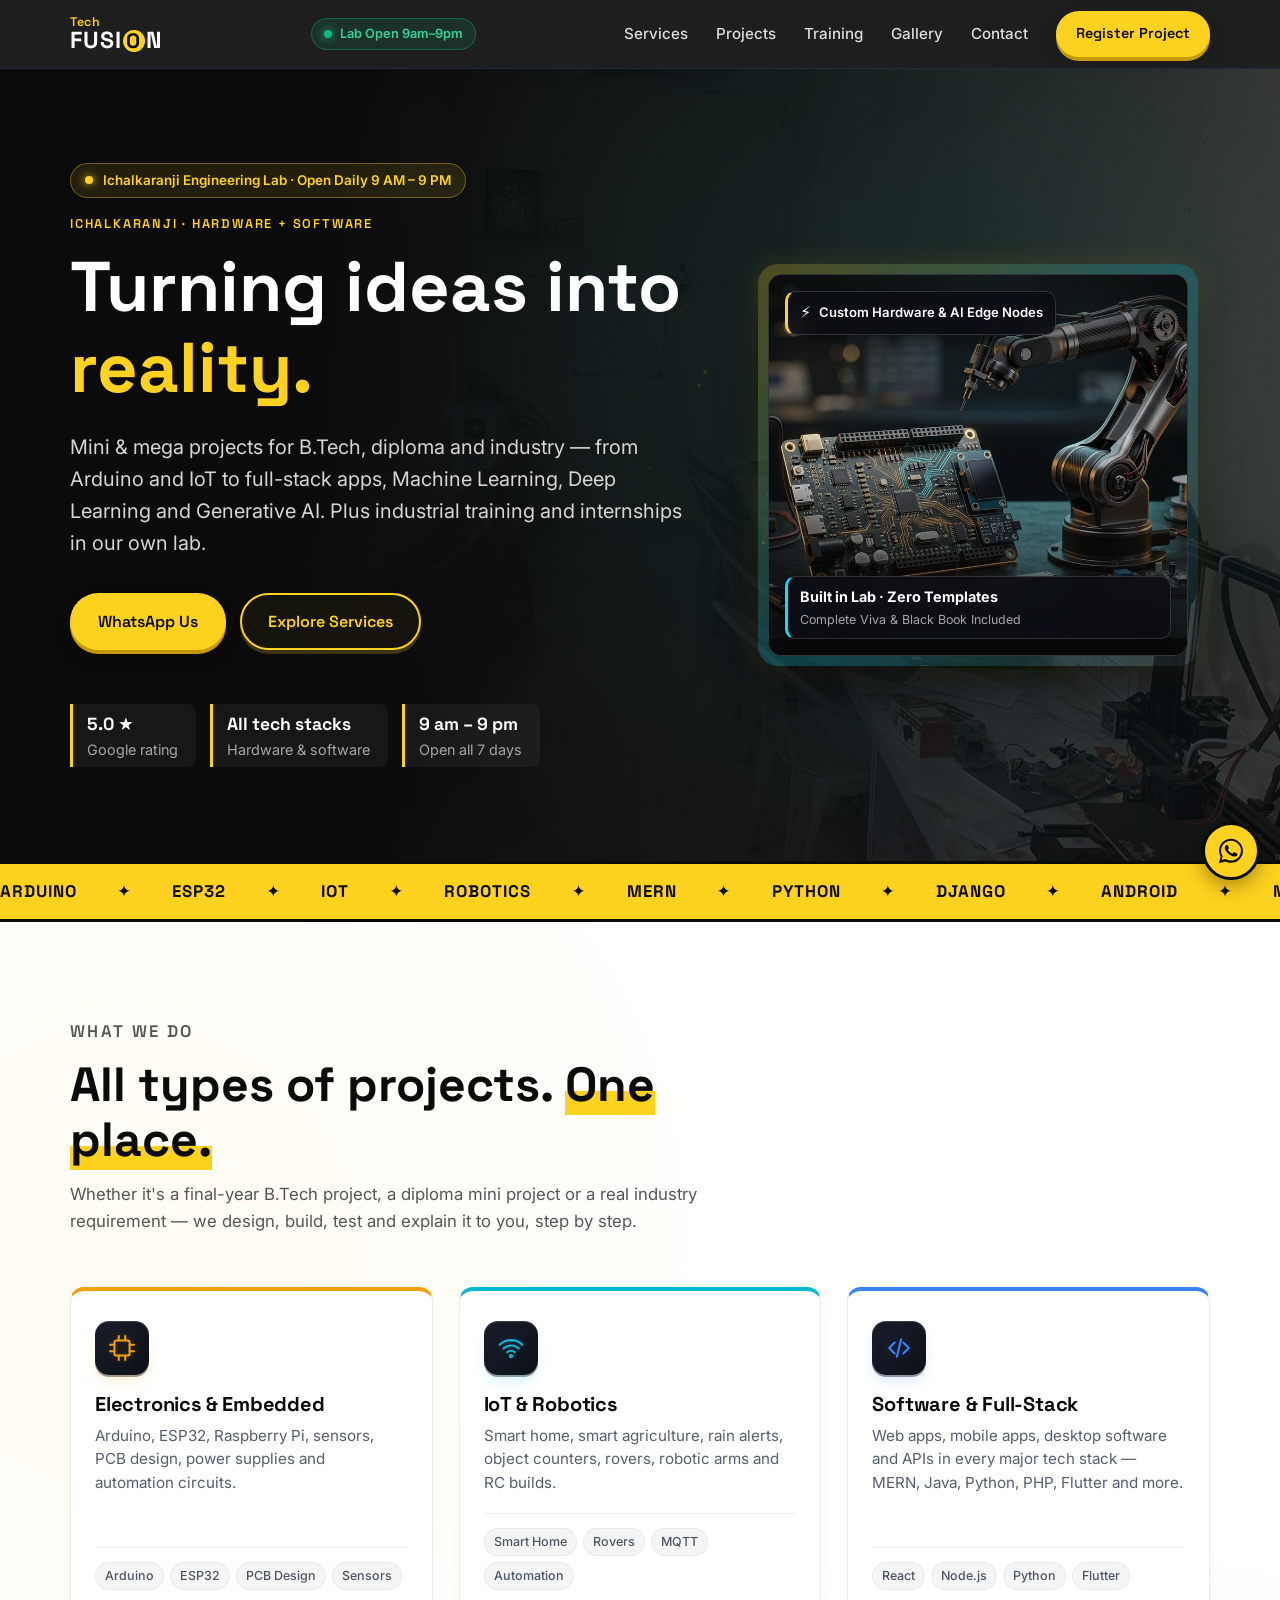
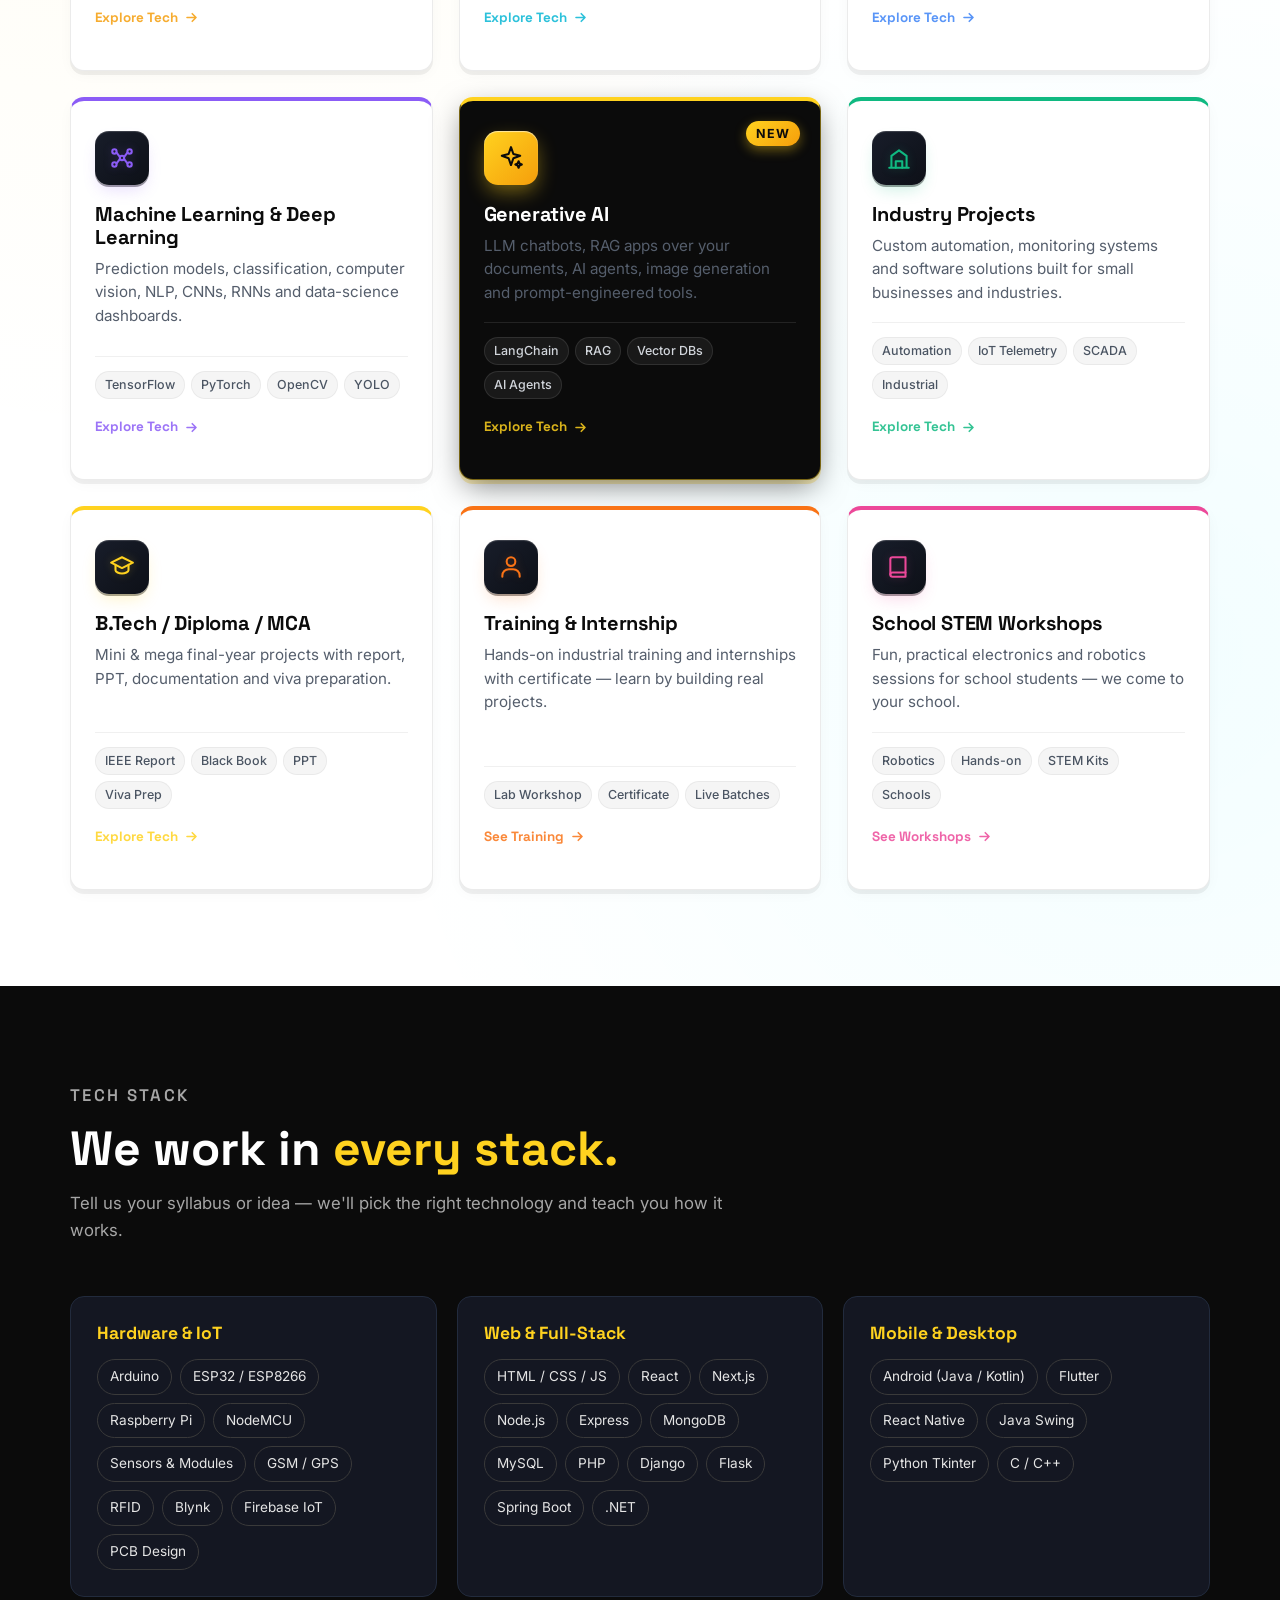
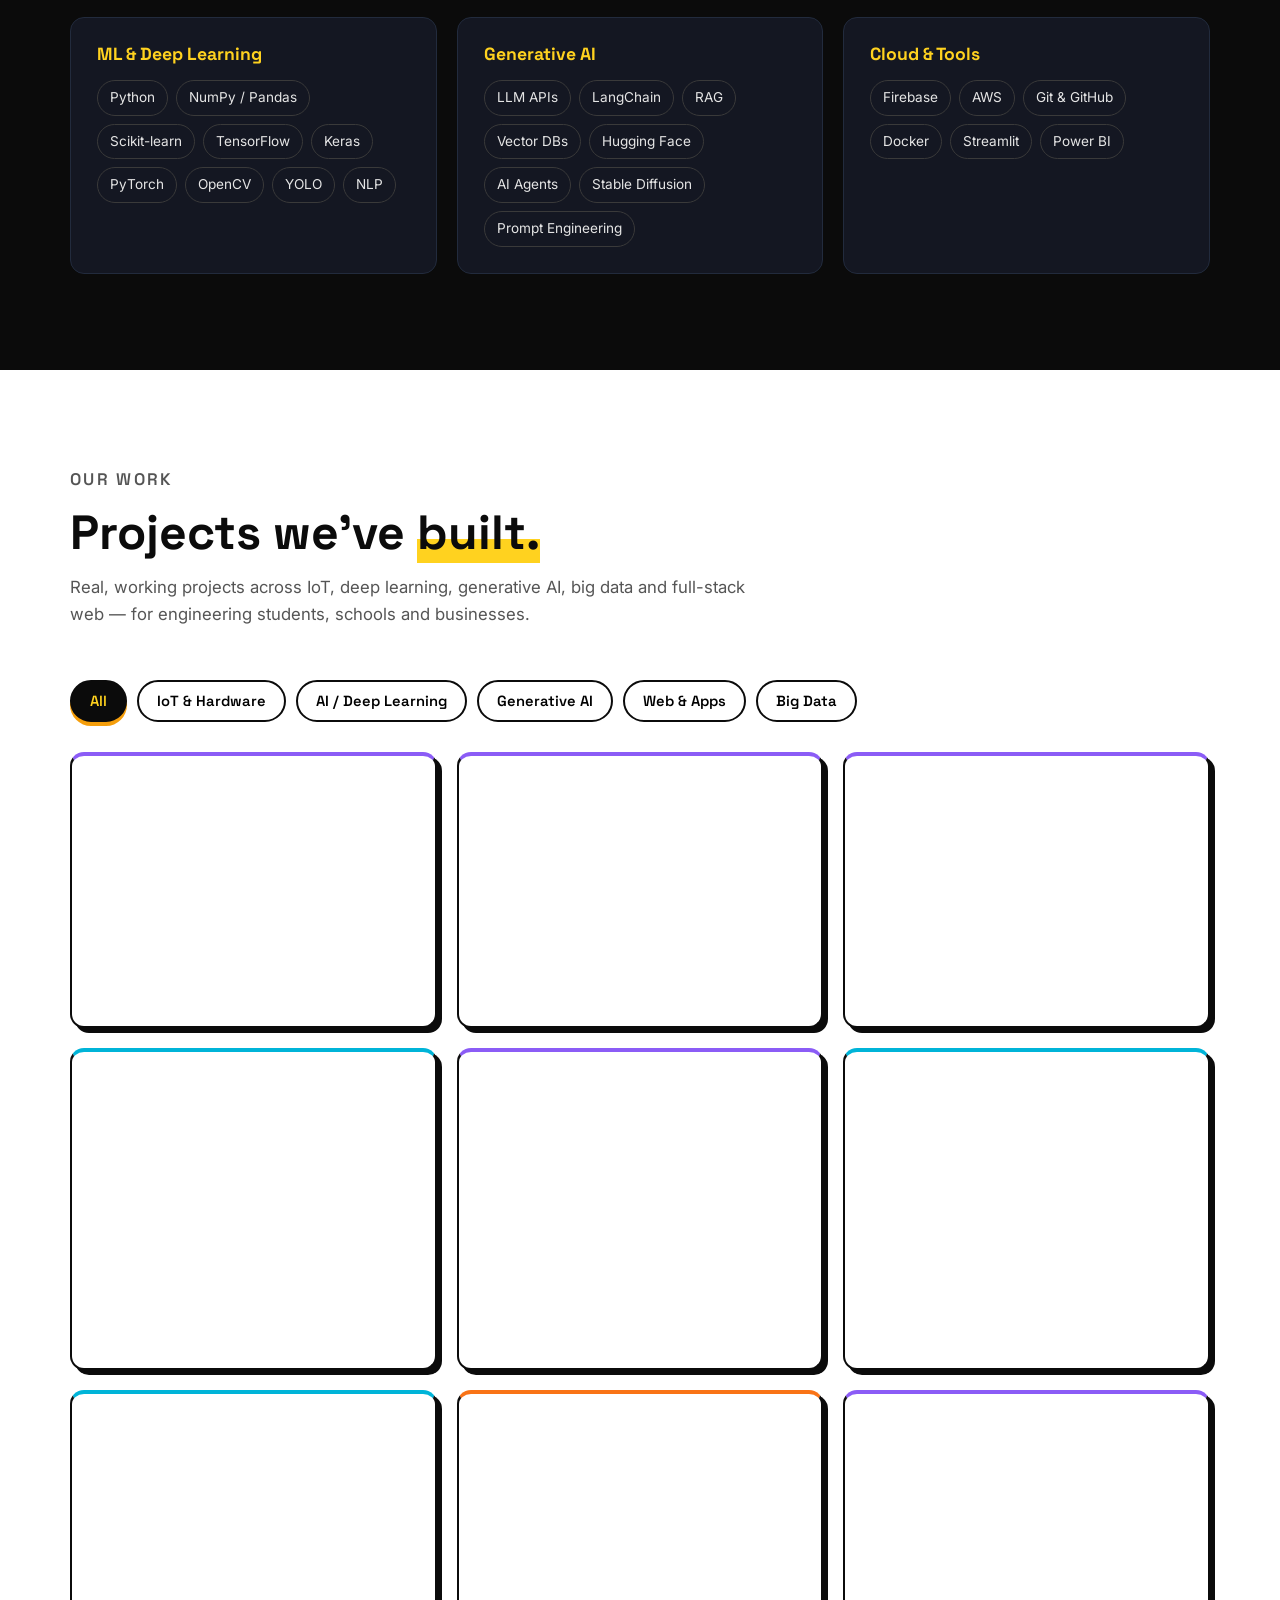
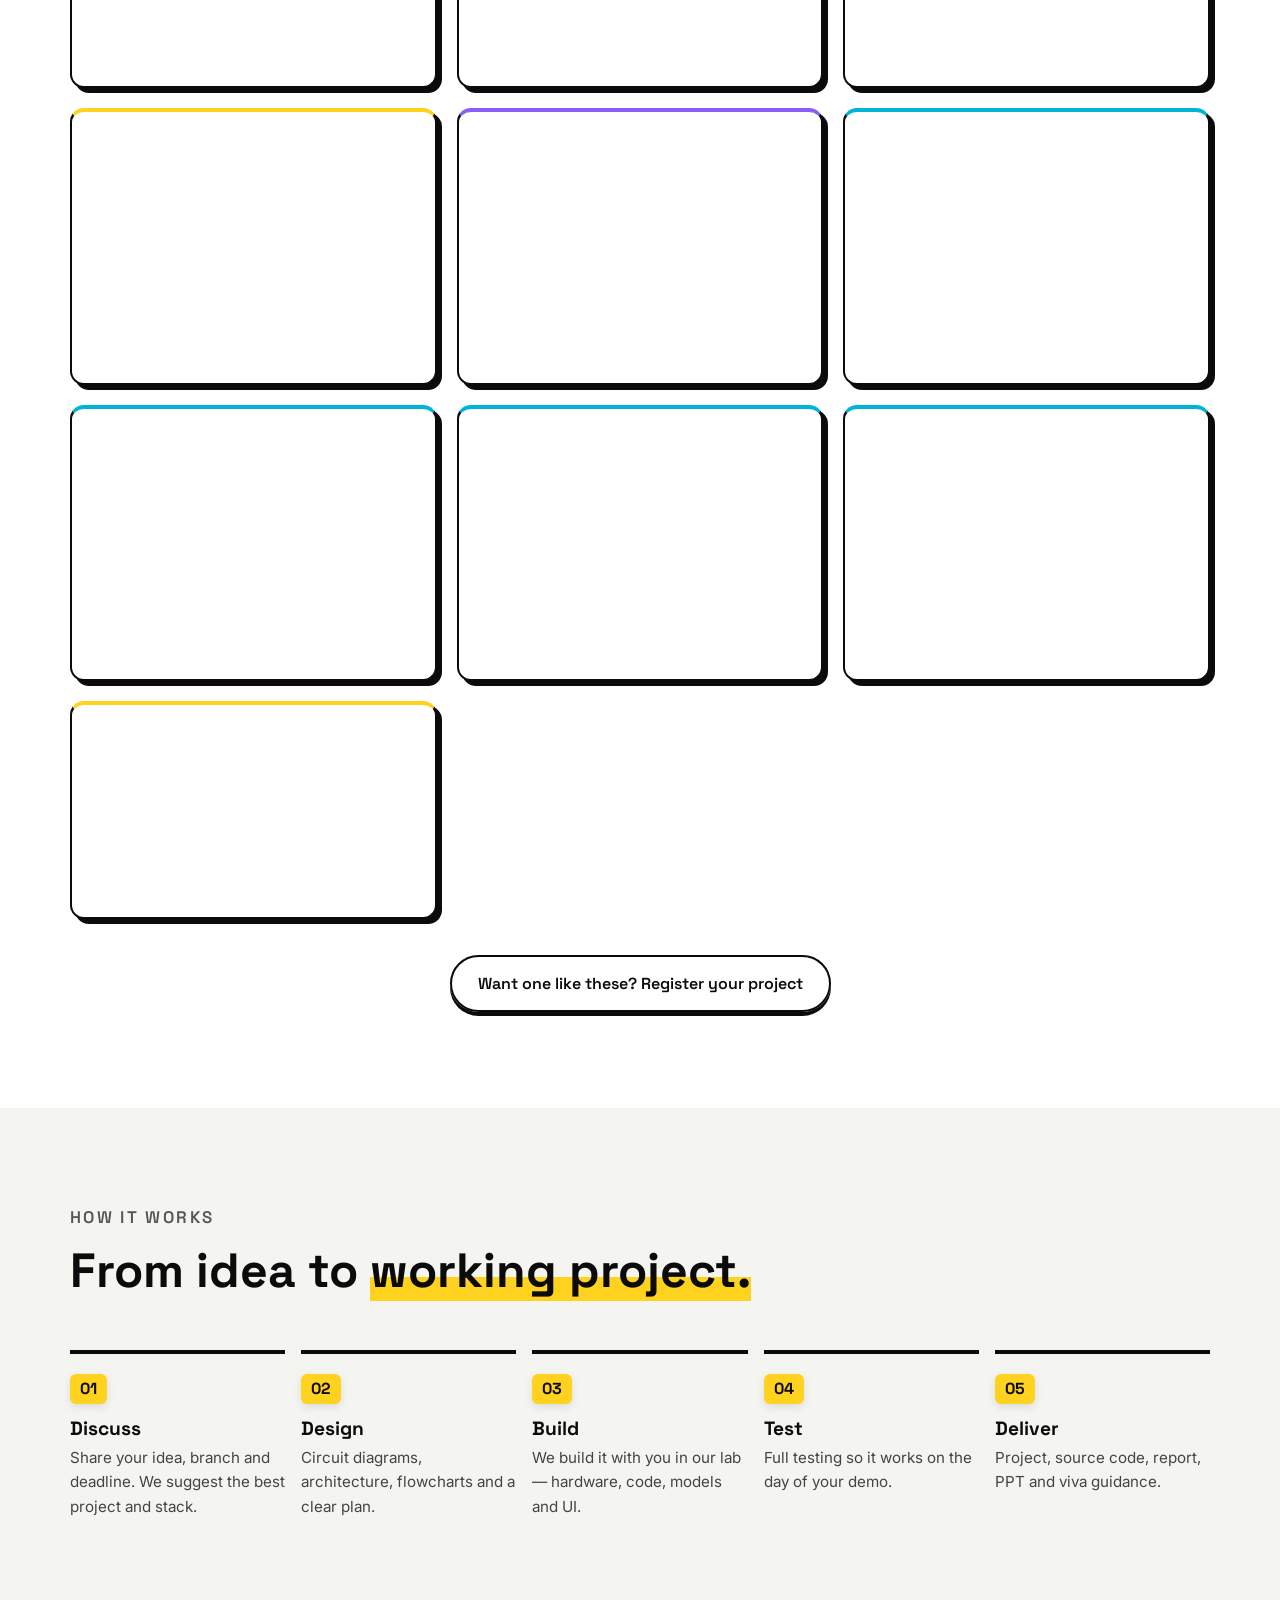
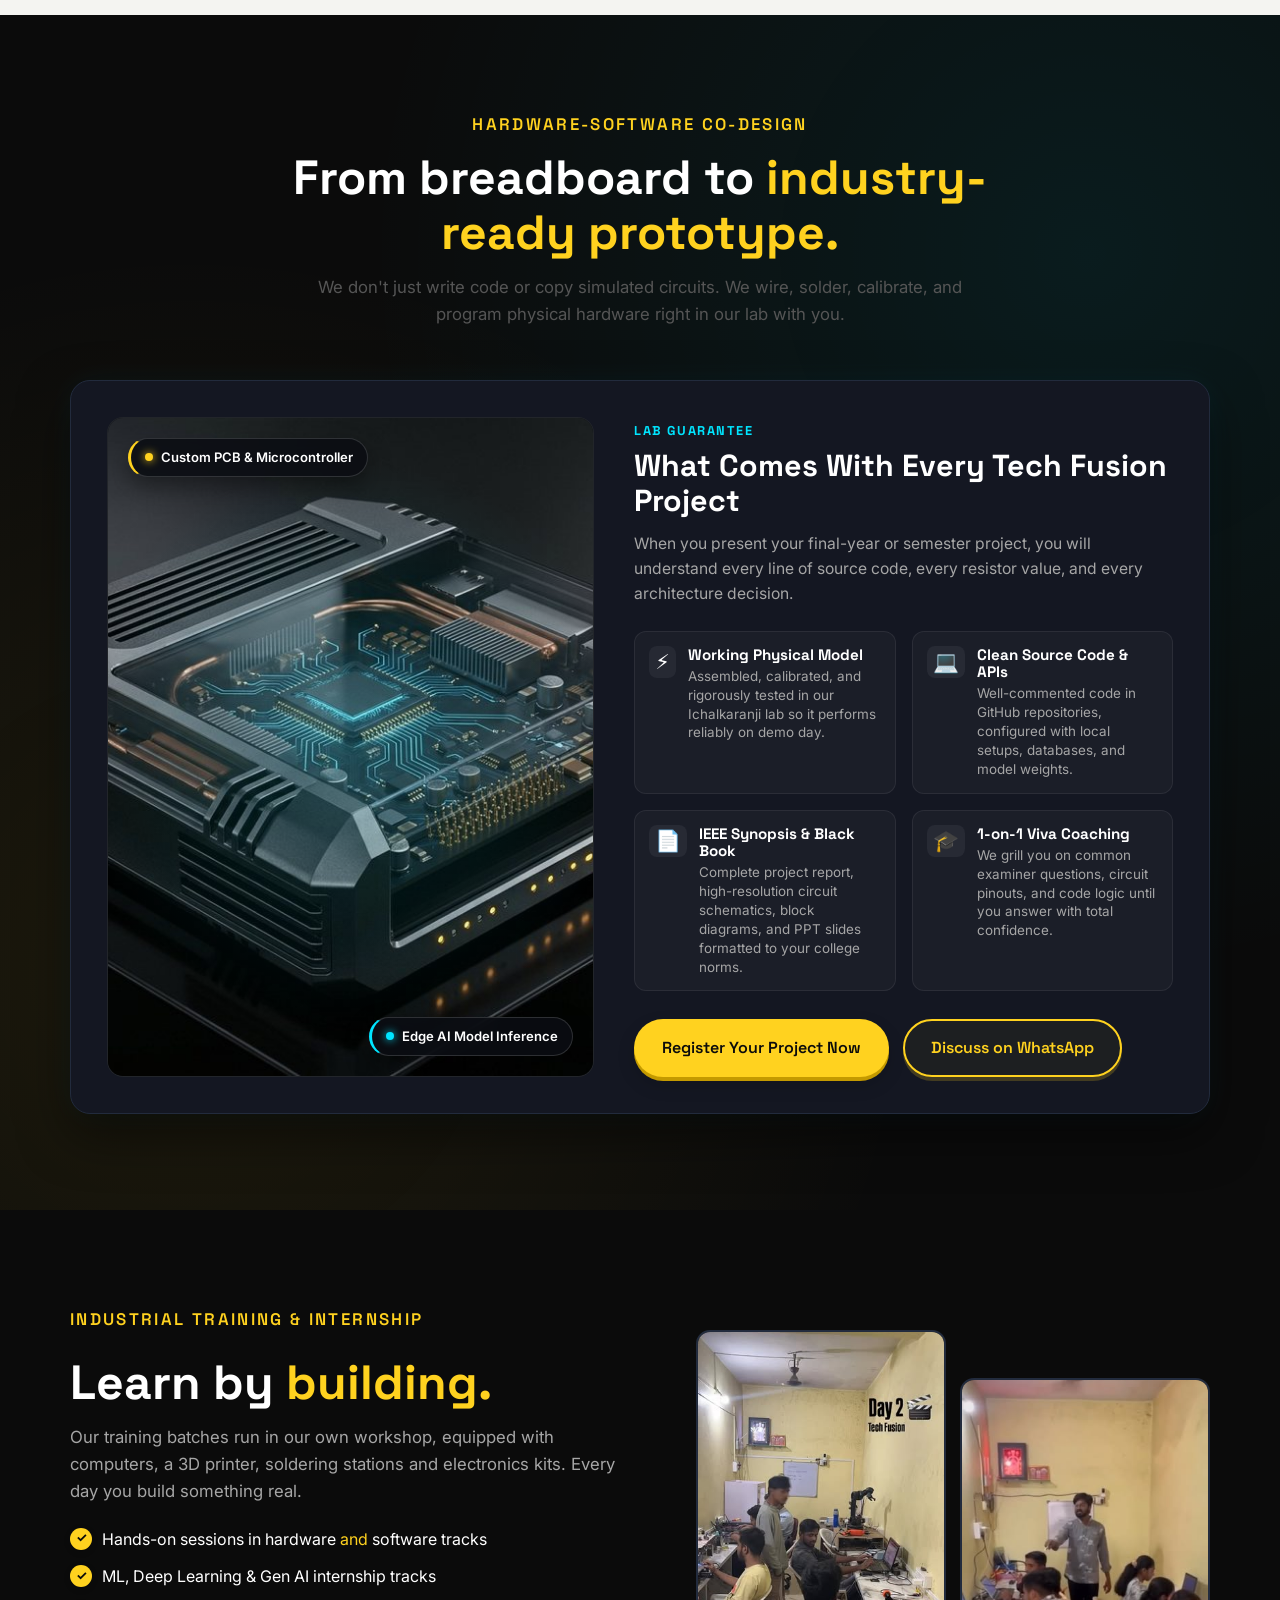
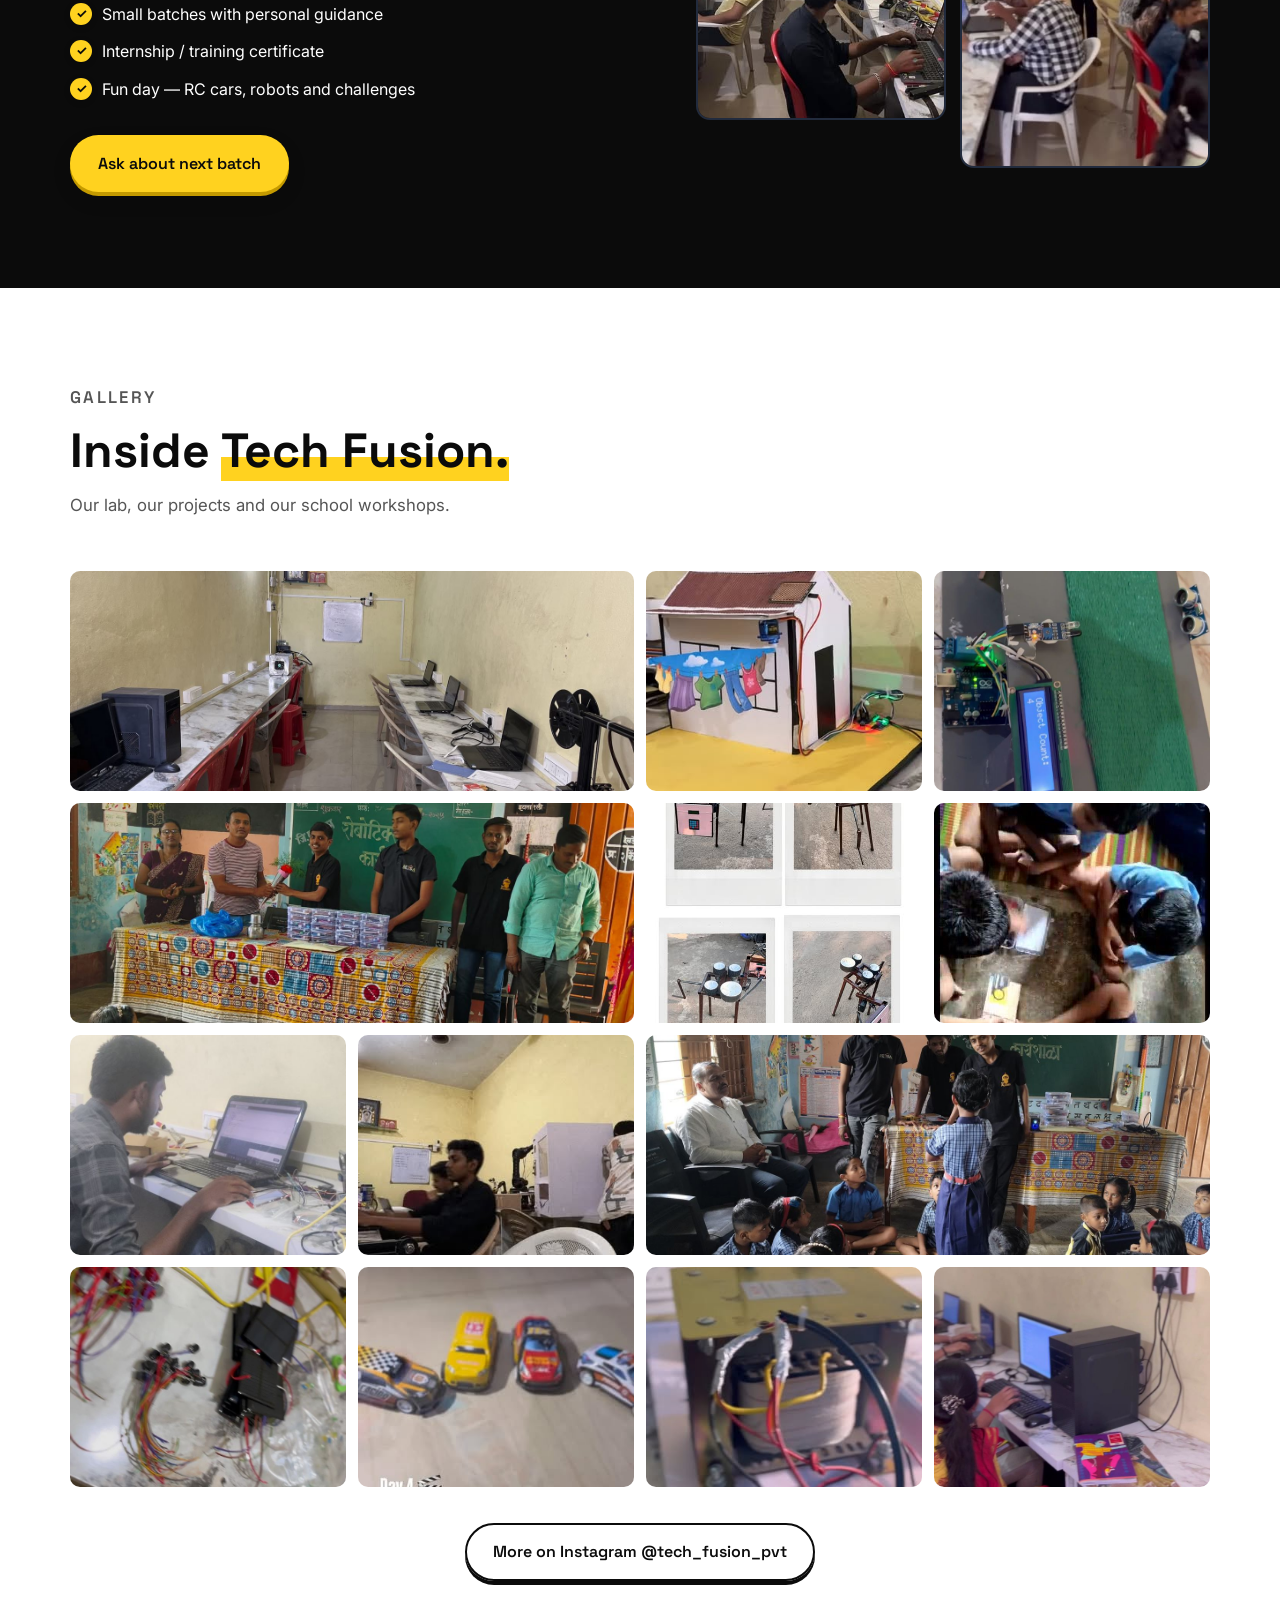
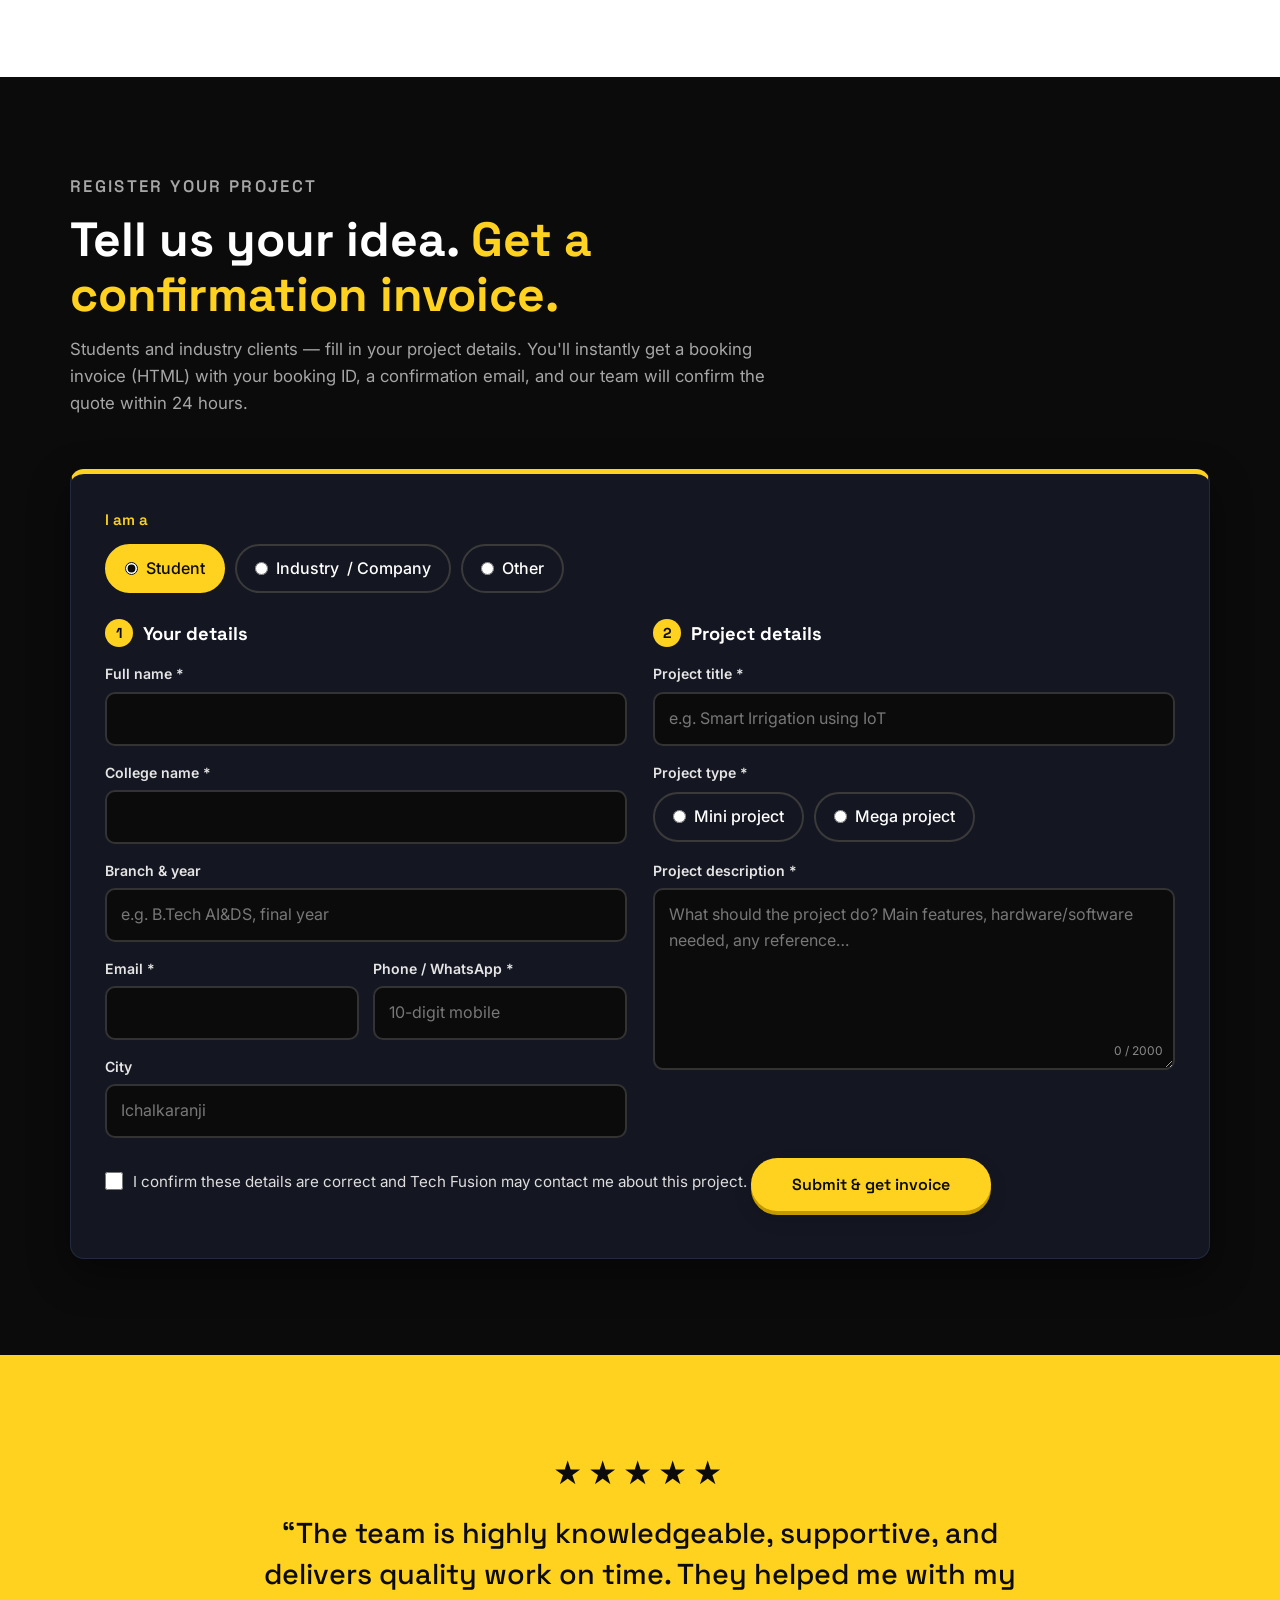
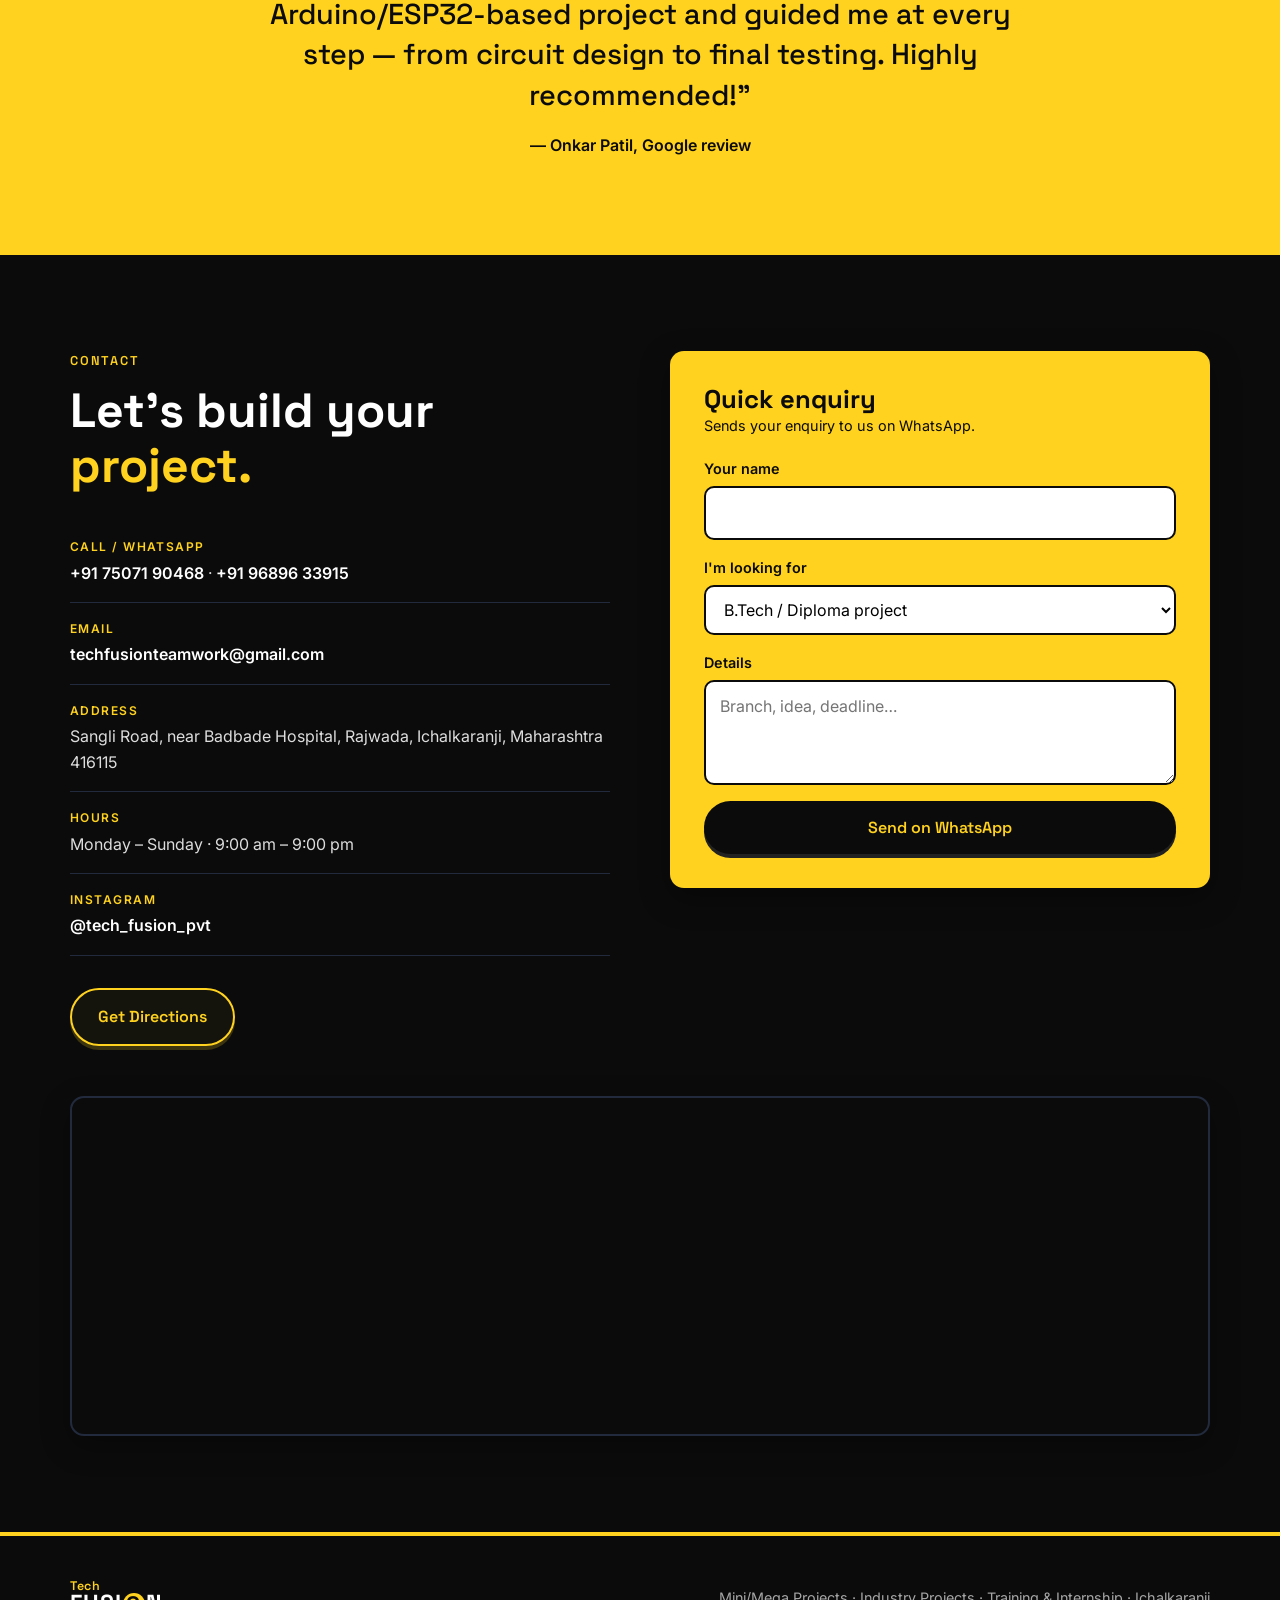
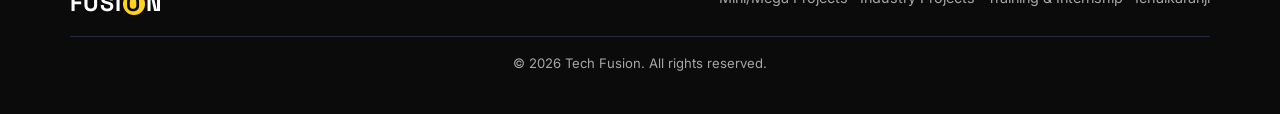
==== commit 586bc4ce: "Add Happy Diwali banner with looping fireworks Festive banner under the menu with canvas fireworks, " ====
--- a/index.html
+++ b/index.html
@@ -1,693 +1,709 @@
-<!DOCTYPE html>
-<html lang="en">
-<head>
-  <meta charset="UTF-8">
-  <meta name="viewport" content="width=device-width, initial-scale=1.0">
-  <title>Tech Fusion | Engineering Projects, Training &amp; Internships – Ichalkaranji</title>
-  <meta name="description" content="Tech Fusion, Ichalkaranji – Mini & mega projects for B.Tech, diploma and industry: electronics, IoT, embedded, full-stack software, ML, deep learning and Generative AI. Industrial training and internships.">
-  <link rel="icon" href="data:image/svg+xml,<svg xmlns='http://www.w3.org/2000/svg' viewBox='0 0 64 64'><rect width='64' height='64' rx='14' fill='%23111'/><text x='32' y='44' font-size='34' font-family='Arial' font-weight='900' text-anchor='middle' fill='%23FFD21F'>TF</text></svg>">
-  <link rel="alternate icon" href="favicon.ico">
-  <link rel="apple-touch-icon" href="apple-touch-icon.png">
-  <link rel="preconnect" href="https://fonts.googleapis.com">
-  <link rel="preconnect" href="https://fonts.gstatic.com" crossorigin>
-  <link href="https://fonts.googleapis.com/css2?family=Inter:wght@400;500;600&family=Space+Grotesk:wght@500;600;700&display=swap" rel="stylesheet">
-  <link rel="stylesheet" href="styles.css?v=12">
-</head>
-<body>
-
-  <!-- Header -->
-  <header class="nav" id="top">
-    <div class="container nav-inner">
-      <a href="#top" class="logo" aria-label="Tech Fusion home">
-        <span class="logo-small">Tech</span>
-        <span class="logo-big">FUSI<span class="logo-o">O</span>N</span>
-      </a>
-      <div class="nav-status">
-        <span class="nav-status-dot"></span>
-        <span>Lab Open 9am–9pm</span>
-      </div>
-      <button class="nav-toggle" aria-label="Open menu" aria-expanded="false">
-        <span></span><span></span><span></span>
-      </button>
-      <nav class="nav-links">
-        <a href="#services">Services</a>
-        <a href="#projects">Projects</a>
-        <a href="#training">Training</a>
-        <a href="#gallery">Gallery</a>
-        <a href="#contact">Contact</a>
-        <a href="#register" class="btn btn-yellow btn-sm">Register Project</a>
-      </nav>
-    </div>
-  </header>
-
-  <!-- Hero -->
-  <section class="hero">
-    <canvas id="hero-3d-canvas" class="hero-canvas" aria-hidden="true"></canvas>
-    <div class="hero-bg" style="background-image:url('assets/photos/photo-01.jpg')"></div>
-    <div class="container hero-content">
-      <div class="hero-grid">
-        <div class="hero-main">
-          <div class="hero-status-pill">
-            <span class="status-pulse"></span>
-            <span>Ichalkaranji Engineering Lab · Open Daily 9 AM – 9 PM</span>
-          </div>
-          <p class="eyebrow">Ichalkaranji · Hardware + Software</p>
-          <h1>Turning ideas into <span class="hl">reality.</span></h1>
-          <p class="lead">Mini &amp; mega projects for B.Tech, diploma and industry — from Arduino and IoT to full-stack apps, Machine Learning, Deep Learning and Generative AI. Plus industrial training and internships in our own lab.</p>
-          <div class="hero-cta">
-            <a href="https://wa.me/917507190468?text=Hi%20Tech%20Fusion%2C%20I%20want%20to%20enquire%20about%20a%20project." class="btn btn-yellow" target="_blank" rel="noopener">WhatsApp Us</a>
-            <a href="#services" class="btn btn-outline">Explore Services</a>
-          </div>
-          <ul class="hero-badges">
-            <li><strong>5.0 ★</strong> Google rating</li>
-            <li><strong>All tech stacks</strong> Hardware &amp; software</li>
-            <li><strong>9 am – 9 pm</strong> Open all 7 days</li>
-          </ul>
-        </div>
-        <div class="hero-visual">
-          <div class="hero-3d-card" data-tilt>
-            <div class="hero-card-glow"></div>
-            <div class="hero-card-frame">
-              <img src="assets/hero-3d-render.jpg" alt="3D engineering workstation with custom IoT hardware and robotic prototypes" class="hero-render-img" loading="eager">
-              <div class="hero-card-overlay">
-                <div class="hero-card-tag hero-card-tag-top">
-                  <span class="tag-icon">⚡</span>
-                  <span>Custom Hardware &amp; AI Edge Nodes</span>
-                </div>
-                <div class="hero-card-tag hero-card-tag-bottom">
-                  <strong>Built in Lab · Zero Templates</strong>
-                  <span class="tag-sub">Complete Viva &amp; Black Book Included</span>
-                </div>
-              </div>
-            </div>
-          </div>
-        </div>
-      </div>
-    </div>
-  </section>
-
-  <!-- Marquee strip -->
-  <div class="strip" aria-hidden="true">
-    <div class="strip-track">
-      <span>Arduino</span><span>ESP32</span><span>IoT</span><span>Robotics</span><span>MERN</span><span>Python</span><span>Django</span><span>Android</span><span>Machine Learning</span><span>Deep Learning</span><span>Generative AI</span><span>LLMs</span><span>Computer Vision</span><span>Cloud</span>
-      <span>Arduino</span><span>ESP32</span><span>IoT</span><span>Robotics</span><span>MERN</span><span>Python</span><span>Django</span><span>Android</span><span>Machine Learning</span><span>Deep Learning</span><span>Generative AI</span><span>LLMs</span><span>Computer Vision</span><span>Cloud</span>
-    </div>
-  </div>
-
-  <!-- Services -->
-  <section class="section" id="services">
-    <div class="container">
-      <div class="section-head">
-        <p class="eyebrow">What we do</p>
-        <h2>All types of projects. <span class="hl">One place.</span></h2>
-        <p>Whether it's a final-year B.Tech project, a diploma mini project or a real industry requirement — we design, build, test and explain it to you, step by step.</p>
-      </div>
-
-      <div class="cards">
-        <article class="card card-electronics" data-tilt>
-          <div class="card-icon">
-            <svg viewBox="0 0 24 24"><rect x="5" y="5" width="14" height="14" rx="2"/><path d="M9 1v4M15 1v4M9 19v4M15 19v4M1 9h4M1 15h4M19 9h4M19 15h4"/></svg>
-          </div>
-          <h3>Electronics &amp; Embedded</h3>
-          <p>Arduino, ESP32, Raspberry Pi, sensors, PCB design, power supplies and automation circuits.</p>
-          <div class="card-pills">
-            <span>Arduino</span><span>ESP32</span><span>PCB Design</span><span>Sensors</span>
-          </div>
-          <a class="card-action" href="#projects" data-filter="iot" aria-label="Explore Tech: Electronics &amp; Embedded"><span>Explore Tech</span><svg viewBox="0 0 20 20" aria-hidden="true"><path d="M4 10h12M11 5l5 5-5 5"/></svg></a>
-        </article>
-
-        <article class="card card-iot" data-tilt>
-          <div class="card-icon">
-            <svg viewBox="0 0 24 24"><path d="M5 12.5a10 10 0 0 1 14 0M8.5 16a5 5 0 0 1 7 0"/><circle cx="12" cy="19.5" r="1"/><path d="M1.5 9a15 15 0 0 1 21 0"/></svg>
-          </div>
-          <h3>IoT &amp; Robotics</h3>
-          <p>Smart home, smart agriculture, rain alerts, object counters, rovers, robotic arms and RC builds.</p>
-          <div class="card-pills">
-            <span>Smart Home</span><span>Rovers</span><span>MQTT</span><span>Automation</span>
-          </div>
-          <a class="card-action" href="#projects" data-filter="iot" aria-label="Explore Tech: IoT &amp; Robotics"><span>Explore Tech</span><svg viewBox="0 0 20 20" aria-hidden="true"><path d="M4 10h12M11 5l5 5-5 5"/></svg></a>
-        </article>
-
-        <article class="card card-software" data-tilt>
-          <div class="card-icon">
-            <svg viewBox="0 0 24 24"><path d="M8 7l-5 5 5 5M16 7l5 5-5 5M14 4l-4 16"/></svg>
-          </div>
-          <h3>Software &amp; Full-Stack</h3>
-          <p>Web apps, mobile apps, desktop software and APIs in every major tech stack — MERN, Java, Python, PHP, Flutter and more.</p>
-          <div class="card-pills">
-            <span>React</span><span>Node.js</span><span>Python</span><span>Flutter</span>
-          </div>
-          <a class="card-action" href="#projects" data-filter="web" aria-label="Explore Tech: Software &amp; Full-Stack"><span>Explore Tech</span><svg viewBox="0 0 20 20" aria-hidden="true"><path d="M4 10h12M11 5l5 5-5 5"/></svg></a>
-        </article>
-
-        <article class="card card-ml" data-tilt>
-          <div class="card-icon">
-            <svg viewBox="0 0 24 24"><circle cx="5" cy="6" r="2"/><circle cx="5" cy="18" r="2"/><circle cx="12" cy="12" r="2"/><circle cx="19" cy="6" r="2"/><circle cx="19" cy="18" r="2"/><path d="M7 7l3 4M7 17l3-4M14 11l3-4M14 13l3 4"/></svg>
-          </div>
-          <h3>Machine Learning &amp; Deep Learning</h3>
-          <p>Prediction models, classification, computer vision, NLP, CNNs, RNNs and data-science dashboards.</p>
-          <div class="card-pills">
-            <span>TensorFlow</span><span>PyTorch</span><span>OpenCV</span><span>YOLO</span>
-          </div>
-          <a class="card-action" href="#projects" data-filter="ai" aria-label="Explore Tech: Machine Learning &amp; Deep Learning"><span>Explore Tech</span><svg viewBox="0 0 20 20" aria-hidden="true"><path d="M4 10h12M11 5l5 5-5 5"/></svg></a>
-        </article>
-
-        <article class="card card-featured card-genai" data-tilt>
-          <div class="card-icon">
-            <svg viewBox="0 0 24 24"><path d="M12 2l2.2 6.3L20.5 10l-6.3 2.2L12 18.5l-2.2-6.3L3.5 10l6.3-1.7z"/><path d="M19 15l.9 2.1L22 18l-2.1.9L19 21l-.9-2.1L16 18l2.1-.9z"/></svg>
-          </div>
-          <h3>Generative AI</h3>
-          <p>LLM chatbots, RAG apps over your documents, AI agents, image generation and prompt-engineered tools.</p>
-          <span class="tag">New</span>
-          <div class="card-pills">
-            <span>LangChain</span><span>RAG</span><span>Vector DBs</span><span>AI Agents</span>
-          </div>
-          <a class="card-action" href="#projects" data-filter="genai" aria-label="Explore Tech: Generative AI"><span>Explore Tech</span><svg viewBox="0 0 20 20" aria-hidden="true"><path d="M4 10h12M11 5l5 5-5 5"/></svg></a>
-        </article>
-
-        <article class="card card-industry" data-tilt>
-          <div class="card-icon">
-            <svg viewBox="0 0 24 24"><path d="M3 21h18M5 21V10l7-5 7 5v11"/><path d="M9 21v-6h6v6"/></svg>
-          </div>
-          <h3>Industry Projects</h3>
-          <p>Custom automation, monitoring systems and software solutions built for small businesses and industries.</p>
-          <div class="card-pills">
-            <span>Automation</span><span>IoT Telemetry</span><span>SCADA</span><span>Industrial</span>
-          </div>
-          <a class="card-action" href="#projects" data-filter="all" aria-label="Explore Tech: Industry Projects"><span>Explore Tech</span><svg viewBox="0 0 20 20" aria-hidden="true"><path d="M4 10h12M11 5l5 5-5 5"/></svg></a>
-        </article>
-
-        <article class="card card-degree" data-tilt>
-          <div class="card-icon">
-            <svg viewBox="0 0 24 24"><path d="M2 8l10-5 10 5-10 5z"/><path d="M6 10v5c0 1.5 3 3 6 3s6-1.5 6-3v-5"/></svg>
-          </div>
-          <h3>B.Tech / Diploma / MCA</h3>
-          <p>Mini &amp; mega final-year projects with report, PPT, documentation and viva preparation.</p>
-          <div class="card-pills">
-            <span>IEEE Report</span><span>Black Book</span><span>PPT</span><span>Viva Prep</span>
-          </div>
-          <a class="card-action" href="#projects" data-filter="all" aria-label="Explore Tech: B.Tech / Diploma / MCA"><span>Explore Tech</span><svg viewBox="0 0 20 20" aria-hidden="true"><path d="M4 10h12M11 5l5 5-5 5"/></svg></a>
-        </article>
-
-        <article class="card card-training" data-tilt>
-          <div class="card-icon">
-            <svg viewBox="0 0 24 24"><circle cx="12" cy="7" r="4"/><path d="M4 21v-1a6 6 0 0 1 6-6h4a6 6 0 0 1 6 6v1"/></svg>
-          </div>
-          <h3>Training &amp; Internship</h3>
-          <p>Hands-on industrial training and internships with certificate — learn by building real projects.</p>
-          <div class="card-pills">
-            <span>Lab Workshop</span><span>Certificate</span><span>Live Batches</span>
-          </div>
-          <a class="card-action" href="#training" aria-label="See Training: Training &amp; Internship"><span>See Training</span><svg viewBox="0 0 20 20" aria-hidden="true"><path d="M4 10h12M11 5l5 5-5 5"/></svg></a>
-        </article>
-
-        <article class="card card-stem" data-tilt>
-          <div class="card-icon">
-            <svg viewBox="0 0 24 24"><path d="M4 19V5a2 2 0 0 1 2-2h12v18H6a2 2 0 0 1-2-2z"/><path d="M4 19a2 2 0 0 1 2-2h12"/></svg>
-          </div>
-          <h3>School STEM Workshops</h3>
-          <p>Fun, practical electronics and robotics sessions for school students — we come to your school.</p>
-          <div class="card-pills">
-            <span>Robotics</span><span>Hands-on</span><span>STEM Kits</span><span>Schools</span>
-          </div>
-          <a class="card-action" href="#gallery" aria-label="See Workshops: School STEM Workshops"><span>See Workshops</span><svg viewBox="0 0 20 20" aria-hidden="true"><path d="M4 10h12M11 5l5 5-5 5"/></svg></a>
-        </article>
-      </div>
-    </div>
-  </section>
-
-  <!-- Tech stack -->
-  <section class="section section-dark" id="stack">
-    <div class="container">
-      <div class="section-head">
-        <p class="eyebrow">Tech stack</p>
-        <h2>We work in <span class="hl">every stack.</span></h2>
-        <p>Tell us your syllabus or idea — we'll pick the right technology and teach you how it works.</p>
-      </div>
-
-      <div class="stack-grid">
-        <div class="stack-group" data-tilt>
-          <h3>Hardware &amp; IoT</h3>
-          <ul class="chips">
-            <li>Arduino</li><li>ESP32 / ESP8266</li><li>Raspberry Pi</li><li>NodeMCU</li><li>Sensors &amp; Modules</li><li>GSM / GPS</li><li>RFID</li><li>Blynk</li><li>Firebase IoT</li><li>PCB Design</li>
-          </ul>
-        </div>
-        <div class="stack-group" data-tilt>
-          <h3>Web &amp; Full-Stack</h3>
-          <ul class="chips">
-            <li>HTML / CSS / JS</li><li>React</li><li>Next.js</li><li>Node.js</li><li>Express</li><li>MongoDB</li><li>MySQL</li><li>PHP</li><li>Django</li><li>Flask</li><li>Spring Boot</li><li>.NET</li>
-          </ul>
-        </div>
-        <div class="stack-group" data-tilt>
-          <h3>Mobile &amp; Desktop</h3>
-          <ul class="chips">
-            <li>Android (Java / Kotlin)</li><li>Flutter</li><li>React Native</li><li>Java Swing</li><li>Python Tkinter</li><li>C / C++</li>
-          </ul>
-        </div>
-        <div class="stack-group" data-tilt>
-          <h3>ML &amp; Deep Learning</h3>
-          <ul class="chips">
-            <li>Python</li><li>NumPy / Pandas</li><li>Scikit-learn</li><li>TensorFlow</li><li>Keras</li><li>PyTorch</li><li>OpenCV</li><li>YOLO</li><li>NLP</li>
-          </ul>
-        </div>
-        <div class="stack-group" data-tilt>
-          <h3>Generative AI</h3>
-          <ul class="chips">
-            <li>LLM APIs</li><li>LangChain</li><li>RAG</li><li>Vector DBs</li><li>Hugging Face</li><li>AI Agents</li><li>Stable Diffusion</li><li>Prompt Engineering</li>
-          </ul>
-        </div>
-        <div class="stack-group" data-tilt>
-          <h3>Cloud &amp; Tools</h3>
-          <ul class="chips">
-            <li>Firebase</li><li>AWS</li><li>Git &amp; GitHub</li><li>Docker</li><li>Streamlit</li><li>Power BI</li>
-          </ul>
-        </div>
-      </div>
-    </div>
-  </section>
-
-  <!-- Projects -->
-  <section class="section" id="projects">
-    <div class="container">
-      <div class="section-head">
-        <p class="eyebrow">Our work</p>
-        <h2>Projects we've <span class="hl">built.</span></h2>
-        <p>Real, working projects across IoT, deep learning, generative AI, big data and full-stack web — for engineering students, schools and businesses.</p>
-      </div>
-
-      <div class="filters" role="group" aria-label="Filter projects">
-        <button class="filter active" data-filter="all" aria-pressed="true">All</button>
-        <button class="filter" data-filter="iot" aria-pressed="false">IoT &amp; Hardware</button>
-        <button class="filter" data-filter="ai" aria-pressed="false">AI / Deep Learning</button>
-        <button class="filter" data-filter="genai" aria-pressed="false">Generative AI</button>
-        <button class="filter" data-filter="web" aria-pressed="false">Web &amp; Apps</button>
-        <button class="filter" data-filter="data" aria-pressed="false">Big Data</button>
-      </div>
-
-      <div class="projects">
-        <article class="project" data-cat="ai web" data-tilt>
-          <div class="project-top"><span class="project-cat">AI · Web</span><span class="project-badge">Final year</span></div>
-          <h3>AgroIntel</h3>
-          <p>Organic fruit detection with two MobileNetV2 models, plus a marketplace website where every scan is saved.</p>
-          <ul class="project-tech"><li>React</li><li>Node.js</li><li>PostgreSQL</li><li>FastAPI</li><li>TensorFlow</li></ul>
-        </article>
-        <article class="project" data-cat="genai web" data-tilt>
-          <div class="project-top"><span class="project-cat">Gen AI · Web</span></div>
-          <h3>Aegis — AI Personal Mentor</h3>
-          <p>Gamified study companion with four AI mentors, a learning map, planner with habit streaks, flashcards, quizzes and notes.</p>
-          <ul class="project-tech"><li>React</li><li>Vite</li><li>Gemini API</li></ul>
-        </article>
-        <article class="project" data-cat="data ai" data-tilt>
-          <div class="project-top"><span class="project-cat">Big Data · ML</span><span class="project-badge">Final year</span></div>
-          <h3>Amazon Review Analytics</h3>
-          <p>Sentiment analysis, fake-review detection and product recommendation on 43.9 M Amazon ratings, with explainable AI.</p>
-          <ul class="project-tech"><li>PySpark</li><li>Spark MLlib</li><li>Hadoop HDFS</li><li>Hive</li><li>React</li></ul>
-        </article>
-        <article class="project" data-cat="ai iot" data-tilt>
-          <div class="project-top"><span class="project-cat">AI · IoT</span></div>
-          <h3>Chicks Monitoring System</h3>
-          <p>Camera-based poultry farm monitor that detects chicks and threats like snakes in real time and raises alerts.</p>
-          <ul class="project-tech"><li>YOLOv8</li><li>OpenCV</li><li>CLIP</li><li>Flask</li></ul>
-        </article>
-        <article class="project" data-cat="ai genai web" data-tilt>
-          <div class="project-top"><span class="project-cat">Deep Learning</span><span class="project-badge">SIH 2026</span></div>
-          <h3>Demand IQ — Inventory Forecasting</h3>
-          <p>Forecasts product demand with a stacked ensemble, recommends reorder points, flags anomalies and explains every prediction.</p>
-          <ul class="project-tech"><li>LSTM</li><li>XGBoost</li><li>Prophet</li><li>SHAP</li><li>FastAPI</li><li>Groq</li></ul>
-        </article>
-        <article class="project" data-cat="ai iot" data-tilt>
-          <div class="project-top"><span class="project-cat">Deep Learning · IoT</span></div>
-          <h3>Fruit Classification System</h3>
-          <p>Classifies fruits from a live camera with a trained CNN and drives an ESP32 sorter over serial / MQTT.</p>
-          <ul class="project-tech"><li>TensorFlow</li><li>Keras</li><li>OpenCV</li><li>Flask</li><li>ESP32</li></ul>
-        </article>
-        <article class="project" data-cat="iot web" data-tilt>
-          <div class="project-top"><span class="project-cat">IoT</span></div>
-          <h3>Smart Gas Monitoring</h3>
-          <p>ESP32 + MQ-135 gas sensor with LCD, buzzer and GSM SMS alerts, streaming live readings to a web dashboard.</p>
-          <ul class="project-tech"><li>ESP32</li><li>MQ-135</li><li>SIM800L</li><li>Supabase</li><li>React</li></ul>
-        </article>
-        <article class="project" data-cat="iot genai" data-tilt>
-          <div class="project-top"><span class="project-cat">IoT · Gen AI</span><span class="project-badge">B.Tech major</span></div>
-          <h3>Remote Patient Health Monitoring</h3>
-          <p>ESP32 vitals sensors, fall detection and a rule engine, with Generative AI explaining each alert in plain language.</p>
-          <ul class="project-tech"><li>ESP32</li><li>MAX30102</li><li>FastAPI</li><li>Supabase</li><li>React</li><li>LLM</li></ul>
-        </article>
-        <article class="project" data-cat="genai web" data-tilt>
-          <div class="project-top"><span class="project-cat">Gen AI · Voice</span></div>
-          <h3>MediLing — Healthcare Conversation AI</h3>
-          <p>Multilingual voice patient-intake in English, Hindi, Kannada and code-mixed speech, with structured data extraction.</p>
-          <ul class="project-tech"><li>FastAPI</li><li>React</li><li>TypeScript</li><li>Speech-to-text</li><li>LLM</li></ul>
-        </article>
-        <article class="project" data-cat="web" data-tilt>
-          <div class="project-top"><span class="project-cat">Web App</span></div>
-          <h3>Mess Tracker</h3>
-          <p>Daily mess meal tracker with a calendar view, history, dashboard stats and editable entries.</p>
-          <ul class="project-tech"><li>React</li><li>Tailwind CSS</li><li>Vite</li></ul>
-        </article>
-        <article class="project" data-cat="genai" data-tilt>
-          <div class="project-top"><span class="project-cat">Gen AI · NLP</span></div>
-          <h3>AI Paraphrasing Tool</h3>
-          <p>LLM-powered paraphraser with semantic search over saved text using vector embeddings.</p>
-          <ul class="project-tech"><li>Streamlit</li><li>Groq LLM</li><li>ChromaDB</li><li>Sentence Transformers</li></ul>
-        </article>
-        <article class="project" data-cat="ai iot" data-tilt>
-          <div class="project-top"><span class="project-cat">AI · IoT</span></div>
-          <h3>Pothole Watch</h3>
-          <p>Detects potholes from an ESP32-CAM video stream with YOLOv8 and pins each one, with GPS, on a live web map.</p>
-          <ul class="project-tech"><li>YOLOv8</li><li>ESP32-CAM</li><li>Flask-SocketIO</li><li>Leaflet</li></ul>
-        </article>
-        <article class="project" data-cat="web iot" data-tilt>
-          <div class="project-top"><span class="project-cat">Web · GPS</span></div>
-          <h3>Smart School Bus Management</h3>
-          <p>Live GPS bus tracking with separate admin, driver and parent apps for routes, drivers and students.</p>
-          <ul class="project-tech"><li>Next.js</li><li>Supabase</li><li>Geolocation</li></ul>
-        </article>
-        <article class="project" data-cat="iot web" data-tilt>
-          <div class="project-top"><span class="project-cat">IoT</span></div>
-          <h3>Smart Streetlight System</h3>
-          <p>IoT street-light monitoring with a live web dashboard and charts for status and energy use.</p>
-          <ul class="project-tech"><li>Next.js</li><li>Supabase</li><li>Recharts</li><li>IoT</li></ul>
-        </article>
-        <article class="project" data-cat="iot ai" data-tilt>
-          <div class="project-top"><span class="project-cat">IoT · ML</span></div>
-          <h3>Water Quality Monitoring</h3>
-          <p>ESP32 with TDS and temperature probes, an ML service that predicts water quality, and a live dashboard.</p>
-          <ul class="project-tech"><li>ESP32</li><li>TDS sensor</li><li>Python ML</li><li>Supabase</li><li>React</li></ul>
-        </article>
-        <article class="project" data-cat="web" data-tilt>
-          <div class="project-top"><span class="project-cat">Website</span></div>
-          <h3>Developer Portfolio Websites</h3>
-          <p>Modern, responsive personal portfolio sites to showcase skills, projects and résumés.</p>
-          <ul class="project-tech"><li>Next.js</li><li>React</li><li>Tailwind CSS</li></ul>
-        </article>
-      </div>
-      <p class="projects-empty" hidden>No projects in this category yet.</p>
-      <p class="center">
-        <a href="#register" class="btn btn-outline-dark">Want one like these? Register your project</a>
-      </p>
-    </div>
-  </section>
-
-  <!-- Process -->
-  <section class="section section-alt" id="process">
-    <div class="container">
-      <div class="section-head">
-        <p class="eyebrow">How it works</p>
-        <h2>From idea to <span class="hl">working project.</span></h2>
-      </div>
-      <ol class="steps">
-        <li><span class="step-num">01</span><h3>Discuss</h3><p>Share your idea, branch and deadline. We suggest the best project and stack.</p></li>
-        <li><span class="step-num">02</span><h3>Design</h3><p>Circuit diagrams, architecture, flowcharts and a clear plan.</p></li>
-        <li><span class="step-num">03</span><h3>Build</h3><p>We build it with you in our lab — hardware, code, models and UI.</p></li>
-        <li><span class="step-num">04</span><h3>Test</h3><p>Full testing so it works on the day of your demo.</p></li>
-        <li><span class="step-num">05</span><h3>Deliver</h3><p>Project, source code, report, PPT and viva guidance.</p></li>
-      </ol>
-    </div>
-  </section>
-
-  <!-- 3D Hardware & AI Prototyping Showcase -->
-  <section class="section section-prototype" id="prototype">
-    <div class="container">
-      <div class="section-head section-head-center">
-        <p class="eyebrow">Hardware-Software Co-Design</p>
-        <h2>From breadboard to <span class="hl">industry-ready prototype.</span></h2>
-        <p>We don't just write code or copy simulated circuits. We wire, solder, calibrate, and program physical hardware right in our lab with you.</p>
-      </div>
-
-      <div class="prototype-showcase">
-        <div class="prototype-card" data-tilt>
-          <div class="prototype-visual">
-            <div class="prototype-glow"></div>
-            <img src="assets/iot-3d-showcase.jpg" alt="3D prototype render of IoT AI edge device built at Tech Fusion" class="prototype-img" loading="lazy">
-            <div class="prototype-float-badge prototype-badge-1">
-              <span class="badge-dot"></span> Custom PCB &amp; Microcontroller
-            </div>
-            <div class="prototype-float-badge prototype-badge-2">
-              <span class="badge-dot cyan"></span> Edge AI Model Inference
-            </div>
-          </div>
-          <div class="prototype-content">
-            <div class="prototype-header">
-              <span class="prototype-kicker">Lab Guarantee</span>
-              <h3>What Comes With Every Tech Fusion Project</h3>
-              <p>When you present your final-year or semester project, you will understand every line of source code, every resistor value, and every architecture decision.</p>
-            </div>
-            <div class="prototype-features">
-              <div class="feat-card">
-                <div class="feat-icon">⚡</div>
-                <div class="feat-text">
-                  <h4>Working Physical Model</h4>
-                  <p>Assembled, calibrated, and rigorously tested in our Ichalkaranji lab so it performs reliably on demo day.</p>
-                </div>
-              </div>
-              <div class="feat-card">
-                <div class="feat-icon">💻</div>
-                <div class="feat-text">
-                  <h4>Clean Source Code &amp; APIs</h4>
-                  <p>Well-commented code in GitHub repositories, configured with local setups, databases, and model weights.</p>
-                </div>
-              </div>
-              <div class="feat-card">
-                <div class="feat-icon">📄</div>
-                <div class="feat-text">
-                  <h4>IEEE Synopsis &amp; Black Book</h4>
-                  <p>Complete project report, high-resolution circuit schematics, block diagrams, and PPT slides formatted to your college norms.</p>
-                </div>
-              </div>
-              <div class="feat-card">
-                <div class="feat-icon">🎓</div>
-                <div class="feat-text">
-                  <h4>1-on-1 Viva Coaching</h4>
-                  <p>We grill you on common examiner questions, circuit pinouts, and code logic until you answer with total confidence.</p>
-                </div>
-              </div>
-            </div>
-            <div class="prototype-cta-row">
-              <a href="#register" class="btn btn-yellow">Register Your Project Now</a>
-              <a href="https://wa.me/917507190468?text=Hi%20Tech%20Fusion%2C%20I%20want%20to%20discuss%20a%20project%20idea." class="btn btn-outline" target="_blank" rel="noopener">Discuss on WhatsApp</a>
-            </div>
-          </div>
-        </div>
-      </div>
-    </div>
-  </section>
-
-  <!-- Training -->
-  <section class="section section-dark" id="training">
-    <div class="container split">
-      <div class="split-text">
-        <p class="eyebrow">Industrial training &amp; internship</p>
-        <h2>Learn by <span class="hl">building.</span></h2>
-        <p>Our training batches run in our own workshop, equipped with computers, a 3D printer, soldering stations and electronics kits. Every day you build something real.</p>
-        <ul class="ticks">
-          <li>Hands-on sessions in hardware <em>and</em> software tracks</li>
-          <li>ML, Deep Learning &amp; Gen AI internship tracks</li>
-          <li>Small batches with personal guidance</li>
-          <li>Internship / training certificate</li>
-          <li>Fun day — RC cars, robots and challenges</li>
-        </ul>
-        <a href="https://wa.me/917507190468?text=Hi%20Tech%20Fusion%2C%20I%20want%20details%20about%20training%20%2F%20internship." class="btn btn-yellow" target="_blank" rel="noopener">Ask about next batch</a>
-      </div>
-      <div class="split-media">
-        <img src="assets/instagram/ig-08.jpg" alt="Students working in the Tech Fusion lab during training" loading="lazy">
-        <img src="assets/instagram/ig-12.jpg" alt="Training batch with instructor at Tech Fusion" loading="lazy">
-      </div>
-    </div>
-  </section>
-
-  <!-- Gallery -->
-  <section class="section" id="gallery">
-    <div class="container">
-      <div class="section-head">
-        <p class="eyebrow">Gallery</p>
-        <h2>Inside <span class="hl">Tech Fusion.</span></h2>
-        <p>Our lab, our projects and our school workshops.</p>
-      </div>
-      <div class="gallery">
-        <figure class="g-wide"><img src="assets/photos/photo-01.jpg" alt="Tech Fusion lab with computers and 3D printer" loading="lazy"></figure>
-        <figure><img src="assets/instagram/ig-04.jpg" alt="Smart Rain Alert IoT project" loading="lazy"></figure>
-        <figure><img src="assets/photos/photo-03.jpg" alt="Conveyor belt object counter with Arduino and LCD" loading="lazy"></figure>
-        <figure class="g-wide"><img src="assets/photos/photo-04.jpg" alt="School STEM workshop by Tech Fusion team" loading="lazy"></figure>
-        <figure><img src="assets/instagram/ig-02.jpg" alt="Four-legged robot project" loading="lazy"></figure>
-        <figure><img src="assets/photos/photo-02.jpg" alt="School students exploring a project" loading="lazy"></figure>
-        <figure><img src="assets/photos/photo-08.jpg" alt="Engineer programming at the workbench" loading="lazy"></figure>
-        <figure><img src="assets/instagram/ig-05.jpg" alt="Training day 5 in the lab" loading="lazy"></figure>
-        <figure class="g-wide"><img src="assets/photos/photo-10.jpg" alt="Tech Fusion team at a school workshop" loading="lazy"></figure>
-        <figure><img src="assets/photos/photo-07.jpg" alt="Wiring and electronic components" loading="lazy"></figure>
-        <figure><img src="assets/instagram/ig-06.jpg" alt="RC cars on fun day" loading="lazy"></figure>
-        <figure><img src="assets/instagram/ig-11.jpg" alt="Transformer power supply build" loading="lazy"></figure>
-        <figure><img src="assets/photos/photo-06.jpg" alt="Student working on a computer in the lab" loading="lazy"></figure>
-      </div>
-      <p class="center">
-        <a href="https://www.instagram.com/tech_fusion_pvt/" class="btn btn-outline-dark" target="_blank" rel="noopener">More on Instagram @tech_fusion_pvt</a>
-      </p>
-    </div>
-  </section>
-
-  <!-- Register project -->
-  <section class="section section-dark" id="register">
-    <div class="container">
-      <div class="section-head">
-        <p class="eyebrow">Register your project</p>
-        <h2>Tell us your idea. <span class="hl">Get a confirmation invoice.</span></h2>
-        <p>Students and industry clients — fill in your project details. You'll instantly get a booking invoice (HTML) with your booking ID, a confirmation email, and our team will confirm the quote within 24 hours.</p>
-      </div>
-
-      <form class="register" id="register-form" novalidate>
-        <fieldset class="reg-who">
-          <legend>I am a</legend>
-          <label class="pill"><input type="radio" name="clientType" value="Student" checked> Student</label>
-          <label class="pill"><input type="radio" name="clientType" value="Industry"> Industry<span class="hide-sm"> / Company</span></label>
-          <label class="pill"><input type="radio" name="clientType" value="Other"> Other</label>
-        </fieldset>
-
-        <div class="reg-grid">
-          <div class="reg-block">
-            <h3><span>1</span> Your details</h3>
-            <label>Full name *
-              <input type="text" name="fullName" autocomplete="name" required maxlength="80">
-            </label>
-            <label><span data-student>College name *</span><span data-industry hidden>Company name *</span>
-              <input type="text" name="organisation" autocomplete="organization" required maxlength="120">
-            </label>
-            <label><span data-student>Branch &amp; year</span><span data-industry hidden>Designation</span>
-              <input type="text" name="department" maxlength="80" placeholder="e.g. B.Tech AI&amp;DS, final year">
-            </label>
-            <div class="reg-row">
-              <label>Email *
-                <input type="email" name="email" autocomplete="email" required maxlength="120">
-              </label>
-              <label>Phone / WhatsApp *
-                <input type="tel" name="phone" autocomplete="tel" required inputmode="tel" placeholder="10-digit mobile">
-              </label>
-            </div>
-            <label>City
-              <input type="text" name="city" maxlength="60" placeholder="Ichalkaranji">
-            </label>
-          </div>
-
-          <div class="reg-block">
-            <h3><span>2</span> Project details</h3>
-            <label>Project title *
-              <input type="text" name="projectName" required maxlength="120" placeholder="e.g. Smart Irrigation using IoT">
-            </label>
-            <fieldset class="reg-type">
-              <legend>Project type *</legend>
-              <label class="pill"><input type="radio" name="projectType" value="Mini project" required> Mini project</label>
-              <label class="pill"><input type="radio" name="projectType" value="Mega project"> Mega project</label>
-            </fieldset>
-            <label class="reg-full">Project description *
-              <textarea name="description" rows="6" required minlength="20" maxlength="2000" placeholder="What should the project do? Main features, hardware/software needed, any reference…"></textarea>
-              <span class="char-count" aria-live="polite">0 / 2000</span>
-            </label>
-          </div>
-        </div>
-
-        <label class="check reg-agree"><input type="checkbox" name="agree" required> I confirm these details are correct and Tech Fusion may contact me about this project.</label>
-
-        <p class="form-error" role="alert" hidden></p>
-        <button type="submit" class="btn btn-yellow reg-submit">Submit &amp; get invoice</button>
-      </form>
-    </div>
-  </section>
-
-  <!-- Review -->
-  <section class="section section-yellow">
-    <div class="container review">
-      <div class="stars" aria-label="5 out of 5 stars">★★★★★</div>
-      <blockquote>
-        “The team is highly knowledgeable, supportive, and delivers quality work on time. They helped me with my Arduino/ESP32-based project and guided me at every step — from circuit design to final testing. Highly recommended!”
-      </blockquote>
-      <p class="review-by">— Onkar Patil, Google review</p>
-    </div>
-  </section>
-
-  <!-- Contact -->
-  <section class="section section-dark" id="contact">
-    <div class="container contact">
-      <div class="contact-info">
-        <p class="eyebrow">Contact</p>
-        <h2>Let's build your <span class="hl">project.</span></h2>
-        <ul class="contact-list">
-          <li>
-            <span class="ci-label">Call / WhatsApp</span>
-            <a href="tel:+917507190468">+91 75071 90468</a> · <a href="tel:+919689633915">+91 96896 33915</a>
-          </li>
-          <li>
-            <span class="ci-label">Email</span>
-            <a href="mailto:techfusionteamwork@gmail.com">techfusionteamwork@gmail.com</a>
-          </li>
-          <li>
-            <span class="ci-label">Address</span>
-            Sangli Road, near Badbade Hospital, Rajwada, Ichalkaranji, Maharashtra 416115
-          </li>
-          <li>
-            <span class="ci-label">Hours</span>
-            Monday – Sunday · 9:00 am – 9:00 pm
-          </li>
-          <li>
-            <span class="ci-label">Instagram</span>
-            <a href="https://www.instagram.com/tech_fusion_pvt/" target="_blank" rel="noopener">@tech_fusion_pvt</a>
-          </li>
-        </ul>
-        <a href="https://www.google.com/maps/place/Tech_Fusion/@16.6847592,74.4734028,17z/data=!4m6!3m5!1s0x3bc0e3c2a33d3b65:0x60e9f92bb39fa436" class="btn btn-outline" target="_blank" rel="noopener">Get Directions</a>
-      </div>
-
-      <form class="enquiry" id="enquiry">
-        <h3>Quick enquiry</h3>
-        <p class="form-note">Sends your enquiry to us on WhatsApp.</p>
-        <label>Your name
-          <input type="text" name="name" required>
-        </label>
-        <label>I'm looking for
-          <select name="type">
-            <option>B.Tech / Diploma project</option>
-            <option>Electronics / IoT project</option>
-            <option>Software / Web / App project</option>
-            <option>ML / Deep Learning project</option>
-            <option>Generative AI project</option>
-            <option>Industry project</option>
-            <option>Training / Internship</option>
-            <option>School workshop</option>
-          </select>
-        </label>
-        <label>Details
-          <textarea name="msg" rows="3" placeholder="Branch, idea, deadline…"></textarea>
-        </label>
-        <button type="submit" class="btn btn-yellow btn-block">Send on WhatsApp</button>
-      </form>
-    </div>
-    <div class="container">
-      <div class="map">
-        <iframe title="Tech Fusion location on map" src="https://maps.google.com/maps?q=16.6847592,74.4734028&z=16&output=embed" loading="lazy" referrerpolicy="no-referrer-when-downgrade"></iframe>
-      </div>
-    </div>
-  </section>
-
-  <footer class="footer">
-    <div class="container footer-inner">
-      <a href="#top" class="logo">
-        <span class="logo-small">Tech</span>
-        <span class="logo-big">FUSI<span class="logo-o">O</span>N</span>
-      </a>
-      <p>Mini/Mega Projects · Industry Projects · Training &amp; Internship · Ichalkaranji</p>
-      <p class="copy">© <span id="year"></span> Tech Fusion. All rights reserved.</p>
-    </div>
-  </footer>
-
-  <!-- Floating WhatsApp -->
-  <a class="wa-float" href="https://wa.me/917507190468" target="_blank" rel="noopener" aria-label="Chat on WhatsApp">
-    <svg viewBox="0 0 32 32"><path d="M16 3C9 3 3.3 8.6 3.3 15.6c0 2.2.6 4.4 1.7 6.3L3 29l7.3-1.9c1.8 1 3.8 1.5 5.8 1.5 7 0 12.7-5.6 12.7-12.6S23 3 16 3zm0 23.1c-1.9 0-3.7-.5-5.3-1.4l-.4-.2-4.3 1.1 1.2-4.2-.3-.4c-1-1.6-1.5-3.5-1.5-5.4 0-5.8 4.7-10.5 10.6-10.5s10.6 4.7 10.6 10.5S21.9 26.1 16 26.1zm5.8-7.9c-.3-.2-1.9-.9-2.2-1-.3-.1-.5-.2-.7.2-.2.3-.8 1-1 1.2-.2.2-.4.2-.7.1-.3-.2-1.4-.5-2.6-1.6-1-.9-1.6-1.9-1.8-2.2-.2-.3 0-.5.1-.7l.5-.6c.2-.2.2-.3.3-.5.1-.2 0-.4 0-.6l-1-2.4c-.3-.6-.5-.5-.7-.5h-.6c-.2 0-.6.1-.9.4-.3.3-1.2 1.1-1.2 2.7s1.2 3.2 1.4 3.4c.2.2 2.4 3.6 5.7 5 .8.3 1.4.5 1.9.7.8.2 1.5.2 2.1.1.6-.1 1.9-.8 2.2-1.5.3-.7.3-1.4.2-1.5-.1-.2-.3-.3-.7-.4z"/></svg>
-  </a>
-
-  <!-- Lightbox -->
-  <div class="lightbox" id="lightbox" hidden>
-    <button class="lb-close" aria-label="Close">×</button>
-    <img alt="">
-  </div>
-
-  <script src="invoice.js?v=8"></script>
-  <script src="script.js?v=11"></script>
-</body>
-</html>
+<!DOCTYPE html>
+<html lang="en">
+<head>
+  <meta charset="UTF-8">
+  <meta name="viewport" content="width=device-width, initial-scale=1.0">
+  <title>Tech Fusion | Engineering Projects, Training &amp; Internships – Ichalkaranji</title>
+  <meta name="description" content="Tech Fusion, Ichalkaranji – Mini & mega projects for B.Tech, diploma and industry: electronics, IoT, embedded, full-stack software, ML, deep learning and Generative AI. Industrial training and internships.">
+  <link rel="icon" href="data:image/svg+xml,<svg xmlns='http://www.w3.org/2000/svg' viewBox='0 0 64 64'><rect width='64' height='64' rx='14' fill='%23111'/><text x='32' y='44' font-size='34' font-family='Arial' font-weight='900' text-anchor='middle' fill='%23FFD21F'>TF</text></svg>">
+  <link rel="alternate icon" href="favicon.ico">
+  <link rel="apple-touch-icon" href="apple-touch-icon.png">
+  <link rel="preconnect" href="https://fonts.googleapis.com">
+  <link rel="preconnect" href="https://fonts.gstatic.com" crossorigin>
+  <link href="https://fonts.googleapis.com/css2?family=Inter:wght@400;500;600&family=Space+Grotesk:wght@500;600;700&display=swap" rel="stylesheet">
+  <link rel="stylesheet" href="styles.css?v=15">
+</head>
+<body>
+
+  <!-- Header -->
+  <header class="nav" id="top">
+    <div class="container nav-inner">
+      <a href="#top" class="logo" aria-label="Tech Fusion home">
+        <span class="logo-small">Tech</span>
+        <span class="logo-big">FUSI<span class="logo-o">O</span>N</span>
+      </a>
+      <div class="nav-status">
+        <span class="nav-status-dot"></span>
+        <span>Lab Open 9am–9pm</span>
+      </div>
+      <button class="nav-toggle" aria-label="Open menu" aria-expanded="false">
+        <span></span><span></span><span></span>
+      </button>
+      <nav class="nav-links">
+        <a href="#services">Services</a>
+        <a href="#projects">Projects</a>
+        <a href="#training">Training</a>
+        <a href="#gallery">Gallery</a>
+        <a href="#contact">Contact</a>
+        <a href="#register" class="btn btn-yellow btn-sm">Register Project</a>
+      </nav>
+    </div>
+  </header>
+
+  <!-- Diwali greeting (shown by script.js during the festival only) -->
+  <section class="diwali" id="diwali" aria-label="Happy Diwali greeting" hidden>
+    <canvas class="diwali-canvas" aria-hidden="true"></canvas>
+    <div class="container diwali-inner">
+      <span class="diya" aria-hidden="true">🪔</span>
+      <div class="diwali-text">
+        <p class="diwali-local" lang="mr">शुभ दीपावली</p>
+        <h2 class="diwali-title">Happy <span>Diwali</span></h2>
+        <p class="diwali-msg">May the festival of lights fill your home with joy, success and bright ideas. — Team Tech Fusion</p>
+      </div>
+      <span class="diya diya-right" aria-hidden="true">🪔</span>
+    </div>
+    <div class="diwali-lights" aria-hidden="true"></div>
+    <button type="button" class="diwali-close" aria-label="Close Diwali greeting">×</button>
+  </section>
+
+  <!-- Hero -->
+  <section class="hero">
+    <canvas id="hero-3d-canvas" class="hero-canvas" aria-hidden="true"></canvas>
+    <div class="hero-bg" style="background-image:url('assets/photos/photo-01.jpg')"></div>
+    <div class="container hero-content">
+      <div class="hero-grid">
+        <div class="hero-main">
+          <div class="hero-status-pill">
+            <span class="status-pulse"></span>
+            <span>Ichalkaranji Engineering Lab · Open Daily 9 AM – 9 PM</span>
+          </div>
+          <p class="eyebrow">Ichalkaranji · Hardware + Software</p>
+          <h1>Turning ideas into <span class="hl">reality.</span></h1>
+          <p class="lead">Mini &amp; mega projects for B.Tech, diploma and industry — from Arduino and IoT to full-stack apps, Machine Learning, Deep Learning and Generative AI. Plus industrial training and internships in our own lab.</p>
+          <div class="hero-cta">
+            <a href="https://wa.me/917507190468?text=Hi%20Tech%20Fusion%2C%20I%20want%20to%20enquire%20about%20a%20project." class="btn btn-yellow" target="_blank" rel="noopener">WhatsApp Us</a>
+            <a href="#services" class="btn btn-outline">Explore Services</a>
+          </div>
+          <ul class="hero-badges">
+            <li><strong>5.0 ★</strong> Google rating</li>
+            <li><strong>All tech stacks</strong> Hardware &amp; software</li>
+            <li><strong>9 am – 9 pm</strong> Open all 7 days</li>
+          </ul>
+        </div>
+        <div class="hero-visual">
+          <div class="hero-3d-card" data-tilt>
+            <div class="hero-card-glow"></div>
+            <div class="hero-card-frame">
+              <img src="assets/hero-3d-render.jpg" alt="3D engineering workstation with custom IoT hardware and robotic prototypes" class="hero-render-img" loading="eager">
+              <div class="hero-card-overlay">
+                <div class="hero-card-tag hero-card-tag-top">
+                  <span class="tag-icon">⚡</span>
+                  <span>Custom Hardware &amp; AI Edge Nodes</span>
+                </div>
+                <div class="hero-card-tag hero-card-tag-bottom">
+                  <strong>Built in Lab · Zero Templates</strong>
+                  <span class="tag-sub">Complete Viva &amp; Black Book Included</span>
+                </div>
+              </div>
+            </div>
+          </div>
+        </div>
+      </div>
+    </div>
+  </section>
+
+  <!-- Marquee strip -->
+  <div class="strip" aria-hidden="true">
+    <div class="strip-track">
+      <span>Arduino</span><span>ESP32</span><span>IoT</span><span>Robotics</span><span>MERN</span><span>Python</span><span>Django</span><span>Android</span><span>Machine Learning</span><span>Deep Learning</span><span>Generative AI</span><span>LLMs</span><span>Computer Vision</span><span>Cloud</span>
+      <span>Arduino</span><span>ESP32</span><span>IoT</span><span>Robotics</span><span>MERN</span><span>Python</span><span>Django</span><span>Android</span><span>Machine Learning</span><span>Deep Learning</span><span>Generative AI</span><span>LLMs</span><span>Computer Vision</span><span>Cloud</span>
+    </div>
+  </div>
+
+  <!-- Services -->
+  <section class="section" id="services">
+    <div class="container">
+      <div class="section-head">
+        <p class="eyebrow">What we do</p>
+        <h2>All types of projects. <span class="hl">One place.</span></h2>
+        <p>Whether it's a final-year B.Tech project, a diploma mini project or a real industry requirement — we design, build, test and explain it to you, step by step.</p>
+      </div>
+
+      <div class="cards">
+        <article class="card card-electronics" data-tilt>
+          <div class="card-icon">
+            <svg viewBox="0 0 24 24"><rect x="5" y="5" width="14" height="14" rx="2"/><path d="M9 1v4M15 1v4M9 19v4M15 19v4M1 9h4M1 15h4M19 9h4M19 15h4"/></svg>
+          </div>
+          <h3>Electronics &amp; Embedded</h3>
+          <p>Arduino, ESP32, Raspberry Pi, sensors, PCB design, power supplies and automation circuits.</p>
+          <div class="card-pills">
+            <span>Arduino</span><span>ESP32</span><span>PCB Design</span><span>Sensors</span>
+          </div>
+          <a class="card-action" href="#projects" data-filter="iot" aria-label="Explore Tech: Electronics &amp; Embedded"><span>Explore Tech</span><svg viewBox="0 0 20 20" aria-hidden="true"><path d="M4 10h12M11 5l5 5-5 5"/></svg></a>
+        </article>
+
+        <article class="card card-iot" data-tilt>
+          <div class="card-icon">
+            <svg viewBox="0 0 24 24"><path d="M5 12.5a10 10 0 0 1 14 0M8.5 16a5 5 0 0 1 7 0"/><circle cx="12" cy="19.5" r="1"/><path d="M1.5 9a15 15 0 0 1 21 0"/></svg>
+          </div>
+          <h3>IoT &amp; Robotics</h3>
+          <p>Smart home, smart agriculture, rain alerts, object counters, rovers, robotic arms and RC builds.</p>
+          <div class="card-pills">
+            <span>Smart Home</span><span>Rovers</span><span>MQTT</span><span>Automation</span>
+          </div>
+          <a class="card-action" href="#projects" data-filter="iot" aria-label="Explore Tech: IoT &amp; Robotics"><span>Explore Tech</span><svg viewBox="0 0 20 20" aria-hidden="true"><path d="M4 10h12M11 5l5 5-5 5"/></svg></a>
+        </article>
+
+        <article class="card card-software" data-tilt>
+          <div class="card-icon">
+            <svg viewBox="0 0 24 24"><path d="M8 7l-5 5 5 5M16 7l5 5-5 5M14 4l-4 16"/></svg>
+          </div>
+          <h3>Software &amp; Full-Stack</h3>
+          <p>Web apps, mobile apps, desktop software and APIs in every major tech stack — MERN, Java, Python, PHP, Flutter and more.</p>
+          <div class="card-pills">
+            <span>React</span><span>Node.js</span><span>Python</span><span>Flutter</span>
+          </div>
+          <a class="card-action" href="#projects" data-filter="web" aria-label="Explore Tech: Software &amp; Full-Stack"><span>Explore Tech</span><svg viewBox="0 0 20 20" aria-hidden="true"><path d="M4 10h12M11 5l5 5-5 5"/></svg></a>
+        </article>
+
+        <article class="card card-ml" data-tilt>
+          <div class="card-icon">
+            <svg viewBox="0 0 24 24"><circle cx="5" cy="6" r="2"/><circle cx="5" cy="18" r="2"/><circle cx="12" cy="12" r="2"/><circle cx="19" cy="6" r="2"/><circle cx="19" cy="18" r="2"/><path d="M7 7l3 4M7 17l3-4M14 11l3-4M14 13l3 4"/></svg>
+          </div>
+          <h3>Machine Learning &amp; Deep Learning</h3>
+          <p>Prediction models, classification, computer vision, NLP, CNNs, RNNs and data-science dashboards.</p>
+          <div class="card-pills">
+            <span>TensorFlow</span><span>PyTorch</span><span>OpenCV</span><span>YOLO</span>
+          </div>
+          <a class="card-action" href="#projects" data-filter="ai" aria-label="Explore Tech: Machine Learning &amp; Deep Learning"><span>Explore Tech</span><svg viewBox="0 0 20 20" aria-hidden="true"><path d="M4 10h12M11 5l5 5-5 5"/></svg></a>
+        </article>
+
+        <article class="card card-featured card-genai" data-tilt>
+          <div class="card-icon">
+            <svg viewBox="0 0 24 24"><path d="M12 2l2.2 6.3L20.5 10l-6.3 2.2L12 18.5l-2.2-6.3L3.5 10l6.3-1.7z"/><path d="M19 15l.9 2.1L22 18l-2.1.9L19 21l-.9-2.1L16 18l2.1-.9z"/></svg>
+          </div>
+          <h3>Generative AI</h3>
+          <p>LLM chatbots, RAG apps over your documents, AI agents, image generation and prompt-engineered tools.</p>
+          <span class="tag">New</span>
+          <div class="card-pills">
+            <span>LangChain</span><span>RAG</span><span>Vector DBs</span><span>AI Agents</span>
+          </div>
+          <a class="card-action" href="#projects" data-filter="genai" aria-label="Explore Tech: Generative AI"><span>Explore Tech</span><svg viewBox="0 0 20 20" aria-hidden="true"><path d="M4 10h12M11 5l5 5-5 5"/></svg></a>
+        </article>
+
+        <article class="card card-industry" data-tilt>
+          <div class="card-icon">
+            <svg viewBox="0 0 24 24"><path d="M3 21h18M5 21V10l7-5 7 5v11"/><path d="M9 21v-6h6v6"/></svg>
+          </div>
+          <h3>Industry Projects</h3>
+          <p>Custom automation, monitoring systems and software solutions built for small businesses and industries.</p>
+          <div class="card-pills">
+            <span>Automation</span><span>IoT Telemetry</span><span>SCADA</span><span>Industrial</span>
+          </div>
+          <a class="card-action" href="#projects" data-filter="all" aria-label="Explore Tech: Industry Projects"><span>Explore Tech</span><svg viewBox="0 0 20 20" aria-hidden="true"><path d="M4 10h12M11 5l5 5-5 5"/></svg></a>
+        </article>
+
+        <article class="card card-degree" data-tilt>
+          <div class="card-icon">
+            <svg viewBox="0 0 24 24"><path d="M2 8l10-5 10 5-10 5z"/><path d="M6 10v5c0 1.5 3 3 6 3s6-1.5 6-3v-5"/></svg>
+          </div>
+          <h3>B.Tech / Diploma / MCA</h3>
+          <p>Mini &amp; mega final-year projects with report, PPT, documentation and viva preparation.</p>
+          <div class="card-pills">
+            <span>IEEE Report</span><span>Black Book</span><span>PPT</span><span>Viva Prep</span>
+          </div>
+          <a class="card-action" href="#projects" data-filter="all" aria-label="Explore Tech: B.Tech / Diploma / MCA"><span>Explore Tech</span><svg viewBox="0 0 20 20" aria-hidden="true"><path d="M4 10h12M11 5l5 5-5 5"/></svg></a>
+        </article>
+
+        <article class="card card-training" data-tilt>
+          <div class="card-icon">
+            <svg viewBox="0 0 24 24"><circle cx="12" cy="7" r="4"/><path d="M4 21v-1a6 6 0 0 1 6-6h4a6 6 0 0 1 6 6v1"/></svg>
+          </div>
+          <h3>Training &amp; Internship</h3>
+          <p>Hands-on industrial training and internships with certificate — learn by building real projects.</p>
+          <div class="card-pills">
+            <span>Lab Workshop</span><span>Certificate</span><span>Live Batches</span>
+          </div>
+          <a class="card-action" href="#training" aria-label="See Training: Training &amp; Internship"><span>See Training</span><svg viewBox="0 0 20 20" aria-hidden="true"><path d="M4 10h12M11 5l5 5-5 5"/></svg></a>
+        </article>
+
+        <article class="card card-stem" data-tilt>
+          <div class="card-icon">
+            <svg viewBox="0 0 24 24"><path d="M4 19V5a2 2 0 0 1 2-2h12v18H6a2 2 0 0 1-2-2z"/><path d="M4 19a2 2 0 0 1 2-2h12"/></svg>
+          </div>
+          <h3>School STEM Workshops</h3>
+          <p>Fun, practical electronics and robotics sessions for school students — we come to your school.</p>
+          <div class="card-pills">
+            <span>Robotics</span><span>Hands-on</span><span>STEM Kits</span><span>Schools</span>
+          </div>
+          <a class="card-action" href="#gallery" aria-label="See Workshops: School STEM Workshops"><span>See Workshops</span><svg viewBox="0 0 20 20" aria-hidden="true"><path d="M4 10h12M11 5l5 5-5 5"/></svg></a>
+        </article>
+      </div>
+    </div>
+  </section>
+
+  <!-- Tech stack -->
+  <section class="section section-dark" id="stack">
+    <div class="container">
+      <div class="section-head">
+        <p class="eyebrow">Tech stack</p>
+        <h2>We work in <span class="hl">every stack.</span></h2>
+        <p>Tell us your syllabus or idea — we'll pick the right technology and teach you how it works.</p>
+      </div>
+
+      <div class="stack-grid">
+        <div class="stack-group" data-tilt>
+          <h3>Hardware &amp; IoT</h3>
+          <ul class="chips">
+            <li>Arduino</li><li>ESP32 / ESP8266</li><li>Raspberry Pi</li><li>NodeMCU</li><li>Sensors &amp; Modules</li><li>GSM / GPS</li><li>RFID</li><li>Blynk</li><li>Firebase IoT</li><li>PCB Design</li>
+          </ul>
+        </div>
+        <div class="stack-group" data-tilt>
+          <h3>Web &amp; Full-Stack</h3>
+          <ul class="chips">
+            <li>HTML / CSS / JS</li><li>React</li><li>Next.js</li><li>Node.js</li><li>Express</li><li>MongoDB</li><li>MySQL</li><li>PHP</li><li>Django</li><li>Flask</li><li>Spring Boot</li><li>.NET</li>
+          </ul>
+        </div>
+        <div class="stack-group" data-tilt>
+          <h3>Mobile &amp; Desktop</h3>
+          <ul class="chips">
+            <li>Android (Java / Kotlin)</li><li>Flutter</li><li>React Native</li><li>Java Swing</li><li>Python Tkinter</li><li>C / C++</li>
+          </ul>
+        </div>
+        <div class="stack-group" data-tilt>
+          <h3>ML &amp; Deep Learning</h3>
+          <ul class="chips">
+            <li>Python</li><li>NumPy / Pandas</li><li>Scikit-learn</li><li>TensorFlow</li><li>Keras</li><li>PyTorch</li><li>OpenCV</li><li>YOLO</li><li>NLP</li>
+          </ul>
+        </div>
+        <div class="stack-group" data-tilt>
+          <h3>Generative AI</h3>
+          <ul class="chips">
+            <li>LLM APIs</li><li>LangChain</li><li>RAG</li><li>Vector DBs</li><li>Hugging Face</li><li>AI Agents</li><li>Stable Diffusion</li><li>Prompt Engineering</li>
+          </ul>
+        </div>
+        <div class="stack-group" data-tilt>
+          <h3>Cloud &amp; Tools</h3>
+          <ul class="chips">
+            <li>Firebase</li><li>AWS</li><li>Git &amp; GitHub</li><li>Docker</li><li>Streamlit</li><li>Power BI</li>
+          </ul>
+        </div>
+      </div>
+    </div>
+  </section>
+
+  <!-- Projects -->
+  <section class="section" id="projects">
+    <div class="container">
+      <div class="section-head">
+        <p class="eyebrow">Our work</p>
+        <h2>Projects we've <span class="hl">built.</span></h2>
+        <p>Real, working projects across IoT, deep learning, generative AI, big data and full-stack web — for engineering students, schools and businesses.</p>
+      </div>
+
+      <div class="filters" role="group" aria-label="Filter projects">
+        <button class="filter active" data-filter="all" aria-pressed="true">All</button>
+        <button class="filter" data-filter="iot" aria-pressed="false">IoT &amp; Hardware</button>
+        <button class="filter" data-filter="ai" aria-pressed="false">AI / Deep Learning</button>
+        <button class="filter" data-filter="genai" aria-pressed="false">Generative AI</button>
+        <button class="filter" data-filter="web" aria-pressed="false">Web &amp; Apps</button>
+        <button class="filter" data-filter="data" aria-pressed="false">Big Data</button>
+      </div>
+
+      <div class="projects">
+        <article class="project" data-cat="ai web" data-tilt>
+          <div class="project-top"><span class="project-cat">AI · Web</span><span class="project-badge">Final year</span></div>
+          <h3>AgroIntel</h3>
+          <p>Organic fruit detection with two MobileNetV2 models, plus a marketplace website where every scan is saved.</p>
+          <ul class="project-tech"><li>React</li><li>Node.js</li><li>PostgreSQL</li><li>FastAPI</li><li>TensorFlow</li></ul>
+        </article>
+        <article class="project" data-cat="genai web" data-tilt>
+          <div class="project-top"><span class="project-cat">Gen AI · Web</span></div>
+          <h3>Aegis — AI Personal Mentor</h3>
+          <p>Gamified study companion with four AI mentors, a learning map, planner with habit streaks, flashcards, quizzes and notes.</p>
+          <ul class="project-tech"><li>React</li><li>Vite</li><li>Gemini API</li></ul>
+        </article>
+        <article class="project" data-cat="data ai" data-tilt>
+          <div class="project-top"><span class="project-cat">Big Data · ML</span><span class="project-badge">Final year</span></div>
+          <h3>Amazon Review Analytics</h3>
+          <p>Sentiment analysis, fake-review detection and product recommendation on 43.9 M Amazon ratings, with explainable AI.</p>
+          <ul class="project-tech"><li>PySpark</li><li>Spark MLlib</li><li>Hadoop HDFS</li><li>Hive</li><li>React</li></ul>
+        </article>
+        <article class="project" data-cat="ai iot" data-tilt>
+          <div class="project-top"><span class="project-cat">AI · IoT</span></div>
+          <h3>Chicks Monitoring System</h3>
+          <p>Camera-based poultry farm monitor that detects chicks and threats like snakes in real time and raises alerts.</p>
+          <ul class="project-tech"><li>YOLOv8</li><li>OpenCV</li><li>CLIP</li><li>Flask</li></ul>
+        </article>
+        <article class="project" data-cat="ai genai web" data-tilt>
+          <div class="project-top"><span class="project-cat">Deep Learning</span><span class="project-badge">SIH 2026</span></div>
+          <h3>Demand IQ — Inventory Forecasting</h3>
+          <p>Forecasts product demand with a stacked ensemble, recommends reorder points, flags anomalies and explains every prediction.</p>
+          <ul class="project-tech"><li>LSTM</li><li>XGBoost</li><li>Prophet</li><li>SHAP</li><li>FastAPI</li><li>Groq</li></ul>
+        </article>
+        <article class="project" data-cat="ai iot" data-tilt>
+          <div class="project-top"><span class="project-cat">Deep Learning · IoT</span></div>
+          <h3>Fruit Classification System</h3>
+          <p>Classifies fruits from a live camera with a trained CNN and drives an ESP32 sorter over serial / MQTT.</p>
+          <ul class="project-tech"><li>TensorFlow</li><li>Keras</li><li>OpenCV</li><li>Flask</li><li>ESP32</li></ul>
+        </article>
+        <article class="project" data-cat="iot web" data-tilt>
+          <div class="project-top"><span class="project-cat">IoT</span></div>
+          <h3>Smart Gas Monitoring</h3>
+          <p>ESP32 + MQ-135 gas sensor with LCD, buzzer and GSM SMS alerts, streaming live readings to a web dashboard.</p>
+          <ul class="project-tech"><li>ESP32</li><li>MQ-135</li><li>SIM800L</li><li>Supabase</li><li>React</li></ul>
+        </article>
+        <article class="project" data-cat="iot genai" data-tilt>
+          <div class="project-top"><span class="project-cat">IoT · Gen AI</span><span class="project-badge">B.Tech major</span></div>
+          <h3>Remote Patient Health Monitoring</h3>
+          <p>ESP32 vitals sensors, fall detection and a rule engine, with Generative AI explaining each alert in plain language.</p>
+          <ul class="project-tech"><li>ESP32</li><li>MAX30102</li><li>FastAPI</li><li>Supabase</li><li>React</li><li>LLM</li></ul>
+        </article>
+        <article class="project" data-cat="genai web" data-tilt>
+          <div class="project-top"><span class="project-cat">Gen AI · Voice</span></div>
+          <h3>MediLing — Healthcare Conversation AI</h3>
+          <p>Multilingual voice patient-intake in English, Hindi, Kannada and code-mixed speech, with structured data extraction.</p>
+          <ul class="project-tech"><li>FastAPI</li><li>React</li><li>TypeScript</li><li>Speech-to-text</li><li>LLM</li></ul>
+        </article>
+        <article class="project" data-cat="web" data-tilt>
+          <div class="project-top"><span class="project-cat">Web App</span></div>
+          <h3>Mess Tracker</h3>
+          <p>Daily mess meal tracker with a calendar view, history, dashboard stats and editable entries.</p>
+          <ul class="project-tech"><li>React</li><li>Tailwind CSS</li><li>Vite</li></ul>
+        </article>
+        <article class="project" data-cat="genai" data-tilt>
+          <div class="project-top"><span class="project-cat">Gen AI · NLP</span></div>
+          <h3>AI Paraphrasing Tool</h3>
+          <p>LLM-powered paraphraser with semantic search over saved text using vector embeddings.</p>
+          <ul class="project-tech"><li>Streamlit</li><li>Groq LLM</li><li>ChromaDB</li><li>Sentence Transformers</li></ul>
+        </article>
+        <article class="project" data-cat="ai iot" data-tilt>
+          <div class="project-top"><span class="project-cat">AI · IoT</span></div>
+          <h3>Pothole Watch</h3>
+          <p>Detects potholes from an ESP32-CAM video stream with YOLOv8 and pins each one, with GPS, on a live web map.</p>
+          <ul class="project-tech"><li>YOLOv8</li><li>ESP32-CAM</li><li>Flask-SocketIO</li><li>Leaflet</li></ul>
+        </article>
+        <article class="project" data-cat="web iot" data-tilt>
+          <div class="project-top"><span class="project-cat">Web · GPS</span></div>
+          <h3>Smart School Bus Management</h3>
+          <p>Live GPS bus tracking with separate admin, driver and parent apps for routes, drivers and students.</p>
+          <ul class="project-tech"><li>Next.js</li><li>Supabase</li><li>Geolocation</li></ul>
+        </article>
+        <article class="project" data-cat="iot web" data-tilt>
+          <div class="project-top"><span class="project-cat">IoT</span></div>
+          <h3>Smart Streetlight System</h3>
+          <p>IoT street-light monitoring with a live web dashboard and charts for status and energy use.</p>
+          <ul class="project-tech"><li>Next.js</li><li>Supabase</li><li>Recharts</li><li>IoT</li></ul>
+        </article>
+        <article class="project" data-cat="iot ai" data-tilt>
+          <div class="project-top"><span class="project-cat">IoT · ML</span></div>
+          <h3>Water Quality Monitoring</h3>
+          <p>ESP32 with TDS and temperature probes, an ML service that predicts water quality, and a live dashboard.</p>
+          <ul class="project-tech"><li>ESP32</li><li>TDS sensor</li><li>Python ML</li><li>Supabase</li><li>React</li></ul>
+        </article>
+        <article class="project" data-cat="web" data-tilt>
+          <div class="project-top"><span class="project-cat">Website</span></div>
+          <h3>Developer Portfolio Websites</h3>
+          <p>Modern, responsive personal portfolio sites to showcase skills, projects and résumés.</p>
+          <ul class="project-tech"><li>Next.js</li><li>React</li><li>Tailwind CSS</li></ul>
+        </article>
+      </div>
+      <p class="projects-empty" hidden>No projects in this category yet.</p>
+      <p class="center">
+        <a href="#register" class="btn btn-outline-dark">Want one like these? Register your project</a>
+      </p>
+    </div>
+  </section>
+
+  <!-- Process -->
+  <section class="section section-alt" id="process">
+    <div class="container">
+      <div class="section-head">
+        <p class="eyebrow">How it works</p>
+        <h2>From idea to <span class="hl">working project.</span></h2>
+      </div>
+      <ol class="steps">
+        <li><span class="step-num">01</span><h3>Discuss</h3><p>Share your idea, branch and deadline. We suggest the best project and stack.</p></li>
+        <li><span class="step-num">02</span><h3>Design</h3><p>Circuit diagrams, architecture, flowcharts and a clear plan.</p></li>
+        <li><span class="step-num">03</span><h3>Build</h3><p>We build it with you in our lab — hardware, code, models and UI.</p></li>
+        <li><span class="step-num">04</span><h3>Test</h3><p>Full testing so it works on the day of your demo.</p></li>
+        <li><span class="step-num">05</span><h3>Deliver</h3><p>Project, source code, report, PPT and viva guidance.</p></li>
+      </ol>
+    </div>
+  </section>
+
+  <!-- 3D Hardware & AI Prototyping Showcase -->
+  <section class="section section-prototype" id="prototype">
+    <div class="container">
+      <div class="section-head section-head-center">
+        <p class="eyebrow">Hardware-Software Co-Design</p>
+        <h2>From breadboard to <span class="hl">industry-ready prototype.</span></h2>
+        <p>We don't just write code or copy simulated circuits. We wire, solder, calibrate, and program physical hardware right in our lab with you.</p>
+      </div>
+
+      <div class="prototype-showcase">
+        <div class="prototype-card" data-tilt>
+          <div class="prototype-visual">
+            <div class="prototype-glow"></div>
+            <img src="assets/iot-3d-showcase.jpg" alt="3D prototype render of IoT AI edge device built at Tech Fusion" class="prototype-img" loading="lazy">
+            <div class="prototype-float-badge prototype-badge-1">
+              <span class="badge-dot"></span> Custom PCB &amp; Microcontroller
+            </div>
+            <div class="prototype-float-badge prototype-badge-2">
+              <span class="badge-dot cyan"></span> Edge AI Model Inference
+            </div>
+          </div>
+          <div class="prototype-content">
+            <div class="prototype-header">
+              <span class="prototype-kicker">Lab Guarantee</span>
+              <h3>What Comes With Every Tech Fusion Project</h3>
+              <p>When you present your final-year or semester project, you will understand every line of source code, every resistor value, and every architecture decision.</p>
+            </div>
+            <div class="prototype-features">
+              <div class="feat-card">
+                <div class="feat-icon">⚡</div>
+                <div class="feat-text">
+                  <h4>Working Physical Model</h4>
+                  <p>Assembled, calibrated, and rigorously tested in our Ichalkaranji lab so it performs reliably on demo day.</p>
+                </div>
+              </div>
+              <div class="feat-card">
+                <div class="feat-icon">💻</div>
+                <div class="feat-text">
+                  <h4>Clean Source Code &amp; APIs</h4>
+                  <p>Well-commented code in GitHub repositories, configured with local setups, databases, and model weights.</p>
+                </div>
+              </div>
+              <div class="feat-card">
+                <div class="feat-icon">📄</div>
+                <div class="feat-text">
+                  <h4>IEEE Synopsis &amp; Black Book</h4>
+                  <p>Complete project report, high-resolution circuit schematics, block diagrams, and PPT slides formatted to your college norms.</p>
+                </div>
+              </div>
+              <div class="feat-card">
+                <div class="feat-icon">🎓</div>
+                <div class="feat-text">
+                  <h4>1-on-1 Viva Coaching</h4>
+                  <p>We grill you on common examiner questions, circuit pinouts, and code logic until you answer with total confidence.</p>
+                </div>
+              </div>
+            </div>
+            <div class="prototype-cta-row">
+              <a href="#register" class="btn btn-yellow">Register Your Project Now</a>
+              <a href="https://wa.me/917507190468?text=Hi%20Tech%20Fusion%2C%20I%20want%20to%20discuss%20a%20project%20idea." class="btn btn-outline" target="_blank" rel="noopener">Discuss on WhatsApp</a>
+            </div>
+          </div>
+        </div>
+      </div>
+    </div>
+  </section>
+
+  <!-- Training -->
+  <section class="section section-dark" id="training">
+    <div class="container split">
+      <div class="split-text">
+        <p class="eyebrow">Industrial training &amp; internship</p>
+        <h2>Learn by <span class="hl">building.</span></h2>
+        <p>Our training batches run in our own workshop, equipped with computers, a 3D printer, soldering stations and electronics kits. Every day you build something real.</p>
+        <ul class="ticks">
+          <li>Hands-on sessions in hardware <em>and</em> software tracks</li>
+          <li>ML, Deep Learning &amp; Gen AI internship tracks</li>
+          <li>Small batches with personal guidance</li>
+          <li>Internship / training certificate</li>
+          <li>Fun day — RC cars, robots and challenges</li>
+        </ul>
+        <a href="https://wa.me/917507190468?text=Hi%20Tech%20Fusion%2C%20I%20want%20details%20about%20training%20%2F%20internship." class="btn btn-yellow" target="_blank" rel="noopener">Ask about next batch</a>
+      </div>
+      <div class="split-media">
+        <img src="assets/instagram/ig-08.jpg" alt="Students working in the Tech Fusion lab during training" loading="lazy">
+        <img src="assets/instagram/ig-12.jpg" alt="Training batch with instructor at Tech Fusion" loading="lazy">
+      </div>
+    </div>
+  </section>
+
+  <!-- Gallery -->
+  <section class="section" id="gallery">
+    <div class="container">
+      <div class="section-head">
+        <p class="eyebrow">Gallery</p>
+        <h2>Inside <span class="hl">Tech Fusion.</span></h2>
+        <p>Our lab, our projects and our school workshops.</p>
+      </div>
+      <div class="gallery">
+        <figure class="g-wide"><img src="assets/photos/photo-01.jpg" alt="Tech Fusion lab with computers and 3D printer" loading="lazy"></figure>
+        <figure><img src="assets/instagram/ig-04.jpg" alt="Smart Rain Alert IoT project" loading="lazy"></figure>
+        <figure><img src="assets/photos/photo-03.jpg" alt="Conveyor belt object counter with Arduino and LCD" loading="lazy"></figure>
+        <figure class="g-wide"><img src="assets/photos/photo-04.jpg" alt="School STEM workshop by Tech Fusion team" loading="lazy"></figure>
+        <figure><img src="assets/instagram/ig-02.jpg" alt="Four-legged robot project" loading="lazy"></figure>
+        <figure><img src="assets/photos/photo-02.jpg" alt="School students exploring a project" loading="lazy"></figure>
+        <figure><img src="assets/photos/photo-08.jpg" alt="Engineer programming at the workbench" loading="lazy"></figure>
+        <figure><img src="assets/instagram/ig-05.jpg" alt="Training day 5 in the lab" loading="lazy"></figure>
+        <figure class="g-wide"><img src="assets/photos/photo-10.jpg" alt="Tech Fusion team at a school workshop" loading="lazy"></figure>
+        <figure><img src="assets/photos/photo-07.jpg" alt="Wiring and electronic components" loading="lazy"></figure>
+        <figure><img src="assets/instagram/ig-06.jpg" alt="RC cars on fun day" loading="lazy"></figure>
+        <figure><img src="assets/instagram/ig-11.jpg" alt="Transformer power supply build" loading="lazy"></figure>
+        <figure><img src="assets/photos/photo-06.jpg" alt="Student working on a computer in the lab" loading="lazy"></figure>
+      </div>
+      <p class="center">
+        <a href="https://www.instagram.com/tech_fusion_pvt/" class="btn btn-outline-dark" target="_blank" rel="noopener">More on Instagram @tech_fusion_pvt</a>
+      </p>
+    </div>
+  </section>
+
+  <!-- Register project -->
+  <section class="section section-dark" id="register">
+    <div class="container">
+      <div class="section-head">
+        <p class="eyebrow">Register your project</p>
+        <h2>Tell us your idea. <span class="hl">Get a confirmation invoice.</span></h2>
+        <p>Students and industry clients — fill in your project details. You'll instantly get a booking invoice (HTML) with your booking ID, a confirmation email, and our team will confirm the quote within 24 hours.</p>
+      </div>
+
+      <form class="register" id="register-form" novalidate>
+        <fieldset class="reg-who">
+          <legend>I am a</legend>
+          <label class="pill"><input type="radio" name="clientType" value="Student" checked> Student</label>
+          <label class="pill"><input type="radio" name="clientType" value="Industry"> Industry<span class="hide-sm"> / Company</span></label>
+          <label class="pill"><input type="radio" name="clientType" value="Other"> Other</label>
+        </fieldset>
+
+        <div class="reg-grid">
+          <div class="reg-block">
+            <h3><span>1</span> Your details</h3>
+            <label>Full name *
+              <input type="text" name="fullName" autocomplete="name" required maxlength="80">
+            </label>
+            <label><span data-student>College name *</span><span data-industry hidden>Company name *</span>
+              <input type="text" name="organisation" autocomplete="organization" required maxlength="120">
+            </label>
+            <label><span data-student>Branch &amp; year</span><span data-industry hidden>Designation</span>
+              <input type="text" name="department" maxlength="80" placeholder="e.g. B.Tech AI&amp;DS, final year">
+            </label>
+            <div class="reg-row">
+              <label>Email *
+                <input type="email" name="email" autocomplete="email" required maxlength="120">
+              </label>
+              <label>Phone / WhatsApp *
+                <input type="tel" name="phone" autocomplete="tel" required inputmode="tel" placeholder="10-digit mobile">
+              </label>
+            </div>
+            <label>City
+              <input type="text" name="city" maxlength="60" placeholder="Ichalkaranji">
+            </label>
+          </div>
+
+          <div class="reg-block">
+            <h3><span>2</span> Project details</h3>
+            <label>Project title *
+              <input type="text" name="projectName" required maxlength="120" placeholder="e.g. Smart Irrigation using IoT">
+            </label>
+            <fieldset class="reg-type">
+              <legend>Project type *</legend>
+              <label class="pill"><input type="radio" name="projectType" value="Mini project" required> Mini project</label>
+              <label class="pill"><input type="radio" name="projectType" value="Mega project"> Mega project</label>
+            </fieldset>
+            <label class="reg-full">Project description *
+              <textarea name="description" rows="6" required minlength="20" maxlength="2000" placeholder="What should the project do? Main features, hardware/software needed, any reference…"></textarea>
+              <span class="char-count" aria-live="polite">0 / 2000</span>
+            </label>
+          </div>
+        </div>
+
+        <label class="check reg-agree"><input type="checkbox" name="agree" required> I confirm these details are correct and Tech Fusion may contact me about this project.</label>
+
+        <p class="form-error" role="alert" hidden></p>
+        <button type="submit" class="btn btn-yellow reg-submit">Submit &amp; get invoice</button>
+      </form>
+    </div>
+  </section>
+
+  <!-- Review -->
+  <section class="section section-yellow">
+    <div class="container review">
+      <div class="stars" aria-label="5 out of 5 stars">★★★★★</div>
+      <blockquote>
+        “The team is highly knowledgeable, supportive, and delivers quality work on time. They helped me with my Arduino/ESP32-based project and guided me at every step — from circuit design to final testing. Highly recommended!”
+      </blockquote>
+      <p class="review-by">— Onkar Patil, Google review</p>
+    </div>
+  </section>
+
+  <!-- Contact -->
+  <section class="section section-dark" id="contact">
+    <div class="container contact">
+      <div class="contact-info">
+        <p class="eyebrow">Contact</p>
+        <h2>Let's build your <span class="hl">project.</span></h2>
+        <ul class="contact-list">
+          <li>
+            <span class="ci-label">Call / WhatsApp</span>
+            <a href="tel:+917507190468">+91 75071 90468</a> · <a href="tel:+919689633915">+91 96896 33915</a>
+          </li>
+          <li>
+            <span class="ci-label">Email</span>
+            <a href="mailto:techfusionteamwork@gmail.com">techfusionteamwork@gmail.com</a>
+          </li>
+          <li>
+            <span class="ci-label">Address</span>
+            Sangli Road, near Badbade Hospital, Rajwada, Ichalkaranji, Maharashtra 416115
+          </li>
+          <li>
+            <span class="ci-label">Hours</span>
+            Monday – Sunday · 9:00 am – 9:00 pm
+          </li>
+          <li>
+            <span class="ci-label">Instagram</span>
+            <a href="https://www.instagram.com/tech_fusion_pvt/" target="_blank" rel="noopener">@tech_fusion_pvt</a>
+          </li>
+        </ul>
+        <a href="https://www.google.com/maps/place/Tech_Fusion/@16.6847592,74.4734028,17z/data=!4m6!3m5!1s0x3bc0e3c2a33d3b65:0x60e9f92bb39fa436" class="btn btn-outline" target="_blank" rel="noopener">Get Directions</a>
+      </div>
+
+      <form class="enquiry" id="enquiry">
+        <h3>Quick enquiry</h3>
+        <p class="form-note">Sends your enquiry to us on WhatsApp.</p>
+        <label>Your name
+          <input type="text" name="name" required>
+        </label>
+        <label>I'm looking for
+          <select name="type">
+            <option>B.Tech / Diploma project</option>
+            <option>Electronics / IoT project</option>
+            <option>Software / Web / App project</option>
+            <option>ML / Deep Learning project</option>
+            <option>Generative AI project</option>
+            <option>Industry project</option>
+            <option>Training / Internship</option>
+            <option>School workshop</option>
+          </select>
+        </label>
+        <label>Details
+          <textarea name="msg" rows="3" placeholder="Branch, idea, deadline…"></textarea>
+        </label>
+        <button type="submit" class="btn btn-yellow btn-block">Send on WhatsApp</button>
+      </form>
+    </div>
+    <div class="container">
+      <div class="map">
+        <iframe title="Tech Fusion location on map" src="https://maps.google.com/maps?q=16.6847592,74.4734028&z=16&output=embed" loading="lazy" referrerpolicy="no-referrer-when-downgrade"></iframe>
+      </div>
+    </div>
+  </section>
+
+  <footer class="footer">
+    <div class="container footer-inner">
+      <a href="#top" class="logo">
+        <span class="logo-small">Tech</span>
+        <span class="logo-big">FUSI<span class="logo-o">O</span>N</span>
+      </a>
+      <p>Mini/Mega Projects · Industry Projects · Training &amp; Internship · Ichalkaranji</p>
+      <p class="copy">© <span id="year"></span> Tech Fusion. All rights reserved.</p>
+    </div>
+  </footer>
+
+  <!-- Floating WhatsApp -->
+  <a class="wa-float" href="https://wa.me/917507190468" target="_blank" rel="noopener" aria-label="Chat on WhatsApp">
+    <svg viewBox="0 0 32 32"><path d="M16 3C9 3 3.3 8.6 3.3 15.6c0 2.2.6 4.4 1.7 6.3L3 29l7.3-1.9c1.8 1 3.8 1.5 5.8 1.5 7 0 12.7-5.6 12.7-12.6S23 3 16 3zm0 23.1c-1.9 0-3.7-.5-5.3-1.4l-.4-.2-4.3 1.1 1.2-4.2-.3-.4c-1-1.6-1.5-3.5-1.5-5.4 0-5.8 4.7-10.5 10.6-10.5s10.6 4.7 10.6 10.5S21.9 26.1 16 26.1zm5.8-7.9c-.3-.2-1.9-.9-2.2-1-.3-.1-.5-.2-.7.2-.2.3-.8 1-1 1.2-.2.2-.4.2-.7.1-.3-.2-1.4-.5-2.6-1.6-1-.9-1.6-1.9-1.8-2.2-.2-.3 0-.5.1-.7l.5-.6c.2-.2.2-.3.3-.5.1-.2 0-.4 0-.6l-1-2.4c-.3-.6-.5-.5-.7-.5h-.6c-.2 0-.6.1-.9.4-.3.3-1.2 1.1-1.2 2.7s1.2 3.2 1.4 3.4c.2.2 2.4 3.6 5.7 5 .8.3 1.4.5 1.9.7.8.2 1.5.2 2.1.1.6-.1 1.9-.8 2.2-1.5.3-.7.3-1.4.2-1.5-.1-.2-.3-.3-.7-.4z"/></svg>
+  </a>
+
+  <!-- Lightbox -->
+  <div class="lightbox" id="lightbox" hidden>
+    <button class="lb-close" aria-label="Close">×</button>
+    <img alt="">
+  </div>
+
+  <script src="invoice.js?v=8"></script>
+  <script src="script.js?v=14"></script>
+</body>
+</html>
--- a/styles.css
+++ b/styles.css
@@ -1158,6 +1158,111 @@
   cursor: pointer;
 }
 
+/* Diwali greeting banner */
+.diwali {
+  position: relative;
+  overflow: hidden;
+  isolation: isolate;
+  color: var(--white);
+  text-align: center;
+  background:
+    radial-gradient(ellipse at 50% 120%, rgba(255, 153, 51, .35) 0%, transparent 60%),
+    radial-gradient(circle at 15% 30%, rgba(255, 210, 31, .12) 0%, transparent 35%),
+    radial-gradient(circle at 85% 25%, rgba(236, 72, 153, .14) 0%, transparent 35%),
+    linear-gradient(180deg, #120a24 0%, #1d0f2e 55%, #2a1405 100%);
+  border-bottom: 2px solid rgba(255, 210, 31, .35);
+}
+.diwali[hidden] { display: none; }
+.diwali-canvas { position: absolute; inset: 0; width: 100%; height: 100%; z-index: -1; }
+.diwali-inner {
+  display: flex;
+  align-items: center;
+  justify-content: center;
+  gap: 28px;
+  min-height: 230px;
+  padding-top: 26px;
+  padding-bottom: 38px;
+}
+.diwali-text { min-width: 0; }
+.diwali-local {
+  font-size: 1.05rem;
+  font-weight: 600;
+  letter-spacing: .08em;
+  color: #ffd98a;
+  text-shadow: 0 0 12px rgba(255, 170, 51, .6);
+  margin-bottom: 4px;
+}
+.diwali-title {
+  font-size: clamp(2.2rem, 6vw, 3.8rem);
+  font-weight: 700;
+  letter-spacing: .02em;
+  text-shadow: 0 0 24px rgba(255, 210, 31, .35);
+  margin-bottom: 8px;
+}
+.diwali-title span {
+  background: linear-gradient(100deg, #ffb703 0%, #fff3b0 25%, #ffd21f 45%, #fb8500 65%, #fff3b0 85%, #ffb703 100%);
+  background-size: 250% 100%;
+  -webkit-background-clip: text;
+  background-clip: text;
+  color: transparent;
+  animation: diwali-shimmer 3.5s linear infinite;
+}
+.diwali-msg { max-width: 560px; margin: 0 auto; color: #f1e6d6; font-size: 1rem; }
+.diya {
+  font-size: clamp(2.4rem, 5vw, 3.6rem);
+  line-height: 1;
+  filter: drop-shadow(0 0 14px rgba(255, 170, 51, .9));
+  animation: diya-flicker 1.6s ease-in-out infinite;
+}
+.diya-right { animation-delay: .8s; }
+/* A string of twinkling lights along the bottom edge */
+.diwali-lights {
+  position: absolute;
+  left: 0;
+  right: 0;
+  bottom: 10px;
+  height: 12px;
+  background:
+    radial-gradient(circle, #ffd21f 0 3px, transparent 4px) 0 0 / 36px 12px repeat-x,
+    radial-gradient(circle, #ff6b9a 0 3px, transparent 4px) 18px 0 / 36px 12px repeat-x;
+  animation: diwali-twinkle 1.2s steps(2, jump-none) infinite;
+  filter: drop-shadow(0 0 6px rgba(255, 210, 31, .8));
+}
+.diwali-close {
+  position: absolute;
+  top: 8px;
+  right: 8px;
+  width: 44px;
+  height: 44px;
+  border: 0;
+  border-radius: 50%;
+  background: rgba(255, 255, 255, .08);
+  color: #fff;
+  font-size: 1.6rem;
+  line-height: 1;
+  cursor: pointer;
+  transition: background .15s;
+}
+.diwali-close:hover, .diwali-close:focus-visible { background: rgba(255, 210, 31, .25); }
+.diwali-close:focus-visible { outline: 2px solid var(--yellow); outline-offset: 2px; }
+@keyframes diwali-shimmer { to { background-position: -250% 0; } }
+@keyframes diya-flicker {
+  0%, 100% { transform: scale(1) rotate(-2deg); filter: drop-shadow(0 0 12px rgba(255, 170, 51, .8)); }
+  50% { transform: scale(1.06) rotate(2deg); filter: drop-shadow(0 0 22px rgba(255, 200, 80, 1)); }
+}
+@keyframes diwali-twinkle { 50% { opacity: .45; } }
+@media (max-width: 760px) {
+  .diwali-inner { min-height: 0; padding: 22px 48px 34px; }
+  .diwali-msg { font-size: .92rem; }
+  /* Phones: diyas sit beside the greeting instead of squeezing the text */
+  .diya { display: none; }
+  .diwali-local::before, .diwali-local::after { content: "🪔"; display: inline-block; margin: 0 8px; animation: diya-flicker 1.6s ease-in-out infinite; }
+  .diwali-local::after { animation-delay: .8s; }
+}
+@media (max-width: 380px) {
+  .diwali-inner { padding-inline: 16px; padding-top: 48px; }
+}
+
 /* Reveal animation */
 .reveal { opacity: 0; transform: translateY(24px); transition: opacity .6s, transform .6s; }
 .reveal.in { opacity: 1; transform: none; }
@@ -1238,4 +1343,5 @@
   .strip-track { animation: none; }
   .reveal { opacity: 1; transform: none; transition: none; }
   .hero-3d-card, .prototype-card, .card, .project, .stack-group { transform: none !important; transition: none !important; }
-}
+  .diwali-title span, .diya, .diwali-lights, .diwali-local::before, .diwali-local::after { animation: none; }
+}
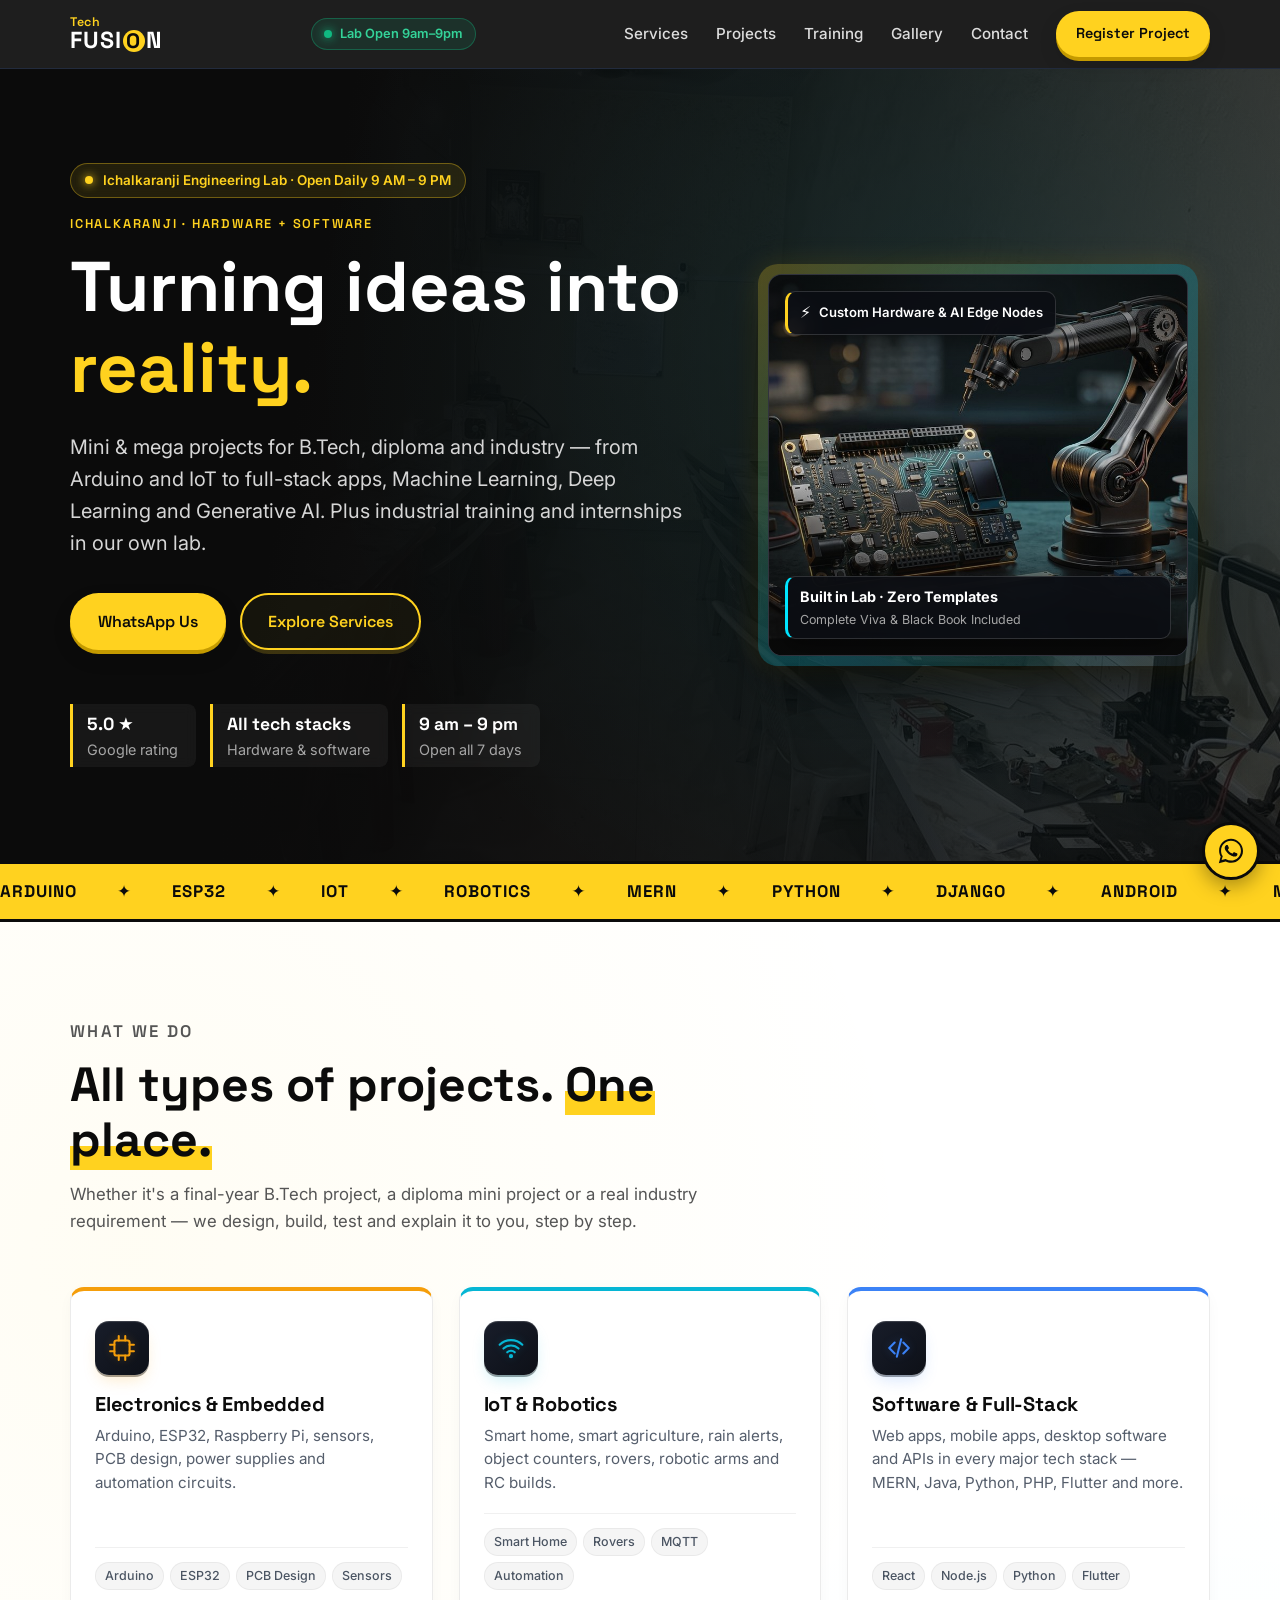
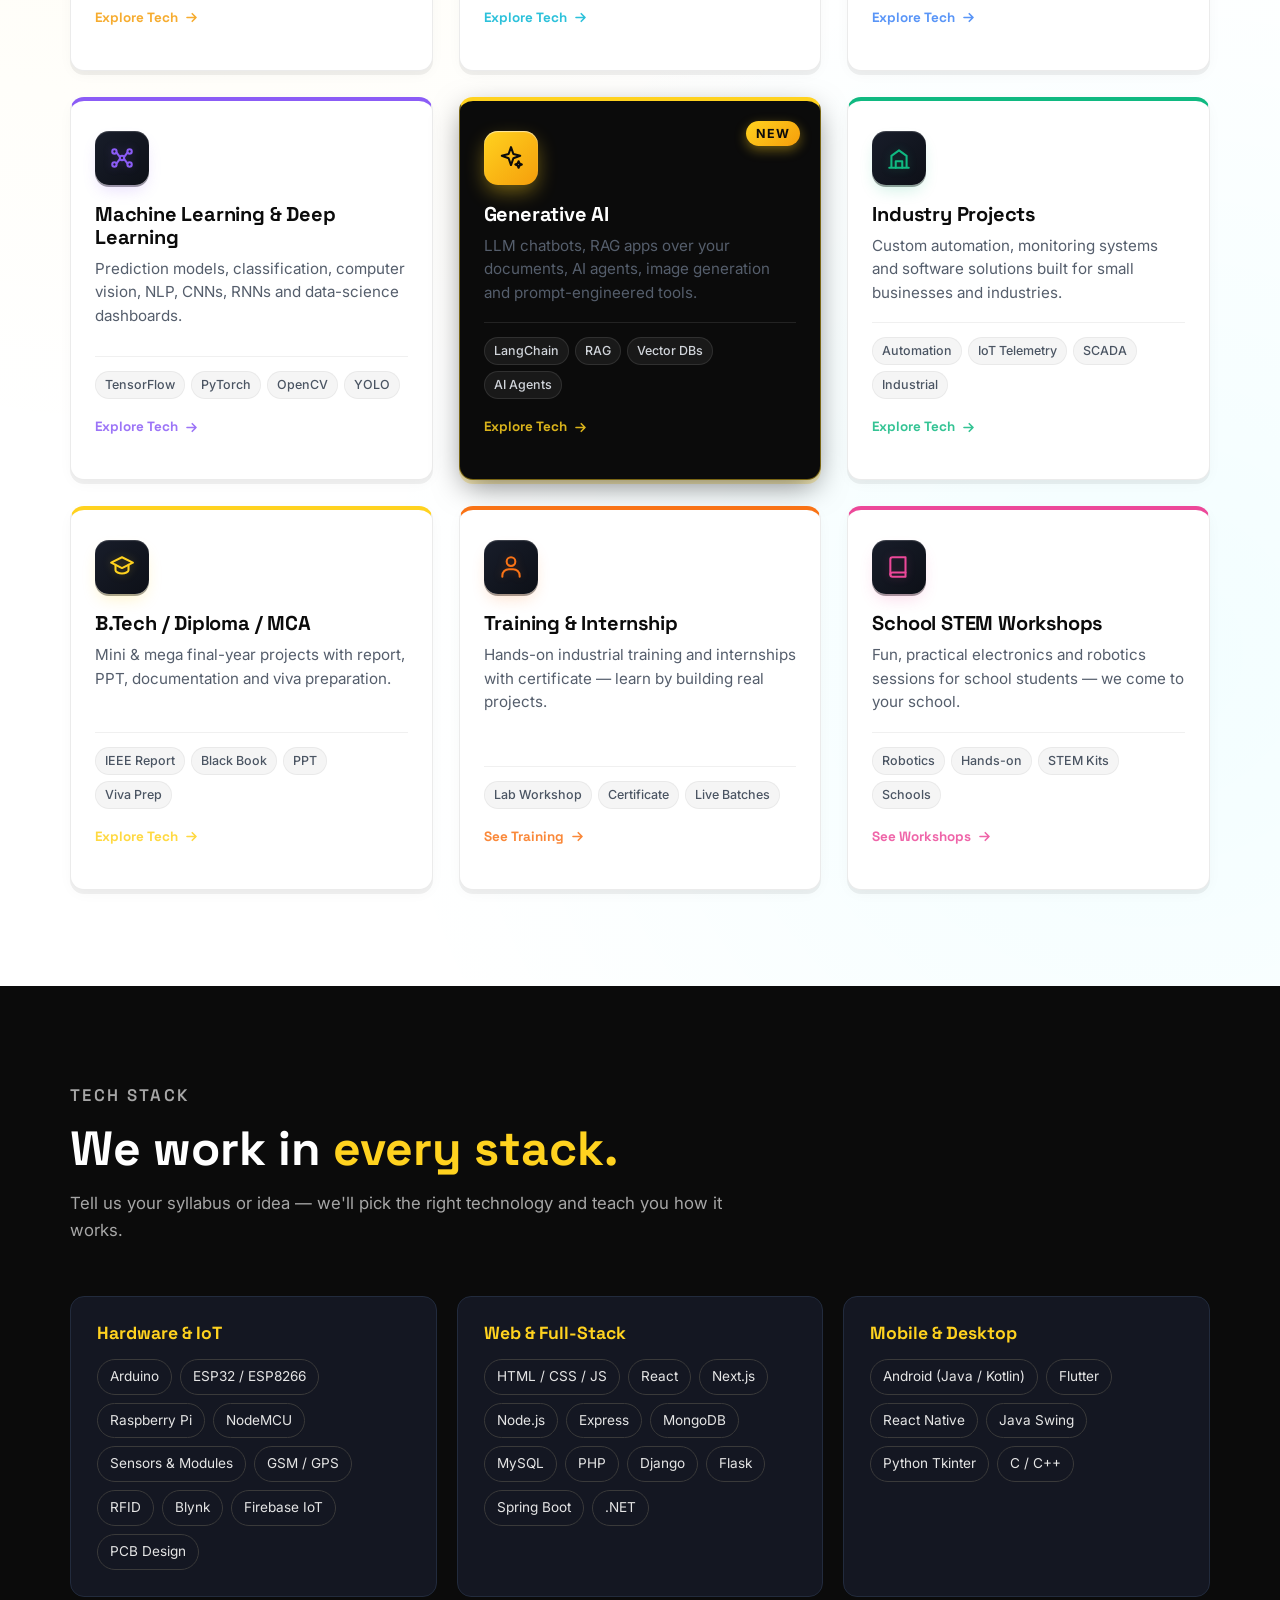
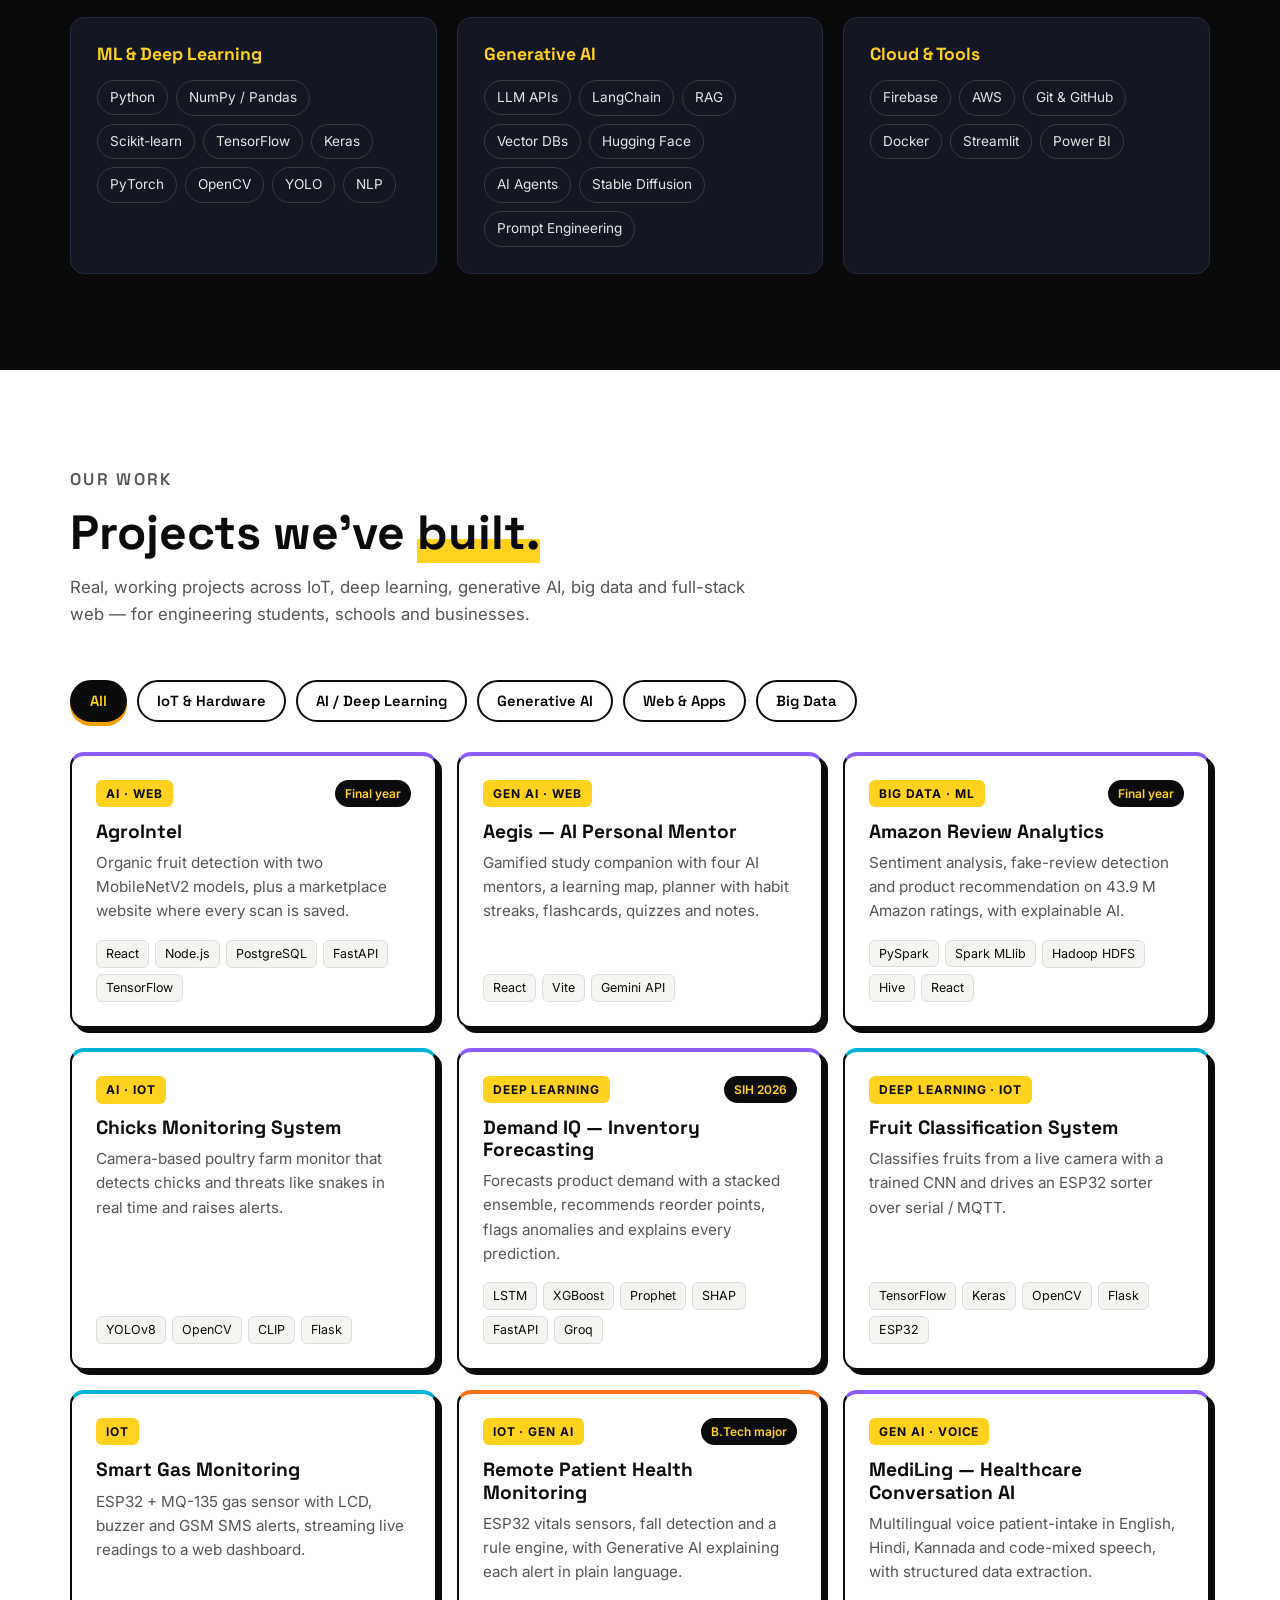
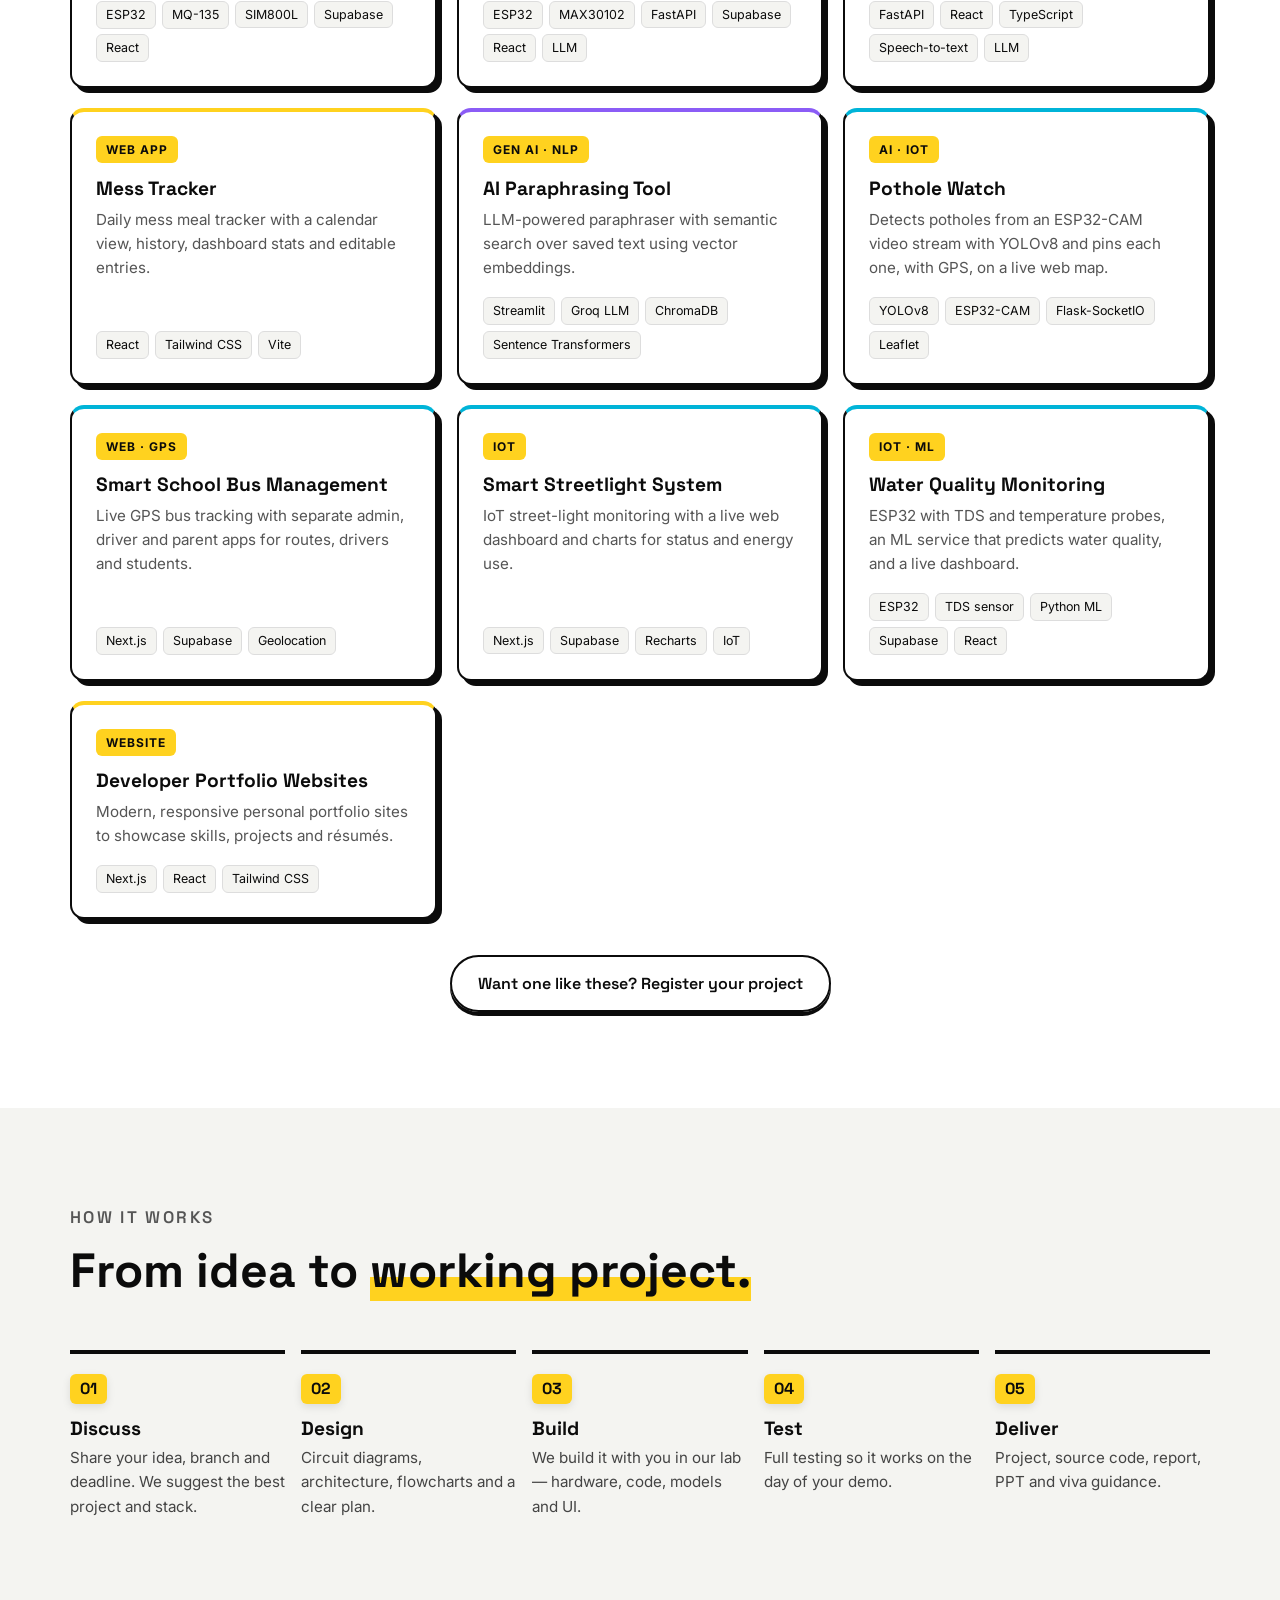
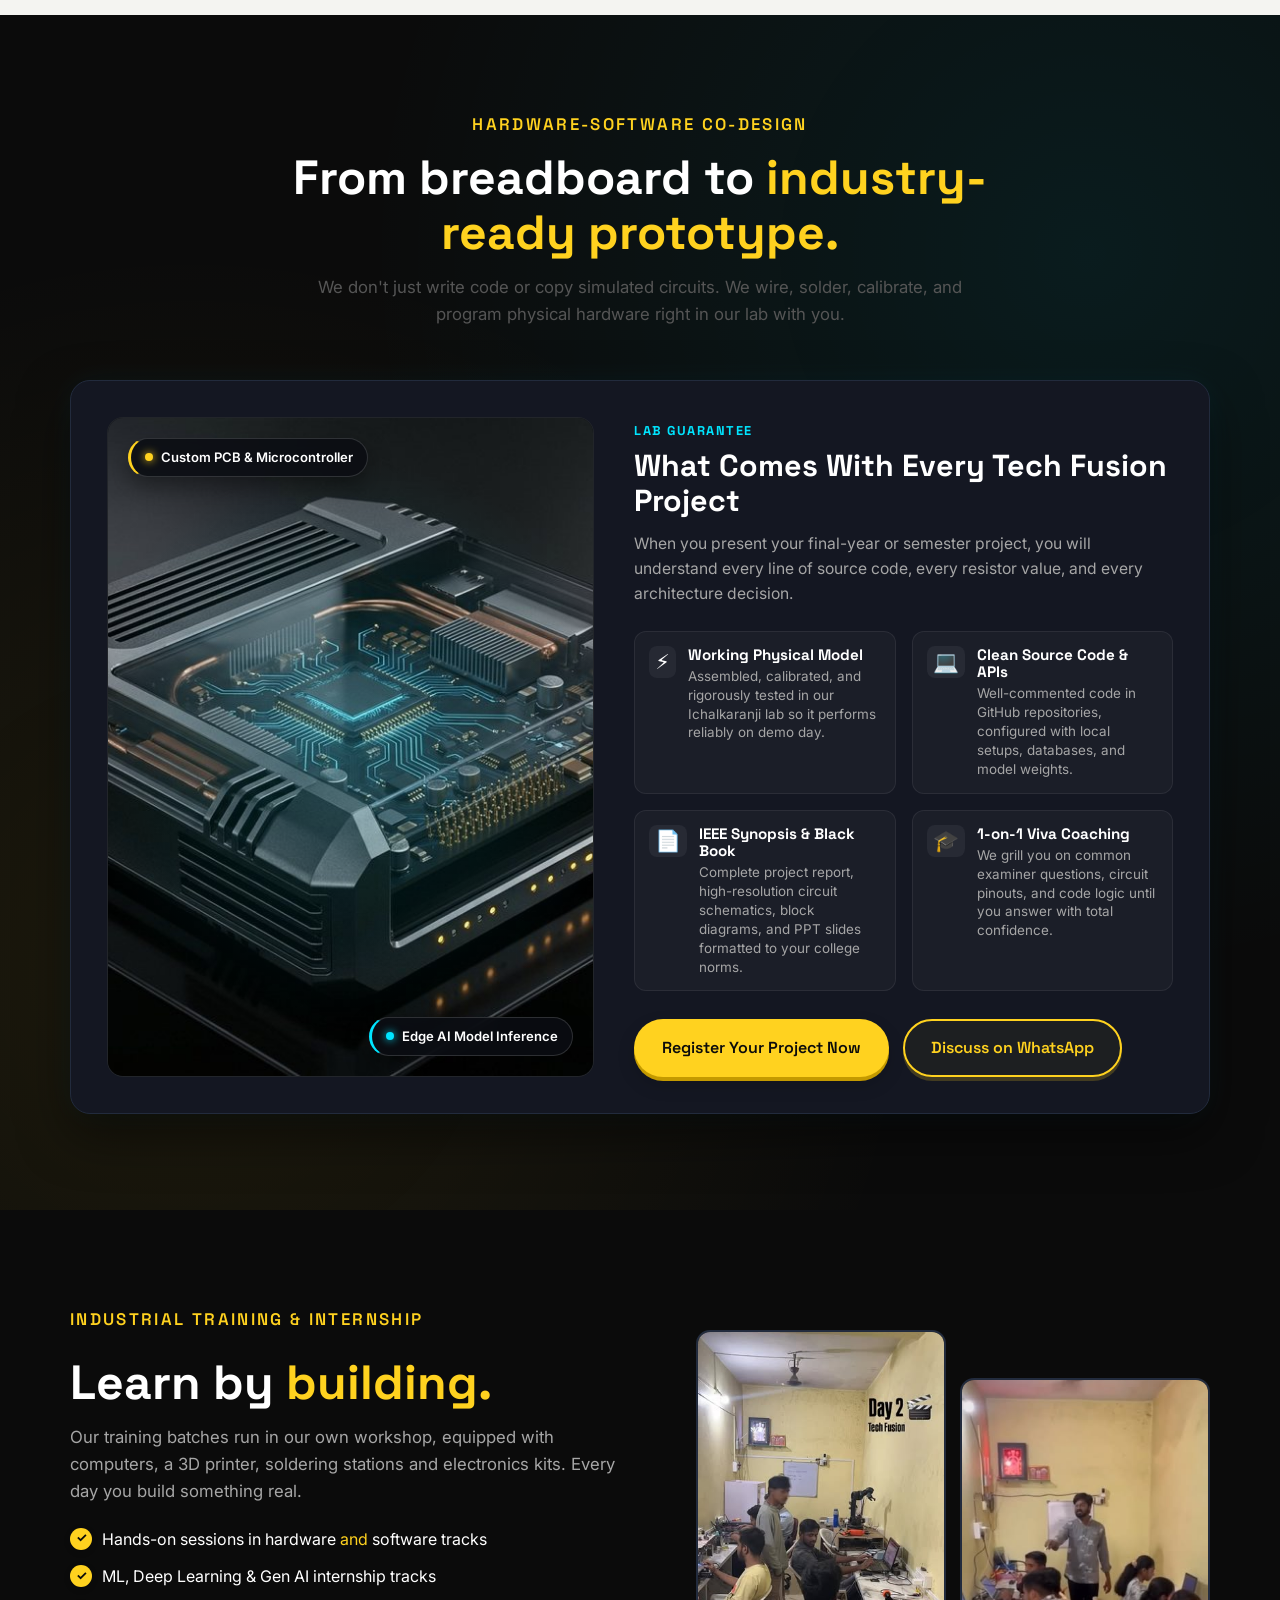
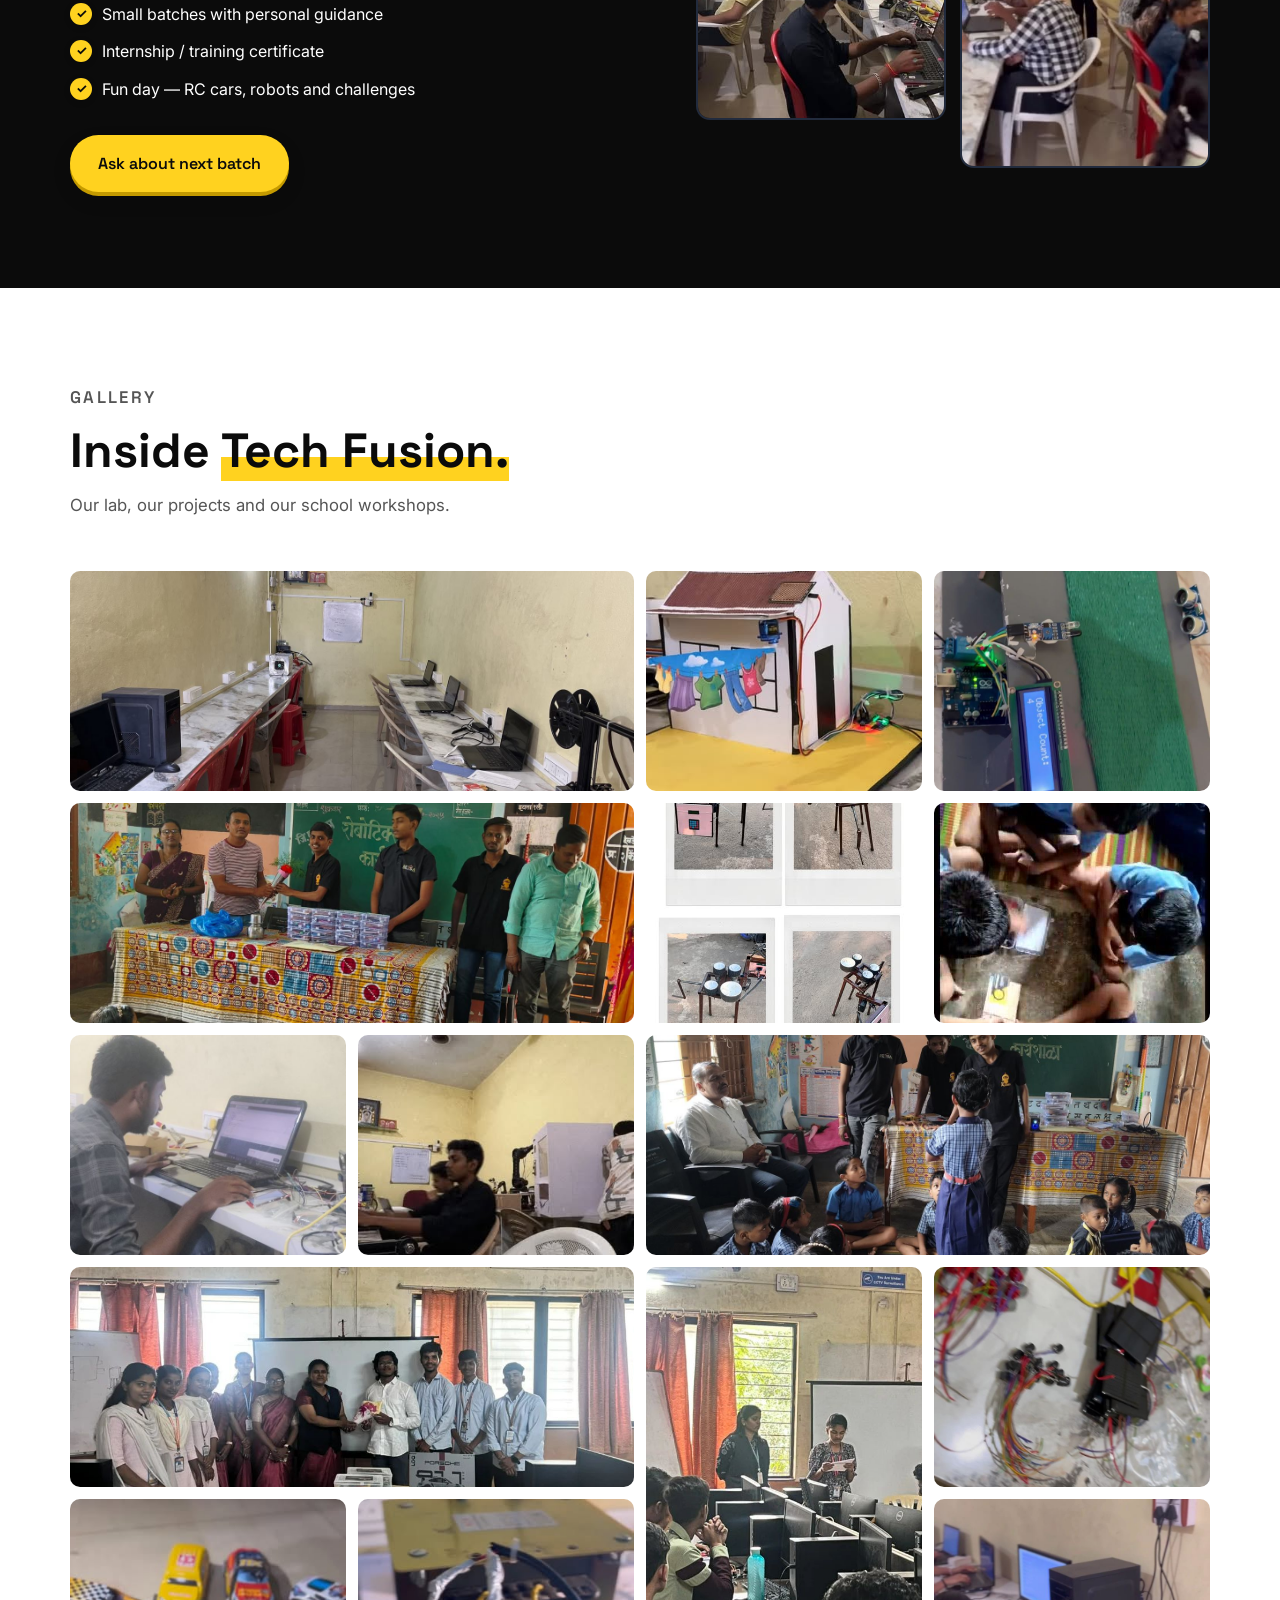
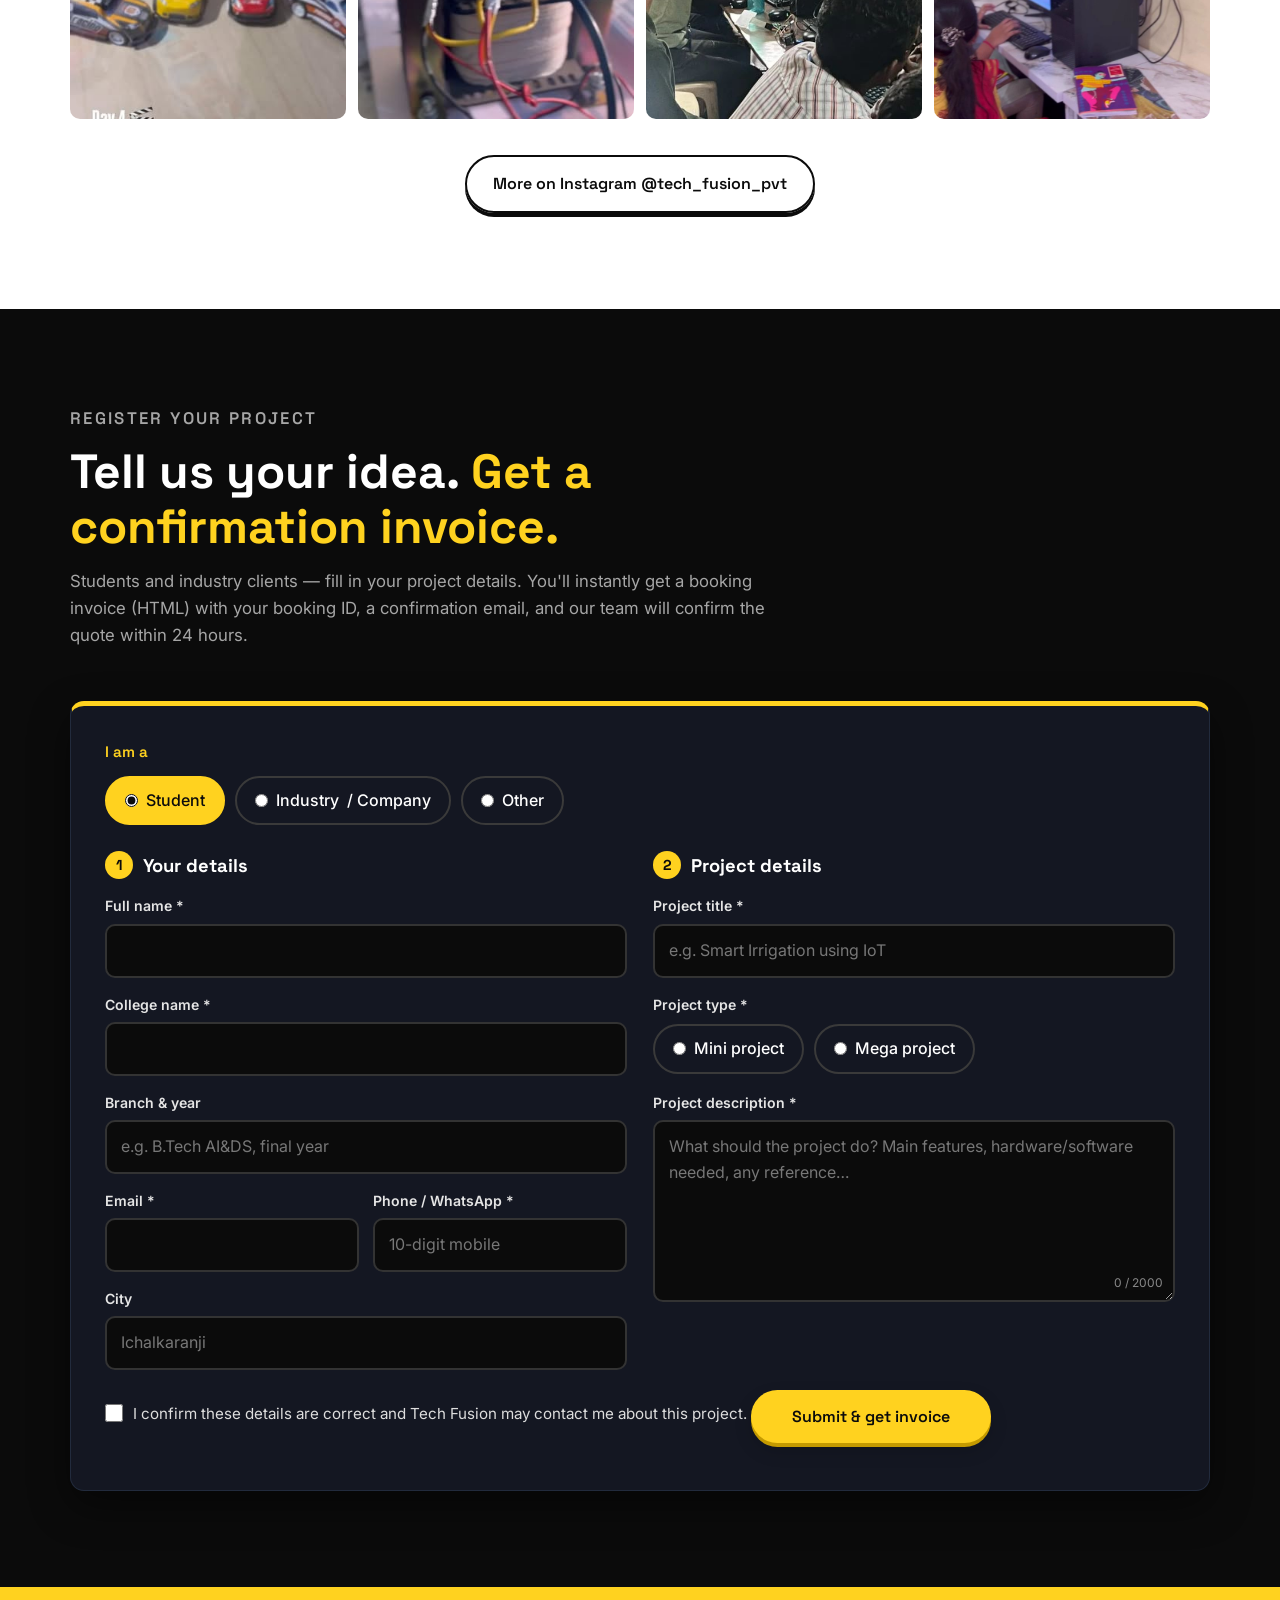
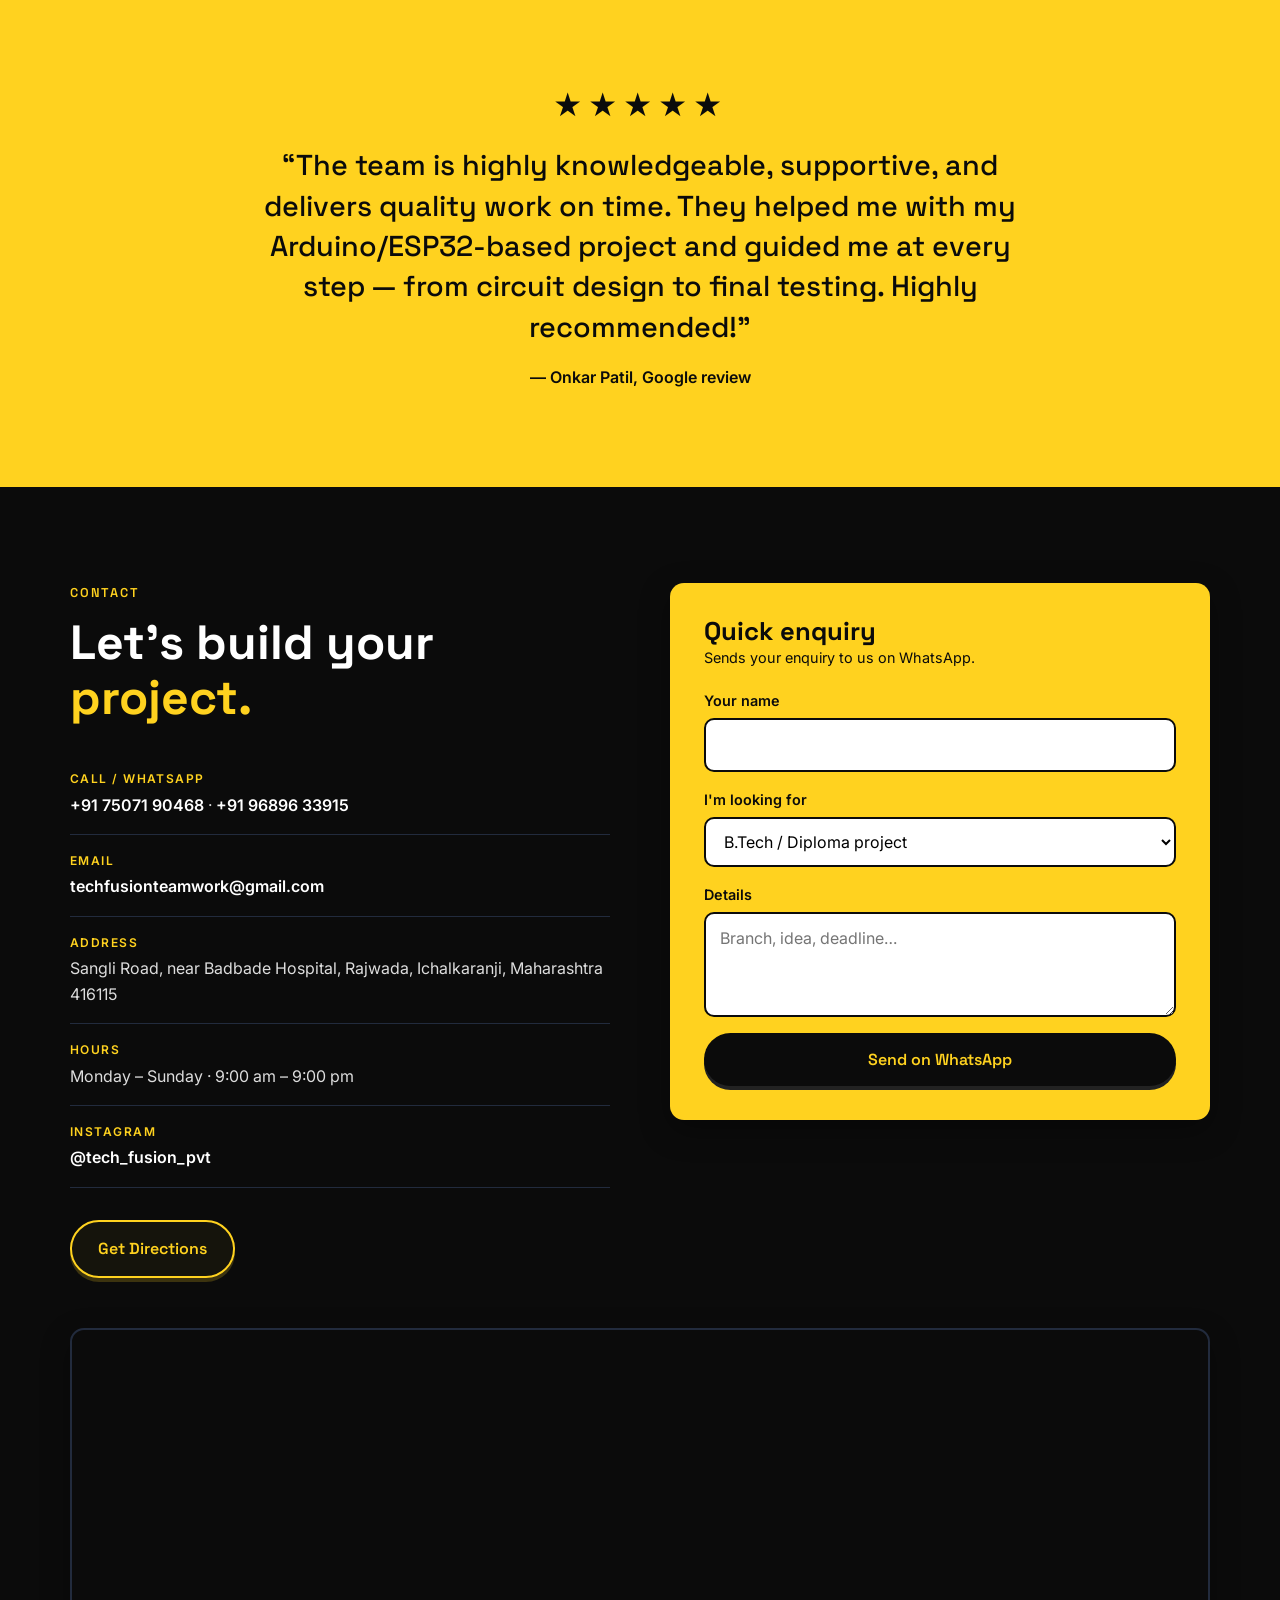
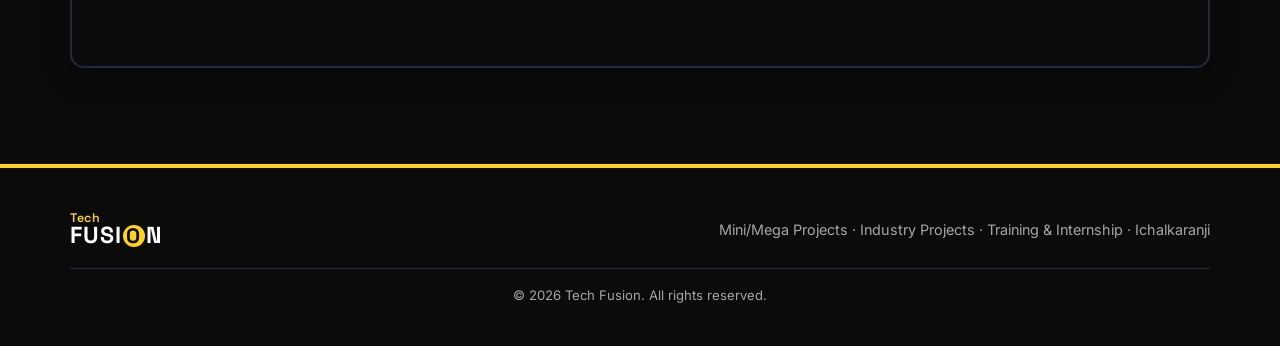
==== commit 74d545b1: "Fireworks across the whole site and two new gallery photos Shared fireworks engine with dotted multi" ====
--- a/index.html
+++ b/index.html
@@ -11,7 +11,7 @@
   <link rel="preconnect" href="https://fonts.googleapis.com">
   <link rel="preconnect" href="https://fonts.gstatic.com" crossorigin>
   <link href="https://fonts.googleapis.com/css2?family=Inter:wght@400;500;600&family=Space+Grotesk:wght@500;600;700&display=swap" rel="stylesheet">
-  <link rel="stylesheet" href="styles.css?v=15">
+  <link rel="stylesheet" href="styles.css?v=18">
 </head>
 <body>
 
@@ -530,8 +530,10 @@
         <figure><img src="assets/photos/photo-08.jpg" alt="Engineer programming at the workbench" loading="lazy"></figure>
         <figure><img src="assets/instagram/ig-05.jpg" alt="Training day 5 in the lab" loading="lazy"></figure>
         <figure class="g-wide"><img src="assets/photos/photo-10.jpg" alt="Tech Fusion team at a school workshop" loading="lazy"></figure>
+        <figure class="g-wide"><img src="assets/photos/photo-12.jpg" alt="Tech Fusion team felicitated by college faculty at a workshop" loading="lazy"></figure>
+        <figure class="g-tall"><img src="assets/photos/photo-11.jpg" alt="Student presenting during a Tech Fusion college training session" loading="lazy"></figure>
         <figure><img src="assets/photos/photo-07.jpg" alt="Wiring and electronic components" loading="lazy"></figure>
-        <figure><img src="assets/instagram/ig-06.jpg" alt="RC cars on fun day" loading="lazy"></figure>
+        <figure class="g-wide-3col"><img src="assets/instagram/ig-06.jpg" alt="RC cars on fun day" loading="lazy"></figure>
         <figure><img src="assets/instagram/ig-11.jpg" alt="Transformer power supply build" loading="lazy"></figure>
         <figure><img src="assets/photos/photo-06.jpg" alt="Student working on a computer in the lab" loading="lazy"></figure>
       </div>
@@ -704,6 +706,6 @@
   </div>
 
   <script src="invoice.js?v=8"></script>
-  <script src="script.js?v=14"></script>
+  <script src="script.js?v=18"></script>
 </body>
 </html>
--- a/styles.css
+++ b/styles.css
@@ -908,7 +908,15 @@
 .split-media img:nth-child(2) { margin-top: 48px; }
 
 /* Gallery */
-.gallery { display: grid; grid-template-columns: repeat(4, 1fr); grid-auto-rows: 220px; gap: 12px; }
+.gallery { display: grid; grid-template-columns: repeat(4, 1fr); grid-auto-rows: 220px; grid-auto-flow: dense; gap: 12px; }
+.gallery .g-tall { grid-row: span 2; }
+/* 3-column gallery (tablets): one extra wide photo so the rows come out even */
+@media (max-width: 980px) {
+  .gallery .g-wide-3col { grid-column: span 2; }
+}
+@media (max-width: 760px) {
+  .gallery .g-wide-3col { grid-column: auto; }
+}
 .gallery figure { overflow: hidden; border-radius: 10px; cursor: zoom-in; background: var(--black); position: relative; }
 .gallery .g-wide { grid-column: span 2; }
 .gallery img { width: 100%; height: 100%; object-fit: cover; transition: transform .4s, opacity .3s; }
@@ -1174,6 +1182,15 @@
 }
 .diwali[hidden] { display: none; }
 .diwali-canvas { position: absolute; inset: 0; width: 100%; height: 100%; z-index: -1; }
+/* Whole-page fireworks: above the content, below the menu (50), WhatsApp button (60) and photo viewer (100) */
+.site-fireworks {
+  position: fixed;
+  inset: 0;
+  width: 100%;
+  height: 100%;
+  z-index: 45;
+  pointer-events: none;
+}
 .diwali-inner {
   display: flex;
   align-items: center;
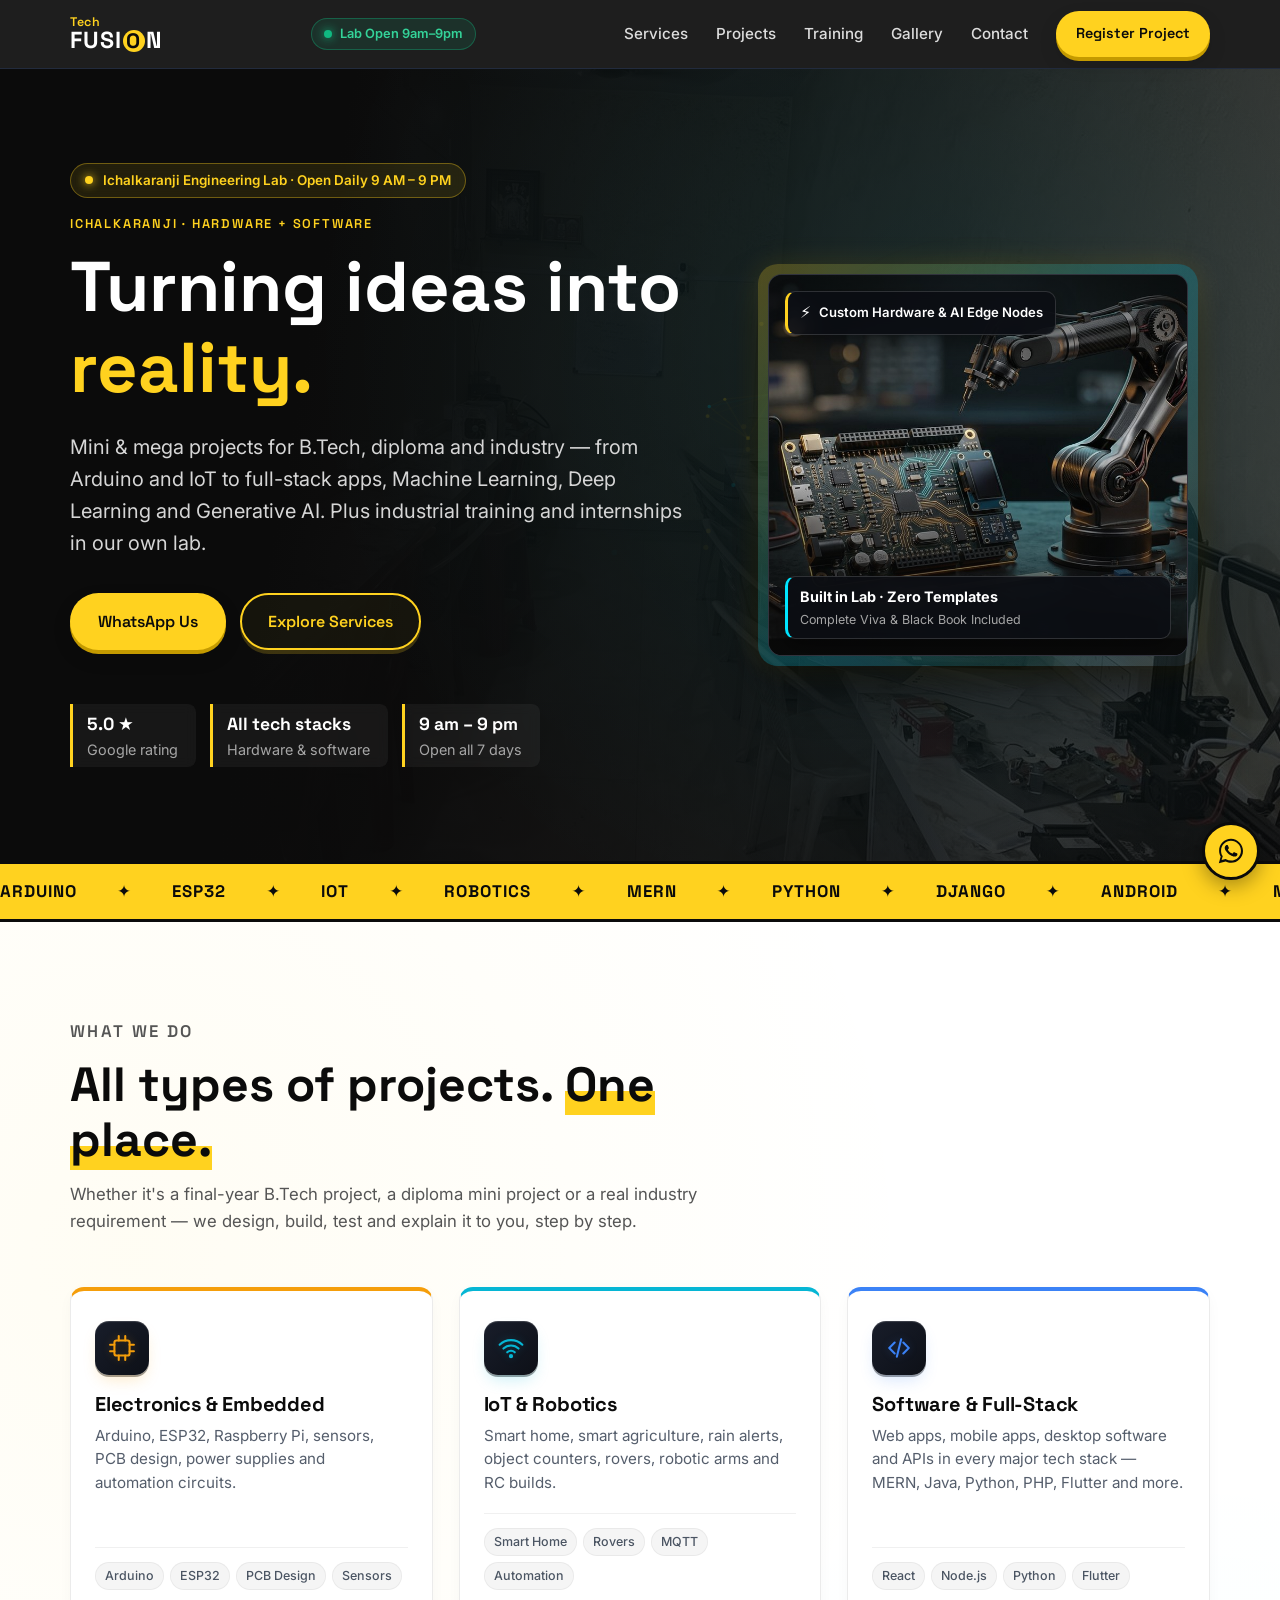
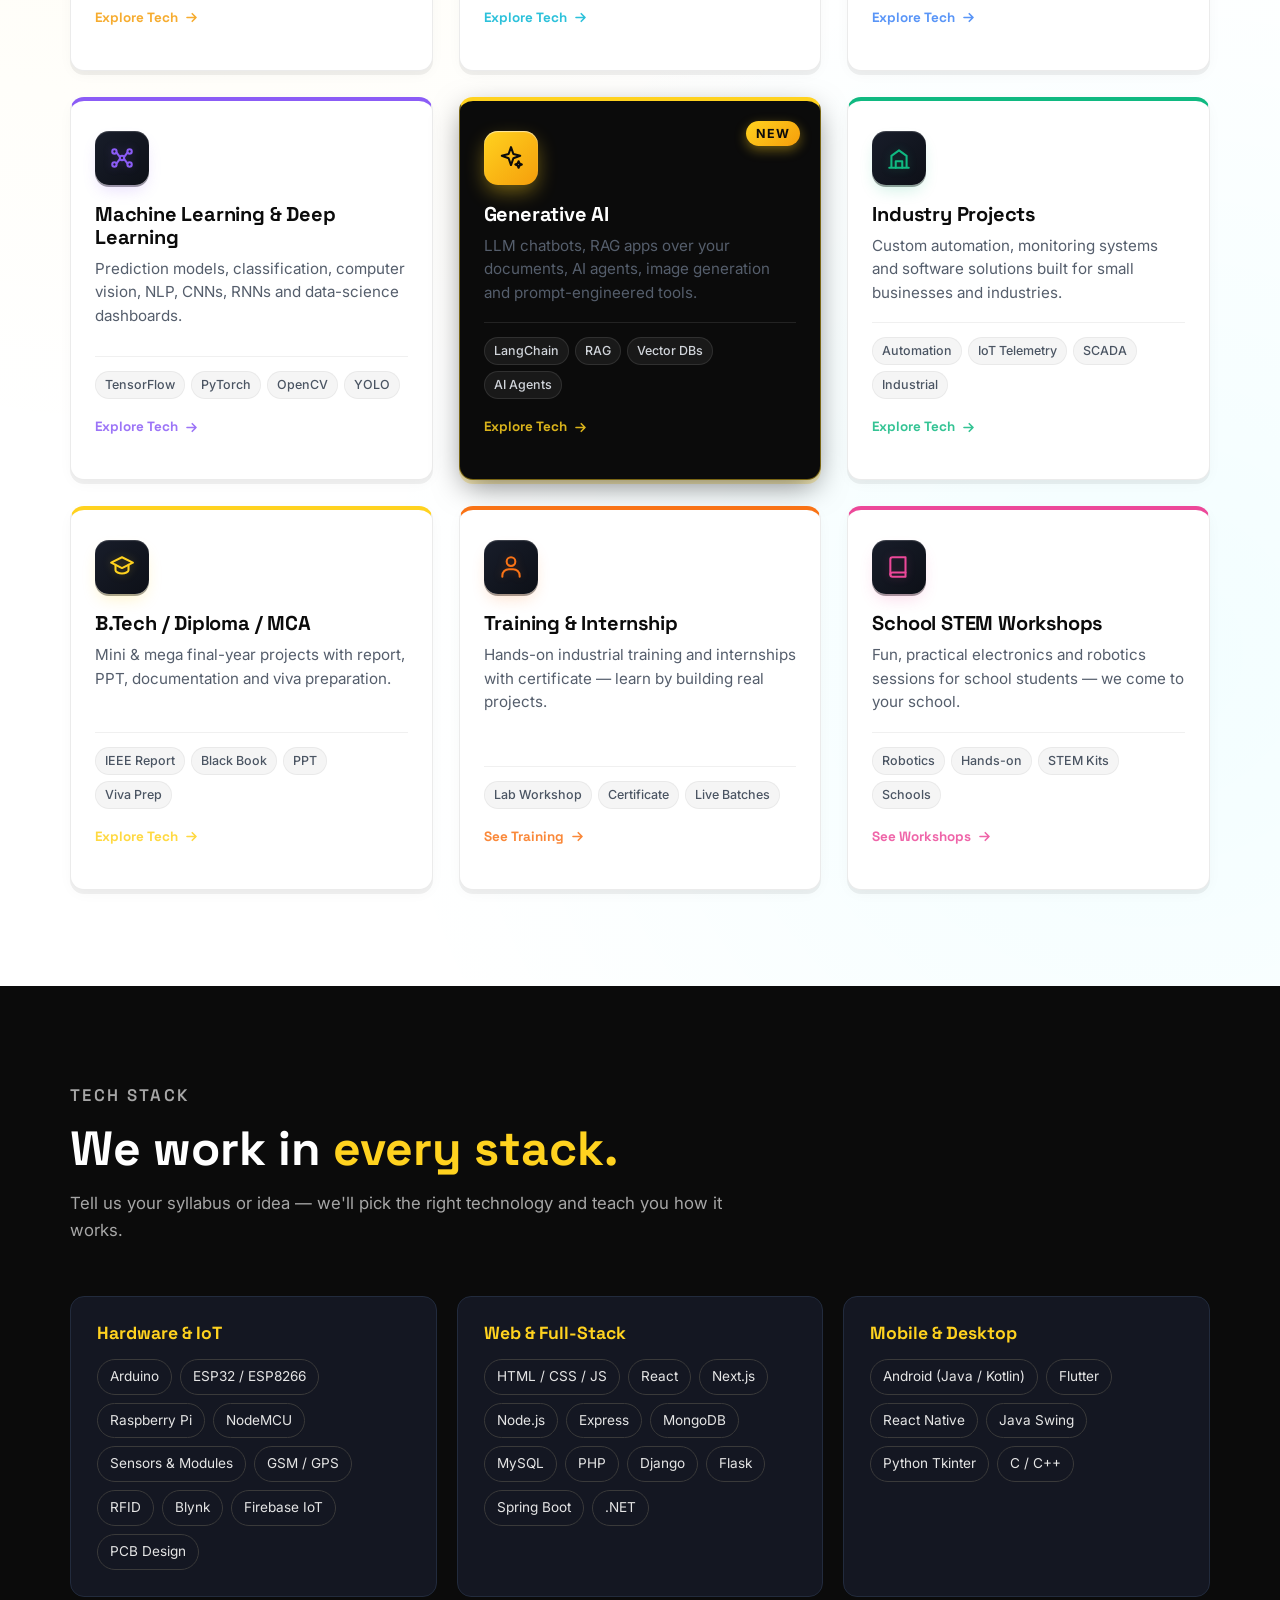
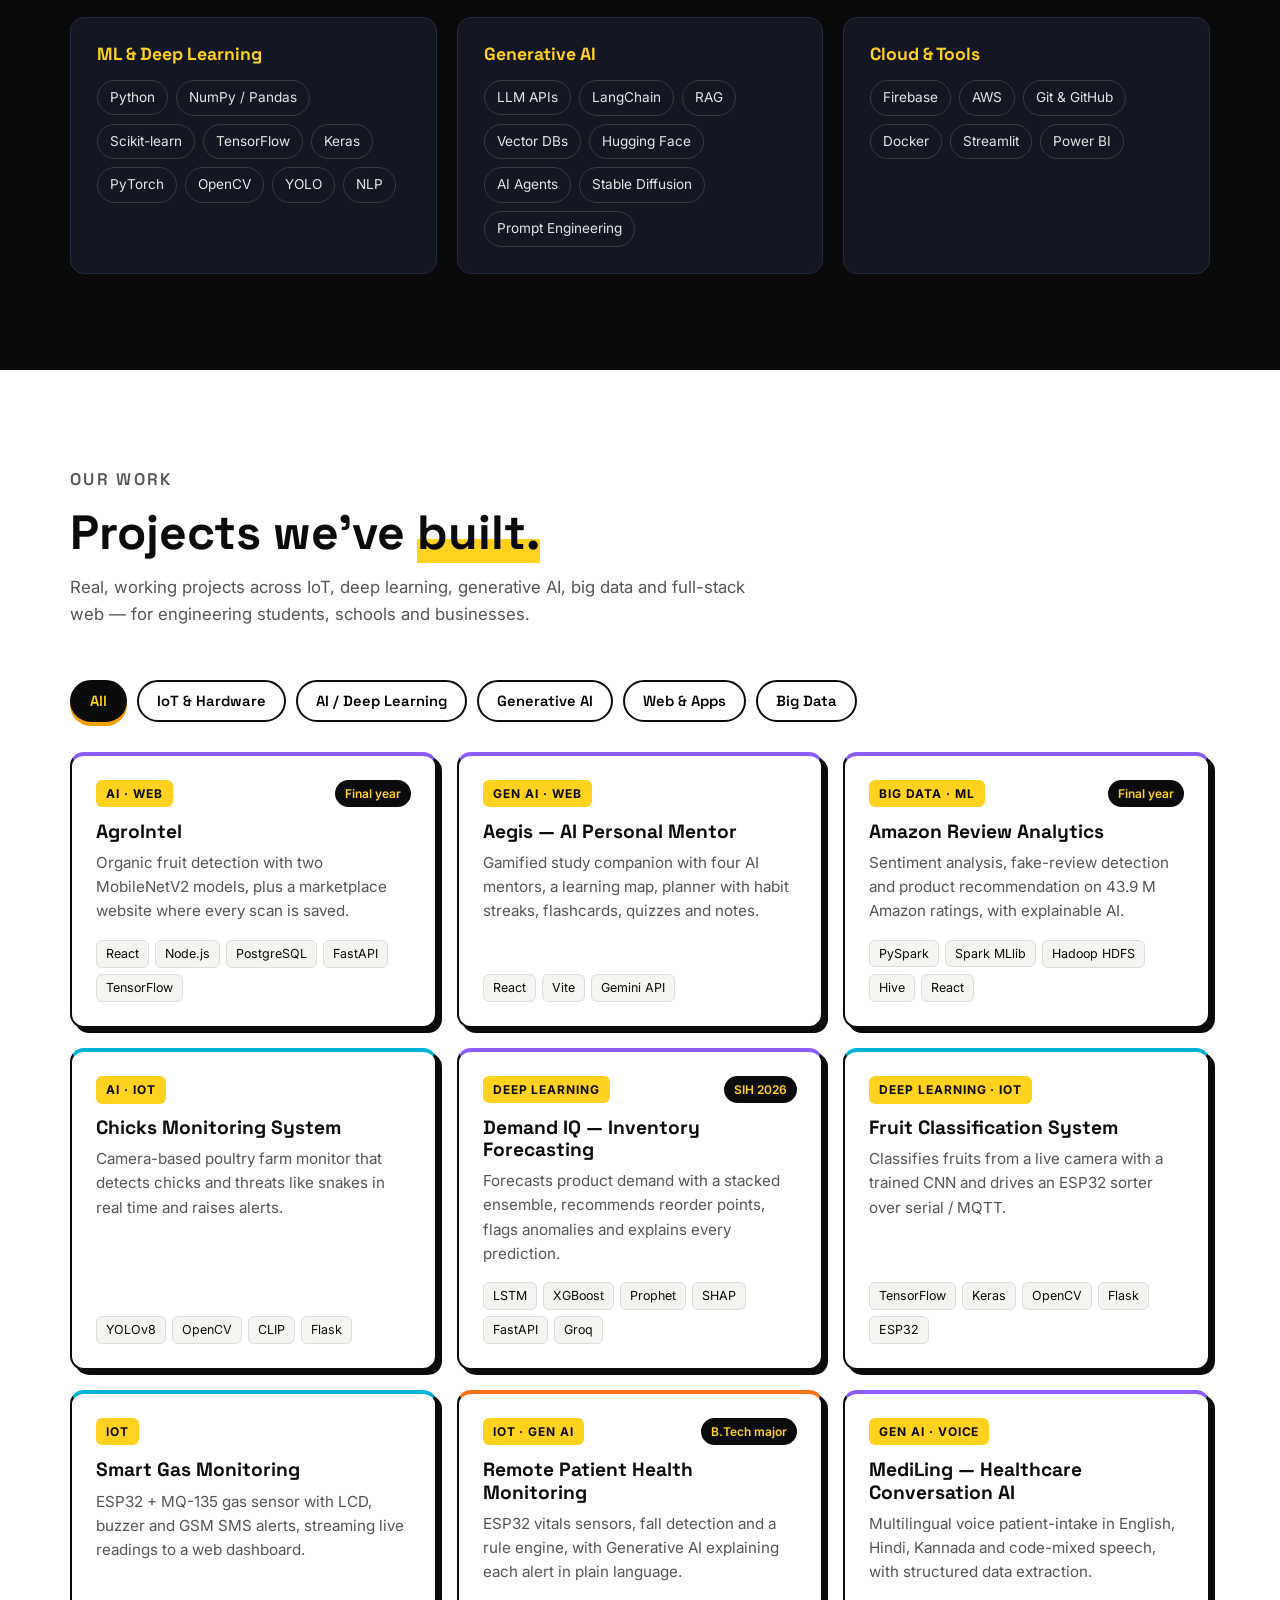
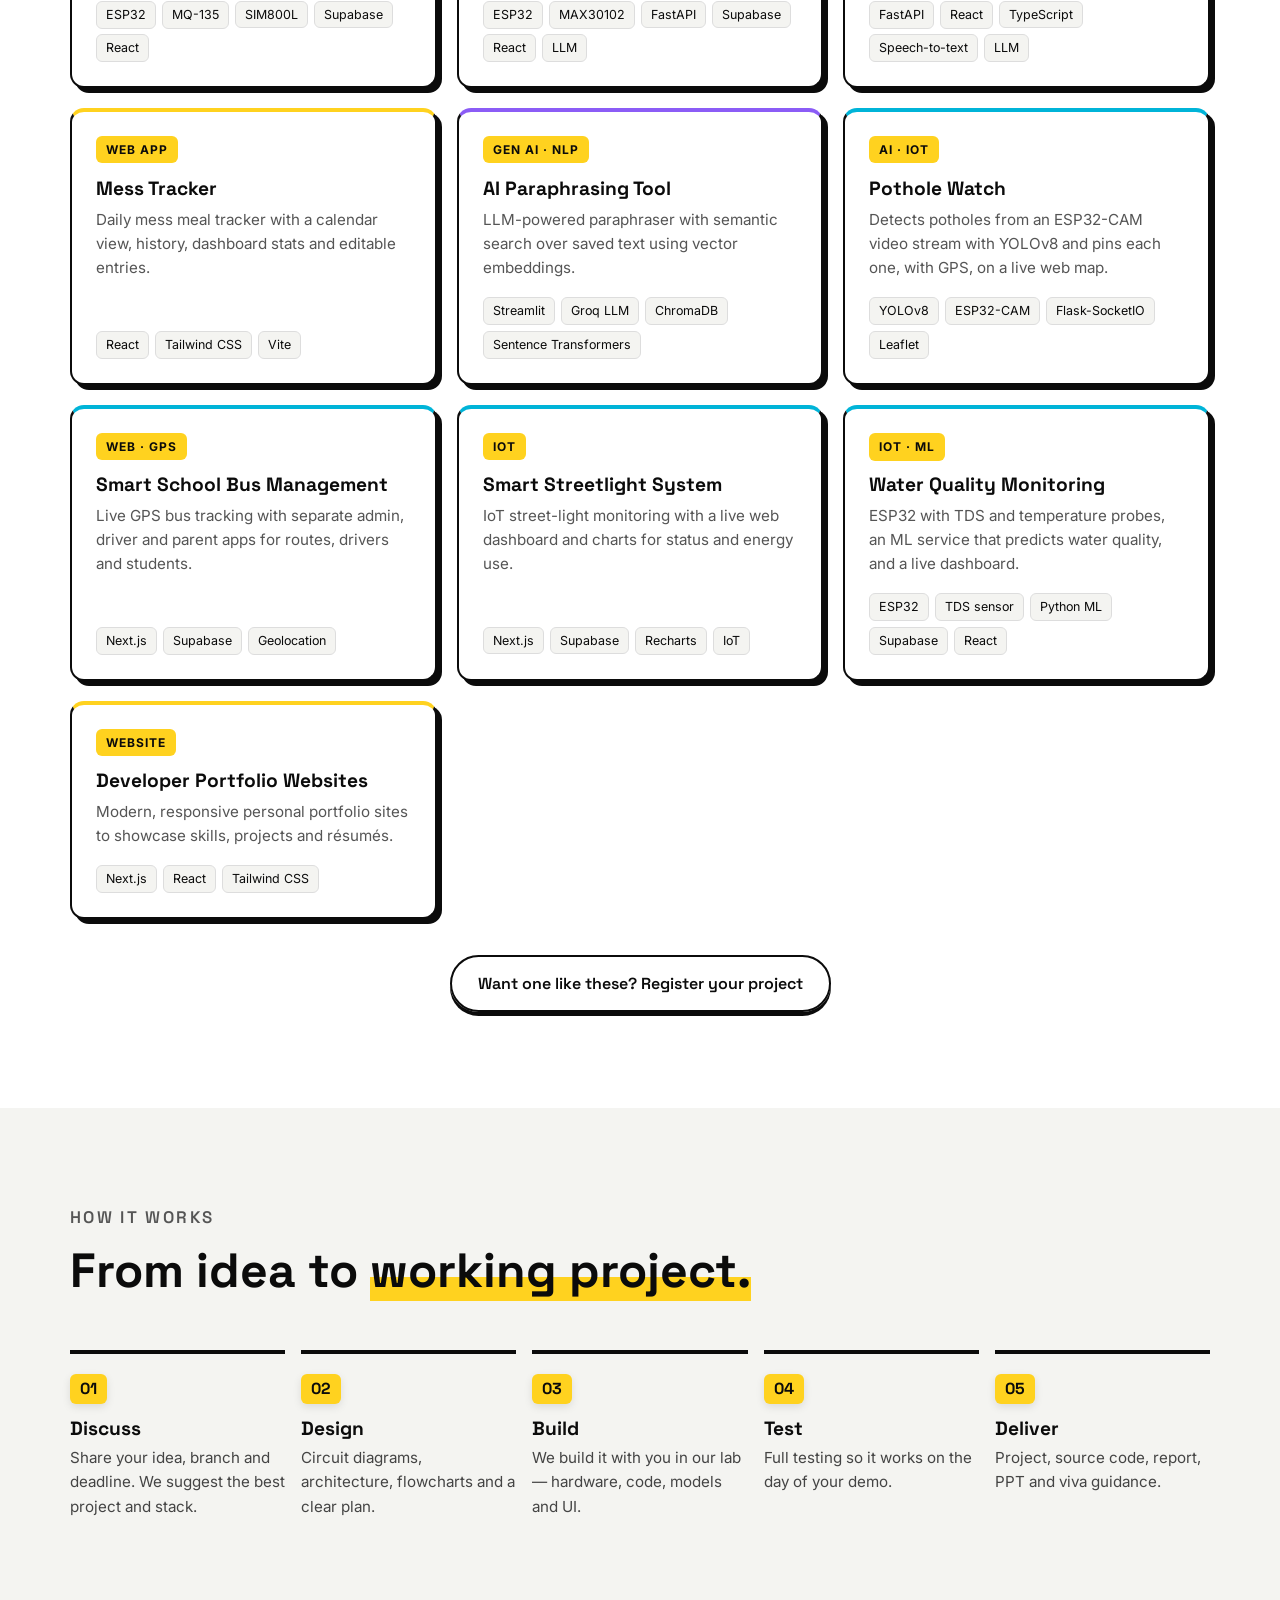
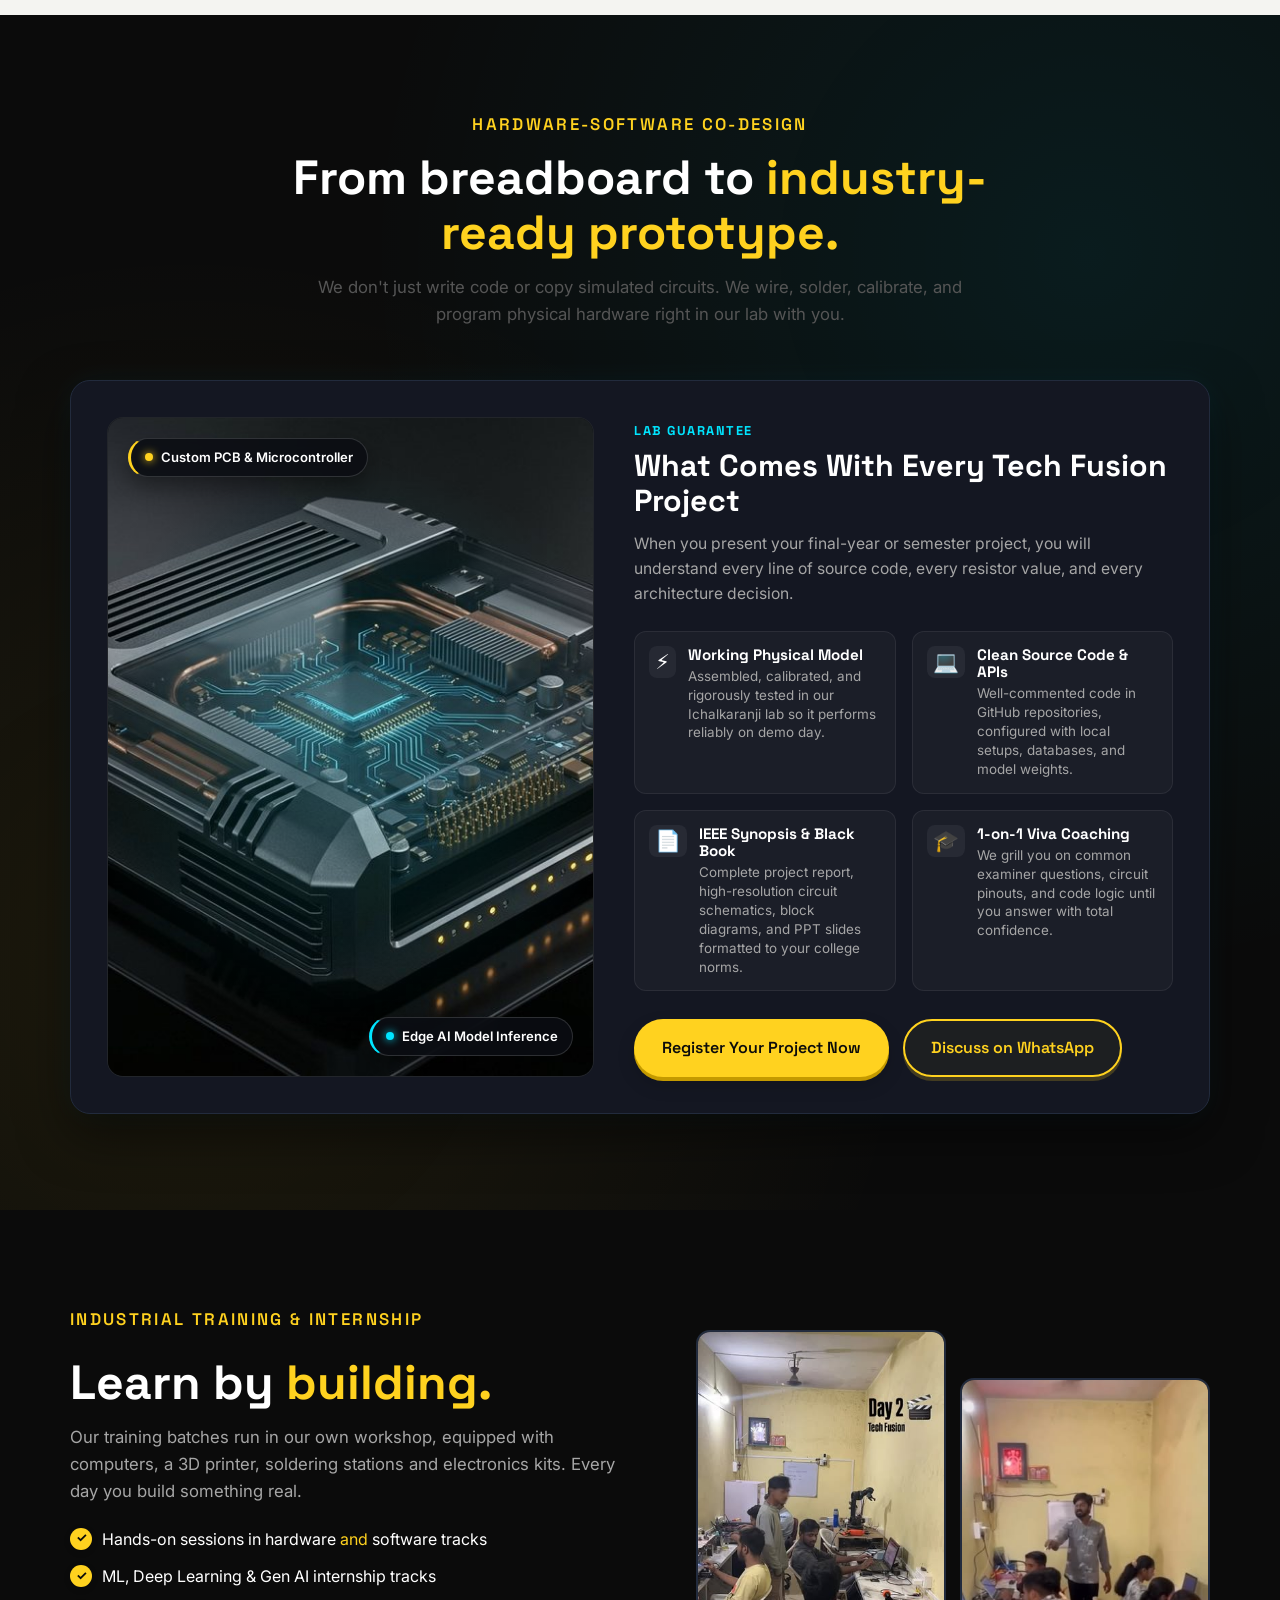
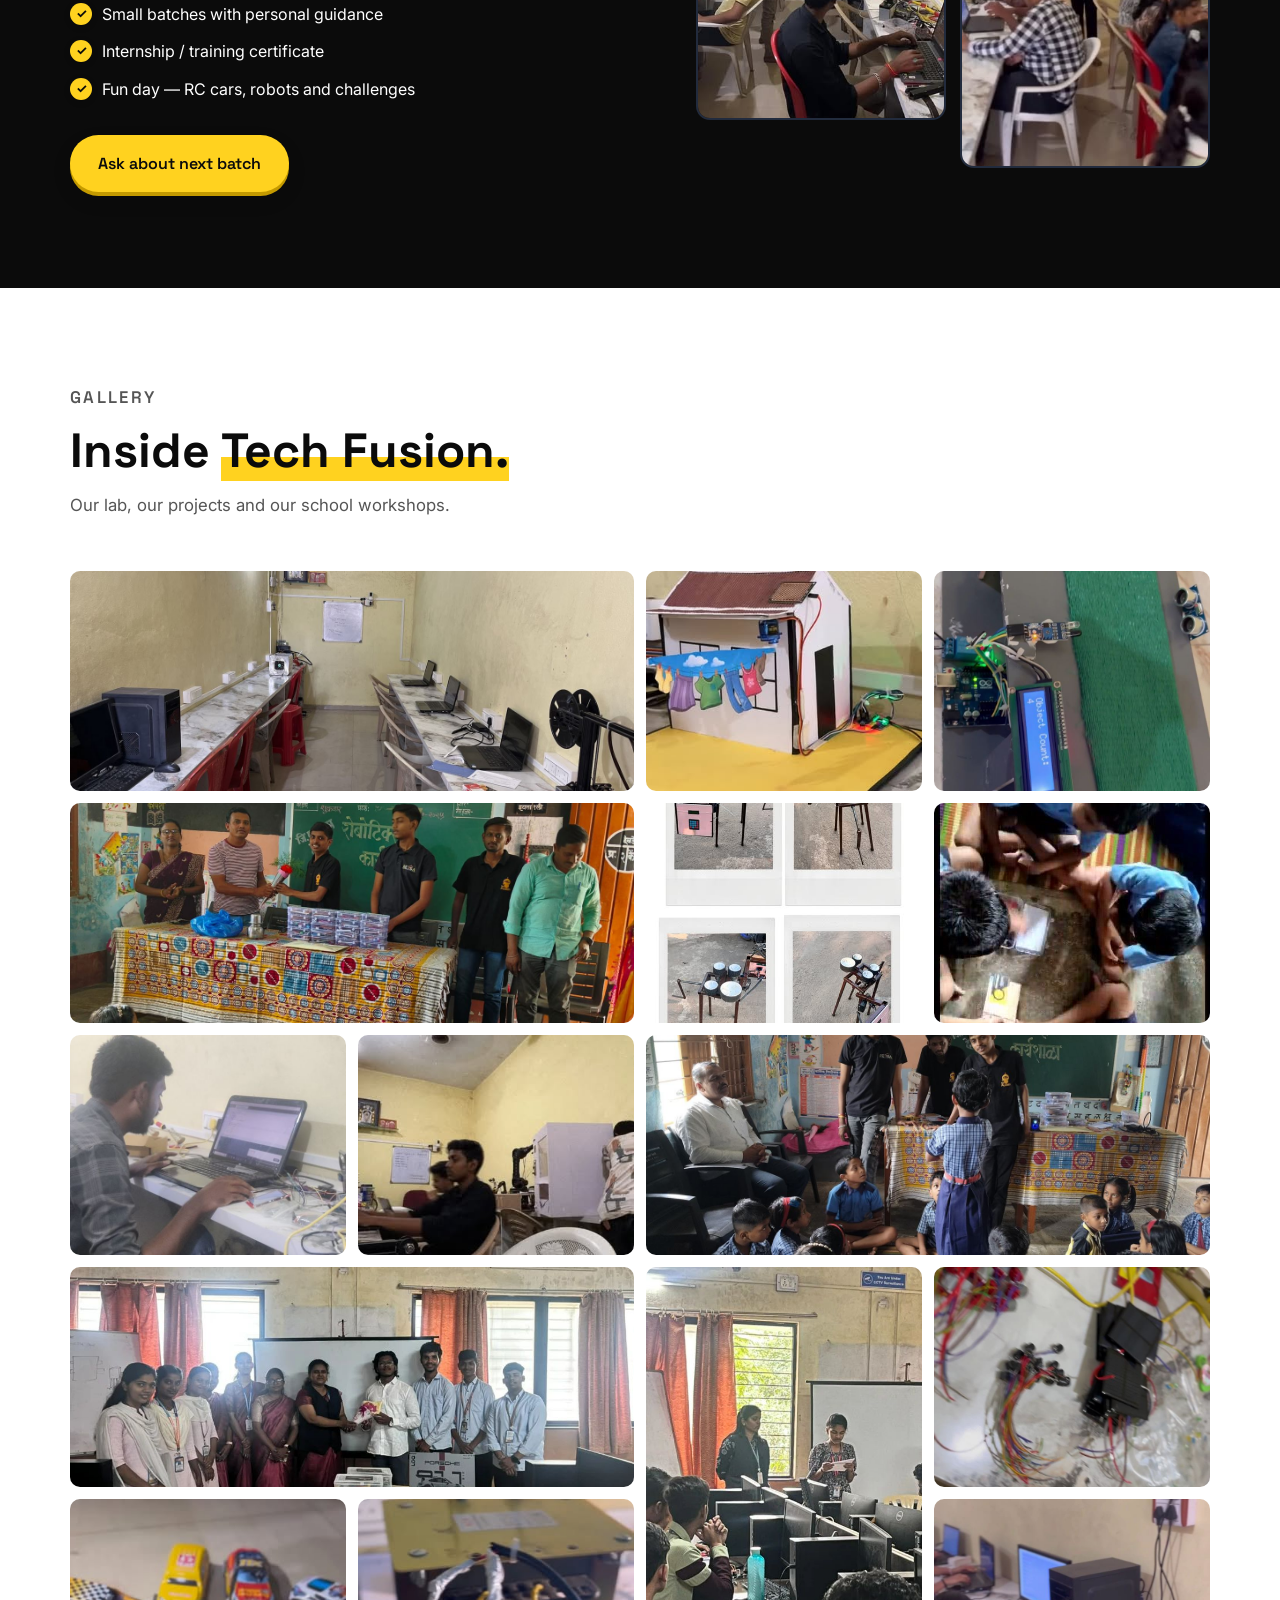
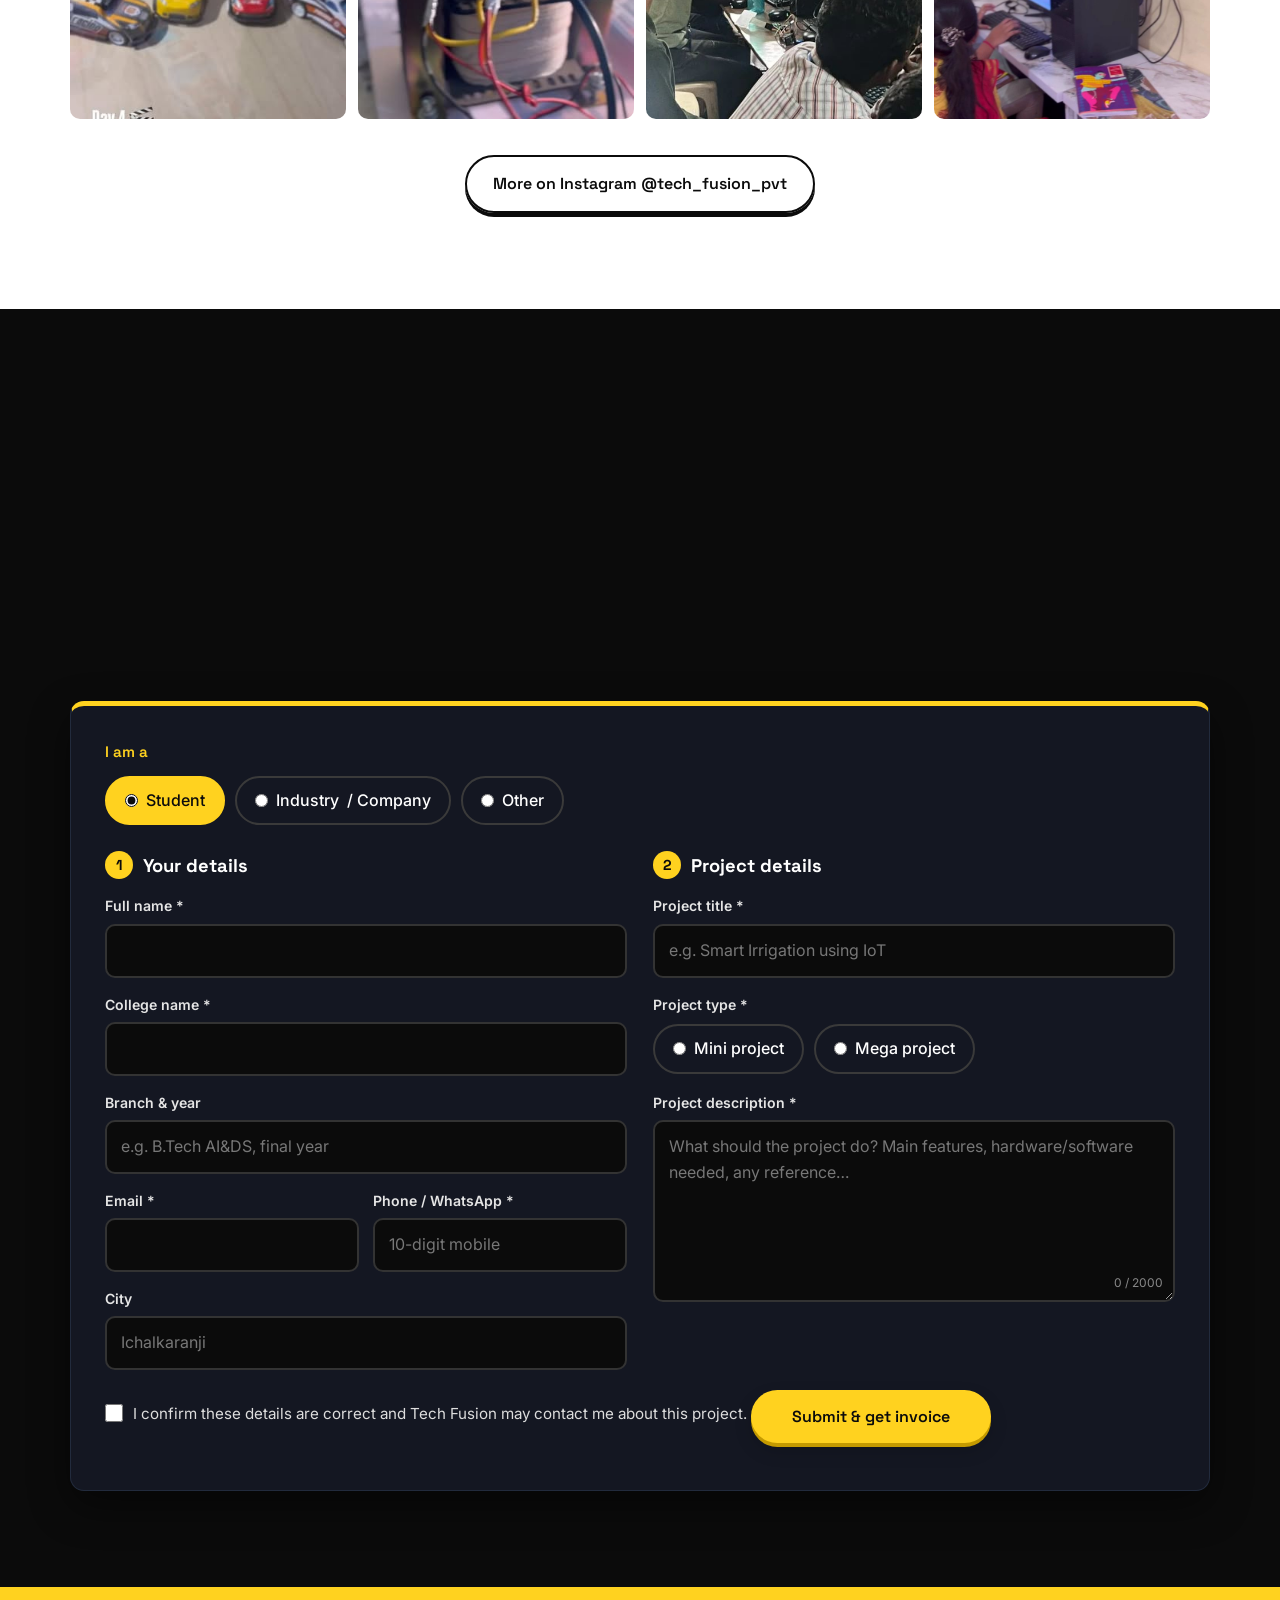
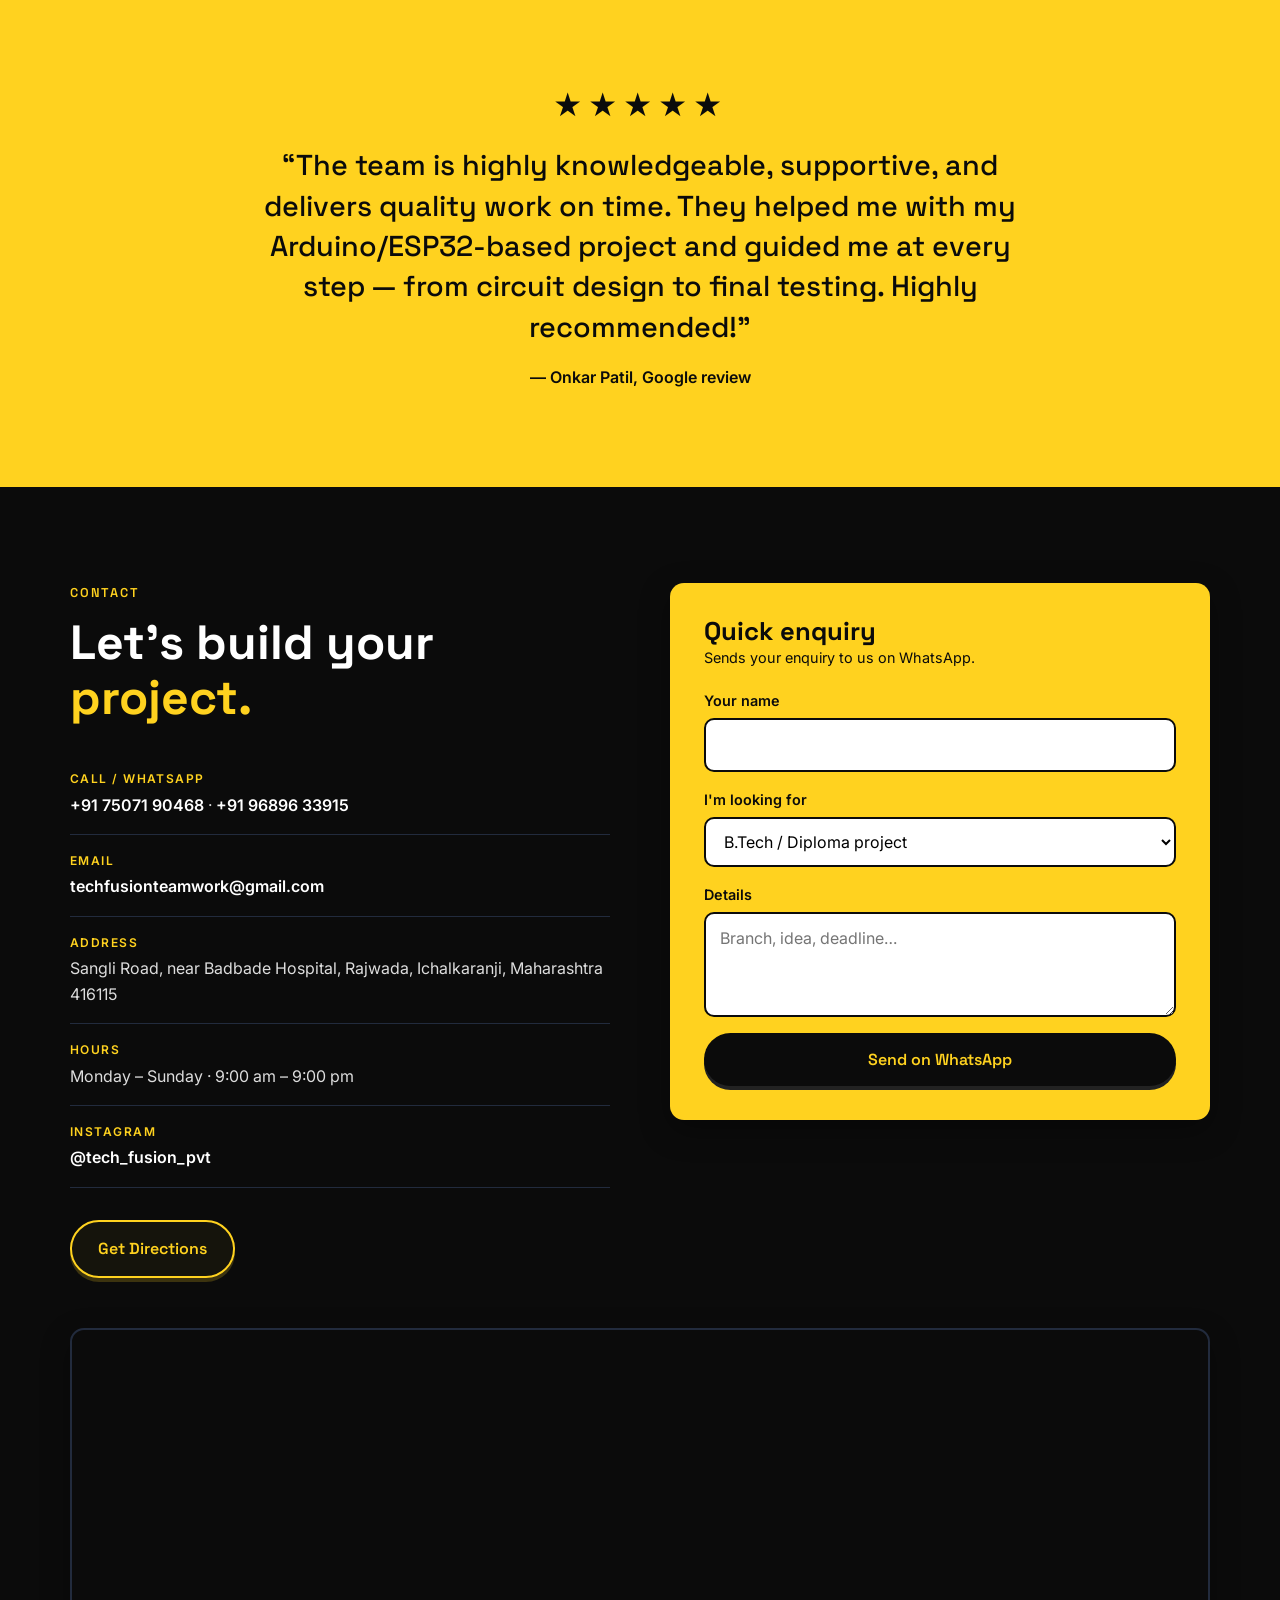
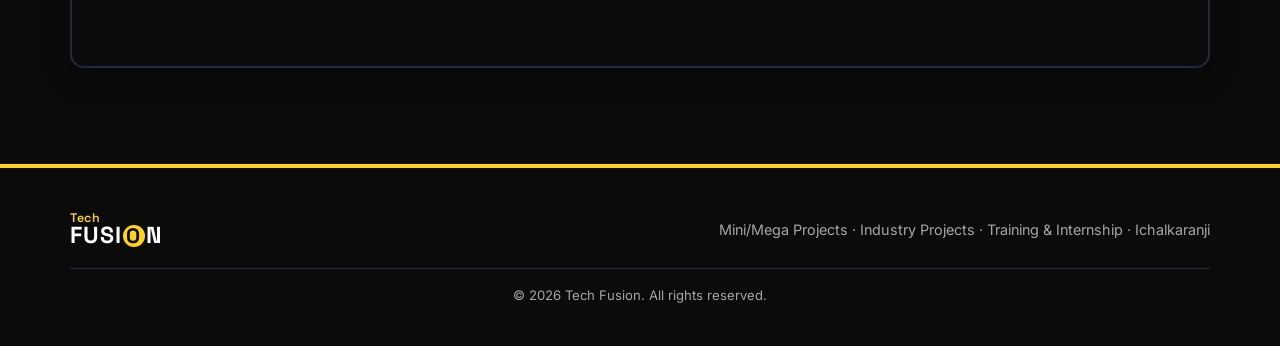
==== commit 52ed1a7b: "Burst fireworks on every tap; Diwali effects end 15 Nov 2026 Co-Authored-By: Claude Opus 5.5 <norepl" ====
--- a/index.html
+++ b/index.html
@@ -705,7 +705,8 @@
     <img alt="">
   </div>
 
+  <script src="fireworks.js?v=2"></script>
   <script src="invoice.js?v=8"></script>
-  <script src="script.js?v=18"></script>
+  <script src="script.js?v=19"></script>
 </body>
 </html>
